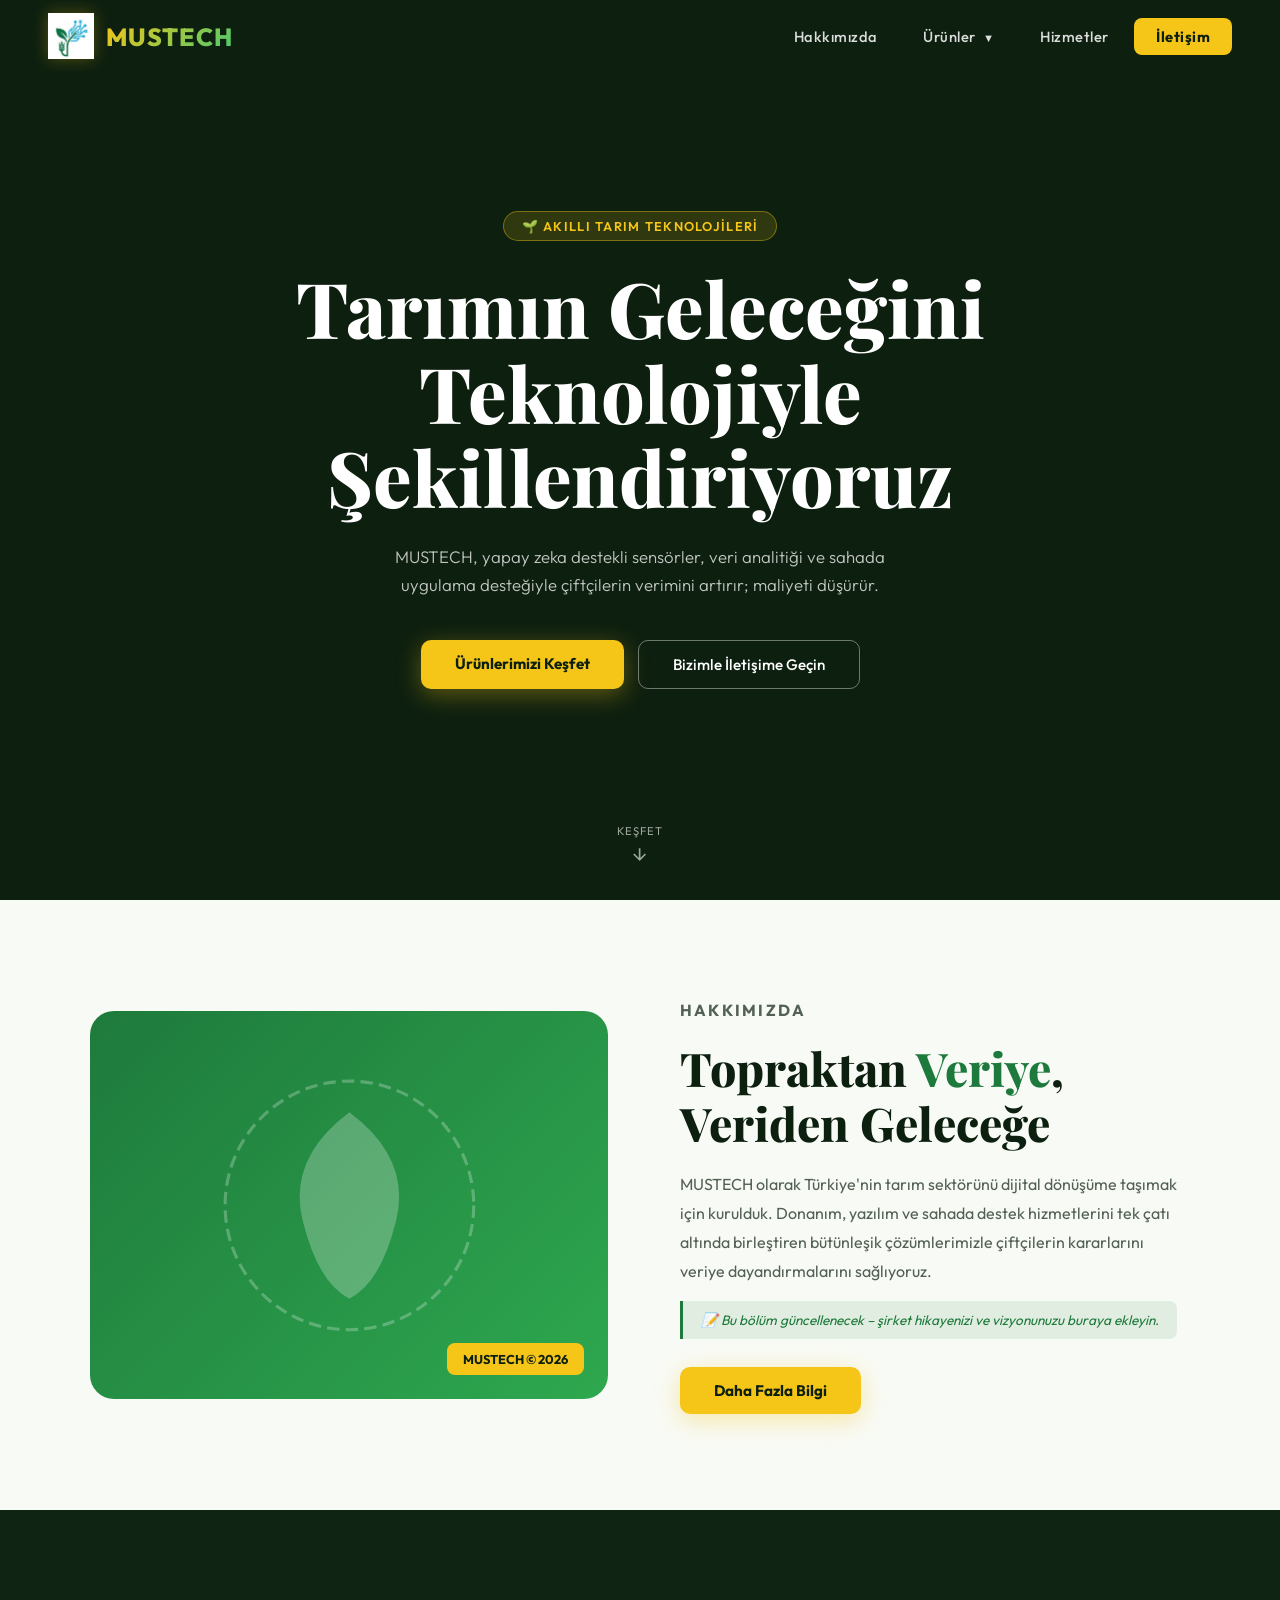
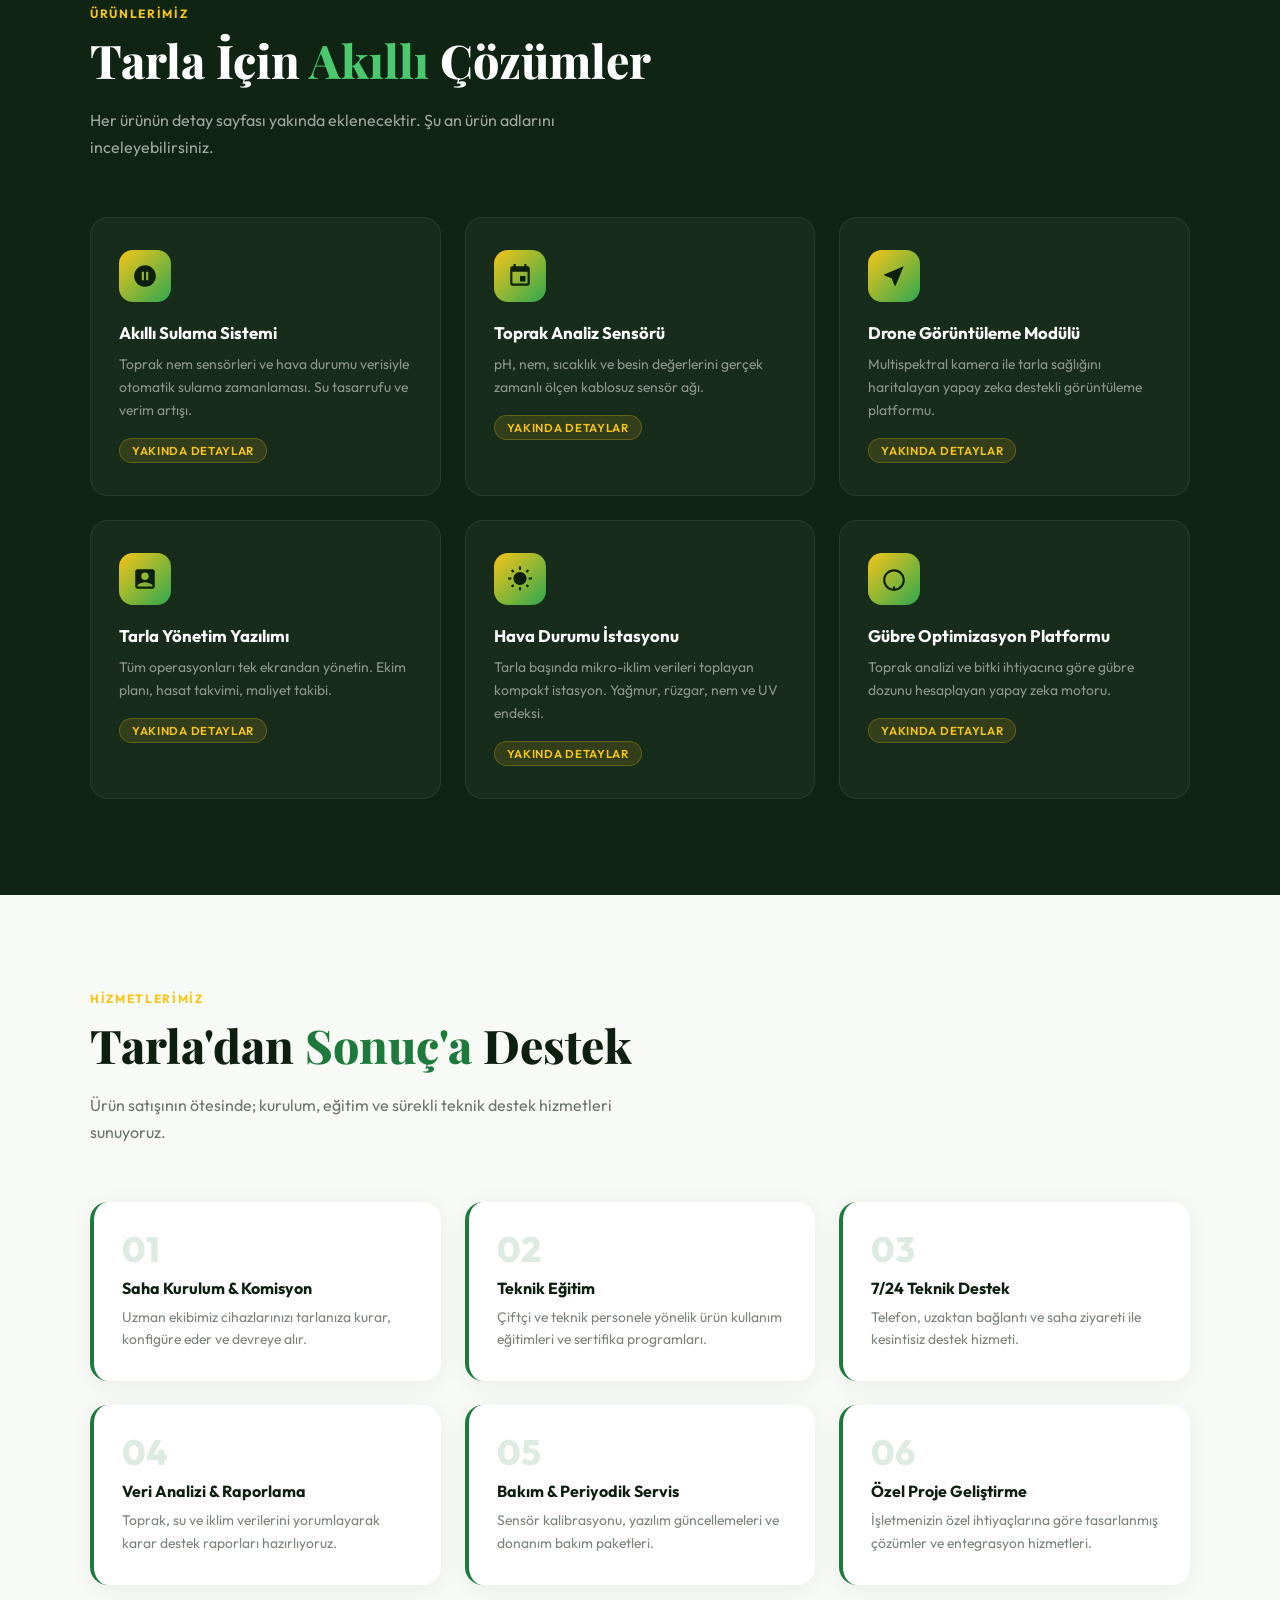
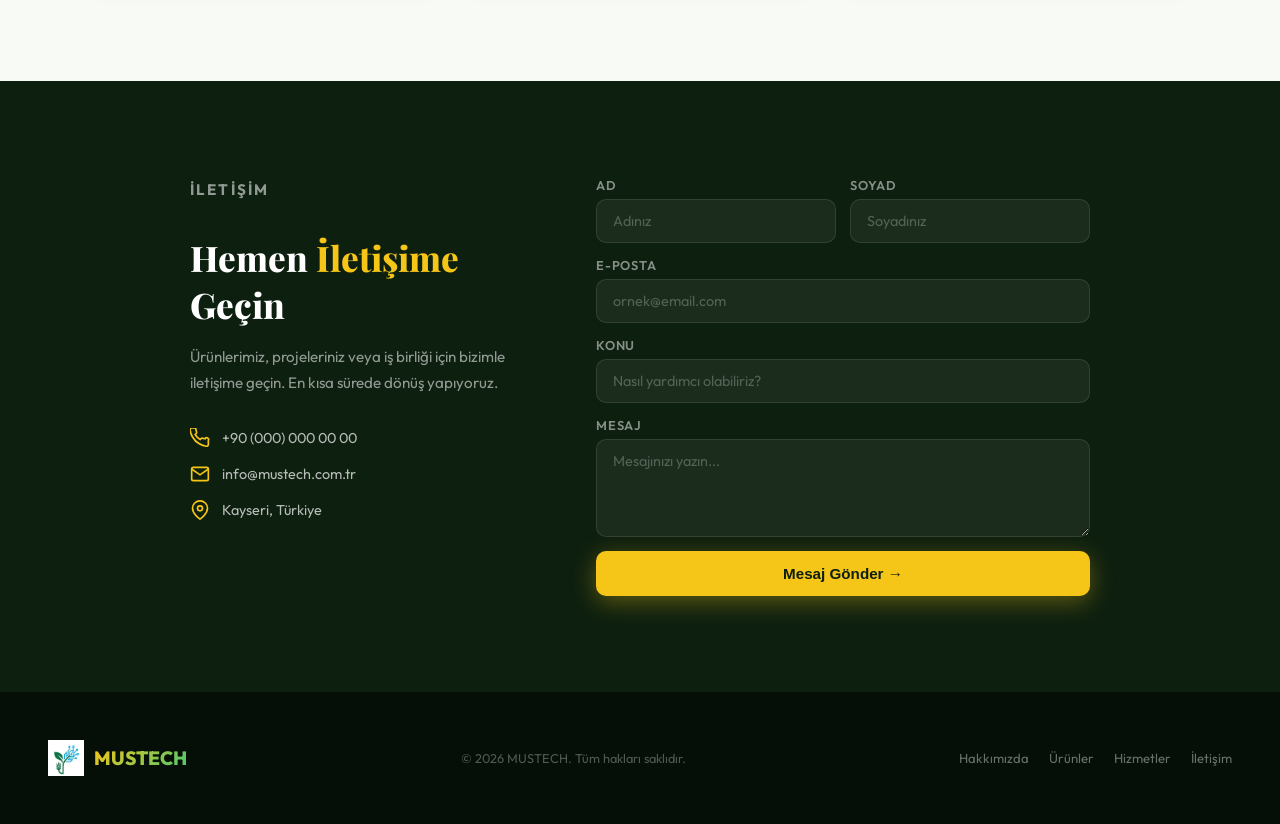
==== index.html @ 52d7e485 "Rename index (5).html to index.html" ====
<!DOCTYPE html>
<html lang="tr">
<head>
  <meta charset="UTF-8" />
  <meta name="viewport" content="width=device-width, initial-scale=1.0" />
  <title>MUSTECH – Akıllı Tarım Teknolojileri</title>
  <link href="https://fonts.googleapis.com/css2?family=Outfit:wght@300;400;500;600;700;800&family=Playfair+Display:wght@700;800&display=swap" rel="stylesheet" />
  <style>
    /* ===== CSS VARIABLES ===== */
    :root {
      --yellow:  #F5C518;
      --yellow-light: #FFE066;
      --green:   #1E7A3C;
      --green-mid: #2EA84F;
      --green-light: #4CC96E;
      --white:   #FFFFFF;
      --off-white: #F8FAF5;
      --dark:    #0D1F0F;
      --gray:    #6B7B6D;
      --nav-h:   72px;
    }

    /* ===== RESET ===== */
    *, *::before, *::after { box-sizing: border-box; margin: 0; padding: 0; }
    html { scroll-behavior: smooth; }
    body {
      font-family: 'Outfit', sans-serif;
      background: var(--dark);
      color: var(--white);
      overflow-x: hidden;
    }

    /* ===== NAVBAR ===== */
    #navbar {
      position: fixed;
      top: 0; left: 0; right: 0;
      height: var(--nav-h);
      z-index: 1000;
      display: flex;
      align-items: center;
      justify-content: space-between;
      padding: 0 48px;
      background: rgba(13, 31, 15, 0.0);
      backdrop-filter: blur(0px);
      transition: background 0.4s, backdrop-filter 0.4s, box-shadow 0.4s;
    }
    #navbar.scrolled {
      background: rgba(13, 31, 15, 0.92);
      backdrop-filter: blur(18px);
      box-shadow: 0 2px 32px rgba(0,0,0,0.3);
    }

    .brand {
      display: flex;
      align-items: center;
      gap: 12px;
      text-decoration: none;
    }
    .brand img {
      height: 46px;
      width: auto;
      filter: drop-shadow(0 0 8px rgba(245,197,24,0.3));
    }
    .brand-name {
      font-family: 'Outfit', sans-serif;
      font-weight: 800;
      font-size: 1.55rem;
      letter-spacing: 0.04em;
      background: linear-gradient(135deg, var(--yellow) 0%, var(--green-light) 100%);
      -webkit-background-clip: text;
      -webkit-text-fill-color: transparent;
      background-clip: text;
    }

    /* ===== NAV LINKS ===== */
    .nav-links {
      display: flex;
      align-items: center;
      gap: 6px;
      list-style: none;
      position: relative;
    }
    .nav-links li {
      position: relative;
    }
    .nav-links li a, .nav-links li button {
      display: block;
      padding: 8px 20px;
      font-family: 'Outfit', sans-serif;
      font-size: 0.92rem;
      font-weight: 500;
      letter-spacing: 0.03em;
      color: rgba(255,255,255,0.85);
      text-decoration: none;
      background: none;
      border: none;
      border-radius: 8px;
      transition: color 0.25s, background 0.25s;
      white-space: nowrap;
    }
    .nav-links li a:hover, .nav-links li button:hover,
    .nav-links li a.active, .nav-links li button.active {
      color: var(--dark);
      background: var(--white);
    }

    /* Ürünler dropdown */
    .dropdown { position: relative; }
    .dropdown-menu {
      position: absolute;
      top: calc(100% + 10px);
      left: 50%;
      transform: translateX(-50%) translateY(10px);
      min-width: 240px;
      background: rgba(13,31,15,0.97);
      border: 1px solid rgba(245,197,24,0.2);
      border-radius: 14px;
      padding: 10px 0;
      opacity: 0;
      pointer-events: none;
      transition: opacity 0.25s, transform 0.25s;
      backdrop-filter: blur(20px);
      box-shadow: 0 16px 48px rgba(0,0,0,0.5);
    }
    .dropdown:hover .dropdown-menu,
    .dropdown-menu:hover {
      opacity: 1;
      pointer-events: auto;
      transform: translateX(-50%) translateY(0);
    }
    .dropdown-menu a {
      display: block;
      padding: 11px 22px;
      font-size: 0.88rem;
      color: rgba(255,255,255,0.8) !important;
      border-radius: 0 !important;
      background: none !important;
      transition: color 0.2s, padding-left 0.2s !important;
      border-left: 2px solid transparent;
    }
    .dropdown-menu a:hover {
      color: var(--yellow) !important;
      padding-left: 28px !important;
      border-left-color: var(--yellow) !important;
      background: rgba(245,197,24,0.06) !important;
    }
    .dropdown-arrow {
      display: inline-block;
      margin-left: 4px;
      font-size: 0.7rem;
      transition: transform 0.25s;
    }
    .dropdown:hover .dropdown-arrow { transform: rotate(180deg); }

    .nav-cta {
      padding: 9px 22px !important;
      background: var(--yellow) !important;
      color: var(--dark) !important;
      font-weight: 700 !important;
      border-radius: 8px !important;
      transition: background 0.2s, transform 0.2s !important;
    }
    .nav-cta:hover {
      background: var(--yellow-light) !important;
      color: var(--dark) !important;
      transform: translateY(-1px);
    }

    /* ===== HERO ===== */
    #hero {
      position: relative;
      width: 100%;
      height: 100vh;
      min-height: 600px;
      overflow: hidden;
      display: flex;
      align-items: center;
      justify-content: center;
    }

    /* Video background */
    .hero-video-wrap {
      position: absolute;
      inset: 0;
      z-index: 0;
    }
    .hero-video-wrap video {
      width: 100%;
      height: 100%;
      object-fit: cover;
    }
    /* Fallback animated gradient when video isn't available */
    .hero-video-fallback {
      position: absolute;
      inset: 0;
      background: linear-gradient(135deg, #0D1F0F 0%, #1E4020 40%, #0A2810 100%);
      animation: bgPulse 8s ease-in-out infinite alternate;
    }
    @keyframes bgPulse {
      0%   { background: linear-gradient(135deg, #0D1F0F 0%, #1E4020 40%, #0A2810 100%); }
      50%  { background: linear-gradient(135deg, #0A2810 0%, #163318 40%, #1E4020 100%); }
      100% { background: linear-gradient(200deg, #122015 0%, #0D2E15 40%, #1A3E1E 100%); }
    }

    /* Animated particles / data-nodes */
    .hero-particles {
      position: absolute;
      inset: 0;
      z-index: 1;
      overflow: hidden;
    }
    .hero-particles span {
      position: absolute;
      border-radius: 50%;
      opacity: 0;
      animation: particleFly linear infinite;
    }
    @keyframes particleFly {
      0%   { opacity: 0; transform: translateY(0) scale(0.5); }
      10%  { opacity: 0.6; }
      90%  { opacity: 0.3; }
      100% { opacity: 0; transform: translateY(-100vh) scale(1); }
    }

    .hero-overlay {
      position: absolute;
      inset: 0;
      background: linear-gradient(to bottom,
        rgba(13,31,15,0.55) 0%,
        rgba(13,31,15,0.25) 40%,
        rgba(13,31,15,0.75) 100%);
      z-index: 2;
    }

    .hero-content {
      position: relative;
      z-index: 3;
      text-align: center;
      max-width: 820px;
      padding: 0 24px;
      animation: heroFadeIn 1.2s ease forwards;
    }
    @keyframes heroFadeIn {
      from { opacity: 0; transform: translateY(30px); }
      to   { opacity: 1; transform: translateY(0); }
    }

    .hero-badge {
      display: inline-block;
      padding: 6px 18px;
      background: rgba(245,197,24,0.15);
      border: 1px solid rgba(245,197,24,0.4);
      border-radius: 100px;
      font-size: 0.8rem;
      font-weight: 600;
      letter-spacing: 0.1em;
      color: var(--yellow);
      text-transform: uppercase;
      margin-bottom: 24px;
    }

    .hero-title {
      font-family: 'Playfair Display', serif;
      font-size: clamp(2.4rem, 6vw, 5rem);
      font-weight: 800;
      line-height: 1.1;
      margin-bottom: 24px;
      color: var(--white);
    }
    .hero-title em {
      font-style: normal;
      background: linear-gradient(90deg, var(--yellow), var(--green-light));
      -webkit-background-clip: text;
      -webkit-text-fill-color: transparent;
      background-clip: text;
    }

    .hero-sub {
      font-size: 1.05rem;
      font-weight: 300;
      color: rgba(255,255,255,0.75);
      max-width: 560px;
      margin: 0 auto 40px;
      line-height: 1.7;
    }

    .hero-btns {
      display: flex;
      gap: 14px;
      justify-content: center;
      flex-wrap: wrap;
    }
    .btn-primary {
      padding: 14px 34px;
      background: var(--yellow);
      color: var(--dark);
      font-weight: 700;
      font-size: 0.95rem;
      border-radius: 10px;
      border: none;
      text-decoration: none;
      transition: background 0.2s, transform 0.2s, box-shadow 0.2s;
      box-shadow: 0 6px 24px rgba(245,197,24,0.35);
    }
    .btn-primary:hover {
      background: var(--yellow-light);
      transform: translateY(-2px);
      box-shadow: 0 10px 32px rgba(245,197,24,0.5);
    }
    .btn-outline {
      padding: 14px 34px;
      background: transparent;
      color: var(--white);
      font-weight: 500;
      font-size: 0.95rem;
      border-radius: 10px;
      border: 1.5px solid rgba(255,255,255,0.4);
      text-decoration: none;
      transition: border-color 0.2s, background 0.2s, transform 0.2s;
    }
    .btn-outline:hover {
      border-color: var(--white);
      background: rgba(255,255,255,0.08);
      transform: translateY(-2px);
    }

    /* scroll indicator */
    .scroll-hint {
      position: absolute;
      bottom: 36px;
      left: 50%;
      transform: translateX(-50%);
      z-index: 3;
      display: flex;
      flex-direction: column;
      align-items: center;
      gap: 6px;
      opacity: 0.6;
      animation: bounce 2s infinite;
    }
    .scroll-hint span { font-size: 0.7rem; letter-spacing: 0.1em; text-transform: uppercase; }
    .scroll-hint svg { width: 20px; height: 20px; }
    @keyframes bounce {
      0%,100% { transform: translateX(-50%) translateY(0); }
      50%      { transform: translateX(-50%) translateY(8px); }
    }

    /* ===== STATS STRIP ===== */
    .stats-strip {
      background: var(--yellow);
      padding: 28px 48px;
      display: flex;
      justify-content: center;
      gap: clamp(32px, 6vw, 96px);
      flex-wrap: wrap;
    }
    .stat { text-align: center; }
    .stat-num {
      font-size: 2.1rem;
      font-weight: 800;
      color: var(--dark);
      display: block;
    }
    .stat-lbl {
      font-size: 0.8rem;
      font-weight: 600;
      color: rgba(13,31,15,0.65);
      letter-spacing: 0.05em;
      text-transform: uppercase;
    }

    /* ===== SECTION SHARED ===== */
    section { padding: 96px 48px; }
    .section-label {
      font-size: 0.75rem;
      font-weight: 700;
      letter-spacing: 0.14em;
      text-transform: uppercase;
      color: var(--yellow);
      margin-bottom: 12px;
    }
    .section-title {
      font-family: 'Playfair Display', serif;
      font-size: clamp(1.8rem, 4vw, 2.9rem);
      font-weight: 800;
      line-height: 1.2;
      margin-bottom: 18px;
    }
    .section-title em {
      font-style: normal;
      color: var(--green-light);
    }
    .section-sub {
      font-size: 1rem;
      color: rgba(255,255,255,0.6);
      max-width: 540px;
      line-height: 1.7;
    }

    /* ===== ABOUT SECTION ===== */
    #about {
      background: var(--off-white);
      color: var(--dark);
    }
    #about .section-title em { color: var(--green); }
    #about .section-sub { color: rgba(13,31,15,0.6); }
    .about-inner {
      max-width: 1100px;
      margin: 0 auto;
      display: grid;
      grid-template-columns: 1fr 1fr;
      gap: 64px;
      align-items: center;
    }
    .about-visual {
      background: linear-gradient(135deg, var(--green) 0%, var(--green-mid) 100%);
      border-radius: 24px;
      aspect-ratio: 4/3;
      display: flex;
      align-items: center;
      justify-content: center;
      overflow: hidden;
      position: relative;
    }
    .about-visual svg { width: 60%; opacity: 0.25; }
    .about-tag {
      position: absolute;
      bottom: 24px; right: 24px;
      background: var(--yellow);
      color: var(--dark);
      font-weight: 700;
      font-size: 0.8rem;
      padding: 8px 16px;
      border-radius: 8px;
    }
    .about-text { padding-left: 8px; }
    .about-text p {
      font-size: 1rem;
      line-height: 1.8;
      color: rgba(13,31,15,0.7);
      margin-bottom: 16px;
    }
    /* placeholder – kullanıcı kendi metnini ekleyecek */
    .placeholder-note {
      display: inline-block;
      padding: 10px 18px;
      background: rgba(30,122,60,0.1);
      border-left: 3px solid var(--green);
      border-radius: 0 8px 8px 0;
      font-size: 0.85rem;
      color: var(--green);
      font-style: italic;
    }

    /* ===== PRODUCTS SECTION ===== */
    #products {
      background: #0f2412;
    }
    .products-inner {
      max-width: 1100px;
      margin: 0 auto;
    }
    .products-header {
      margin-bottom: 56px;
    }
    .product-cards {
      display: grid;
      grid-template-columns: repeat(auto-fill, minmax(260px, 1fr));
      gap: 24px;
    }
    .product-card {
      background: rgba(255,255,255,0.04);
      border: 1px solid rgba(255,255,255,0.08);
      border-radius: 18px;
      padding: 32px 28px;
      transition: transform 0.3s, border-color 0.3s, box-shadow 0.3s;
      position: relative;
      overflow: hidden;
    }
    .product-card::before {
      content: '';
      position: absolute;
      inset: 0;
      background: linear-gradient(135deg, rgba(245,197,24,0.06) 0%, transparent 60%);
      opacity: 0;
      transition: opacity 0.3s;
    }
    .product-card:hover {
      transform: translateY(-6px);
      border-color: rgba(245,197,24,0.35);
      box-shadow: 0 20px 48px rgba(0,0,0,0.4);
    }
    .product-card:hover::before { opacity: 1; }
    .card-icon {
      width: 52px; height: 52px;
      background: linear-gradient(135deg, var(--yellow) 0%, var(--green-mid) 100%);
      border-radius: 14px;
      display: flex;
      align-items: center;
      justify-content: center;
      margin-bottom: 20px;
    }
    .card-icon svg { width: 26px; height: 26px; color: var(--dark); fill: currentColor; }
    .card-title {
      font-size: 1.05rem;
      font-weight: 700;
      margin-bottom: 10px;
      color: var(--white);
    }
    .card-desc {
      font-size: 0.87rem;
      color: rgba(255,255,255,0.5);
      line-height: 1.65;
    }
    .card-badge {
      display: inline-block;
      margin-top: 16px;
      padding: 4px 12px;
      background: rgba(245,197,24,0.12);
      border: 1px solid rgba(245,197,24,0.25);
      color: var(--yellow);
      font-size: 0.72rem;
      font-weight: 600;
      border-radius: 100px;
      letter-spacing: 0.06em;
    }

    /* ===== SERVICES SECTION ===== */
    #services {
      background: var(--off-white);
      color: var(--dark);
    }
    #services .section-title em { color: var(--green); }
    #services .section-sub { color: rgba(13,31,15,0.6); }
    .services-inner {
      max-width: 1100px;
      margin: 0 auto;
    }
    .services-header { margin-bottom: 56px; }
    .service-list {
      display: grid;
      grid-template-columns: repeat(auto-fill, minmax(300px, 1fr));
      gap: 24px;
    }
    .service-item {
      padding: 30px 28px;
      background: var(--white);
      border-radius: 18px;
      box-shadow: 0 4px 24px rgba(0,0,0,0.06);
      border-left: 4px solid var(--green);
      transition: transform 0.3s, box-shadow 0.3s, border-color 0.3s;
    }
    .service-item:hover {
      transform: translateY(-4px);
      box-shadow: 0 14px 40px rgba(0,0,0,0.12);
      border-color: var(--yellow);
    }
    .service-num {
      font-size: 2.2rem;
      font-weight: 800;
      color: rgba(30,122,60,0.15);
      line-height: 1;
      margin-bottom: 10px;
    }
    .service-title {
      font-size: 1rem;
      font-weight: 700;
      color: var(--dark);
      margin-bottom: 8px;
    }
    .service-desc {
      font-size: 0.87rem;
      color: rgba(13,31,15,0.55);
      line-height: 1.65;
    }

    /* ===== CONTACT SECTION ===== */
    #contact {
      background: var(--dark);
    }
    .contact-inner {
      max-width: 900px;
      margin: 0 auto;
      display: grid;
      grid-template-columns: 1fr 1fr;
      gap: 64px;
      align-items: start;
    }
    .contact-info h2 {
      font-family: 'Playfair Display', serif;
      font-size: 2.2rem;
      font-weight: 800;
      margin-bottom: 16px;
    }
    .contact-info p {
      font-size: 0.95rem;
      color: rgba(255,255,255,0.55);
      line-height: 1.7;
      margin-bottom: 32px;
    }
    .contact-detail {
      display: flex;
      align-items: center;
      gap: 12px;
      margin-bottom: 16px;
      font-size: 0.9rem;
      color: rgba(255,255,255,0.7);
    }
    .contact-detail svg { flex-shrink: 0; color: var(--yellow); }
    .contact-form { display: flex; flex-direction: column; gap: 14px; }
    .form-row { display: grid; grid-template-columns: 1fr 1fr; gap: 14px; }
    .form-group { display: flex; flex-direction: column; gap: 6px; }
    .form-group label { font-size: 0.8rem; font-weight: 600; color: rgba(255,255,255,0.5); letter-spacing: 0.06em; text-transform: uppercase; }
    .form-group input,
    .form-group textarea {
      padding: 12px 16px;
      background: rgba(255,255,255,0.06);
      border: 1px solid rgba(255,255,255,0.1);
      border-radius: 10px;
      color: var(--white);
      font-family: 'Outfit', sans-serif;
      font-size: 0.9rem;
      transition: border-color 0.2s, background 0.2s;
      resize: vertical;
    }
    .form-group input:focus,
    .form-group textarea:focus {
      outline: none;
      border-color: var(--yellow);
      background: rgba(245,197,24,0.05);
    }
    .form-group input::placeholder,
    .form-group textarea::placeholder { color: rgba(255,255,255,0.25); }

    /* ===== FOOTER ===== */
    footer {
      background: #060f07;
      padding: 48px;
      display: flex;
      align-items: center;
      justify-content: space-between;
      flex-wrap: wrap;
      gap: 24px;
    }
    .footer-brand { display: flex; align-items: center; gap: 10px; }
    .footer-brand img { height: 36px; }
    .footer-brand span {
      font-weight: 800;
      font-size: 1.2rem;
      background: linear-gradient(135deg, var(--yellow), var(--green-light));
      -webkit-background-clip: text;
      -webkit-text-fill-color: transparent;
      background-clip: text;
    }
    .footer-copy { font-size: 0.8rem; color: rgba(255,255,255,0.3); }
    .footer-links { display: flex; gap: 20px; }
    .footer-links a { font-size: 0.82rem; color: rgba(255,255,255,0.4); text-decoration: none; transition: color 0.2s; }
    .footer-links a:hover { color: var(--yellow); }

    /* ===== RESPONSIVE ===== */
    @media(max-width:900px) {
      #navbar { padding: 0 24px; }
      .about-inner, .contact-inner { grid-template-columns: 1fr; }
      .form-row { grid-template-columns: 1fr; }
      section { padding: 72px 24px; }
      .stats-strip { padding: 24px; }
    }
    @media(max-width:640px) {
      .nav-links { gap: 2px; }
      .nav-links li a, .nav-links li button { padding: 7px 10px; font-size: 0.82rem; }
      .brand-name { font-size: 1.2rem; }
    }
  </style>
</head>
<body>

<!-- ===== NAVBAR ===== -->
<nav id="navbar">
  <a href="#" class="brand">
    <!-- LOGO: base64 gömülü -->
    <img id="logo-img" alt="MusTech Logo" />
    <span class="brand-name">MUSTECH</span>
  </a>

  <ul class="nav-links">
    <li><a href="#about">Hakkımızda</a></li>
    <li class="dropdown">
      <button>Ürünler <span class="dropdown-arrow">▼</span></button>
      <div class="dropdown-menu">
        <!-- Ürün isimleri buraya eklendi – detaylar sonradan güncellenecek -->
        <a href="#products">Akıllı Sulama Sistemi</a>
        <a href="#products">Toprak Analiz Sensörü</a>
        <a href="#products">Drone Görüntüleme Modülü</a>
        <a href="#products">Tarla Yönetim Yazılımı</a>
        <a href="#products">Hava Durumu İstasyonu</a>
        <a href="#products">Gübre Optimizasyon Platformu</a>
      </div>
    </li>
    <li><a href="#services">Hizmetler</a></li>
    <li><a href="#contact" class="nav-cta">İletişim</a></li>
  </ul>
</nav>

<!-- ===== HERO ===== -->
<section id="hero">
  <div class="hero-video-wrap">
    <!-- Tarım video arka planı - Pexels'den ücretsiz video -->
    <video autoplay muted loop playsinline>
      <source src="https://videos.pexels.com/video-files/4894264/4894264-uhd_2560_1440_25fps.mp4" type="video/mp4" />
      <!-- Fallback gradient if video fails to load -->
      <div class="hero-video-fallback"></div>
    </video>
  </div>

  <!-- Animated particles -->
  <div class="hero-particles" id="particles"></div>

  <div class="hero-overlay"></div>

  <div class="hero-content">
    <span class="hero-badge">🌱 Akıllı Tarım Teknolojileri</span>
    <h1 class="hero-title">
      Tarımın Geleceğini<br>
      Teknolojiyle Şekillendiriyoruz
    </h1>
    <p class="hero-sub">
      MUSTECH, yapay zeka destekli sensörler, veri analitiği ve sahada uygulama desteğiyle
      çiftçilerin verimini artırır; maliyeti düşürür.
    </p>
    <div class="hero-btns">
      <a href="#products" class="btn-primary">Ürünlerimizi Keşfet</a>
      <a href="#contact" class="btn-outline">Bizimle İletişime Geçin</a>
    </div>
  </div>

  <div class="scroll-hint">
    <span>Keşfet</span>
    <svg viewBox="0 0 24 24" fill="none" stroke="currentColor" stroke-width="2">
      <path d="M12 5v14M5 12l7 7 7-7"/>
    </svg>
  </div>
</section>

<!-- ===== HAKKIMIZDA ===== -->
<section id="about">
  <div class="about-inner">
    <div class="about-visual">
      <!-- Dekoratif SVG -->
      <svg viewBox="0 0 200 200" fill="none" xmlns="http://www.w3.org/2000/svg">
        <circle cx="100" cy="100" r="80" stroke="white" stroke-width="2" stroke-dasharray="8 4"/>
        <path d="M100 40 Q140 70 130 110 Q120 150 100 160 Q80 150 70 110 Q60 70 100 40Z" fill="white"/>
      </svg>
      <span class="about-tag">MUSTECH © 2026</span>
    </div>
    <div class="about-text">
      <p class="section-label">Hakkımızda</p>
      <h2 class="section-title">Topraktan <em>Veriye</em>,<br>Veriden Geleceğe</h2>
      <!--
        ============================================================
        HAKKIMIZDA METNİ – SONRADAN GÜNCELLENECEKTİR
        Aşağıdaki placeholder metni kendi şirket tanıtımınızla değiştirin.
        ============================================================
      -->
      <p>
        MUSTECH olarak Türkiye'nin tarım sektörünü dijital dönüşüme taşımak için kurulduk.
        Donanım, yazılım ve sahada destek hizmetlerini tek çatı altında birleştiren bütünleşik
        çözümlerimizle çiftçilerin kararlarını veriye dayandırmalarını sağlıyoruz.
      </p>
      <span class="placeholder-note">
        📝 Bu bölüm güncellenecek – şirket hikayenizi ve vizyonunuzu buraya ekleyin.
      </span>
      <br><br>
      <a href="#contact" class="btn-primary" style="display:inline-block;margin-top:8px;">Daha Fazla Bilgi</a>
    </div>
  </div>
</section>

<!-- ===== ÜRÜNLER ===== -->
<section id="products">
  <div class="products-inner">
    <div class="products-header">
      <p class="section-label">Ürünlerimiz</p>
      <h2 class="section-title">Tarla İçin <em>Akıllı</em> Çözümler</h2>
      <p class="section-sub">Her ürünün detay sayfası yakında eklenecektir. Şu an ürün adlarını inceleyebilirsiniz.</p>
    </div>

    <div class="product-cards">
      <!-- ÜRÜN 1 -->
      <div class="product-card">
        <div class="card-icon">
          <svg viewBox="0 0 24 24"><path d="M12 2C6.48 2 2 6.48 2 12s4.48 10 10 10 10-4.48 10-10S17.52 2 12 2zm-1 14H9V8h2v8zm4 0h-2V8h2v8z"/></svg>
        </div>
        <p class="card-title">Akıllı Sulama Sistemi</p>
        <p class="card-desc">Toprak nem sensörleri ve hava durumu verisiyle otomatik sulama zamanlaması. Su tasarrufu ve verim artışı.</p>
        <span class="card-badge">YAKINDA DETAYLAR</span>
      </div>

      <!-- ÜRÜN 2 -->
      <div class="product-card">
        <div class="card-icon">
          <svg viewBox="0 0 24 24"><path d="M17 12h-5v5h5v-5zM16 1v2H8V1H6v2H5c-1.11 0-1.99.9-1.99 2L3 19c0 1.1.89 2 2 2h14c1.1 0 2-.9 2-2V5c0-1.1-.9-2-2-2h-1V1h-2zm3 18H5V8h14v11z"/></svg>
        </div>
        <p class="card-title">Toprak Analiz Sensörü</p>
        <p class="card-desc">pH, nem, sıcaklık ve besin değerlerini gerçek zamanlı ölçen kablosuz sensör ağı.</p>
        <span class="card-badge">YAKINDA DETAYLAR</span>
      </div>

      <!-- ÜRÜN 3 -->
      <div class="product-card">
        <div class="card-icon">
          <svg viewBox="0 0 24 24"><path d="M21 3L3 10.53v.98l6.84 2.65L12.48 21h.98L21 3z"/></svg>
        </div>
        <p class="card-title">Drone Görüntüleme Modülü</p>
        <p class="card-desc">Multispektral kamera ile tarla sağlığını haritalayan yapay zeka destekli görüntüleme platformu.</p>
        <span class="card-badge">YAKINDA DETAYLAR</span>
      </div>

      <!-- ÜRÜN 4 -->
      <div class="product-card">
        <div class="card-icon">
          <svg viewBox="0 0 24 24"><path d="M19 3H5c-1.1 0-2 .9-2 2v14c0 1.1.9 2 2 2h14c1.1 0 2-.9 2-2V5c0-1.1-.9-2-2-2zm-7 3c1.93 0 3.5 1.57 3.5 3.5S13.93 13 12 13s-3.5-1.57-3.5-3.5S10.07 6 12 6zm7 13H5v-.23c0-.62.28-1.2.76-1.58C7.47 15.82 9.64 15 12 15s4.53.82 6.24 2.19c.48.38.76.97.76 1.58V19z"/></svg>
        </div>
        <p class="card-title">Tarla Yönetim Yazılımı</p>
        <p class="card-desc">Tüm operasyonları tek ekrandan yönetin. Ekim planı, hasat takvimi, maliyet takibi.</p>
        <span class="card-badge">YAKINDA DETAYLAR</span>
      </div>

      <!-- ÜRÜN 5 -->
      <div class="product-card">
        <div class="card-icon">
          <svg viewBox="0 0 24 24"><path d="M6.76 4.84l-1.8-1.79-1.41 1.41 1.79 1.79 1.42-1.41zM4 10.5H1v2h3v-2zm9-9.95h-2V3.5h2V.55zm7.45 3.91l-1.41-1.41-1.79 1.79 1.41 1.41 1.79-1.79zm-3.21 13.7l1.79 1.8 1.41-1.41-1.8-1.79-1.4 1.4zM20 10.5v2h3v-2h-3zm-8-5c-3.31 0-6 2.69-6 6s2.69 6 6 6 6-2.69 6-6-2.69-6-6-6zm-1 16.95h2V19.5h-2v2.95zm-7.45-3.91l1.41 1.41 1.79-1.8-1.41-1.41-1.79 1.8z"/></svg>
        </div>
        <p class="card-title">Hava Durumu İstasyonu</p>
        <p class="card-desc">Tarla başında mikro-iklim verileri toplayan kompakt istasyon. Yağmur, rüzgar, nem ve UV endeksi.</p>
        <span class="card-badge">YAKINDA DETAYLAR</span>
      </div>

      <!-- ÜRÜN 6 -->
      <div class="product-card">
        <div class="card-icon">
          <svg viewBox="0 0 24 24"><path d="M12 3C6.48 3 2 7.48 2 13c0 5.52 4.48 10 10 10s10-4.48 10-10c0-5.52-4.48-10-10-10zm1 17.93V19h-2v1.93C7.06 20.48 4 17.17 4 13c0-4.41 3.59-8 8-8s8 3.59 8 8c0 4.17-3.06 7.48-7 7.93z"/></svg>
        </div>
        <p class="card-title">Gübre Optimizasyon Platformu</p>
        <p class="card-desc">Toprak analizi ve bitki ihtiyacına göre gübre dozunu hesaplayan yapay zeka motoru.</p>
        <span class="card-badge">YAKINDA DETAYLAR</span>
      </div>
    </div>
  </div>
</section>

<!-- ===== HİZMETLER ===== -->
<section id="services">
  <div class="services-inner">
    <div class="services-header">
      <p class="section-label">Hizmetlerimiz</p>
      <h2 class="section-title">Tarla'dan <em>Sonuç'a</em> Destek</h2>
      <p class="section-sub">Ürün satışının ötesinde; kurulum, eğitim ve sürekli teknik destek hizmetleri sunuyoruz.</p>
    </div>
    <div class="service-list">
      <div class="service-item">
        <div class="service-num">01</div>
        <p class="service-title">Saha Kurulum & Komisyon</p>
        <p class="service-desc">Uzman ekibimiz cihazlarınızı tarlanıza kurar, konfigüre eder ve devreye alır.</p>
      </div>
      <div class="service-item">
        <div class="service-num">02</div>
        <p class="service-title">Teknik Eğitim</p>
        <p class="service-desc">Çiftçi ve teknik personele yönelik ürün kullanım eğitimleri ve sertifika programları.</p>
      </div>
      <div class="service-item">
        <div class="service-num">03</div>
        <p class="service-title">7/24 Teknik Destek</p>
        <p class="service-desc">Telefon, uzaktan bağlantı ve saha ziyareti ile kesintisiz destek hizmeti.</p>
      </div>
      <div class="service-item">
        <div class="service-num">04</div>
        <p class="service-title">Veri Analizi & Raporlama</p>
        <p class="service-desc">Toprak, su ve iklim verilerini yorumlayarak karar destek raporları hazırlıyoruz.</p>
      </div>
      <div class="service-item">
        <div class="service-num">05</div>
        <p class="service-title">Bakım & Periyodik Servis</p>
        <p class="service-desc">Sensör kalibrasyonu, yazılım güncellemeleri ve donanım bakım paketleri.</p>
      </div>
      <div class="service-item">
        <div class="service-num">06</div>
        <p class="service-title">Özel Proje Geliştirme</p>
        <p class="service-desc">İşletmenizin özel ihtiyaçlarına göre tasarlanmış çözümler ve entegrasyon hizmetleri.</p>
      </div>
    </div>
  </div>
</section>

<!-- ===== İLETİŞİM ===== -->
<section id="contact">
  <div class="contact-inner">
    <div class="contact-info">
      <p class="section-label">İletişim</p>
      <h2>Hemen <span style="color:var(--yellow)">İletişime</span><br>Geçin</h2>
      <p>Ürünlerimiz, projeleriniz veya iş birliği için bizimle iletişime geçin. En kısa sürede dönüş yapıyoruz.</p>
      <div class="contact-detail">
        <svg width="20" height="20" viewBox="0 0 24 24" fill="none" stroke="currentColor" stroke-width="2"><path d="M22 16.92v3a2 2 0 01-2.18 2 19.79 19.79 0 01-8.63-3.07A19.5 19.5 0 013.07 10.8 19.79 19.79 0 01.1 2.18 2 2 0 012.1 0h3a2 2 0 012 1.72 12.84 12.84 0 00.7 2.81 2 2 0 01-.45 2.11L6.2 7.78a16 16 0 006.02 6.02l1.14-1.15a2 2 0 012.11-.45 12.84 12.84 0 002.81.7A2 2 0 0122 14.92z"/></svg>
        <!-- Telefon numaranızı güncelleyin -->
        <span>+90 (000) 000 00 00</span>
      </div>
      <div class="contact-detail">
        <svg width="20" height="20" viewBox="0 0 24 24" fill="none" stroke="currentColor" stroke-width="2"><path d="M4 4h16c1.1 0 2 .9 2 2v12c0 1.1-.9 2-2 2H4c-1.1 0-2-.9-2-2V6c0-1.1.9-2 2-2z"/><polyline points="22,6 12,13 2,6"/></svg>
        <!-- E-posta adresinizi güncelleyin -->
        <span>info@mustech.com.tr</span>
      </div>
      <div class="contact-detail">
        <svg width="20" height="20" viewBox="0 0 24 24" fill="none" stroke="currentColor" stroke-width="2"><path d="M21 10c0 7-9 13-9 13s-9-6-9-13a9 9 0 0118 0z"/><circle cx="12" cy="10" r="3"/></svg>
        <!-- Adresinizi güncelleyin -->
        <span>Kayseri, Türkiye</span>
      </div>
    </div>

    <form class="contact-form" onsubmit="handleSubmit(event)">
      <div class="form-row">
        <div class="form-group">
          <label>Ad</label>
          <input type="text" placeholder="Adınız" />
        </div>
        <div class="form-group">
          <label>Soyad</label>
          <input type="text" placeholder="Soyadınız" />
        </div>
      </div>
      <div class="form-group">
        <label>E-posta</label>
        <input type="email" placeholder="ornek@email.com" />
      </div>
      <div class="form-group">
        <label>Konu</label>
        <input type="text" placeholder="Nasıl yardımcı olabiliriz?" />
      </div>
      <div class="form-group">
        <label>Mesaj</label>
        <textarea rows="4" placeholder="Mesajınızı yazın..."></textarea>
      </div>
      <button type="submit" class="btn-primary" style="width:100%;padding:14px;font-size:0.95rem;">
        Mesaj Gönder →
      </button>
    </form>
  </div>
</section>

<!-- ===== FOOTER ===== -->
<footer>
  <div class="footer-brand">
    <img id="logo-footer" alt="MUSTECH" />
    <span>MUSTECH</span>
  </div>
  <span class="footer-copy">© 2026 MUSTECH. Tüm hakları saklıdır.</span>
  <div class="footer-links">
    <a href="#about">Hakkımızda</a>
    <a href="#products">Ürünler</a>
    <a href="#services">Hizmetler</a>
    <a href="#contact">İletişim</a>
  </div>
</footer>

<script>
/* ===== LOGO BASE64 ===== */
const LOGO_B64 = "/9j/4AAQSkZJRgABAQEAYABgAAD/2wBDAAMCAgMCAgMDAwMEAwMEBQgFBQQEBQoHBwYIDAoMDAsKCwsNDhIQDQ4RDgsLEBYQERMUFRUVDA8XGBYUGBIUFRT/2wBDAQMEBAUEBQkFBQkUDQsNFBQUFBQUFBQUFBQUFBQUFBQUFBQUFBQUFBQUFBQUFBQUFBQUFBQUFBQUFBQUFBQUFBT/wAARCAF3AXcDASIAAhEBAxEB/8QAHwAAAQUBAQEBAQEAAAAAAAAAAAECAwQFBgcICQoL/[base64]/8QAHwEAAwEBAQEBAQEBAQAAAAAAAAECAwQFBgcICQoL/[base64]/[base64]/jTS9T1QUZrjfB3xS8P+NlP9lajDcuBlo1cbgPcZyK69WDDOaipSnSfLNWZrh8TSxUOelK6HdTSEgGjuea8r+OnxYuPhXpFrd29ot280oQqxxVUaM8RUVOnuyMZi6eCouvVdkj1QEGlyB/FXyAP2y9VQkHQYsgkZ86g/tm6oRn+wYsD/AKbj/Gvd/wBX8f8AynyK4yytr4z6+/GnA1wPwi8fS/EXwfbaxNB9lklLAxA524JH413acjnivAq05UpuE90fZYevDE01Vp7MkopF6UtZI6QooopgFFFFABRRRQAUUUUAFFFFABRRRQAUUUUAFFFFABRRRQAUUUUAFFFFABRRRQAUUUUAFFFFABRRRQAUUUUAFFFFABSGlppoA+ef2r/iHeeGtCg0ywkaKe9baXU4IXvXxwxLsWJL85Jc5OfWvrX9sLwfc6lpFjq1vEZRaOfMAGcKe9fJCcAEZ29OK/ZuFY0Pqt4pOTP5j46qYr6+1JtR6Gv4W8UXvhDWINRsp3geFgzKrHDqMcY/pX6L+CddHiTwvYagP+XiFX59SK/NzTdMuNZ1K3sbWNprmdwihecAnk4r9Hvh/ojeH/CGl2D/AH4YVQ/XFeBxfGgpRcLc3U+r8PJ4mSmpt8p0uea+bf2zOPCum/8AXyK+j1OB7183ftnf8irpwyP+PgHk18jkztjqetj9E4pV8qqWVzyr4D/CDR/iempNqMkyGCTaBG+3rWF8cfhzpvw18TW+nadJI0M0Jc+YcnIPrWD4O+Jmu+AjcDR7tIBOdzZUHpVPxh431Xxvfx3er3Sz3CJsUgY/lX6zHD4xY2VaU/3R/PU8TgJ5eqEaf7659l/ss8/CzTzn+J//AEI17IfuCvGf2V/l+FWnjB5d+v8AvGvZwPlr8ezF3xlR+Z/SWRK2XUvQfRSA5oJNece+haKbuNLQMWiiigAooooAKKKKACiiigAooooAKKKKACiiigAooooAKKKKACiiigAooooAKKKKACiiigAooooAKKKKACiiigApp60ufakB60AZ+r6Tb6vZy211Ek0MilXRxwRXwN8ffCOn+CvH81jpVsILdk8wxg8An0FfoLITg4r4V/aoI/4Wk/r9nUfjmvs+Fqs44vlT6H5Xx5QpvBKpy+9c9S/ZJ8GaVceHn1p7SOS/EzIJX5IHtX0xGoRAB0FeB/sfH/i30yjtcv0r37GOvNeLnE5TxtRSfU+l4Wo06WV0nTW6EasHxZ4J0jxnbJBq1nHeRo25VkGQDXQjDUxgSpxXjxlKElKLsz6irShWg4VFdHw1+1D4Q0zwf4k0220u0itI5ISWVOM810v7LHw+0LxlpWqPqmnQ3jxShR5gzjIqn+2Vx4u0kHn9wf511v7FgJ0jWuf+Wy/yr9NrYir/AGFGfM7n4RhcHQfE0qXIuXsfRPhvwxp/[base64]/P74q+Pv+Fi+L7nV0t/JgJ8uJT1IHQ1rfGb4yXnxP1psO8GjQsVihU8Oexau5/Z5+AEvii8i1/XoCmmoQ0NtIDmU9ifav0rL8NSyOh9bxXxtaI/C83zDEcUYxYHB/wANPVnsP7J+i3mk/D1TdW7wGaZpFVxg4Ne3E/KOcDrzVe3todNtkiRVjjQYCgcAV4J+0F+0HH4Ptn0bQ5El1mVcFgeIhjrn1r4r2dXNcW3SWsmfqHt8Pw/l8Y15fCj6CFxEP4x+Boe4jwfnFfm7/wALa8bBv+Rr1Pk5yLgqM+gAp5+LnjXv4p1bP/X1X0K4TxN7c6Pjn4gYe11SZ6p+2Q4fxfpJByPIbJz05rr/ANizI0fWT/03X+VfMGueJtU8STpLquo3F/Oq7Ue4lDYFfUP7F3GjawD188cfhXvZng5YLJVSm72Pk8kx0cx4jeIirXPqADnHakPAPpQWqhquq2+j2UtxcyrFEgLMzHAAr8pinKXKlc/oKpUjSi5zdkj5M/bC8YXkmv2OgRytFZ+V58oU8NzjBr5xbDHI5HbPWvTP2gfiBp/xB8bNc6eC0FrGIRIRgPg8mvMty5OGBGcDJxX7zkFGOGwMVP3Wz+TOJsXLG5jOVNuSNvwbr9z4Z8S2GoWrtHIkyhipwCCelfpJoV4dR0i0nPBkiVz+Ir88/hX4Bv8Ax74rs7e0gLW0bhriUqSoAPqOlfojpFmthp9vAo+WNAn5DFfCcW1KFTEL2e5+reH9HE06E/a3t5l4DilpB0NKK+AP2FC0UUUxhRRRQAUUUUAFFFFABRRRQAUUUUAFJijPOKQ8UAIWwcUua8K/aI/al0r9n6+0m3v9LudSkv8AcVWB1BUDqefrXn2k/wDBRnwFdlReabq9ju5JMO8D8qV0eZVzHD0Z+znKzPrYDIoya+fdG/bi+FOqlQ2vNYs38N3A0ePzFehaD8d/AfidU/[base64]/Zw+GFl8QPEstxfH/AEWxw3kryHPvX3LYWFvpNpHDBEkMMa7VVBgACvlb9i3/AI/dc+iV6d+0Z8YJfhvokdtZxl9QvtyxH+FMDk10Z2q+OzJ4eL9Dj4YeFyvJ/rs1r3Mf9oT4/QeDbOTRtIYT61MhHynKxDvmvkbw5oWsfETxSLK0V7vUbuTdJM2WC5PJY9hT9I0jW/iR4oFrD5l7qd4+ZJPv4BPJOOg+tfcvwY+DGnfDLRECIs+oygGe5IGSfQH0FezOpQ4doezp61WfN0KOL4wxntamlGL+8x/Bv7MvhPR9EtYdR0yDUb0KPMmlz8zdTjnoK3z+z94FVf8AkBWnHqD/AI16RgIoI6DuTXjnx4+OFn8OdLNvbMs+rTKRFCDkL7mvi6WIx2NrcsJu77H6VisFlWVYVzq01ZHzv+0x4Y0Lwl4nsLXR7WG3BiLPFD/h3r079i3nStZOf+WoPXPavmeMa18Q/EzYSTUNVvX5fkjB/kBX218FPhvB8HfCkrXk4+0zjzbh2bCqcdBmvtM3l9Xy2GFnLmqM/NOHaaxObzx9KPLSR6jqOpQaZayT3EixRINxdjgCvin9oD48XHjS+m0bSLhodLiYq8iHBlYfTtVj4/ftAT+NLu50PQ5mh0uNis1yhwXx1Ark/gt8Fb34oaxHJKrW2iwMDLKQQXPoPWuXK8spZfS+vY3dbI9HPc6r5xiP7Ny7bZss/A34LXfxL1WO5uY3g0SJh5rsCDIR2FfV5/[base64]/4KP6j9p+K3h+zzgW9gXOP9p8f0r5MVeOmMcdK+pP+Ciluy/Gywcjaj6UgB9cSHP8xXy5j+91rlnoz8XzjmeMnfuIUGQcfjTiqh9yllc/xISD+YpKKybZ5CnKOzOr8M/Fnxh4NZZNH8RahZqhwIzMWT8ia9w8Cft+fEDw6yR6wltr9sOrHCPj618yDg8cUdepJ+pq1No9ChmOJoaxkfp18Lv26/AXjp4rPU7lvDepOQuy9IEZY8YDZwa+jrDUrfUrZJ7aaK4icZV4mBVge4INfhuy78Lt345wzcD8q9R+EX7R/jT4PXsX9manLc6WGAfT7lvMj255Cg8itI1L7n1uB4kbajXR+wScinfjXhnwD/al8MfGqxjtopV03XFXMmnznDHnqg6kV7gjAgZ5rdan3NHEU68Oem7okpvOaN1LTOkQnmmswXjOBSscHnpXmHxn+MGnfDPRXkdxLfyAiC2B5Y+p9q3o0J4ioqdNXbODGY2lgaLrVXZIh+NXxm0/4aaQ4Egn1OUEQ26nJJ9T7V8K+J/EN94s1ifU9Smee7kJ+dj90eg/OrGu63rPxD8StdXTSX+o3L4ihByEzwFAHYVt/Eb4c3Hw3tdDW8k/0y+ikllQDhSCuB+tfruUYDDZW4QqO9Vn84cRZrjM7cqlJNUYnuP7F2BFrYXoXXH5VW/bS4vPD/8AvP8Ayqx+xcNsetgHKiReaq/tqH/StBP+0/8AKvAStn79T6+Tf+quoz9i3m+1z6JUv7aoP2nw6PeT+QqL9iof6drmfRal/bXP+k+Hs/3pP5Cp/wCZ+r9zNO3CbbK/7GtrFNqWrzPGjyxqoRtvIFfXHHHOBjpXyd+xgM3mt/7qV7D8b/jDafDDRDg+bqdwCttbjqx9foK8jOqM8TmkqVPds+p4ZxFHAZJGtU0S1K3xw+Nlj8ONIaKJxNqcwKxRKQcH1NfEd5daz8QfFJYpJqeq3jYWMktgHufQAUmq6lq/xA8TGa4MuoapdvhIwCduTjgegr7F+AXwItvAOnpqWopHPrEygsxGRHnsK+iisPw7hrvWqz42U8XxhjeVK1FE/wADfgfa/DXSBqGoBJ9WlXMkrD/VjH3R3xXjH7RXx8uPFFzdeHtFke302JjHcTrwXx1Ar7I1NR/Z02OMIePwr8zvFA/4qrVwBwLuX8t2DXnZGlmOKnicVq46nscUJ5NgqeCwXuxlo+51/wAF/g5ffFDWE3I8OjwkGafaQXPoD3r7x8J+ErDwjpEFhYQLDDEuAFHJ+tY3wm0Oy0bwPpEdlCsMbW6PgKASSASTXZbwqZOBx3rws4zOrjqzhtFaJH1nDeSUMuw8azV5y1bJG4HrTdw/vAVUub+OKJiJBnH5V8XfEb48+NdG8baxZWerCG0hmIjUx7sDArlwGWVswnyU+h6ObZ/hspgpVNb9j7cMqgdefrQJVIGDk1+f/wDw0V4+PP8AbQUehhre+Hvx78a6t4z0e0utXE1tPOFdPLxkV7FbhrFUqcqja0PnqHG2Dr1I01Frm7n3MDTqgtnMkCMe4qYdK+Qd1oz9FjJSSkuotFFFMsKKKKACiiigAooooAKKKKACiiigApOtLSdKAPz1/wCClmhMnizwjqu3EbwS25fHcEECvjNSGUEZIPIJr9H/APgot4T/[base64]/4gkS28TWy4HIVblR/EuepxjI+tfmhWp4Y8TX/g3XbPWNLneG9tXEqlCfmweVNVCbTPey3MqmDqK793sft6jBkBFOBzXmHwA+LVr8X/h9p+sQHbdFAlzFnlJBwfzxXpqk7RXXc/XKNWNempx6mH4y1dtC8O6jexjc8EDyAe4Ga/OXxN4p1b4geIPt94z3N7cPsiiJ+VcnCgV+hfxPx/wg2tHv9kk/9BNfnb4LAPibRRjn7VD/AOhV+icMQhGnVr21itD8f44qVJ4qhhnL3Zbn1x+z58AIfCNrDrOsRJNq8oDBSMiD6e9efftpKI/EHhwKNo8mb+aV9eaaB9jhI7r/AEr5H/bV48R+Gv8ArlcfzSvPyvFVMXmsalV9Tvz/AC+jl+Q8lFdtTZ/Yu5h1z0Ei1S/bUb/S9B7fM3v2qD9kvxBbeH9D8Q3t3IIYImDMzHHavNPjf8V5Pih4kDQr5OmWhYQhhzIe5r3qOGqVc6lWStFPc+Yr46jT4bhhr3lLoeo/sW/LqGuEjHyoKX9tg7rjw9jruk/lWt+xz4V1LTbLUtTvLfyLS52+SSCC4H/6q4n9v7xnZaEugwpIkl8Wf92GG5QR1I7V4+IxVKjnLrt6I9mGFqf6sKjJWbNz9i+7ifVdcgVgZFRCwB6VU/bPJ/4STRMEg+RKOO/IrjP+Cc+oT6l4m8WTXDh2MMeOc967L9tBseJtCJIGIn5PbkUZfi44zOFX7mWKoSocM+z6ln9j7w3pt9LqupXNukl1FKEjkkXkDGeK+tkkRRgEcV+Z3hrx1rnhNJF0XVZbGOVsuIyK3/8AheHjdgSPEt23bnFetm2RYjG4iVZTTRwcP8VYbLMNHDyptS9D9DdRZW06cgjG0/yr8z/FXPirV8f8/kn/AKHX3P8ABfW7/wAQfCmwu9RuHurqSJt8r/ePLV8M+KVx4u1ZT1N5IMZ9Xrl4boulVr03rZHbxliViqWGrbJn6JfD51i8E6OzHAFpH/6CK8S/aK/aEbw8smg6BL/xMmGJrhDnyF/xrG+I3x7HhXwLpuhaM4l1V7NFklTkQjaM/jXz/wCEvB2t/EnxHHZ2aS3VxM+ZbiUkiMHqx9eKyy/KI+0ljMYrRTe5pmnEVSVCnl+A1k0r2BfiJ4ncj/iob9snPEzANn2rJlu5b+9D3Ejzzu6lmdiSee9fdngv4BeG/CfhyKzawhvLgLuknmQEs3c18jfEvwfqVn461eOz0i5+zCciMQwNtK4HTA9a+jy/NsFXqSpUoKPRM+PzbIcxwlKnXryc7vY+pIPAPhNvAaTHTbMzmzVi20Zzsr5Q+HKhfidpQGAoviABxgZqi2k+JhGIzbasUxgqPM49B0rd+GnhfWYPHmiSyaVexItyrMzwOAB65IFTToxwVCs511Lm8zWVWpj8Vh4wwzjy2vpY/Qq1GIUGeMVOKgtAVgQHrVivyCXxM/pCl/Dj6BRRRSNQooooAKKKKACiiigAooooAKKKKACkpaQmgDgfjZ4Qi8dfDfXtGkXebi2bAx3AyK/HDUbCXSr+5sp0Mc1vI0TIRjG0kV+5E0QlRlIyCMYr8uP22/hNN8OvilLqttFs0XWv3iFFJCScZGe2ev41jONz4fiTCOpT9rHofO3WihfYY5PHpRXK1Y/NNxVbZIjBijg5V1OGU19H/AX9qT+xYF8J/EOJde8NTnyklusO0AJ+ucc184djQehGSCRgg9CPSqTsdmFxM6FRPofbnxZ/Yl0fxlpA8TfC69jVJl87+zi26KYY6Iex9q+NfEfhzU/CWrTaZq9nLYXsJIaGZcH6g9xXtn7Mf7UOpfBrWItO1WWS/wDCl04Eiu+Xtm9UB7c+9fbnxS+DPgv9pfwRFfW7wG5lj8yz1W0Kl0YjgEg4PvW1lNH1TwdHNKXPQ0mflKf++QPxpD+YPNdv8W/hFr3wa8UPpOu2rKHP+j3gXMcy+2O9cRw2emAT04rnaaZ8jWpVKM+Wpo0fUX7BvxXfwl8Rn8NXk7mw1b/VqfurJX6XxOJEBHTpX4heFPEk3hXxNpWsQOVexuEnwOMgHmv2k8Ga5H4l8LaVqsJDR3ltHOCP9pQf612Qd1Y/R+HMV7Wj7JvYzvifx4G1n/r1k/lX52+Ch/xVWj/9fkX/AKFX6JfFA58Daz/16yf+g1+d3goY8VaP/wBfcX/oVfpHDS/2Wv6Hw3Gv/Ixw1u6P0y07/j0i/wB0fyr5G/bUO7xH4b/65XH/ALJX11p//HpD/uj+VfI37ax/4qPw3j/njcfzSvAyN2zGL8z6fixXyV28j57h1u+tNLn06Kd47Wdg7xJxuI9T6V6z8AfgZc/ELUYtU1KJoNDhbIjbIM7f4VS+BfwUufiRqi3V5CYdFgcMznIMvcAe1fUHxX+KHh39nrwE13cGOJo08u0tEwDI2OAAK+tz/PIUObD4bd7s/PeGeHpV4xxuObUI6pMz/jr8bdB/Z88Es4Ef28p5dnZoPvHtwOwr8sfHfjrWfiL4mvNd1q9kub2ckYLfLGpPCj6Cr3xP+KGt/Frxdda5rlwxeZv3UQfKwJ2AHbgVz2l6ZJqd4ltEB5xORuHb1r8oXPipqK1bPpc1zJV/cg7Qj0Psj/gmxhNf8Vkk7REi89M59a+0fGPwx8M+OZ4ptZ0+C+kjGFMhPAr86Phr4i1z4UabJb6BqzWDzndO8cMTFj9WGa7M/H34iNg/8JZcr7eRBz/5Dr7rDcNYuKUoTSZx4fi7A0MP9WrUnJI+xB+zr8PmHzeH7M/n/jSr+zx8Pl6eH7P/AMe/xr47/wCF9fEX/obLv/vxD/8AGqT/AIX38Qx/zNlz/wB+4P8A43Xf/YOZtfxvxF/rNkt/92/A+8rLQNM8K+HjYabFHa2kanZEh4Hc1+c/ivDeK9bI+99skwo+tdE3xz8fTfK/ie5kX+IGOPp+AFYPh7w/q3xA8RpZ2bNd6hdPmSQqBtyeWOOBXt5Pl0solUrYqasfN8Q5tDP1Sw2Dp2sO8JeE9U8d65FpenwtLcSELJKzZ8sdya+7/hD8JNP+GmhxwwoJbuQAzzkcuah+DnwesPhnoUccarJfyAGe5PLMeuM16WvTkYr4zO85njpeyo6QR+lcMcM08ugsRiNaj/AQAMPfpUTWMLHLRIWPUkVYyMdRR7nrXycXy7H6LKEZ/Erlb+zoO0SD8KRNNt0k3LDGD67RVwdOlLj61XtJdyFQpXvyjFBp69KWipOhaBRRRQAUUUUAFFFFABRRRQAUUUUAFFFFABRRRQA09eleS/tHfB2z+Mfw/[base64]/DV0+1S7ZNsegxk9M182fz9aRkL4ByQcgnPK45zVRk4s78Fi6mFqKcGfsJ8WPhV4e+PHglrK6SKRZ4xJa3kYBdDjIINflb8XPhTrPwd8X3WiavCdwO63uAvyyp2+lfWf7Dn7Sks1xF4D8RXLNJj/QLiU9v7uT3619C/tK/Aiw+NXguS3MaJq9svmWk5AzuAztJ7g+ldMo88bo+6xeGo5thvbwXvH5KEMwKnbyOoPOPQfnX6w/sZeJW8R/AHw28jmSS1ja1Zicn5HIAP4ba/K7xDoF54U1290rUrf7Le2spjlRl6HP+cV+hP/BOPVzefCzVrLzCfsuoEhT2DKP8KzheLseRw85UMW6UlqfSPxOGPBGsZ/59ZP8A0E1+d3g048UaN/19Rc/8Cr9EPidx4G1j1+yyf+gmvzv8H8eJNHJ/5+Yv/Qq/S+HH/stf0PE40X/ChhvVH6Zacc2cP+6P5V4d8b/g9efFLx94aRv3ek20czXDjqclcD8cGvcdM/48YSP7o/lXPfELx7pPw68N3ut6vcpBaW6FjuPLHHCj3r4eFeWHqucdz9QxOGo4nCRjX+FWOb8Y+LvDX7P/AMPnvLmSGytLSLbDFuVTIwHCj1Jr8tPjR8Ytc+NfjGXWtUmkW1jJWzswcLCvrjpmtb9oH4/a58dfE73dzK9voUDlbK0RiFx03MO5rzjRdCvPEmrWulaZatd6jdSCOKADGWP8RA7CvNrVJVZOUndnweYY328lhMKrQRc8H+E9U8d6/Z6No1mbm9unARRkgc8sa/Sf4MfsY+FfA/hSCPW7GPUtcmG65uHY8E9l9ABVr9mL9mjT/gl4eTVNUWK58SXCBprhgD5X+yuemBXOfHf9pq907VV0fwjcxq8LH7Rcldyj2B6V62W4HEYqoo0VqdLp4HJsN7fMHdvoerL+zN4AIy2iwZHfcf8AGj/hmfwB/wBAaL/vtv8AGvlYftJ/EAk/8TZD9If/AK1DftJeP8/8hhP+/Ir7X+xc1T/i/ieC+Isg2WH/AAPqj/hmX4fH/mCQH/gTf40o/Zl+H/8A0BYPzNfKw/aP+IB/5jEf/foUv/DR/j//AKDMf/foVX9jZt/z9/EX+sWQ/wDQP+B9U/8ADMvw+76Hbn8T/jXR+D/hR4a8CzySaRp8Vo8nDMvJxXxn/wANH/ED/oMx/wDfn/61H/DSHxB/6DCf9+f/AK1ZTyPNKi5Z1Lr1NqfFGR0pc0KFmvI+/i6xLksMeleH/F/9pXT/AADeHTbGIahqPOVVhtQ47mvm6T9o3x7KjLJrCFTx/qsH+VcDdahc61qU1ze3Pn3M7lnkc4FdGXcKy9rzYp6HHnPHqlR5MErPzPe9E/bJ1uO+H9q6TbtaE9YSd4Gf1r6c8AfEHTfiDo8V/p83mI33lP3lPoRX5usArbdwbHdTX0F+x3rdzD4x1HTRIzW0sAl2Z4Ug1057kGGw+GdegrWObhXivG4rGLDYl3ufZyHinUxOgp9flqP329wooopgFFFFABRRRQAUUUUAFFFFABRRRQAUUUUAFFFFABSGlpMUCsRvGsn3hkda8F/aA/ZL8NfGiBr1I10zXkB8u+hUAk46N6/WvfgMGkwCfek1c56+Hp4iPLUVz8c/it+z14z+D2oSJq+kzzWHOzULZWkiYe5Awv4mvNkYOAQRg/xA7h+lfuLq2i2OtWstre2sV1A4w8UyBlI+hr51+Kf7CngTx2ZbrTIpvDmotyJrE4Qn/aX0+lYyp9j4PHcOvWWHPzGxnnkfhSEdjX0J8TP2HviN4CaS4020i8V2K8+ZZEJIF9Sp614JqemXeiXT2uo201lcoeYbiPy2H14/lWEoyR8fiMDiMO/3kRNN1G60fULe+sZmguoZN8UkZwVcd/0r9Vf2VvjzbfGrwBAbiRY9bsVWG8hJ+YkdGA9xj86/KMq2SCM47nivUf2bvi5cfB/4l2epJK/9m3JW3vIVPG0nr9aqEmnY9XJsxlhayjP4WfVn7df7PA1nTm8daLbf6daLm+ihQs0kfduAeR6n0pn/AATSk3eGfF4wNv2uEjHptOK+vQLDxl4dUlY7rT7yAdcMrowryT9nX4HyfBTxF45toRu0fUb2O6sm/uqVO5fwJro5dbn3f1FRxscVT2Z6T8Tyf+EJ1gjn/RZP/QTXwT8IvCWoeL/GWmQ6fCZhBcJLK5ztRQe5r9BvGGiy+IfDmoadC4jlnhaNXPbIIri/hx8PNF+Cvg8mR44njj8y7u5CF6DJyT2r6bLs0+oYapCO8tDx85yR5jjadebtGGp1+veKdO8E+HJ9S1S5jtLO1jLSSSMFHA6ckc1+W/7TX7SGp/HTxNJDbSSW/hu1c/ZrZX2+djo5Geef0rd/aw/adufjD4gk0XR7mS38L2khVRGxH2sjHJ9s5r52ht5biRYIo2mmc4SJAcux4A9cV8rVnzvQ8/NszlVawlHYnsNNutW1CC1tIZLm8mcRxwqhJdjxkCv0n/ZM/ZWtPhPpKeI/ECR3HiW6Td865Fsp6KM98Y+lcz+xx+yaPB1lbeL/ABXbJ/akyiS3syMrAD3Oe/eu7/aO+O0fhy0l0DQZt+pSgpPLG3+oUj1/vc134DBVMVVVOC3FRpUcowrxuKWvRGV+0b+0Ctos3hrw7PuuSCtxPGchBjoD618+fDn4d6n8TPEKWFopMRcNc3bAkRjvkjua5iZpJ5HkcvIzksXPVj6muv8ACPxU8SeCrJrbRpo7ZT1Zocn69K/Z6OWSwGDdPCW531PyPFZ0s2x6qY2/s10PrDTv2UfA8dnCtxZPPOFw0rSkFj61b/4ZV8A/9A0/9/mr5mP7SHxDfn+14gP+vf8A+tR/w0j8QBnOsx5H/Tv/APWr5iWUZw3d1fxPuI57w9GKXsPwPpg/steARx/Zf/kU/wCNOH7LfgL/AKBf/kY/418yD9pXx8BzrMeO/wC4GaWP9o74iXEixRaqskshCoohX5m9BUyynN4R5nV0XmVTz7h+pNQjQ1fSx9ND9lbwAx40sn/toaX/AIZU8BZ/5BZ/7+GtD4IW/jO40gah4u1ATXE+DHbCML5a+/vXqiAYBbrXyNbG4ylNx9q3bzP0TDZRluKpKr7BK54xJ+yr4EX5l0shh0Pmt1r5f+L/AMHNT+H2v3Bt7KaTSHO+GWHc+wdeSOn4mv0H2kmq17pdtqEZjuIUlQ9VcZH5V24DPsXhKnPOXMvM8/NuEcDjqXLSgovyPzAtLWfVLoW9tBLdSnjbGuefwzX2J+y98ILjwZZzavqaFL+7GBGw+4te1WXgzRrGbzbfTraJ/wC8kSg/yrZjiCAbRgV2ZrxJVzGm6SjZM8zIeC6WU1lXnK7RInSnU1adXxx+nBRRRTGFFFFABRRRQAUUUUAFFFFABRRRQAUUUUAFFFFABRRRQAUmKWigBMc00049KpalqVtpVrNdXk8drbQrukmlYKijuSSRiglE7IrcHn8K8++I/wAC/CHxPspYNZ0S2uJHBUXCoFkQ465rutN1S01qyivLG4ju7WVd0c0DhkYeoI4NW8UGFSlTrK01c/L79oX9jHW/hTHPq+hNJrXh1SWePBM0I/LpXzYCRkHLHdjOSCp7D1r9yr6wgv7aWC4iWaKQEMjqCGB4wa/OD9tP9mNPhzqD+LvDtu39g3TYvLdBkW7n+IAdFrCUEtUfA5tkvsf39DZHtX7AfxqPirwrP4R1K4LahpeTDvPLxHp9cV9egDAwfyr8a/gX8R5/hZ8StE1yGYrZLMsdwMEbkP4dK/YbQ9Th1jSrS9t3DwXEayo2c5UjI/nWsHzI9/I8Z9YoKEt0W3ZUQsxwByea/P79uf8AaWl1O9l8CeHbto7WI/8AExuYH+90+QH8a+jP2tvjdH8HvhzdSQPnWL9TbWkYbkMRywHtX5T3d3c6hdTXN1I811M5lkkfklicnP0rObtocGfZk6UPYU3qyKNWJaIKH3EAIOS3oOOa+6v2Mf2SjAtv438YWv75vmsbCaPhF7Mw9a8x/Yw/Z1b4l+JY/FGtQ48P6a4MSOvFxL16Hgiv0YvvFOgeFY47W7v7Ow2rhYpJVjwPYHHFOjSc3ornn5PgacIrE4p29TYmtI57JrcAojLsOzjAx2ryC+/ZS8GajdSz3FvcTTSOXd3mJJJruk+LHhIf8zDpuPT7Wn+NL/wtjwkf+Zg03/wKT/GvVorF0Hekmj6TFTyzGLlryTXqeej9kPwIDn7DKf8AtsaU/sjeBTn/AEKX/v6a9A/4Wz4SH/Mw6d/4FJ/jS/8AC2PCf/Qf0/8A8CU/xrt+t5n0cvxPNWX5CukfvPPf+GR/AuP+PGTH/XY1y/j34F/DP4f6PNqN9bmNEB2qZiS57ADvXrOvfGfwtpel3F0NZs5xEpISKdWZvbANfEnxT+Kep/FDXnuZmkWyQkW1ojfKq+p9Sa9zKqWY42pepNqK3Pkc/qZNl9Fxw9NSnLaxymqT213qkr6daG3tmfbDBncw9K+nv2c/2fTbPD4j8RQq8zYa2tnGQnuQe9Z/7On7Pj3U8PiXxDCArgNbWrr0GeC1fWVtbpDEEQABeABXTnueuS+qYd6LdnPwpwt7/wBexUbdUh0cKxABVAH0qRVxSjGKOfWvz3Vu7P2mMVFWQY5oPTpSgUtBQ0daU0tFACAcUtFFABRRRQAUUUUAFFFFABRRRQAUUUUAFFFFABRRRQAUUUUAFIOppaKAGmgHjk0jttz6VyWjfEzw/r3jHVfDNpeiXV9MVXubcjGwMMjn8RQQ5KLszryeK8l/aeuEt/gd4wZm2/6DIAc4ySOK9XzhfbFfE/8AwUM+MT6PoFt4K0+YLc34ElyVPIjHak3Y4MdiI4ei5tnuP7I1x5/wD8I/OWItcEk55ya9oXkAjpXw9/wTy+Mi32n3ngW+k/0izHnWZfjdGT8wHvk19vofk4oTurhl+IjiKCmmP/AVyfxI8I2njjwlqWkXcSyx3ELKAwztOODTdd+JOg+HfFOleHdQv0g1bVCfskBHMmBzXUkb1IoOmoo1oSgz8QfGnhqbwd4s1bQ7hHa5tJ2iHHUE/KMfQiv1j/ZsstV8OfArw1Fr85N3HZh3Z+CqnJA/LFfMnxs+BTeI/wBsjQFjgX7BqKpeXAI+U+WRn+VfQ37VHxCX4U/BbUprMiO7li+x2qqehIxwPYVCVrs+SwOHeBlVq9EfA37W/wAXJPip8WL828xl0nTSbe2Qn5SQcEj3615t8O/A198RfGOmeHtPhZri7mVSQpOyPPLN7YrnJC8sjPJku53sT3JPNfdn/BO34TLDbah44vol3yn7NZll/h7kfjWCXPI+Yw1OWZ4+8tUfVPhzw5p3wb+GlvYWFsxhsLflYUJaRgOf1r4s+IA8V+P/ABTdate6RfEMxEEYhfCL27V+iZgVkKkbgeuah+wQdTEPyr6LLcwjl8udQuz6zN8ilmdONGFTlSPzP/4QvXyfl0e/x7QMP6Ug8Fa+G50a+/78NX6ZfYIiP9UPyo/s+D/nmPyr6X/Wqpv7JHyH+oK/5/M/ND/hDNf/AOgNf/8AgO9A8Fa9/wBAW9/8BjX6Y/YIP7gpDp8B/gX8qf8ArXP/AJ9IP9QV/wA/mfmefBmvdP7GvT6bYGJr3P8AZ/8A2eLjVr6HXvEVq0NrE2YbOVMFyO7DsK+vBp0P/PJTUyQqi4CAD0rjxfElfE0nRhFRTPQwHBGGwuIVetJzaI7W1jtoFSNAqgYAAwKnC4FABAp2OlfHNt6n6bGKguWOwg6UuKWikiwooopgFFFFABRRRQAUUUUAFFFFABRRRQAUUUUAFFFFABRRRQAUUUUAFFFFABSetLSdKAIpfutXyv8ACJh/w2B8UD0zBB/6ClfVUgyrCvzf+LXxi1j4C/tb+KNYtLb7XaXSRCaE/LuXavTNJniZjWjQcJy2ufo62QjGvyK/az1yfXvj34okuSSLeUW8WT91QK/QL4L/ALXHgb4wIlpBeppWsNkHT72RUkY/7BJ+b8K+J/24vh5c+EvjDdax5edO1lRLHKQdu8YBUHpnjOOvtWU9VoeNndVYnCKdF3OA/Zo1278O/HLwXPaymMy6hHbTAD70b4BFfsZGfkxjAFflH+xr8Mbnx38ZtL1BlZNP0WT7ZM3q6kFRmvuf4y/tdeBvg/G9tc3/APaWrAYGn2GJHU4yN+M7aqGkbk5JVjhcI51XZdDh/j9Ir/tUfCgZGVaQn2GK+rY/9WOxr82PAvxn1T9oP9qfwlqdzZixtrWR1ht9wZkXbznH5/jX6UDhRTi7nuZfXjiOepHa5iXXhOwuPEttr0kSnUIIWhjc84Dda+D/APgo74/luvE+h+GLebMMUX2mVFPcnAr9Brh/LjYntzmvx+/ag8YN42+O3iq7Lh4Le5+yQlem1OOPxzUTdkedxBXVDD8q6nnGl2M2raja2cCs1xdTLCijrliK/Zr4Q+Cbb4ffD3RNEt41jFtbIHAGMvjJP5mvzC/ZG8Gp43+OmgQSoWt7RjcvgdCoyK/W6EDygQO1Omla5w8N0EoOp3HgcUuPagGnVqfcjce1G2lxS0AN20badRQA3bRzTqKAEpaKKACiiigAooooAKKKKACiiigAooooAKKKKACiiigAooooAKKKKACiiigAooooAKKKKACkFLSGgBjHBOelfnV/wUT+G1xYeM7DxbDE32C5i+z3MgHCOOhJxgdupr9FJT8rcV8jeOfjj4a1H4s+LPhh8QmiXRptn2KeVMLGSinljwDknFTJXieFm0IVqPs5Ox+c8Mk1vNG8UjRXCEMGjYqwxzkMD+nSvs34Pa+n7WXws1D4f+J7nd4j06PzNPvn+/tHQ5/SvPfjL+xr4h8IF9a8JEeK/DcjGRDafNNEh56D7wz6VzX7JXiO68GftAaFFIHtjdObSeOUBXUehH41gtNz4TCQq4WsqVS7gz2n4m6sn7H/AMI7bwdodyk3jHWAWub5eNqdM5+mK+L7y5mvbuW4nmluLiZyZJpnLMx7kGvbf2wfENz4t+P+r20Svdm38u2ggTLE8DOAOT9MVsfCD9jHxR41MepeJwfC/hxSJJXuMxzSr1+62Nood5bBi41cTX9lR0gvuOs/4J7fDS51j4iXHi2aIrp+mxGKJmBAaRvQ9OK/SFckDvivkPw/8ZfCnhP4h+Efhb8PWhezFwPt13DgrwMkZ6MTX15CdyA4xmtYJRR9zlFKnRoeyg7mP4u1AaV4c1K7YgeTA8mfYDNfiXrV8dV17U70kk3N3NKc98yMf61+xnx71H+yfhH4qu848vT5v/Qa/GUHJBPUgN+J5NRVZ8zxPNuUIH2R/wAE4/DKXXjXXdZKHNrb+Wre7df0r9FFUKgA7cV8Vf8ABNywRfCviG7A+ZrlY8/hX2qpyBV0/hPpckpqGEiOXpS01adWh9AFFFFABRRRQAUUUUAFFFFABRRRQAUUUUAFFFFABRRRQAUUUUAFFFFABRRRQAUUUUAFFFFABRRRQAUUUUAFFFFABRRSNQA1huyK/Lf9vnwrJo3xxl1CSILBqUEciuCckrwenfiv1GZtozXzH+0T4A0L9pGy1vw/pk8UPi7w9INgdgpJKhhnuV5qJ6o8DN8P9YoOMXqfDHwn/aS8c/CW7U6fqsl/pq/e0y8dnjK99ufumvsfwx4d8FftSx6B458PwxaL4s0q7imuY42UOSv3lYDGQfU18BeLvBmseA9Zk03XrCXTruNiu2VCivjumcZBr2b9ir4kXHgX4yWOnvcFdP1b/R3j6Df2J7VjB20Z8Vl+KqU6yoYnY+p/GXgzwP8As7zeIviV4lhi1XXb64aS2WdQxDEcKo6e9fFPxb/aU8afF69d7rVJdL0k8Q2Fm2wbf9ojrmvQP27viRP4y+K7aHHIz2OjoFWFX+VpDySe2Rmvn/wr4V1fxxq6aVotlNqN7K4TZApdRzglsdKJPoiswxU51vq+GWh7T+w74fm1r49aXIsMhhskknd8EhSRjk1+rMQwg7cV8p/s6/DnRf2ZdJ02z1yWOTxb4imWJo0Id1X0AHOB3r6sQ7lz0xWkI23Ps8noPD0LSep5X+1IQnwG8Zk/9A2b/wBBNfjyhJKdvlFfsF+1V/yQPxn6/wBnyf8AoNfj9GMhf90VFVnyXE/8aJ+jH/BN5P8Ai2+tn/p//wDZa+xMGvj3/gm9x8Ndc/6//wD2UV9hHpWkX7qPtMpt9UgKBilpB0pa0PYCiiigAooooAKKKKACiiigAooooAKKKKACiiigAooooAKKKKACiiigAooooAKKKKACiiigAooooAKKKKACiiigApKWkzQBHKuQfpX5c/tPeLfEfwo/al8Qa5oWoy6bdTrC+5GykihVBDKeo4r9SCNxNfCn/BQ34N3l5JY+ONLtzKLdPIu1jQsxTPU47VMtj57OadR4fnovVHN6F+1X4H+NNhF4e+LHhy2SaRQo1S3XABPQ5zkfyry34y/CnTfgR458Oa74cvzqPhu4mju7WYSA7SjZK7q8GBWX5FwN3G0/xD8P61oT63qFzpcGnzX801hbsxhhkJYIT6A9BmuVyvufnksf7WNqkfe7n0V8Mfgev7Rni7xJ488T3zaV4R+0vNJIG2F/bce2K7TX/wBqDwB8DrWXQPhb4bhuLqNSv9pygMGPrnvXz9qnxr1P/hUeleAtJaWxsld5L54WAabJ6Z9K8wG1Y92VHPO05B9sVXNZaGzxsKMFGjG8nuz6Q+AXjfxJ8X/2mPDmqeIdRmvZ1kaURDhIwAOAOwr9So+EA618E/8ABPj4KXSX9x481OBo0CmCxWRCMg9WA/PmvvaM/IBjGO1bQvbU+8yWFVYbnq7s8o/apH/FhPGZ/wCofL/6DX4/J0X/AHRX7A/tU/8AJA/Gf/YPl/8AQa/H5O3+6P5VlVPmeJl+9j6H6Nf8E4P+SZ63/wBhD/2SvsHtXx9/wTg/5JtrX/YQ/wDZRX2D/DWlP4T67Kf90gKKWkXpS1qe0FFFFABRRRQAUUUUAFFFFABRRRQAUUUUAFFFFABRRRQAUUUUAFFFFABRRRQAUUUUAFFFFABRRRQAUUUUAFFFFABRRRQA09az9X0e01yxns72BLi2mUrJFIoKsD2Oa0qbjk0ESjGStJHwd8dP+Cf7y3F1q/w9uFjZ2MjaTct8nvsbt34NfF3inwtq3gnXJtH1qzfT9Rg4kgk5xnoR6iv3AdA2c81+Y/8AwUC8PNpXxngvtu2K+s1AbHGQT/hXPONldHwGeZVSpU/b0tD5s0TQrvxFrFnpGnR+fqF7KsMEDcZc9Oa+4Pgl/wAE+Usbm11jx3fC5lXEn9nW/KKf9o96+N/hhrUeg/ETwzqZbatrfxSknoMEc/rX7T6XdxX1jBcQkNHKgdGB4IIyDSppSRlkGEo4hOc90Q6HolnoOm29lY26W1tAuxIYwAAPatJckdMUo5FLjmuhH6HGKirJHk37VP8AyQTxn/2D5f8A0Gvx9Qfd+g/lX7BftU/8kE8Z/wDYPl/9Br8fF6L9B/KuaqfnfE38aPofo1/wTf8A+Sa61/2EP/ZRX2EPu18ef8E3v+SZ61/1/wD/ALIK+w/4a1p/CfX5T/ukBV6UtIvSlrU9kKKKKACiiigAooooAKKKKACiiigAooooAKKKKACiiigAooooAKKKKACiiigAooooAKKKKACiiigAooooAKKKKACiiigApMUtFADSK+NP+Cinw+l1jwdp/iW1iLy6bKVk2jPyHvX2W1c14+8IWnjrwtqei3qBoLuFomH1HBqZK6PPx+H+s4eVM/EgMwG9SA44BP5j8K/U/wDYw+NFv8TfhnZWU85OsaUi21xGxG5sDhgO4xivzf8Ail8N7/4VeOtR8P30LI8LsYHI/wBbF1B9OhqX4TfFbWfg94vtde0aR8xkedbH/Vyxnrn3rli+V2PzLAYmWWYrlnsftOOn/wBelB4ryL4JftFeF/jHo0M+nXkUWobR51lK4EiHvgHqK9ZSQMoIOa67n6nRr068eaD0PKP2qTn4C+M/fT5P5V+P+DhR/siv2A/aoIPwF8ZYIB/s+T+VfkCDkIR0wPyxWFVHwPEv8WJ+i3/BN4Y+Gutf9hD/ANlFfYf8NfH3/BN7/kmetf8AYQ/9lFfYP8NaU/hR9hlP+6xFXpS0i9KWtD2AooooAKKKKACiiigAooooAKKKKACiiigAooooAKKKKACiiigAooooAKKKKACiiigAooooAKKKKACiiigAooooAKKKKACiiigBpHNIy54p9NPWgTPAf2pf2Z9P+Ofhd3t1W18Q2YMlpdLwWI/gY9wa/LnxZ4T1bwRr02j61ZtYajE5UxupG4j+JfUH2zX7hOufavKvjN+zv4T+NWlvBrFkovAD5V7ENsiHHr3rGUEz5XNcnjivfpaM/IjSNa1DQb4Xek313p94nzCa0lKMp9+ea+gfAn7eHxL8HW0VtezWfiWCMYUX0flykf7TjJJrS+Jn7A3jnwpNLL4eMXiOwX7q7tswX6ckn8K+evEHgPxH4TuZINb0PULCVTgie2cH65IwaytJHxXLmGAdo3Po/wCIv7e2r/ETwTqvh668JWtmNQgaFp4r1mC59BivlZRtVFBJwoGSc07ypSeIn9gRSFHAA8p/++aUry0ZxYmrisXNOomz9GP+Cb//ACTPW/X7f/7KK+wB0/CvkD/gnDG6/DLWdylCb/IB6kba+vwa6I6JI/Vsqi44SKY5elLSClrQ9cKKKKACiiigAooooAKKKKACiiigAooooAKKKKACiiigAooooAKKKKACiiigAooooAKKKKACiiigAooooAKKKKACiiigAooooAKKKKAEIpMcZpcc0tAERXdwVBH0qvPptvcjEkEcg/2lBq5zSY96DOUIy3RgS+BPD87l5NE053PVmtUJP6Uz/hXvhwnnQtNP/bpH/hXR4FGAKVjP6vS/lM7S9DsdEiaKws4LOMnJSCMICfoKvDJ7U/[base64]//Z";
document.getElementById('logo-img').src = 'data:image/jpeg;base64,' + LOGO_B64;
document.getElementById('logo-footer').src = 'data:image/jpeg;base64,' + LOGO_B64;

/* ===== NAVBAR SCROLL ===== */
const navbar = document.getElementById('navbar');
window.addEventListener('scroll', () => {
  navbar.classList.toggle('scrolled', window.scrollY > 60);
});

/* ===== ACTIVE NAV LINK ===== */
const sections = document.querySelectorAll('section[id], div[id]');
const navLinks = document.querySelectorAll('.nav-links a');
const observer = new IntersectionObserver(entries => {
  entries.forEach(entry => {
    if (entry.isIntersecting) {
      navLinks.forEach(a => a.classList.remove('active'));
      const active = document.querySelector(`.nav-links a[href="#${entry.target.id}"]`);
      if (active) active.classList.add('active');
    }
  });
}, { threshold: 0.4 });
sections.forEach(s => observer.observe(s));

/* ===== PARTICLES ===== */
(function createParticles() {
  const container = document.getElementById('particles');
  const colors = ['#F5C518','#2EA84F','#4CC96E','#FFE066','#ffffff'];
  for (let i = 0; i < 40; i++) {
    const s = document.createElement('span');
    const size = Math.random() * 5 + 2;
    s.style.cssText = `
      width:${size}px; height:${size}px;
      left:${Math.random()*100}%;
      top:${Math.random()*100}%;
      background:${colors[Math.floor(Math.random()*colors.length)]};
      animation-duration:${6 + Math.random()*10}s;
      animation-delay:${Math.random()*8}s;
    `;
    container.appendChild(s);
  }
})();

/* ===== SCROLL REVEAL ===== */
const revealEls = document.querySelectorAll('.product-card, .service-item, .stat');
const revObs = new IntersectionObserver(entries => {
  entries.forEach((entry, i) => {
    if (entry.isIntersecting) {
      setTimeout(() => {
        entry.target.style.opacity = '1';
        entry.target.style.transform = 'translateY(0)';
      }, i * 80);
      revObs.unobserve(entry.target);
    }
  });
}, { threshold: 0.1 });
revealEls.forEach(el => {
  el.style.opacity = '0';
  el.style.transform = 'translateY(28px)';
  el.style.transition = 'opacity 0.6s ease, transform 0.6s ease';
  revObs.observe(el);
});

/* ===== CONTACT FORM ===== */
function handleSubmit(e) {
  e.preventDefault();
  alert('Mesajınız alındı! En kısa sürede size dönüş yapacağız.');
  e.target.reset();
}
</script>
</body>
</html>
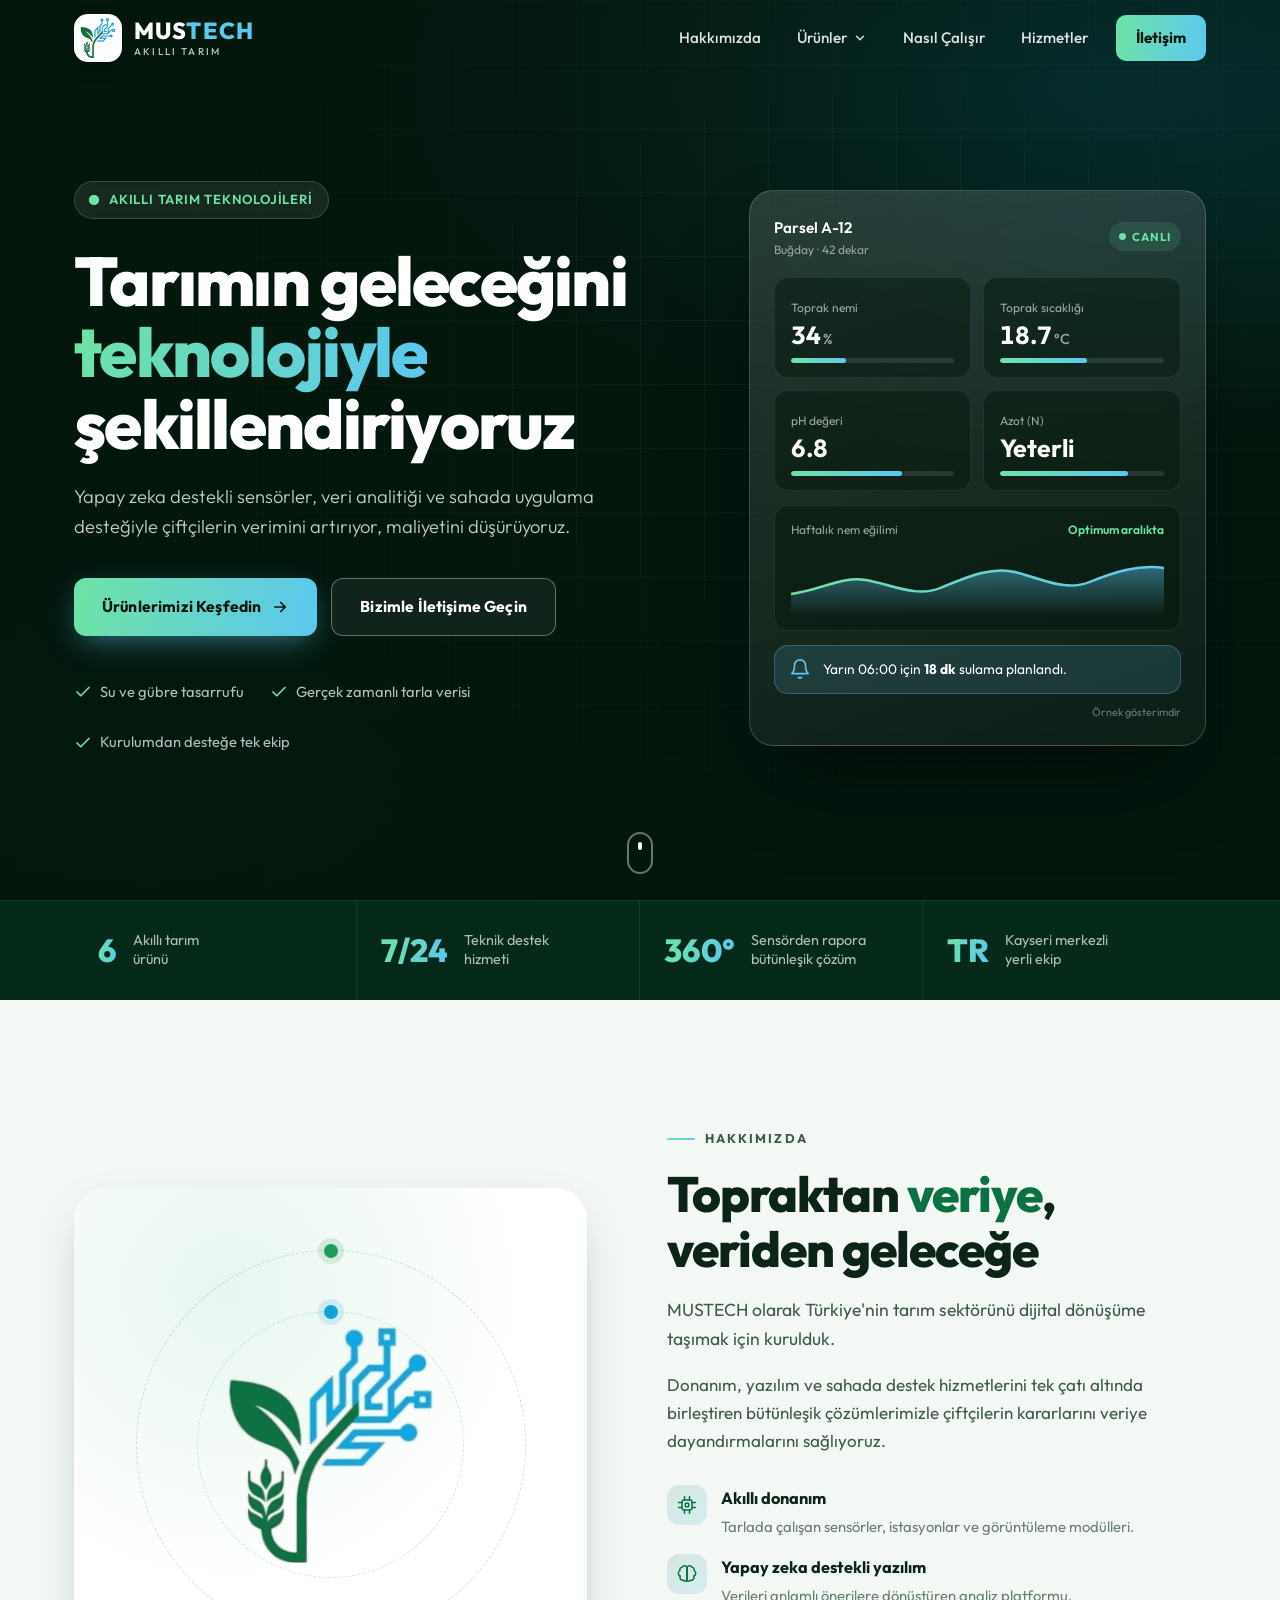
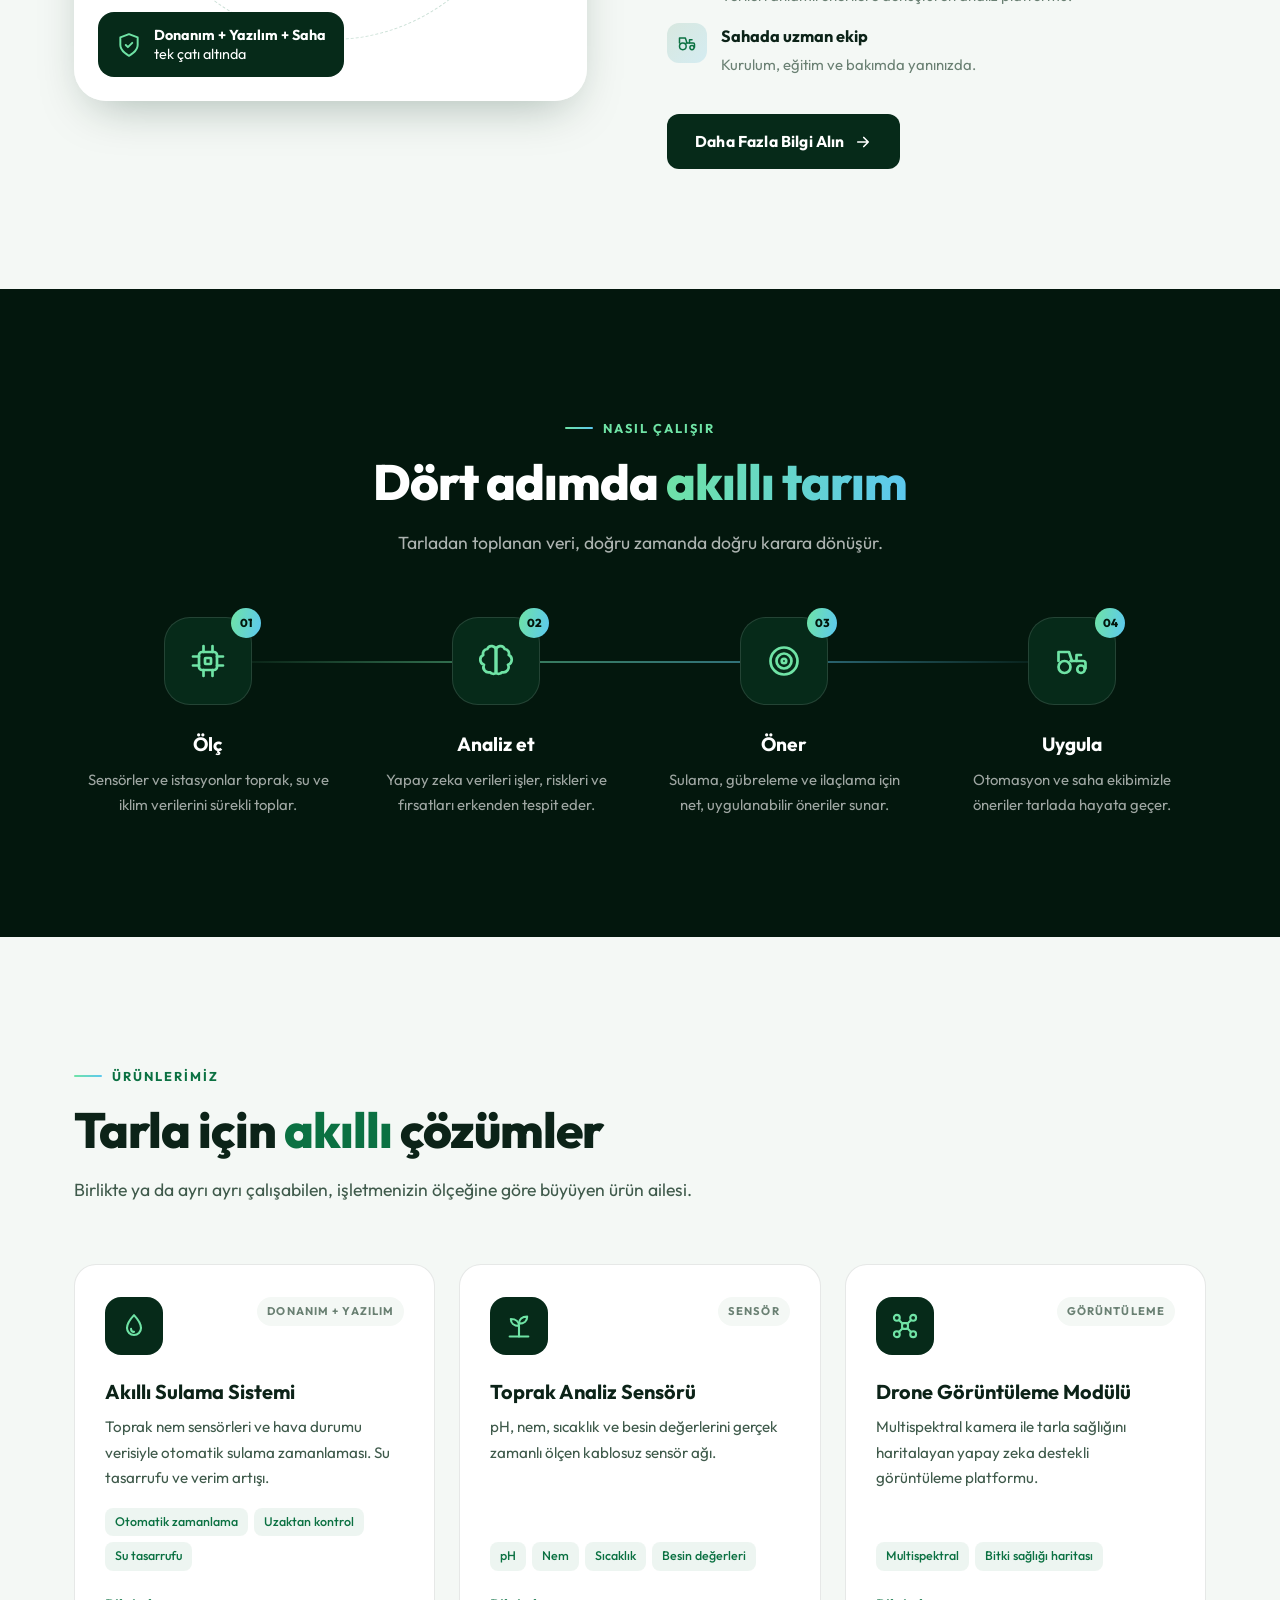
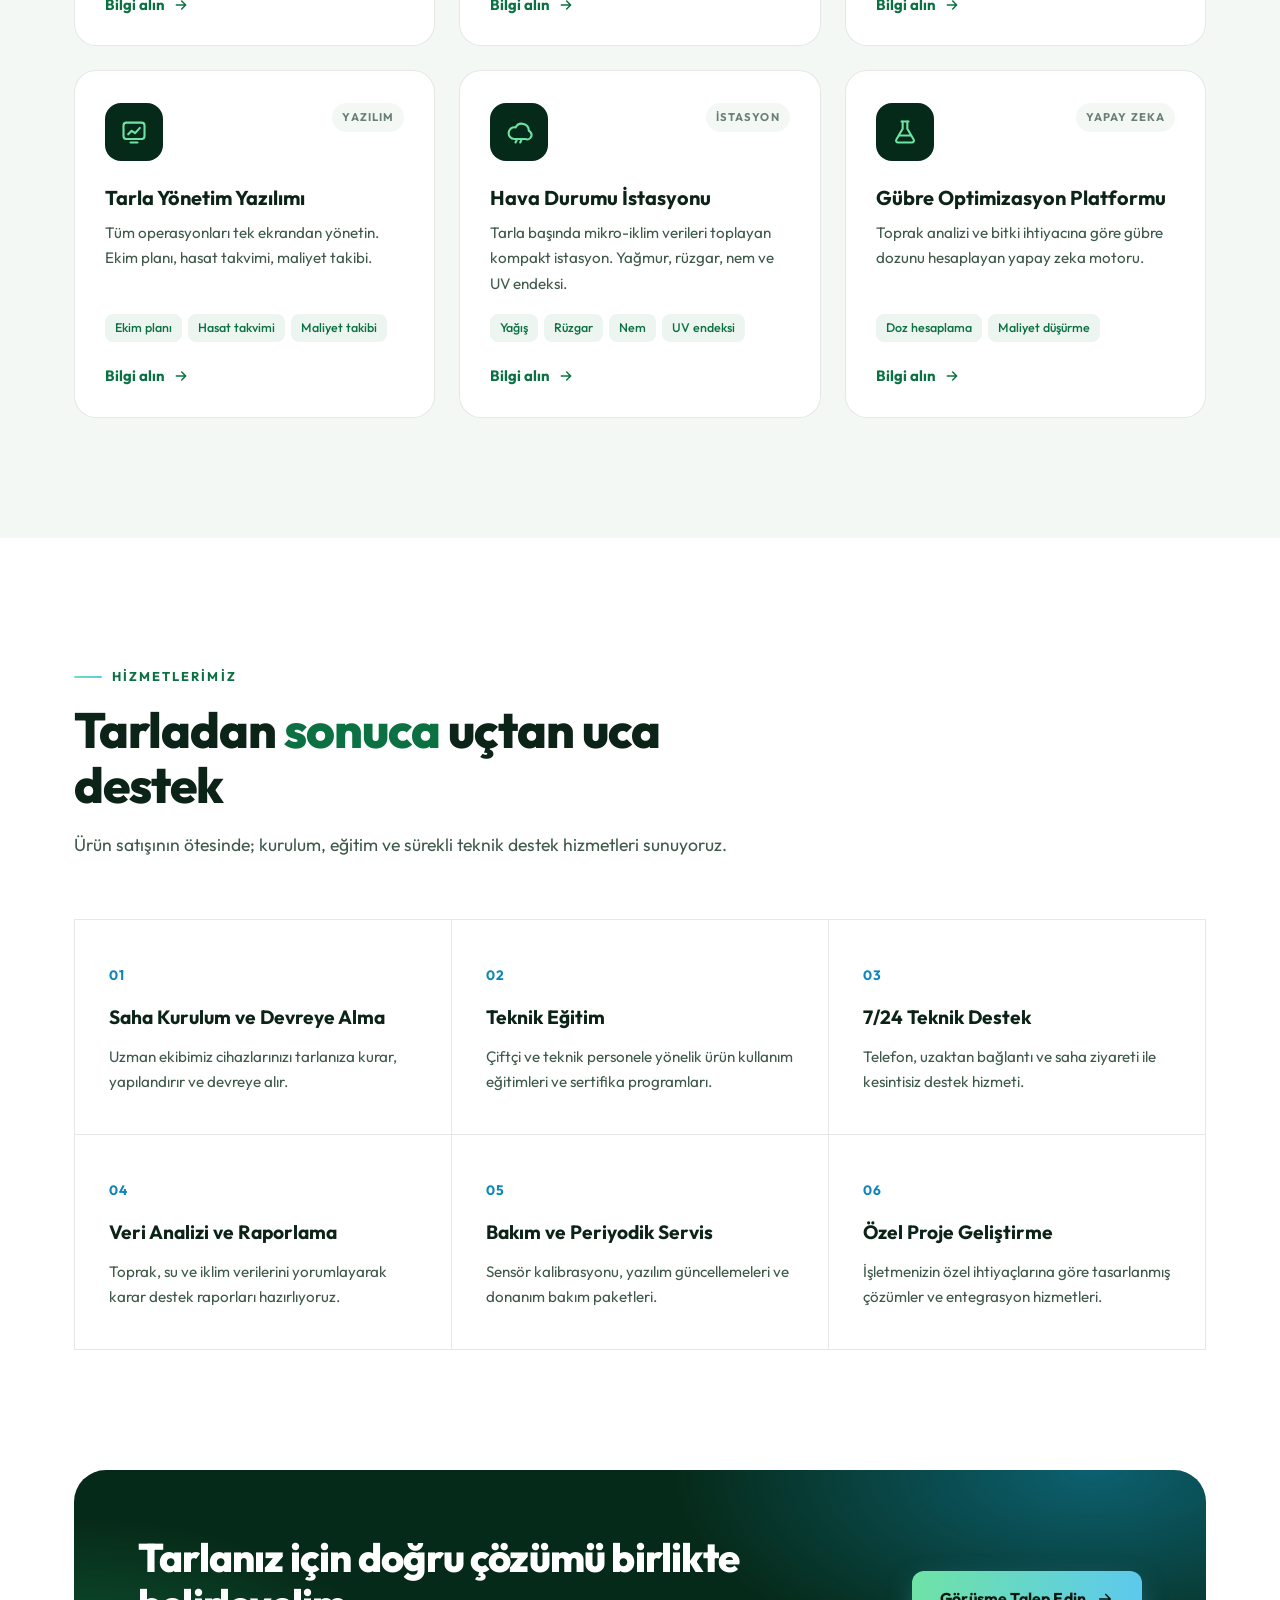
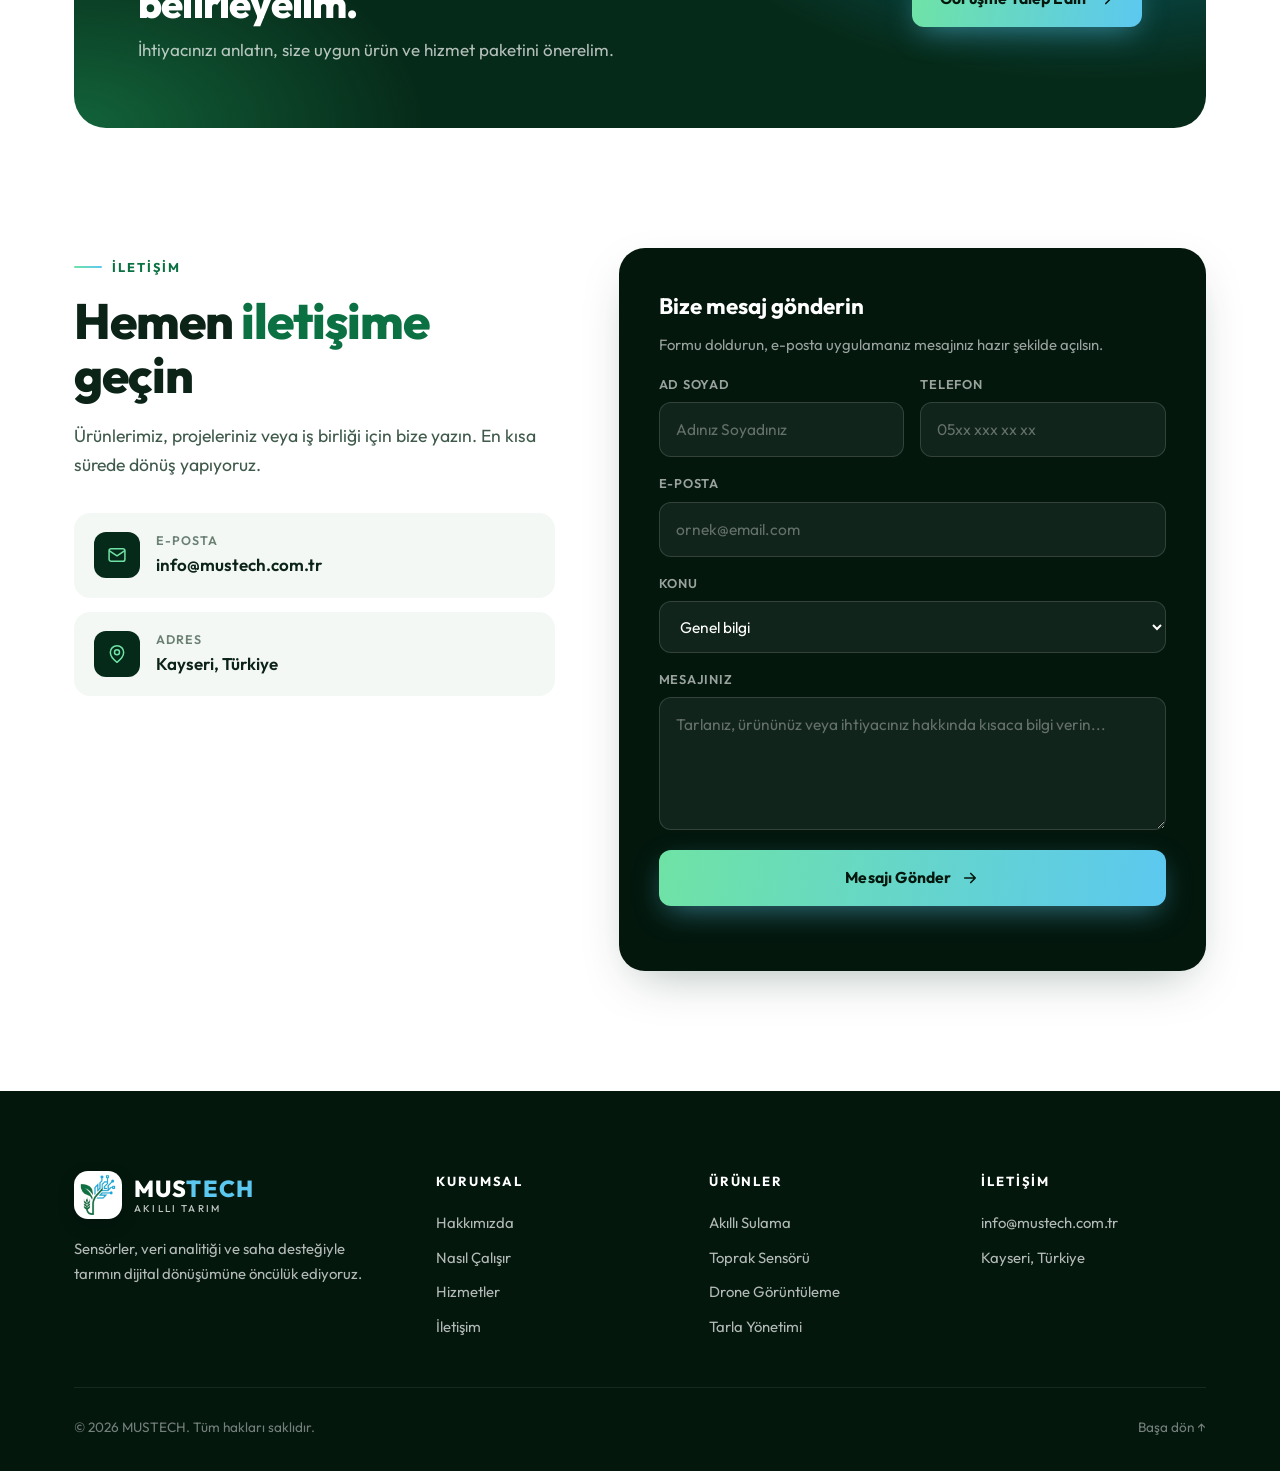
==== commit 332c90fa: "changes" ====
--- a/index.html
+++ b/index.html
@@ -1,1036 +1,379 @@
 <!DOCTYPE html>
 <html lang="tr">
 <head>
-  <meta charset="UTF-8" />
-  <meta name="viewport" content="width=device-width, initial-scale=1.0" />
-  <title>MUSTECH – Akıllı Tarım Teknolojileri</title>
-  <link href="https://fonts.googleapis.com/css2?family=Outfit:wght@300;400;500;600;700;800&family=Playfair+Display:wght@700;800&display=swap" rel="stylesheet" />
-  <style>
-    /* ===== CSS VARIABLES ===== */
-    :root {
-      --yellow:  #F5C518;
-      --yellow-light: #FFE066;
-      --green:   #1E7A3C;
-      --green-mid: #2EA84F;
-      --green-light: #4CC96E;
-      --white:   #FFFFFF;
-      --off-white: #F8FAF5;
-      --dark:    #0D1F0F;
-      --gray:    #6B7B6D;
-      --nav-h:   72px;
-    }
-
-    /* ===== RESET ===== */
-    *, *::before, *::after { box-sizing: border-box; margin: 0; padding: 0; }
-    html { scroll-behavior: smooth; }
-    body {
-      font-family: 'Outfit', sans-serif;
-      background: var(--dark);
-      color: var(--white);
-      overflow-x: hidden;
-    }
-
-    /* ===== NAVBAR ===== */
-    #navbar {
-      position: fixed;
-      top: 0; left: 0; right: 0;
-      height: var(--nav-h);
-      z-index: 1000;
-      display: flex;
-      align-items: center;
-      justify-content: space-between;
-      padding: 0 48px;
-      background: rgba(13, 31, 15, 0.0);
-      backdrop-filter: blur(0px);
-      transition: background 0.4s, backdrop-filter 0.4s, box-shadow 0.4s;
-    }
-    #navbar.scrolled {
-      background: rgba(13, 31, 15, 0.92);
-      backdrop-filter: blur(18px);
-      box-shadow: 0 2px 32px rgba(0,0,0,0.3);
-    }
-
-    .brand {
-      display: flex;
-      align-items: center;
-      gap: 12px;
-      text-decoration: none;
-    }
-    .brand img {
-      height: 46px;
-      width: auto;
-      filter: drop-shadow(0 0 8px rgba(245,197,24,0.3));
-    }
-    .brand-name {
-      font-family: 'Outfit', sans-serif;
-      font-weight: 800;
-      font-size: 1.55rem;
-      letter-spacing: 0.04em;
-      background: linear-gradient(135deg, var(--yellow) 0%, var(--green-light) 100%);
-      -webkit-background-clip: text;
-      -webkit-text-fill-color: transparent;
-      background-clip: text;
-    }
-
-    /* ===== NAV LINKS ===== */
-    .nav-links {
-      display: flex;
-      align-items: center;
-      gap: 6px;
-      list-style: none;
-      position: relative;
-    }
-    .nav-links li {
-      position: relative;
-    }
-    .nav-links li a, .nav-links li button {
-      display: block;
-      padding: 8px 20px;
-      font-family: 'Outfit', sans-serif;
-      font-size: 0.92rem;
-      font-weight: 500;
-      letter-spacing: 0.03em;
-      color: rgba(255,255,255,0.85);
-      text-decoration: none;
-      background: none;
-      border: none;
-      border-radius: 8px;
-      transition: color 0.25s, background 0.25s;
-      white-space: nowrap;
-    }
-    .nav-links li a:hover, .nav-links li button:hover,
-    .nav-links li a.active, .nav-links li button.active {
-      color: var(--dark);
-      background: var(--white);
-    }
-
-    /* Ürünler dropdown */
-    .dropdown { position: relative; }
-    .dropdown-menu {
-      position: absolute;
-      top: calc(100% + 10px);
-      left: 50%;
-      transform: translateX(-50%) translateY(10px);
-      min-width: 240px;
-      background: rgba(13,31,15,0.97);
-      border: 1px solid rgba(245,197,24,0.2);
-      border-radius: 14px;
-      padding: 10px 0;
-      opacity: 0;
-      pointer-events: none;
-      transition: opacity 0.25s, transform 0.25s;
-      backdrop-filter: blur(20px);
-      box-shadow: 0 16px 48px rgba(0,0,0,0.5);
-    }
-    .dropdown:hover .dropdown-menu,
-    .dropdown-menu:hover {
-      opacity: 1;
-      pointer-events: auto;
-      transform: translateX(-50%) translateY(0);
-    }
-    .dropdown-menu a {
-      display: block;
-      padding: 11px 22px;
-      font-size: 0.88rem;
-      color: rgba(255,255,255,0.8) !important;
-      border-radius: 0 !important;
-      background: none !important;
-      transition: color 0.2s, padding-left 0.2s !important;
-      border-left: 2px solid transparent;
-    }
-    .dropdown-menu a:hover {
-      color: var(--yellow) !important;
-      padding-left: 28px !important;
-      border-left-color: var(--yellow) !important;
-      background: rgba(245,197,24,0.06) !important;
-    }
-    .dropdown-arrow {
-      display: inline-block;
-      margin-left: 4px;
-      font-size: 0.7rem;
-      transition: transform 0.25s;
-    }
-    .dropdown:hover .dropdown-arrow { transform: rotate(180deg); }
-
-    .nav-cta {
-      padding: 9px 22px !important;
-      background: var(--yellow) !important;
-      color: var(--dark) !important;
-      font-weight: 700 !important;
-      border-radius: 8px !important;
-      transition: background 0.2s, transform 0.2s !important;
-    }
-    .nav-cta:hover {
-      background: var(--yellow-light) !important;
-      color: var(--dark) !important;
-      transform: translateY(-1px);
-    }
-
-    /* ===== HERO ===== */
-    #hero {
-      position: relative;
-      width: 100%;
-      height: 100vh;
-      min-height: 600px;
-      overflow: hidden;
-      display: flex;
-      align-items: center;
-      justify-content: center;
-    }
-
-    /* Video background */
-    .hero-video-wrap {
-      position: absolute;
-      inset: 0;
-      z-index: 0;
-    }
-    .hero-video-wrap video {
-      width: 100%;
-      height: 100%;
-      object-fit: cover;
-    }
-    /* Fallback animated gradient when video isn't available */
-    .hero-video-fallback {
-      position: absolute;
-      inset: 0;
-      background: linear-gradient(135deg, #0D1F0F 0%, #1E4020 40%, #0A2810 100%);
-      animation: bgPulse 8s ease-in-out infinite alternate;
-    }
-    @keyframes bgPulse {
-      0%   { background: linear-gradient(135deg, #0D1F0F 0%, #1E4020 40%, #0A2810 100%); }
-      50%  { background: linear-gradient(135deg, #0A2810 0%, #163318 40%, #1E4020 100%); }
-      100% { background: linear-gradient(200deg, #122015 0%, #0D2E15 40%, #1A3E1E 100%); }
-    }
-
-    /* Animated particles / data-nodes */
-    .hero-particles {
-      position: absolute;
-      inset: 0;
-      z-index: 1;
-      overflow: hidden;
-    }
-    .hero-particles span {
-      position: absolute;
-      border-radius: 50%;
-      opacity: 0;
-      animation: particleFly linear infinite;
-    }
-    @keyframes particleFly {
-      0%   { opacity: 0; transform: translateY(0) scale(0.5); }
-      10%  { opacity: 0.6; }
-      90%  { opacity: 0.3; }
-      100% { opacity: 0; transform: translateY(-100vh) scale(1); }
-    }
-
-    .hero-overlay {
-      position: absolute;
-      inset: 0;
-      background: linear-gradient(to bottom,
-        rgba(13,31,15,0.55) 0%,
-        rgba(13,31,15,0.25) 40%,
-        rgba(13,31,15,0.75) 100%);
-      z-index: 2;
-    }
-
-    .hero-content {
-      position: relative;
-      z-index: 3;
-      text-align: center;
-      max-width: 820px;
-      padding: 0 24px;
-      animation: heroFadeIn 1.2s ease forwards;
-    }
-    @keyframes heroFadeIn {
-      from { opacity: 0; transform: translateY(30px); }
-      to   { opacity: 1; transform: translateY(0); }
-    }
-
-    .hero-badge {
-      display: inline-block;
-      padding: 6px 18px;
-      background: rgba(245,197,24,0.15);
-      border: 1px solid rgba(245,197,24,0.4);
-      border-radius: 100px;
-      font-size: 0.8rem;
-      font-weight: 600;
-      letter-spacing: 0.1em;
-      color: var(--yellow);
-      text-transform: uppercase;
-      margin-bottom: 24px;
-    }
-
-    .hero-title {
-      font-family: 'Playfair Display', serif;
-      font-size: clamp(2.4rem, 6vw, 5rem);
-      font-weight: 800;
-      line-height: 1.1;
-      margin-bottom: 24px;
-      color: var(--white);
-    }
-    .hero-title em {
-      font-style: normal;
-      background: linear-gradient(90deg, var(--yellow), var(--green-light));
-      -webkit-background-clip: text;
-      -webkit-text-fill-color: transparent;
-      background-clip: text;
-    }
-
-    .hero-sub {
-      font-size: 1.05rem;
-      font-weight: 300;
-      color: rgba(255,255,255,0.75);
-      max-width: 560px;
-      margin: 0 auto 40px;
-      line-height: 1.7;
-    }
-
-    .hero-btns {
-      display: flex;
-      gap: 14px;
-      justify-content: center;
-      flex-wrap: wrap;
-    }
-    .btn-primary {
-      padding: 14px 34px;
-      background: var(--yellow);
-      color: var(--dark);
-      font-weight: 700;
-      font-size: 0.95rem;
-      border-radius: 10px;
-      border: none;
-      text-decoration: none;
-      transition: background 0.2s, transform 0.2s, box-shadow 0.2s;
-      box-shadow: 0 6px 24px rgba(245,197,24,0.35);
-    }
-    .btn-primary:hover {
-      background: var(--yellow-light);
-      transform: translateY(-2px);
-      box-shadow: 0 10px 32px rgba(245,197,24,0.5);
-    }
-    .btn-outline {
-      padding: 14px 34px;
-      background: transparent;
-      color: var(--white);
-      font-weight: 500;
-      font-size: 0.95rem;
-      border-radius: 10px;
-      border: 1.5px solid rgba(255,255,255,0.4);
-      text-decoration: none;
-      transition: border-color 0.2s, background 0.2s, transform 0.2s;
-    }
-    .btn-outline:hover {
-      border-color: var(--white);
-      background: rgba(255,255,255,0.08);
-      transform: translateY(-2px);
-    }
-
-    /* scroll indicator */
-    .scroll-hint {
-      position: absolute;
-      bottom: 36px;
-      left: 50%;
-      transform: translateX(-50%);
-      z-index: 3;
-      display: flex;
-      flex-direction: column;
-      align-items: center;
-      gap: 6px;
-      opacity: 0.6;
-      animation: bounce 2s infinite;
-    }
-    .scroll-hint span { font-size: 0.7rem; letter-spacing: 0.1em; text-transform: uppercase; }
-    .scroll-hint svg { width: 20px; height: 20px; }
-    @keyframes bounce {
-      0%,100% { transform: translateX(-50%) translateY(0); }
-      50%      { transform: translateX(-50%) translateY(8px); }
-    }
-
-    /* ===== STATS STRIP ===== */
-    .stats-strip {
-      background: var(--yellow);
-      padding: 28px 48px;
-      display: flex;
-      justify-content: center;
-      gap: clamp(32px, 6vw, 96px);
-      flex-wrap: wrap;
-    }
-    .stat { text-align: center; }
-    .stat-num {
-      font-size: 2.1rem;
-      font-weight: 800;
-      color: var(--dark);
-      display: block;
-    }
-    .stat-lbl {
-      font-size: 0.8rem;
-      font-weight: 600;
-      color: rgba(13,31,15,0.65);
-      letter-spacing: 0.05em;
-      text-transform: uppercase;
-    }
-
-    /* ===== SECTION SHARED ===== */
-    section { padding: 96px 48px; }
-    .section-label {
-      font-size: 0.75rem;
-      font-weight: 700;
-      letter-spacing: 0.14em;
-      text-transform: uppercase;
-      color: var(--yellow);
-      margin-bottom: 12px;
-    }
-    .section-title {
-      font-family: 'Playfair Display', serif;
-      font-size: clamp(1.8rem, 4vw, 2.9rem);
-      font-weight: 800;
-      line-height: 1.2;
-      margin-bottom: 18px;
-    }
-    .section-title em {
-      font-style: normal;
-      color: var(--green-light);
-    }
-    .section-sub {
-      font-size: 1rem;
-      color: rgba(255,255,255,0.6);
-      max-width: 540px;
-      line-height: 1.7;
-    }
-
-    /* ===== ABOUT SECTION ===== */
-    #about {
-      background: var(--off-white);
-      color: var(--dark);
-    }
-    #about .section-title em { color: var(--green); }
-    #about .section-sub { color: rgba(13,31,15,0.6); }
-    .about-inner {
-      max-width: 1100px;
-      margin: 0 auto;
-      display: grid;
-      grid-template-columns: 1fr 1fr;
-      gap: 64px;
-      align-items: center;
-    }
-    .about-visual {
-      background: linear-gradient(135deg, var(--green) 0%, var(--green-mid) 100%);
-      border-radius: 24px;
-      aspect-ratio: 4/3;
-      display: flex;
-      align-items: center;
-      justify-content: center;
-      overflow: hidden;
-      position: relative;
-    }
-    .about-visual svg { width: 60%; opacity: 0.25; }
-    .about-tag {
-      position: absolute;
-      bottom: 24px; right: 24px;
-      background: var(--yellow);
-      color: var(--dark);
-      font-weight: 700;
-      font-size: 0.8rem;
-      padding: 8px 16px;
-      border-radius: 8px;
-    }
-    .about-text { padding-left: 8px; }
-    .about-text p {
-      font-size: 1rem;
-      line-height: 1.8;
-      color: rgba(13,31,15,0.7);
-      margin-bottom: 16px;
-    }
-    /* placeholder – kullanıcı kendi metnini ekleyecek */
-    .placeholder-note {
-      display: inline-block;
-      padding: 10px 18px;
-      background: rgba(30,122,60,0.1);
-      border-left: 3px solid var(--green);
-      border-radius: 0 8px 8px 0;
-      font-size: 0.85rem;
-      color: var(--green);
-      font-style: italic;
-    }
-
-    /* ===== PRODUCTS SECTION ===== */
-    #products {
-      background: #0f2412;
-    }
-    .products-inner {
-      max-width: 1100px;
-      margin: 0 auto;
-    }
-    .products-header {
-      margin-bottom: 56px;
-    }
-    .product-cards {
-      display: grid;
-      grid-template-columns: repeat(auto-fill, minmax(260px, 1fr));
-      gap: 24px;
-    }
-    .product-card {
-      background: rgba(255,255,255,0.04);
-      border: 1px solid rgba(255,255,255,0.08);
-      border-radius: 18px;
-      padding: 32px 28px;
-      transition: transform 0.3s, border-color 0.3s, box-shadow 0.3s;
-      position: relative;
-      overflow: hidden;
-    }
-    .product-card::before {
-      content: '';
-      position: absolute;
-      inset: 0;
-      background: linear-gradient(135deg, rgba(245,197,24,0.06) 0%, transparent 60%);
-      opacity: 0;
-      transition: opacity 0.3s;
-    }
-    .product-card:hover {
-      transform: translateY(-6px);
-      border-color: rgba(245,197,24,0.35);
-      box-shadow: 0 20px 48px rgba(0,0,0,0.4);
-    }
-    .product-card:hover::before { opacity: 1; }
-    .card-icon {
-      width: 52px; height: 52px;
-      background: linear-gradient(135deg, var(--yellow) 0%, var(--green-mid) 100%);
-      border-radius: 14px;
-      display: flex;
-      align-items: center;
-      justify-content: center;
-      margin-bottom: 20px;
-    }
-    .card-icon svg { width: 26px; height: 26px; color: var(--dark); fill: currentColor; }
-    .card-title {
-      font-size: 1.05rem;
-      font-weight: 700;
-      margin-bottom: 10px;
-      color: var(--white);
-    }
-    .card-desc {
-      font-size: 0.87rem;
-      color: rgba(255,255,255,0.5);
-      line-height: 1.65;
-    }
-    .card-badge {
-      display: inline-block;
-      margin-top: 16px;
-      padding: 4px 12px;
-      background: rgba(245,197,24,0.12);
-      border: 1px solid rgba(245,197,24,0.25);
-      color: var(--yellow);
-      font-size: 0.72rem;
-      font-weight: 600;
-      border-radius: 100px;
-      letter-spacing: 0.06em;
-    }
-
-    /* ===== SERVICES SECTION ===== */
-    #services {
-      background: var(--off-white);
-      color: var(--dark);
-    }
-    #services .section-title em { color: var(--green); }
-    #services .section-sub { color: rgba(13,31,15,0.6); }
-    .services-inner {
-      max-width: 1100px;
-      margin: 0 auto;
-    }
-    .services-header { margin-bottom: 56px; }
-    .service-list {
-      display: grid;
-      grid-template-columns: repeat(auto-fill, minmax(300px, 1fr));
-      gap: 24px;
-    }
-    .service-item {
-      padding: 30px 28px;
-      background: var(--white);
-      border-radius: 18px;
-      box-shadow: 0 4px 24px rgba(0,0,0,0.06);
-      border-left: 4px solid var(--green);
-      transition: transform 0.3s, box-shadow 0.3s, border-color 0.3s;
-    }
-    .service-item:hover {
-      transform: translateY(-4px);
-      box-shadow: 0 14px 40px rgba(0,0,0,0.12);
-      border-color: var(--yellow);
-    }
-    .service-num {
-      font-size: 2.2rem;
-      font-weight: 800;
-      color: rgba(30,122,60,0.15);
-      line-height: 1;
-      margin-bottom: 10px;
-    }
-    .service-title {
-      font-size: 1rem;
-      font-weight: 700;
-      color: var(--dark);
-      margin-bottom: 8px;
-    }
-    .service-desc {
-      font-size: 0.87rem;
-      color: rgba(13,31,15,0.55);
-      line-height: 1.65;
-    }
-
-    /* ===== CONTACT SECTION ===== */
-    #contact {
-      background: var(--dark);
-    }
-    .contact-inner {
-      max-width: 900px;
-      margin: 0 auto;
-      display: grid;
-      grid-template-columns: 1fr 1fr;
-      gap: 64px;
-      align-items: start;
-    }
-    .contact-info h2 {
-      font-family: 'Playfair Display', serif;
-      font-size: 2.2rem;
-      font-weight: 800;
-      margin-bottom: 16px;
-    }
-    .contact-info p {
-      font-size: 0.95rem;
-      color: rgba(255,255,255,0.55);
-      line-height: 1.7;
-      margin-bottom: 32px;
-    }
-    .contact-detail {
-      display: flex;
-      align-items: center;
-      gap: 12px;
-      margin-bottom: 16px;
-      font-size: 0.9rem;
-      color: rgba(255,255,255,0.7);
-    }
-    .contact-detail svg { flex-shrink: 0; color: var(--yellow); }
-    .contact-form { display: flex; flex-direction: column; gap: 14px; }
-    .form-row { display: grid; grid-template-columns: 1fr 1fr; gap: 14px; }
-    .form-group { display: flex; flex-direction: column; gap: 6px; }
-    .form-group label { font-size: 0.8rem; font-weight: 600; color: rgba(255,255,255,0.5); letter-spacing: 0.06em; text-transform: uppercase; }
-    .form-group input,
-    .form-group textarea {
-      padding: 12px 16px;
-      background: rgba(255,255,255,0.06);
-      border: 1px solid rgba(255,255,255,0.1);
-      border-radius: 10px;
-      color: var(--white);
-      font-family: 'Outfit', sans-serif;
-      font-size: 0.9rem;
-      transition: border-color 0.2s, background 0.2s;
-      resize: vertical;
-    }
-    .form-group input:focus,
-    .form-group textarea:focus {
-      outline: none;
-      border-color: var(--yellow);
-      background: rgba(245,197,24,0.05);
-    }
-    .form-group input::placeholder,
-    .form-group textarea::placeholder { color: rgba(255,255,255,0.25); }
-
-    /* ===== FOOTER ===== */
-    footer {
-      background: #060f07;
-      padding: 48px;
-      display: flex;
-      align-items: center;
-      justify-content: space-between;
-      flex-wrap: wrap;
-      gap: 24px;
-    }
-    .footer-brand { display: flex; align-items: center; gap: 10px; }
-    .footer-brand img { height: 36px; }
-    .footer-brand span {
-      font-weight: 800;
-      font-size: 1.2rem;
-      background: linear-gradient(135deg, var(--yellow), var(--green-light));
-      -webkit-background-clip: text;
-      -webkit-text-fill-color: transparent;
-      background-clip: text;
-    }
-    .footer-copy { font-size: 0.8rem; color: rgba(255,255,255,0.3); }
-    .footer-links { display: flex; gap: 20px; }
-    .footer-links a { font-size: 0.82rem; color: rgba(255,255,255,0.4); text-decoration: none; transition: color 0.2s; }
-    .footer-links a:hover { color: var(--yellow); }
-
-    /* ===== RESPONSIVE ===== */
-    @media(max-width:900px) {
-      #navbar { padding: 0 24px; }
-      .about-inner, .contact-inner { grid-template-columns: 1fr; }
-      .form-row { grid-template-columns: 1fr; }
-      section { padding: 72px 24px; }
-      .stats-strip { padding: 24px; }
-    }
-    @media(max-width:640px) {
-      .nav-links { gap: 2px; }
-      .nav-links li a, .nav-links li button { padding: 7px 10px; font-size: 0.82rem; }
-      .brand-name { font-size: 1.2rem; }
-    }
-  </style>
+  <meta charset="UTF-8">
+  <meta name="viewport" content="width=device-width, initial-scale=1">
+  <title>MUSTECH | Akıllı Tarım Teknolojileri – Sensör, Sulama ve Tarla Yönetimi</title>
+  <meta name="description" content="MUSTECH; akıllı sulama, toprak analiz sensörleri, drone görüntüleme, hava durumu istasyonu ve tarla yönetim yazılımıyla çiftçilerin verimini artırır, maliyetini düşürür. Kurulum, eğitim ve teknik destek.">
+  <meta name="keywords" content="akıllı tarım, hassas tarım, akıllı sulama, toprak sensörü, tarım drone, tarla yönetim yazılımı, gübre optimizasyonu, Kayseri">
+  <link rel="canonical" href="https://mustechagro.com.tr/">
+  <meta name="theme-color" content="#062a19">
+  <meta name="robots" content="index, follow">
+
+  <!-- Sosyal medya paylaşım kartı -->
+  <meta property="og:type" content="website">
+  <meta property="og:locale" content="tr_TR">
+  <meta property="og:site_name" content="MUSTECH">
+  <meta property="og:title" content="MUSTECH | Akıllı Tarım Teknolojileri">
+  <meta property="og:description" content="Sensörler, veri analitiği ve saha desteğiyle tarımda verimi artıran bütünleşik çözümler.">
+  <meta property="og:url" content="https://mustechagro.com.tr/">
+  <meta property="og:image" content="https://mustechagro.com.tr/assets/img/og-image.jpg">
+  <meta property="og:image:width" content="1200">
+  <meta property="og:image:height" content="630">
+  <meta name="twitter:card" content="summary_large_image">
+
+  <link rel="icon" type="image/png" sizes="32x32" href="assets/img/favicon-32.png">
+  <link rel="apple-touch-icon" href="assets/img/apple-touch-icon.png">
+  <link rel="manifest" href="site.webmanifest">
+
+  <link rel="preconnect" href="https://fonts.googleapis.com">
+  <link rel="preconnect" href="https://fonts.gstatic.com" crossorigin>
+  <link rel="stylesheet" href="https://fonts.googleapis.com/css2?family=Outfit:wght@300;400;500;600;700;800&display=swap">
+  <link rel="stylesheet" href="assets/css/style.css?v=2">
+  <link rel="preload" as="image" href="assets/img/logo.png">
+  <script>document.documentElement.classList.add('js');</script>
+  <script src="assets/js/main.js?v=2" defer></script>
+
+  <script type="application/ld+json">
+  {
+    "@context": "https://schema.org",
+    "@type": "Organization",
+    "name": "MUSTECH",
+    "alternateName": "MusTech Agro",
+    "url": "https://mustechagro.com.tr/",
+    "logo": "https://mustechagro.com.tr/assets/img/logo-512.png",
+    "description": "Akıllı tarım teknolojileri: sensörler, akıllı sulama, drone görüntüleme ve tarla yönetim yazılımı.",
+    "address": { "@type": "PostalAddress", "addressLocality": "Kayseri", "addressCountry": "TR" },
+    "email": "info@mustech.com.tr"
+  }
+  </script>
 </head>
 <body>
+<a class="skip-link" href="#main">İçeriğe geç</a>
+
+<!-- İkon seti (tek yerde tanımlı, her yerde <use> ile kullanılır) -->
+<svg width="0" height="0" style="position:absolute" aria-hidden="true">
+  <defs>
+    <symbol id="i-drop" viewBox="0 0 24 24" fill="none" stroke="currentColor" stroke-width="1.8" stroke-linecap="round" stroke-linejoin="round"><path d="M12 2.7S6 9.1 6 13.7a6 6 0 0 0 12 0C18 9.1 12 2.7 12 2.7z"/><path d="M9.5 14.5a2.5 2.5 0 0 0 2.5 2.5"/></symbol>
+    <symbol id="i-sprout" viewBox="0 0 24 24" fill="none" stroke="currentColor" stroke-width="1.8" stroke-linecap="round" stroke-linejoin="round"><path d="M4 21h16"/><path d="M12 21v-9"/><path d="M12 12C12 8.5 9.5 6 5 6c0 3.5 2.5 6 7 6z"/><path d="M12 10c0-3.5 2.5-6 7-6 0 3.5-2.5 6-7 6z"/></symbol>
+    <symbol id="i-drone" viewBox="0 0 24 24" fill="none" stroke="currentColor" stroke-width="1.8" stroke-linecap="round" stroke-linejoin="round"><circle cx="5" cy="5" r="2.5"/><circle cx="19" cy="5" r="2.5"/><circle cx="5" cy="19" r="2.5"/><circle cx="19" cy="19" r="2.5"/><path d="M7 7l3 3M17 7l-3 3M7 17l3-3M17 17l-3-3"/><rect x="9.5" y="9.5" width="5" height="5" rx="1.2"/></symbol>
+    <symbol id="i-dash" viewBox="0 0 24 24" fill="none" stroke="currentColor" stroke-width="1.8" stroke-linecap="round" stroke-linejoin="round"><rect x="3" y="4" width="18" height="14" rx="2.5"/><path d="M7 14l3-3 3 2 4-4.5"/><path d="M9 21h6"/></symbol>
+    <symbol id="i-cloud" viewBox="0 0 24 24" fill="none" stroke="currentColor" stroke-width="1.8" stroke-linecap="round" stroke-linejoin="round"><path d="M17.5 18H8a5 5 0 1 1 1.1-9.9A6 6 0 0 1 20.4 11 3.5 3.5 0 0 1 17.5 18z"/><path d="M9 21l1-2M13 21l1-2"/></symbol>
+    <symbol id="i-flask" viewBox="0 0 24 24" fill="none" stroke="currentColor" stroke-width="1.8" stroke-linecap="round" stroke-linejoin="round"><path d="M9 3h6"/><path d="M10 3v6.2L4.6 18.4A1.7 1.7 0 0 0 6 21h12a1.7 1.7 0 0 0 1.4-2.6L14 9.2V3"/><path d="M7.2 15h9.6"/></symbol>
+    <symbol id="i-chip" viewBox="0 0 24 24" fill="none" stroke="currentColor" stroke-width="1.8" stroke-linecap="round" stroke-linejoin="round"><rect x="6" y="6" width="12" height="12" rx="2"/><path d="M9 2v4M15 2v4M9 18v4M15 18v4M2 9h4M2 15h4M18 9h4M18 15h4"/><rect x="10" y="10" width="4" height="4" rx=".5"/></symbol>
+    <symbol id="i-brain" viewBox="0 0 24 24" fill="none" stroke="currentColor" stroke-width="1.8" stroke-linecap="round" stroke-linejoin="round"><path d="M12 5a3 3 0 0 0-5.8-1A3 3 0 0 0 3.5 8 3.5 3.5 0 0 0 4 14.5 3.5 3.5 0 0 0 8 19.5a3 3 0 0 0 4 .5z"/><path d="M12 5a3 3 0 0 1 5.8-1A3 3 0 0 1 20.5 8a3.5 3.5 0 0 1-.5 6.5 3.5 3.5 0 0 1-4 5 3 3 0 0 1-4 .5z"/><path d="M12 5v15"/></symbol>
+    <symbol id="i-target" viewBox="0 0 24 24" fill="none" stroke="currentColor" stroke-width="1.8" stroke-linecap="round" stroke-linejoin="round"><circle cx="12" cy="12" r="9"/><circle cx="12" cy="12" r="5"/><circle cx="12" cy="12" r="1.5"/></symbol>
+    <symbol id="i-tractor" viewBox="0 0 24 24" fill="none" stroke="currentColor" stroke-width="1.8" stroke-linecap="round" stroke-linejoin="round"><circle cx="7" cy="16" r="4"/><circle cx="18" cy="17.5" r="2.5"/><path d="M3 12V6h7l2 6"/><path d="M11 12h8.5a1.5 1.5 0 0 1 1.5 1.5V17"/><path d="M15 12V8h3"/></symbol>
+    <symbol id="i-check" viewBox="0 0 24 24" fill="none" stroke="currentColor" stroke-width="2.2" stroke-linecap="round" stroke-linejoin="round"><path d="M20 6L9 17l-5-5"/></symbol>
+    <symbol id="i-arrow" viewBox="0 0 24 24" fill="none" stroke="currentColor" stroke-width="2.2" stroke-linecap="round" stroke-linejoin="round"><path d="M5 12h14M13 6l6 6-6 6"/></symbol>
+    <symbol id="i-chev" viewBox="0 0 24 24" fill="none" stroke="currentColor" stroke-width="2.4" stroke-linecap="round" stroke-linejoin="round"><path d="M6 9l6 6 6-6"/></symbol>
+    <symbol id="i-mail" viewBox="0 0 24 24" fill="none" stroke="currentColor" stroke-width="1.8" stroke-linecap="round" stroke-linejoin="round"><rect x="2.5" y="4.5" width="19" height="15" rx="2.5"/><path d="M3 7l9 6 9-6"/></symbol>
+    <symbol id="i-pin" viewBox="0 0 24 24" fill="none" stroke="currentColor" stroke-width="1.8" stroke-linecap="round" stroke-linejoin="round"><path d="M20 10c0 6-8 12-8 12S4 16 4 10a8 8 0 0 1 16 0z"/><circle cx="12" cy="10" r="3"/></symbol>
+    <symbol id="i-phone" viewBox="0 0 24 24" fill="none" stroke="currentColor" stroke-width="1.8" stroke-linecap="round" stroke-linejoin="round"><path d="M22 16.9v3a2 2 0 0 1-2.2 2 19.8 19.8 0 0 1-8.6-3.1 19.5 19.5 0 0 1-6-6A19.8 19.8 0 0 1 2.1 4.2 2 2 0 0 1 4.1 2h3a2 2 0 0 1 2 1.7c.1.9.4 1.9.7 2.8a2 2 0 0 1-.5 2.1L8 9.9a16 16 0 0 0 6 6l1.3-1.3a2 2 0 0 1 2.1-.4c.9.3 1.9.6 2.8.7a2 2 0 0 1 1.7 2z"/></symbol>
+    <symbol id="i-bell" viewBox="0 0 24 24" fill="none" stroke="currentColor" stroke-width="1.8" stroke-linecap="round" stroke-linejoin="round"><path d="M18 8A6 6 0 0 0 6 8c0 7-3 9-3 9h18s-3-2-3-9"/><path d="M13.7 21a2 2 0 0 1-3.4 0"/></symbol>
+    <symbol id="i-shield" viewBox="0 0 24 24" fill="none" stroke="currentColor" stroke-width="1.8" stroke-linecap="round" stroke-linejoin="round"><path d="M12 22s8-4 8-10V5l-8-3-8 3v7c0 6 8 10 8 10z"/><path d="M9 12l2 2 4-4"/></symbol>
+  </defs>
+</svg>
 
 <!-- ===== NAVBAR ===== -->
-<nav id="navbar">
-  <a href="#" class="brand">
-    <!-- LOGO: base64 gömülü -->
-    <img id="logo-img" alt="MusTech Logo" />
-    <span class="brand-name">MUSTECH</span>
-  </a>
-
-  <ul class="nav-links">
-    <li><a href="#about">Hakkımızda</a></li>
-    <li class="dropdown">
-      <button>Ürünler <span class="dropdown-arrow">▼</span></button>
-      <div class="dropdown-menu">
-        <!-- Ürün isimleri buraya eklendi – detaylar sonradan güncellenecek -->
-        <a href="#products">Akıllı Sulama Sistemi</a>
-        <a href="#products">Toprak Analiz Sensörü</a>
-        <a href="#products">Drone Görüntüleme Modülü</a>
-        <a href="#products">Tarla Yönetim Yazılımı</a>
-        <a href="#products">Hava Durumu İstasyonu</a>
-        <a href="#products">Gübre Optimizasyon Platformu</a>
-      </div>
-    </li>
-    <li><a href="#services">Hizmetler</a></li>
-    <li><a href="#contact" class="nav-cta">İletişim</a></li>
-  </ul>
-</nav>
+<header id="navbar">
+  <div class="wrap">
+    <a href="#hero" class="brand" aria-label="MUSTECH ana sayfa">
+      <span class="brand-mark"><img src="assets/img/logo.png" width="40" height="40" alt=""></span>
+      <span class="brand-name">MUS<span>TECH</span><small>AKILLI TARIM</small></span>
+    </a>
+
+    <button class="menu-btn" id="menuBtn" aria-label="Menüyü aç" aria-expanded="false" aria-controls="navLinks"><span></span></button>
+
+    <nav aria-label="Ana menü">
+      <ul class="nav-links" id="navLinks">
+        <li><a href="#about">Hakkımızda</a></li>
+        <li class="dropdown">
+          <button class="dd-toggle" aria-expanded="false" aria-haspopup="true">Ürünler <svg><use href="#i-chev"/></svg></button>
+          <div class="dropdown-menu">
+            <a href="#urun-sulama"><span class="dd-ico"><svg><use href="#i-drop"/></svg></span>Akıllı Sulama Sistemi</a>
+            <a href="#urun-toprak"><span class="dd-ico"><svg><use href="#i-sprout"/></svg></span>Toprak Analiz Sensörü</a>
+            <a href="#urun-drone"><span class="dd-ico"><svg><use href="#i-drone"/></svg></span>Drone Görüntüleme Modülü</a>
+            <a href="#urun-yazilim"><span class="dd-ico"><svg><use href="#i-dash"/></svg></span>Tarla Yönetim Yazılımı</a>
+            <a href="#urun-hava"><span class="dd-ico"><svg><use href="#i-cloud"/></svg></span>Hava Durumu İstasyonu</a>
+            <a href="#urun-gubre"><span class="dd-ico"><svg><use href="#i-flask"/></svg></span>Gübre Optimizasyon Platformu</a>
+          </div>
+        </li>
+        <li><a href="#process">Nasıl Çalışır</a></li>
+        <li><a href="#services">Hizmetler</a></li>
+        <li><a href="#contact" class="nav-cta">İletişim</a></li>
+      </ul>
+    </nav>
+  </div>
+</header>
+
+<main id="main">
 
 <!-- ===== HERO ===== -->
 <section id="hero">
-  <div class="hero-video-wrap">
-    <!-- Tarım video arka planı - Pexels'den ücretsiz video -->
-    <video autoplay muted loop playsinline>
-      <source src="https://videos.pexels.com/video-files/4894264/4894264-uhd_2560_1440_25fps.mp4" type="video/mp4" />
-      <!-- Fallback gradient if video fails to load -->
-      <div class="hero-video-fallback"></div>
-    </video>
-  </div>
-
-  <!-- Animated particles -->
-  <div class="hero-particles" id="particles"></div>
-
-  <div class="hero-overlay"></div>
-
-  <div class="hero-content">
-    <span class="hero-badge">🌱 Akıllı Tarım Teknolojileri</span>
-    <h1 class="hero-title">
-      Tarımın Geleceğini<br>
-      Teknolojiyle Şekillendiriyoruz
-    </h1>
-    <p class="hero-sub">
-      MUSTECH, yapay zeka destekli sensörler, veri analitiği ve sahada uygulama desteğiyle
-      çiftçilerin verimini artırır; maliyeti düşürür.
-    </p>
-    <div class="hero-btns">
-      <a href="#products" class="btn-primary">Ürünlerimizi Keşfet</a>
-      <a href="#contact" class="btn-outline">Bizimle İletişime Geçin</a>
-    </div>
-  </div>
-
-  <div class="scroll-hint">
-    <span>Keşfet</span>
-    <svg viewBox="0 0 24 24" fill="none" stroke="currentColor" stroke-width="2">
-      <path d="M12 5v14M5 12l7 7 7-7"/>
-    </svg>
-  </div>
-</section>
+  <!-- Video yalnızca masaüstünde ve hızlı bağlantıda yüklenir (main.js). Kendi videonuzu assets/video/ klasörüne koyup ilk sıraya ekleyebilirsiniz. -->
+  <video class="hero-video" id="heroVideo" muted loop playsinline preload="none" aria-hidden="true"
+         data-src="https://videos.pexels.com/video-files/4894264/4894264-hd_1920_1080_25fps.mp4|https://videos.pexels.com/video-files/4894264/4894264-uhd_2560_1440_25fps.mp4"></video>
+  <div class="hero-shade"></div>
+  <div class="hero-grid"></div>
+
+  <div class="wrap hero-inner">
+    <div>
+      <span class="eyebrow"><i></i>Akıllı Tarım Teknolojileri</span>
+      <h1 class="hero-title">Tarımın geleceğini <span class="grad-text">teknolojiyle</span> şekillendiriyoruz</h1>
+      <p class="hero-sub">Yapay zeka destekli sensörler, veri analitiği ve sahada uygulama desteğiyle çiftçilerin verimini artırıyor, maliyetini düşürüyoruz.</p>
+      <div class="hero-btns">
+        <a href="#products" class="btn btn-primary">Ürünlerimizi Keşfedin <svg><use href="#i-arrow"/></svg></a>
+        <a href="#contact" class="btn btn-ghost">Bizimle İletişime Geçin</a>
+      </div>
+      <ul class="hero-points">
+        <li><svg><use href="#i-check"/></svg>Su ve gübre tasarrufu</li>
+        <li><svg><use href="#i-check"/></svg>Gerçek zamanlı tarla verisi</li>
+        <li><svg><use href="#i-check"/></svg>Kurulumdan desteğe tek ekip</li>
+      </ul>
+    </div>
+
+    <!-- Örnek kontrol paneli (görsel amaçlı) -->
+    <div class="dash" aria-label="Örnek tarla kontrol paneli">
+      <div class="dash-head">
+        <b>Parsel A-12 <small>Buğday · 42 dekar</small></b>
+        <span class="live">CANLI</span>
+      </div>
+      <div class="metrics">
+        <div class="metric"><span>Toprak nemi</span><strong><b data-live="moist">34</b><em>%</em></strong><div class="bar"><i data-bar="moist" style="width:34%"></i></div></div>
+        <div class="metric"><span>Toprak sıcaklığı</span><strong><b data-live="temp">18.6</b><em>°C</em></strong><div class="bar"><i data-bar="temp" style="width:52%"></i></div></div>
+        <div class="metric"><span>pH değeri</span><strong><b data-live="ph">6.8</b></strong><div class="bar"><i style="width:68%"></i></div></div>
+        <div class="metric"><span>Azot (N)</span><strong>Yeterli</strong><div class="bar"><i style="width:78%"></i></div></div>
+      </div>
+      <div class="spark">
+        <div class="spark-top"><span>Haftalık nem eğilimi</span><b>Optimum aralıkta</b></div>
+        <svg viewBox="0 0 300 70" preserveAspectRatio="none" aria-hidden="true">
+          <defs><linearGradient id="sg" x1="0" x2="0" y1="0" y2="1"><stop offset="0" stop-color="#5cc8f0" stop-opacity=".45"/><stop offset="1" stop-color="#5cc8f0" stop-opacity="0"/></linearGradient>
+          <linearGradient id="sl" x1="0" x2="1"><stop offset="0" stop-color="#6fe3a5"/><stop offset="1" stop-color="#5cc8f0"/></linearGradient></defs>
+          <path d="M0 48 C25 44 40 30 60 34 S100 52 120 42 S160 20 180 26 S220 46 240 36 S280 18 300 22 V70 H0Z" fill="url(#sg)"/>
+          <path d="M0 48 C25 44 40 30 60 34 S100 52 120 42 S160 20 180 26 S220 46 240 36 S280 18 300 22" fill="none" stroke="url(#sl)" stroke-width="2.5"/>
+        </svg>
+      </div>
+      <div class="dash-alert"><svg><use href="#i-bell"/></svg><span>Yarın 06:00 için <b>18 dk</b> sulama planlandı.</span></div>
+      <p class="dash-note">Örnek gösterimdir</p>
+    </div>
+  </div>
+  <a href="#highlights" class="scroll-cue" aria-label="Aşağı kaydır"></a>
+</section>
+
+<!-- ===== ÖNE ÇIKANLAR ===== -->
+<div class="strip" id="highlights">
+  <div class="wrap">
+    <div class="strip-item"><b>6</b><span>Akıllı tarım<br>ürünü</span></div>
+    <div class="strip-item"><b>7/24</b><span>Teknik destek<br>hizmeti</span></div>
+    <div class="strip-item"><b>360°</b><span>Sensörden rapora<br>bütünleşik çözüm</span></div>
+    <div class="strip-item"><b>TR</b><span>Kayseri merkezli<br>yerli ekip</span></div>
+  </div>
+</div>
 
 <!-- ===== HAKKIMIZDA ===== -->
 <section id="about">
-  <div class="about-inner">
-    <div class="about-visual">
-      <!-- Dekoratif SVG -->
-      <svg viewBox="0 0 200 200" fill="none" xmlns="http://www.w3.org/2000/svg">
-        <circle cx="100" cy="100" r="80" stroke="white" stroke-width="2" stroke-dasharray="8 4"/>
-        <path d="M100 40 Q140 70 130 110 Q120 150 100 160 Q80 150 70 110 Q60 70 100 40Z" fill="white"/>
-      </svg>
-      <span class="about-tag">MUSTECH © 2026</span>
-    </div>
-    <div class="about-text">
-      <p class="section-label">Hakkımızda</p>
-      <h2 class="section-title">Topraktan <em>Veriye</em>,<br>Veriden Geleceğe</h2>
-      <!--
-        ============================================================
-        HAKKIMIZDA METNİ – SONRADAN GÜNCELLENECEKTİR
-        Aşağıdaki placeholder metni kendi şirket tanıtımınızla değiştirin.
-        ============================================================
-      -->
-      <p>
-        MUSTECH olarak Türkiye'nin tarım sektörünü dijital dönüşüme taşımak için kurulduk.
-        Donanım, yazılım ve sahada destek hizmetlerini tek çatı altında birleştiren bütünleşik
-        çözümlerimizle çiftçilerin kararlarını veriye dayandırmalarını sağlıyoruz.
-      </p>
-      <span class="placeholder-note">
-        📝 Bu bölüm güncellenecek – şirket hikayenizi ve vizyonunuzu buraya ekleyin.
-      </span>
-      <br><br>
-      <a href="#contact" class="btn-primary" style="display:inline-block;margin-top:8px;">Daha Fazla Bilgi</a>
+  <div class="wrap about-grid">
+    <div class="about-visual reveal">
+      <span class="orbit o1"></span><span class="orbit o2"></span>
+      <img src="assets/img/logo-512.png" width="512" height="512" alt="MUSTECH logosu" loading="lazy">
+      <div class="about-badge"><svg><use href="#i-shield"/></svg><span><b>Donanım + Yazılım + Saha</b><br>tek çatı altında</span></div>
+    </div>
+    <div class="about-text reveal" style="--d:.1s">
+      <p class="label">Hakkımızda</p>
+      <h2 class="h2">Topraktan <em>veriye</em>, veriden geleceğe</h2>
+      <p class="lead">MUSTECH olarak Türkiye'nin tarım sektörünü dijital dönüşüme taşımak için kurulduk.</p>
+      <p>Donanım, yazılım ve sahada destek hizmetlerini tek çatı altında birleştiren bütünleşik çözümlerimizle çiftçilerin kararlarını veriye dayandırmalarını sağlıyoruz.</p>
+      <ul class="checks">
+        <li><span class="ci"><svg><use href="#i-chip"/></svg></span><div><b>Akıllı donanım</b><span>Tarlada çalışan sensörler, istasyonlar ve görüntüleme modülleri.</span></div></li>
+        <li><span class="ci"><svg><use href="#i-brain"/></svg></span><div><b>Yapay zeka destekli yazılım</b><span>Verileri anlamlı önerilere dönüştüren analiz platformu.</span></div></li>
+        <li><span class="ci"><svg><use href="#i-tractor"/></svg></span><div><b>Sahada uzman ekip</b><span>Kurulum, eğitim ve bakımda yanınızda.</span></div></li>
+      </ul>
+      <a href="#contact" class="btn btn-dark">Daha Fazla Bilgi Alın <svg><use href="#i-arrow"/></svg></a>
+    </div>
+  </div>
+</section>
+
+<!-- ===== NASIL ÇALIŞIR ===== -->
+<section id="process" class="dark">
+  <div class="wrap">
+    <div class="section-head center reveal">
+      <p class="label">Nasıl Çalışır</p>
+      <h2 class="h2">Dört adımda <em>akıllı tarım</em></h2>
+      <p class="lead">Tarladan toplanan veri, doğru zamanda doğru karara dönüşür.</p>
+    </div>
+    <div class="steps">
+      <div class="step reveal"><div class="step-ico"><svg><use href="#i-chip"/></svg></div><h3>Ölç</h3><p>Sensörler ve istasyonlar toprak, su ve iklim verilerini sürekli toplar.</p></div>
+      <div class="step reveal" style="--d:.1s"><div class="step-ico"><svg><use href="#i-brain"/></svg></div><h3>Analiz et</h3><p>Yapay zeka verileri işler, riskleri ve fırsatları erkenden tespit eder.</p></div>
+      <div class="step reveal" style="--d:.2s"><div class="step-ico"><svg><use href="#i-target"/></svg></div><h3>Öner</h3><p>Sulama, gübreleme ve ilaçlama için net, uygulanabilir öneriler sunar.</p></div>
+      <div class="step reveal" style="--d:.3s"><div class="step-ico"><svg><use href="#i-tractor"/></svg></div><h3>Uygula</h3><p>Otomasyon ve saha ekibimizle öneriler tarlada hayata geçer.</p></div>
     </div>
   </div>
 </section>
 
 <!-- ===== ÜRÜNLER ===== -->
 <section id="products">
-  <div class="products-inner">
-    <div class="products-header">
-      <p class="section-label">Ürünlerimiz</p>
-      <h2 class="section-title">Tarla İçin <em>Akıllı</em> Çözümler</h2>
-      <p class="section-sub">Her ürünün detay sayfası yakında eklenecektir. Şu an ürün adlarını inceleyebilirsiniz.</p>
-    </div>
-
-    <div class="product-cards">
-      <!-- ÜRÜN 1 -->
-      <div class="product-card">
-        <div class="card-icon">
-          <svg viewBox="0 0 24 24"><path d="M12 2C6.48 2 2 6.48 2 12s4.48 10 10 10 10-4.48 10-10S17.52 2 12 2zm-1 14H9V8h2v8zm4 0h-2V8h2v8z"/></svg>
-        </div>
-        <p class="card-title">Akıllı Sulama Sistemi</p>
-        <p class="card-desc">Toprak nem sensörleri ve hava durumu verisiyle otomatik sulama zamanlaması. Su tasarrufu ve verim artışı.</p>
-        <span class="card-badge">YAKINDA DETAYLAR</span>
-      </div>
-
-      <!-- ÜRÜN 2 -->
-      <div class="product-card">
-        <div class="card-icon">
-          <svg viewBox="0 0 24 24"><path d="M17 12h-5v5h5v-5zM16 1v2H8V1H6v2H5c-1.11 0-1.99.9-1.99 2L3 19c0 1.1.89 2 2 2h14c1.1 0 2-.9 2-2V5c0-1.1-.9-2-2-2h-1V1h-2zm3 18H5V8h14v11z"/></svg>
-        </div>
-        <p class="card-title">Toprak Analiz Sensörü</p>
-        <p class="card-desc">pH, nem, sıcaklık ve besin değerlerini gerçek zamanlı ölçen kablosuz sensör ağı.</p>
-        <span class="card-badge">YAKINDA DETAYLAR</span>
-      </div>
-
-      <!-- ÜRÜN 3 -->
-      <div class="product-card">
-        <div class="card-icon">
-          <svg viewBox="0 0 24 24"><path d="M21 3L3 10.53v.98l6.84 2.65L12.48 21h.98L21 3z"/></svg>
-        </div>
-        <p class="card-title">Drone Görüntüleme Modülü</p>
-        <p class="card-desc">Multispektral kamera ile tarla sağlığını haritalayan yapay zeka destekli görüntüleme platformu.</p>
-        <span class="card-badge">YAKINDA DETAYLAR</span>
-      </div>
-
-      <!-- ÜRÜN 4 -->
-      <div class="product-card">
-        <div class="card-icon">
-          <svg viewBox="0 0 24 24"><path d="M19 3H5c-1.1 0-2 .9-2 2v14c0 1.1.9 2 2 2h14c1.1 0 2-.9 2-2V5c0-1.1-.9-2-2-2zm-7 3c1.93 0 3.5 1.57 3.5 3.5S13.93 13 12 13s-3.5-1.57-3.5-3.5S10.07 6 12 6zm7 13H5v-.23c0-.62.28-1.2.76-1.58C7.47 15.82 9.64 15 12 15s4.53.82 6.24 2.19c.48.38.76.97.76 1.58V19z"/></svg>
-        </div>
-        <p class="card-title">Tarla Yönetim Yazılımı</p>
-        <p class="card-desc">Tüm operasyonları tek ekrandan yönetin. Ekim planı, hasat takvimi, maliyet takibi.</p>
-        <span class="card-badge">YAKINDA DETAYLAR</span>
-      </div>
-
-      <!-- ÜRÜN 5 -->
-      <div class="product-card">
-        <div class="card-icon">
-          <svg viewBox="0 0 24 24"><path d="M6.76 4.84l-1.8-1.79-1.41 1.41 1.79 1.79 1.42-1.41zM4 10.5H1v2h3v-2zm9-9.95h-2V3.5h2V.55zm7.45 3.91l-1.41-1.41-1.79 1.79 1.41 1.41 1.79-1.79zm-3.21 13.7l1.79 1.8 1.41-1.41-1.8-1.79-1.4 1.4zM20 10.5v2h3v-2h-3zm-8-5c-3.31 0-6 2.69-6 6s2.69 6 6 6 6-2.69 6-6-2.69-6-6-6zm-1 16.95h2V19.5h-2v2.95zm-7.45-3.91l1.41 1.41 1.79-1.8-1.41-1.41-1.79 1.8z"/></svg>
-        </div>
-        <p class="card-title">Hava Durumu İstasyonu</p>
-        <p class="card-desc">Tarla başında mikro-iklim verileri toplayan kompakt istasyon. Yağmur, rüzgar, nem ve UV endeksi.</p>
-        <span class="card-badge">YAKINDA DETAYLAR</span>
-      </div>
-
-      <!-- ÜRÜN 6 -->
-      <div class="product-card">
-        <div class="card-icon">
-          <svg viewBox="0 0 24 24"><path d="M12 3C6.48 3 2 7.48 2 13c0 5.52 4.48 10 10 10s10-4.48 10-10c0-5.52-4.48-10-10-10zm1 17.93V19h-2v1.93C7.06 20.48 4 17.17 4 13c0-4.41 3.59-8 8-8s8 3.59 8 8c0 4.17-3.06 7.48-7 7.93z"/></svg>
-        </div>
-        <p class="card-title">Gübre Optimizasyon Platformu</p>
-        <p class="card-desc">Toprak analizi ve bitki ihtiyacına göre gübre dozunu hesaplayan yapay zeka motoru.</p>
-        <span class="card-badge">YAKINDA DETAYLAR</span>
-      </div>
+  <div class="wrap">
+    <div class="section-head reveal">
+      <p class="label">Ürünlerimiz</p>
+      <h2 class="h2">Tarla için <em>akıllı</em> çözümler</h2>
+      <p class="lead">Birlikte ya da ayrı ayrı çalışabilen, işletmenizin ölçeğine göre büyüyen ürün ailesi.</p>
+    </div>
+    <div class="products-grid">
+      <article class="product reveal" id="urun-sulama">
+        <div class="p-top"><span class="p-ico"><svg><use href="#i-drop"/></svg></span><span class="tag">Donanım + Yazılım</span></div>
+        <h3>Akıllı Sulama Sistemi</h3>
+        <p>Toprak nem sensörleri ve hava durumu verisiyle otomatik sulama zamanlaması. Su tasarrufu ve verim artışı.</p>
+        <ul class="p-feats"><li>Otomatik zamanlama</li><li>Uzaktan kontrol</li><li>Su tasarrufu</li></ul>
+        <a href="#contact" class="p-link" data-product="Akıllı Sulama Sistemi">Bilgi alın <svg><use href="#i-arrow"/></svg></a>
+      </article>
+      <article class="product reveal" id="urun-toprak" style="--d:.08s">
+        <div class="p-top"><span class="p-ico"><svg><use href="#i-sprout"/></svg></span><span class="tag">Sensör</span></div>
+        <h3>Toprak Analiz Sensörü</h3>
+        <p>pH, nem, sıcaklık ve besin değerlerini gerçek zamanlı ölçen kablosuz sensör ağı.</p>
+        <ul class="p-feats"><li>pH</li><li>Nem</li><li>Sıcaklık</li><li>Besin değerleri</li></ul>
+        <a href="#contact" class="p-link" data-product="Toprak Analiz Sensörü">Bilgi alın <svg><use href="#i-arrow"/></svg></a>
+      </article>
+      <article class="product reveal" id="urun-drone" style="--d:.16s">
+        <div class="p-top"><span class="p-ico"><svg><use href="#i-drone"/></svg></span><span class="tag">Görüntüleme</span></div>
+        <h3>Drone Görüntüleme Modülü</h3>
+        <p>Multispektral kamera ile tarla sağlığını haritalayan yapay zeka destekli görüntüleme platformu.</p>
+        <ul class="p-feats"><li>Multispektral</li><li>Bitki sağlığı haritası</li></ul>
+        <a href="#contact" class="p-link" data-product="Drone Görüntüleme Modülü">Bilgi alın <svg><use href="#i-arrow"/></svg></a>
+      </article>
+      <article class="product reveal" id="urun-yazilim">
+        <div class="p-top"><span class="p-ico"><svg><use href="#i-dash"/></svg></span><span class="tag">Yazılım</span></div>
+        <h3>Tarla Yönetim Yazılımı</h3>
+        <p>Tüm operasyonları tek ekrandan yönetin. Ekim planı, hasat takvimi, maliyet takibi.</p>
+        <ul class="p-feats"><li>Ekim planı</li><li>Hasat takvimi</li><li>Maliyet takibi</li></ul>
+        <a href="#contact" class="p-link" data-product="Tarla Yönetim Yazılımı">Bilgi alın <svg><use href="#i-arrow"/></svg></a>
+      </article>
+      <article class="product reveal" id="urun-hava" style="--d:.08s">
+        <div class="p-top"><span class="p-ico"><svg><use href="#i-cloud"/></svg></span><span class="tag">İstasyon</span></div>
+        <h3>Hava Durumu İstasyonu</h3>
+        <p>Tarla başında mikro-iklim verileri toplayan kompakt istasyon. Yağmur, rüzgar, nem ve UV endeksi.</p>
+        <ul class="p-feats"><li>Yağış</li><li>Rüzgar</li><li>Nem</li><li>UV endeksi</li></ul>
+        <a href="#contact" class="p-link" data-product="Hava Durumu İstasyonu">Bilgi alın <svg><use href="#i-arrow"/></svg></a>
+      </article>
+      <article class="product reveal" id="urun-gubre" style="--d:.16s">
+        <div class="p-top"><span class="p-ico"><svg><use href="#i-flask"/></svg></span><span class="tag">Yapay Zeka</span></div>
+        <h3>Gübre Optimizasyon Platformu</h3>
+        <p>Toprak analizi ve bitki ihtiyacına göre gübre dozunu hesaplayan yapay zeka motoru.</p>
+        <ul class="p-feats"><li>Doz hesaplama</li><li>Maliyet düşürme</li></ul>
+        <a href="#contact" class="p-link" data-product="Gübre Optimizasyon Platformu">Bilgi alın <svg><use href="#i-arrow"/></svg></a>
+      </article>
     </div>
   </div>
 </section>
 
 <!-- ===== HİZMETLER ===== -->
 <section id="services">
-  <div class="services-inner">
-    <div class="services-header">
-      <p class="section-label">Hizmetlerimiz</p>
-      <h2 class="section-title">Tarla'dan <em>Sonuç'a</em> Destek</h2>
-      <p class="section-sub">Ürün satışının ötesinde; kurulum, eğitim ve sürekli teknik destek hizmetleri sunuyoruz.</p>
-    </div>
-    <div class="service-list">
-      <div class="service-item">
-        <div class="service-num">01</div>
-        <p class="service-title">Saha Kurulum & Komisyon</p>
-        <p class="service-desc">Uzman ekibimiz cihazlarınızı tarlanıza kurar, konfigüre eder ve devreye alır.</p>
-      </div>
-      <div class="service-item">
-        <div class="service-num">02</div>
-        <p class="service-title">Teknik Eğitim</p>
-        <p class="service-desc">Çiftçi ve teknik personele yönelik ürün kullanım eğitimleri ve sertifika programları.</p>
-      </div>
-      <div class="service-item">
-        <div class="service-num">03</div>
-        <p class="service-title">7/24 Teknik Destek</p>
-        <p class="service-desc">Telefon, uzaktan bağlantı ve saha ziyareti ile kesintisiz destek hizmeti.</p>
-      </div>
-      <div class="service-item">
-        <div class="service-num">04</div>
-        <p class="service-title">Veri Analizi & Raporlama</p>
-        <p class="service-desc">Toprak, su ve iklim verilerini yorumlayarak karar destek raporları hazırlıyoruz.</p>
-      </div>
-      <div class="service-item">
-        <div class="service-num">05</div>
-        <p class="service-title">Bakım & Periyodik Servis</p>
-        <p class="service-desc">Sensör kalibrasyonu, yazılım güncellemeleri ve donanım bakım paketleri.</p>
-      </div>
-      <div class="service-item">
-        <div class="service-num">06</div>
-        <p class="service-title">Özel Proje Geliştirme</p>
-        <p class="service-desc">İşletmenizin özel ihtiyaçlarına göre tasarlanmış çözümler ve entegrasyon hizmetleri.</p>
-      </div>
+  <div class="wrap">
+    <div class="section-head reveal">
+      <p class="label">Hizmetlerimiz</p>
+      <h2 class="h2">Tarladan <em>sonuca</em> uçtan uca destek</h2>
+      <p class="lead">Ürün satışının ötesinde; kurulum, eğitim ve sürekli teknik destek hizmetleri sunuyoruz.</p>
+    </div>
+    <div class="services-grid reveal">
+      <div class="service"><span class="num">01</span><h3>Saha Kurulum ve Devreye Alma</h3><p>Uzman ekibimiz cihazlarınızı tarlanıza kurar, yapılandırır ve devreye alır.</p></div>
+      <div class="service"><span class="num">02</span><h3>Teknik Eğitim</h3><p>Çiftçi ve teknik personele yönelik ürün kullanım eğitimleri ve sertifika programları.</p></div>
+      <div class="service"><span class="num">03</span><h3>7/24 Teknik Destek</h3><p>Telefon, uzaktan bağlantı ve saha ziyareti ile kesintisiz destek hizmeti.</p></div>
+      <div class="service"><span class="num">04</span><h3>Veri Analizi ve Raporlama</h3><p>Toprak, su ve iklim verilerini yorumlayarak karar destek raporları hazırlıyoruz.</p></div>
+      <div class="service"><span class="num">05</span><h3>Bakım ve Periyodik Servis</h3><p>Sensör kalibrasyonu, yazılım güncellemeleri ve donanım bakım paketleri.</p></div>
+      <div class="service"><span class="num">06</span><h3>Özel Proje Geliştirme</h3><p>İşletmenizin özel ihtiyaçlarına göre tasarlanmış çözümler ve entegrasyon hizmetleri.</p></div>
+    </div>
+  </div>
+</section>
+
+<!-- ===== CTA ===== -->
+<section class="cta-band">
+  <div class="wrap">
+    <div class="cta-box reveal">
+      <div>
+        <h2>Tarlanız için doğru çözümü birlikte belirleyelim.</h2>
+        <p>İhtiyacınızı anlatın, size uygun ürün ve hizmet paketini önerelim.</p>
+      </div>
+      <a href="#contact" class="btn btn-primary">Görüşme Talep Edin <svg><use href="#i-arrow"/></svg></a>
     </div>
   </div>
 </section>
 
 <!-- ===== İLETİŞİM ===== -->
 <section id="contact">
-  <div class="contact-inner">
-    <div class="contact-info">
-      <p class="section-label">İletişim</p>
-      <h2>Hemen <span style="color:var(--yellow)">İletişime</span><br>Geçin</h2>
-      <p>Ürünlerimiz, projeleriniz veya iş birliği için bizimle iletişime geçin. En kısa sürede dönüş yapıyoruz.</p>
-      <div class="contact-detail">
-        <svg width="20" height="20" viewBox="0 0 24 24" fill="none" stroke="currentColor" stroke-width="2"><path d="M22 16.92v3a2 2 0 01-2.18 2 19.79 19.79 0 01-8.63-3.07A19.5 19.5 0 013.07 10.8 19.79 19.79 0 01.1 2.18 2 2 0 012.1 0h3a2 2 0 012 1.72 12.84 12.84 0 00.7 2.81 2 2 0 01-.45 2.11L6.2 7.78a16 16 0 006.02 6.02l1.14-1.15a2 2 0 012.11-.45 12.84 12.84 0 002.81.7A2 2 0 0122 14.92z"/></svg>
-        <!-- Telefon numaranızı güncelleyin -->
-        <span>+90 (000) 000 00 00</span>
-      </div>
-      <div class="contact-detail">
-        <svg width="20" height="20" viewBox="0 0 24 24" fill="none" stroke="currentColor" stroke-width="2"><path d="M4 4h16c1.1 0 2 .9 2 2v12c0 1.1-.9 2-2 2H4c-1.1 0-2-.9-2-2V6c0-1.1.9-2 2-2z"/><polyline points="22,6 12,13 2,6"/></svg>
-        <!-- E-posta adresinizi güncelleyin -->
-        <span>info@mustech.com.tr</span>
-      </div>
-      <div class="contact-detail">
-        <svg width="20" height="20" viewBox="0 0 24 24" fill="none" stroke="currentColor" stroke-width="2"><path d="M21 10c0 7-9 13-9 13s-9-6-9-13a9 9 0 0118 0z"/><circle cx="12" cy="10" r="3"/></svg>
-        <!-- Adresinizi güncelleyin -->
-        <span>Kayseri, Türkiye</span>
-      </div>
-    </div>
-
-    <form class="contact-form" onsubmit="handleSubmit(event)">
-      <div class="form-row">
-        <div class="form-group">
-          <label>Ad</label>
-          <input type="text" placeholder="Adınız" />
-        </div>
-        <div class="form-group">
-          <label>Soyad</label>
-          <input type="text" placeholder="Soyadınız" />
-        </div>
-      </div>
-      <div class="form-group">
-        <label>E-posta</label>
-        <input type="email" placeholder="ornek@email.com" />
-      </div>
-      <div class="form-group">
-        <label>Konu</label>
-        <input type="text" placeholder="Nasıl yardımcı olabiliriz?" />
-      </div>
-      <div class="form-group">
-        <label>Mesaj</label>
-        <textarea rows="4" placeholder="Mesajınızı yazın..."></textarea>
-      </div>
-      <button type="submit" class="btn-primary" style="width:100%;padding:14px;font-size:0.95rem;">
-        Mesaj Gönder →
-      </button>
+  <div class="wrap contact-grid">
+    <div class="reveal">
+      <p class="label">İletişim</p>
+      <h2 class="h2">Hemen <em>iletişime</em> geçin</h2>
+      <p class="lead">Ürünlerimiz, projeleriniz veya iş birliği için bize yazın. En kısa sürede dönüş yapıyoruz.</p>
+      <ul class="c-list">
+        <li><a href="mailto:info@mustech.com.tr"><span class="ci"><svg><use href="#i-mail"/></svg></span><span><small>E-posta</small><b>info@mustech.com.tr</b></span></a></li>
+        <!-- TELEFON: numara belli olunca aşağıdaki satırın yorumunu kaldırın
+        <li><a href="tel:+900000000000"><span class="ci"><svg><use href="#i-phone"/></svg></span><span><small>Telefon</small><b>+90 (000) 000 00 00</b></span></a></li>
+        -->
+        <li><div><span class="ci"><svg><use href="#i-pin"/></svg></span><span><small>Adres</small><b>Kayseri, Türkiye</b></span></div></li>
+      </ul>
+    </div>
+
+    <form class="form reveal" id="contactForm" style="--d:.1s" novalidate>
+      <h3>Bize mesaj gönderin</h3>
+      <p>Formu doldurun, e-posta uygulamanız mesajınız hazır şekilde açılsın.</p>
+      <div class="f-row">
+        <div class="field"><label for="f-name">Ad Soyad</label><input id="f-name" name="name" type="text" autocomplete="name" placeholder="Adınız Soyadınız" required></div>
+        <div class="field"><label for="f-phone">Telefon</label><input id="f-phone" name="phone" type="tel" autocomplete="tel" placeholder="05xx xxx xx xx"></div>
+      </div>
+      <div class="field"><label for="f-email">E-posta</label><input id="f-email" name="email" type="email" autocomplete="email" placeholder="ornek@email.com" required></div>
+      <div class="field">
+        <label for="f-topic">Konu</label>
+        <select id="f-topic" name="topic">
+          <option>Genel bilgi</option>
+          <option>Akıllı Sulama Sistemi</option>
+          <option>Toprak Analiz Sensörü</option>
+          <option>Drone Görüntüleme Modülü</option>
+          <option>Tarla Yönetim Yazılımı</option>
+          <option>Hava Durumu İstasyonu</option>
+          <option>Gübre Optimizasyon Platformu</option>
+          <option>Teknik destek</option>
+          <option>İş birliği</option>
+        </select>
+      </div>
+      <div class="field"><label for="f-msg">Mesajınız</label><textarea id="f-msg" name="message" rows="4" placeholder="Tarlanız, ürününüz veya ihtiyacınız hakkında kısaca bilgi verin..." required></textarea></div>
+      <button type="submit" class="btn btn-primary">Mesajı Gönder <svg><use href="#i-arrow"/></svg></button>
+      <p class="form-status" id="formStatus" role="status" aria-live="polite"></p>
     </form>
   </div>
 </section>
+
+</main>
 
 <!-- ===== FOOTER ===== -->
 <footer>
-  <div class="footer-brand">
-    <img id="logo-footer" alt="MUSTECH" />
-    <span>MUSTECH</span>
-  </div>
-  <span class="footer-copy">© 2026 MUSTECH. Tüm hakları saklıdır.</span>
-  <div class="footer-links">
-    <a href="#about">Hakkımızda</a>
-    <a href="#products">Ürünler</a>
-    <a href="#services">Hizmetler</a>
-    <a href="#contact">İletişim</a>
+  <div class="wrap">
+    <div class="f-grid">
+      <div>
+        <a href="#hero" class="brand" aria-label="MUSTECH">
+          <span class="brand-mark"><img src="assets/img/logo.png" width="40" height="40" alt="" loading="lazy"></span>
+          <span class="brand-name">MUS<span>TECH</span><small>AKILLI TARIM</small></span>
+        </a>
+        <p class="f-about">Sensörler, veri analitiği ve saha desteğiyle tarımın dijital dönüşümüne öncülük ediyoruz.</p>
+      </div>
+      <div>
+        <h4>Kurumsal</h4>
+        <ul><li><a href="#about">Hakkımızda</a></li><li><a href="#process">Nasıl Çalışır</a></li><li><a href="#services">Hizmetler</a></li><li><a href="#contact">İletişim</a></li></ul>
+      </div>
+      <div>
+        <h4>Ürünler</h4>
+        <ul><li><a href="#urun-sulama">Akıllı Sulama</a></li><li><a href="#urun-toprak">Toprak Sensörü</a></li><li><a href="#urun-drone">Drone Görüntüleme</a></li><li><a href="#urun-yazilim">Tarla Yönetimi</a></li></ul>
+      </div>
+      <div>
+        <h4>İletişim</h4>
+        <ul><li><a href="mailto:info@mustech.com.tr">info@mustech.com.tr</a></li><li>Kayseri, Türkiye</li></ul>
+      </div>
+    </div>
+    <div class="f-bottom">
+      <span>© <span id="year">2026</span> MUSTECH. Tüm hakları saklıdır.</span>
+      <a href="#hero" class="to-top">Başa dön ↑</a>
+    </div>
   </div>
 </footer>
-
-<script>
-/* ===== LOGO BASE64 ===== */
-const LOGO_B64 = "/9j/4AAQSkZJRgABAQEAYABgAAD/2wBDAAMCAgMCAgMDAwMEAwMEBQgFBQQEBQoHBwYIDAoMDAsKCwsNDhIQDQ4RDgsLEBYQERMUFRUVDA8XGBYUGBIUFRT/2wBDAQMEBAUEBQkFBQkUDQsNFBQUFBQUFBQUFBQUFBQUFBQUFBQUFBQUFBQUFBQUFBQUFBQUFBQUFBQUFBQUFBQUFBT/wAARCAF3AXcDASIAAhEBAxEB/8QAHwAAAQUBAQEBAQEAAAAAAAAAAAECAwQFBgcICQoL/[base64]/8QAHwEAAwEBAQEBAQEBAQAAAAAAAAECAwQFBgcICQoL/[base64]/[base64]/jTS9T1QUZrjfB3xS8P+NlP9lajDcuBlo1cbgPcZyK69WDDOaipSnSfLNWZrh8TSxUOelK6HdTSEgGjuea8r+OnxYuPhXpFrd29ot280oQqxxVUaM8RUVOnuyMZi6eCouvVdkj1QEGlyB/FXyAP2y9VQkHQYsgkZ86g/tm6oRn+wYsD/AKbj/Gvd/wBX8f8AynyK4yytr4z6+/GnA1wPwi8fS/EXwfbaxNB9lklLAxA524JH413acjnivAq05UpuE90fZYevDE01Vp7MkopF6UtZI6QooopgFFFFABRRRQAUUUUAFFFFABRRRQAUUUUAFFFFABRRRQAUUUUAFFFFABRRRQAUUUUAFFFFABRRRQAUUUUAFFFFABSGlppoA+ef2r/iHeeGtCg0ywkaKe9baXU4IXvXxwxLsWJL85Jc5OfWvrX9sLwfc6lpFjq1vEZRaOfMAGcKe9fJCcAEZ29OK/ZuFY0Pqt4pOTP5j46qYr6+1JtR6Gv4W8UXvhDWINRsp3geFgzKrHDqMcY/pX6L+CddHiTwvYagP+XiFX59SK/NzTdMuNZ1K3sbWNprmdwihecAnk4r9Hvh/ojeH/CGl2D/AH4YVQ/XFeBxfGgpRcLc3U+r8PJ4mSmpt8p0uea+bf2zOPCum/8AXyK+j1OB7183ftnf8irpwyP+PgHk18jkztjqetj9E4pV8qqWVzyr4D/CDR/iempNqMkyGCTaBG+3rWF8cfhzpvw18TW+nadJI0M0Jc+YcnIPrWD4O+Jmu+AjcDR7tIBOdzZUHpVPxh431Xxvfx3er3Sz3CJsUgY/lX6zHD4xY2VaU/3R/PU8TgJ5eqEaf7659l/ss8/CzTzn+J//AEI17IfuCvGf2V/l+FWnjB5d+v8AvGvZwPlr8ezF3xlR+Z/SWRK2XUvQfRSA5oJNece+haKbuNLQMWiiigAooooAKKKKACiiigAooooAKKKKACiiigAooooAKKKKACiiigAooooAKKKKACiiigAooooAKKKKACiiigApp60ufakB60AZ+r6Tb6vZy211Ek0MilXRxwRXwN8ffCOn+CvH81jpVsILdk8wxg8An0FfoLITg4r4V/aoI/4Wk/r9nUfjmvs+Fqs44vlT6H5Xx5QpvBKpy+9c9S/ZJ8GaVceHn1p7SOS/EzIJX5IHtX0xGoRAB0FeB/sfH/i30yjtcv0r37GOvNeLnE5TxtRSfU+l4Wo06WV0nTW6EasHxZ4J0jxnbJBq1nHeRo25VkGQDXQjDUxgSpxXjxlKElKLsz6irShWg4VFdHw1+1D4Q0zwf4k0220u0itI5ISWVOM810v7LHw+0LxlpWqPqmnQ3jxShR5gzjIqn+2Vx4u0kHn9wf511v7FgJ0jWuf+Wy/yr9NrYir/AGFGfM7n4RhcHQfE0qXIuXsfRPhvwxp/[base64]/P74q+Pv+Fi+L7nV0t/JgJ8uJT1IHQ1rfGb4yXnxP1psO8GjQsVihU8Oexau5/Z5+AEvii8i1/XoCmmoQ0NtIDmU9ifav0rL8NSyOh9bxXxtaI/C83zDEcUYxYHB/wANPVnsP7J+i3mk/D1TdW7wGaZpFVxg4Ne3E/KOcDrzVe3todNtkiRVjjQYCgcAV4J+0F+0HH4Ptn0bQ5El1mVcFgeIhjrn1r4r2dXNcW3SWsmfqHt8Pw/l8Y15fCj6CFxEP4x+Boe4jwfnFfm7/wALa8bBv+Rr1Pk5yLgqM+gAp5+LnjXv4p1bP/X1X0K4TxN7c6Pjn4gYe11SZ6p+2Q4fxfpJByPIbJz05rr/ANizI0fWT/03X+VfMGueJtU8STpLquo3F/Oq7Ue4lDYFfUP7F3GjawD188cfhXvZng5YLJVSm72Pk8kx0cx4jeIirXPqADnHakPAPpQWqhquq2+j2UtxcyrFEgLMzHAAr8pinKXKlc/oKpUjSi5zdkj5M/bC8YXkmv2OgRytFZ+V58oU8NzjBr5xbDHI5HbPWvTP2gfiBp/xB8bNc6eC0FrGIRIRgPg8mvMty5OGBGcDJxX7zkFGOGwMVP3Wz+TOJsXLG5jOVNuSNvwbr9z4Z8S2GoWrtHIkyhipwCCelfpJoV4dR0i0nPBkiVz+Ir88/hX4Bv8Ax74rs7e0gLW0bhriUqSoAPqOlfojpFmthp9vAo+WNAn5DFfCcW1KFTEL2e5+reH9HE06E/a3t5l4DilpB0NKK+AP2FC0UUUxhRRRQAUUUUAFFFFABRRRQAUUUUAFJijPOKQ8UAIWwcUua8K/aI/al0r9n6+0m3v9LudSkv8AcVWB1BUDqefrXn2k/wDBRnwFdlReabq9ju5JMO8D8qV0eZVzHD0Z+znKzPrYDIoya+fdG/bi+FOqlQ2vNYs38N3A0ePzFehaD8d/AfidU/[base64]/Zw+GFl8QPEstxfH/AEWxw3kryHPvX3LYWFvpNpHDBEkMMa7VVBgACvlb9i3/AI/dc+iV6d+0Z8YJfhvokdtZxl9QvtyxH+FMDk10Z2q+OzJ4eL9Dj4YeFyvJ/rs1r3Mf9oT4/QeDbOTRtIYT61MhHynKxDvmvkbw5oWsfETxSLK0V7vUbuTdJM2WC5PJY9hT9I0jW/iR4oFrD5l7qd4+ZJPv4BPJOOg+tfcvwY+DGnfDLRECIs+oygGe5IGSfQH0FezOpQ4doezp61WfN0KOL4wxntamlGL+8x/Bv7MvhPR9EtYdR0yDUb0KPMmlz8zdTjnoK3z+z94FVf8AkBWnHqD/AI16RgIoI6DuTXjnx4+OFn8OdLNvbMs+rTKRFCDkL7mvi6WIx2NrcsJu77H6VisFlWVYVzq01ZHzv+0x4Y0Lwl4nsLXR7WG3BiLPFD/h3r079i3nStZOf+WoPXPavmeMa18Q/EzYSTUNVvX5fkjB/kBX218FPhvB8HfCkrXk4+0zjzbh2bCqcdBmvtM3l9Xy2GFnLmqM/NOHaaxObzx9KPLSR6jqOpQaZayT3EixRINxdjgCvin9oD48XHjS+m0bSLhodLiYq8iHBlYfTtVj4/ftAT+NLu50PQ5mh0uNis1yhwXx1Ark/gt8Fb34oaxHJKrW2iwMDLKQQXPoPWuXK8spZfS+vY3dbI9HPc6r5xiP7Ny7bZss/A34LXfxL1WO5uY3g0SJh5rsCDIR2FfV5/[base64]/4KP6j9p+K3h+zzgW9gXOP9p8f0r5MVeOmMcdK+pP+Ciluy/Gywcjaj6UgB9cSHP8xXy5j+91rlnoz8XzjmeMnfuIUGQcfjTiqh9yllc/xISD+YpKKybZ5CnKOzOr8M/Fnxh4NZZNH8RahZqhwIzMWT8ia9w8Cft+fEDw6yR6wltr9sOrHCPj618yDg8cUdepJ+pq1No9ChmOJoaxkfp18Lv26/AXjp4rPU7lvDepOQuy9IEZY8YDZwa+jrDUrfUrZJ7aaK4icZV4mBVge4INfhuy78Lt345wzcD8q9R+EX7R/jT4PXsX9manLc6WGAfT7lvMj255Cg8itI1L7n1uB4kbajXR+wScinfjXhnwD/al8MfGqxjtopV03XFXMmnznDHnqg6kV7gjAgZ5rdan3NHEU68Oem7okpvOaN1LTOkQnmmswXjOBSscHnpXmHxn+MGnfDPRXkdxLfyAiC2B5Y+p9q3o0J4ioqdNXbODGY2lgaLrVXZIh+NXxm0/4aaQ4Egn1OUEQ26nJJ9T7V8K+J/EN94s1ifU9Smee7kJ+dj90eg/OrGu63rPxD8StdXTSX+o3L4ihByEzwFAHYVt/Eb4c3Hw3tdDW8k/0y+ikllQDhSCuB+tfruUYDDZW4QqO9Vn84cRZrjM7cqlJNUYnuP7F2BFrYXoXXH5VW/bS4vPD/8AvP8Ayqx+xcNsetgHKiReaq/tqH/StBP+0/8AKvAStn79T6+Tf+quoz9i3m+1z6JUv7aoP2nw6PeT+QqL9iof6drmfRal/bXP+k+Hs/3pP5Cp/wCZ+r9zNO3CbbK/7GtrFNqWrzPGjyxqoRtvIFfXHHHOBjpXyd+xgM3mt/7qV7D8b/jDafDDRDg+bqdwCttbjqx9foK8jOqM8TmkqVPds+p4ZxFHAZJGtU0S1K3xw+Nlj8ONIaKJxNqcwKxRKQcH1NfEd5daz8QfFJYpJqeq3jYWMktgHufQAUmq6lq/xA8TGa4MuoapdvhIwCduTjgegr7F+AXwItvAOnpqWopHPrEygsxGRHnsK+iisPw7hrvWqz42U8XxhjeVK1FE/wADfgfa/DXSBqGoBJ9WlXMkrD/VjH3R3xXjH7RXx8uPFFzdeHtFke302JjHcTrwXx1Ar7I1NR/Z02OMIePwr8zvFA/4qrVwBwLuX8t2DXnZGlmOKnicVq46nscUJ5NgqeCwXuxlo+51/wAF/g5ffFDWE3I8OjwkGafaQXPoD3r7x8J+ErDwjpEFhYQLDDEuAFHJ+tY3wm0Oy0bwPpEdlCsMbW6PgKASSASTXZbwqZOBx3rws4zOrjqzhtFaJH1nDeSUMuw8azV5y1bJG4HrTdw/vAVUub+OKJiJBnH5V8XfEb48+NdG8baxZWerCG0hmIjUx7sDArlwGWVswnyU+h6ObZ/hspgpVNb9j7cMqgdefrQJVIGDk1+f/wDw0V4+PP8AbQUehhre+Hvx78a6t4z0e0utXE1tPOFdPLxkV7FbhrFUqcqja0PnqHG2Dr1I01Frm7n3MDTqgtnMkCMe4qYdK+Qd1oz9FjJSSkuotFFFMsKKKKACiiigAooooAKKKKACiiigApOtLSdKAPz1/wCClmhMnizwjqu3EbwS25fHcEECvjNSGUEZIPIJr9H/APgot4T/[base64]/4gkS28TWy4HIVblR/EuepxjI+tfmhWp4Y8TX/g3XbPWNLneG9tXEqlCfmweVNVCbTPey3MqmDqK793sft6jBkBFOBzXmHwA+LVr8X/h9p+sQHbdFAlzFnlJBwfzxXpqk7RXXc/XKNWNempx6mH4y1dtC8O6jexjc8EDyAe4Ga/OXxN4p1b4geIPt94z3N7cPsiiJ+VcnCgV+hfxPx/wg2tHv9kk/9BNfnb4LAPibRRjn7VD/AOhV+icMQhGnVr21itD8f44qVJ4qhhnL3Zbn1x+z58AIfCNrDrOsRJNq8oDBSMiD6e9efftpKI/EHhwKNo8mb+aV9eaaB9jhI7r/AEr5H/bV48R+Gv8ArlcfzSvPyvFVMXmsalV9Tvz/AC+jl+Q8lFdtTZ/Yu5h1z0Ei1S/bUb/S9B7fM3v2qD9kvxBbeH9D8Q3t3IIYImDMzHHavNPjf8V5Pih4kDQr5OmWhYQhhzIe5r3qOGqVc6lWStFPc+Yr46jT4bhhr3lLoeo/sW/LqGuEjHyoKX9tg7rjw9jruk/lWt+xz4V1LTbLUtTvLfyLS52+SSCC4H/6q4n9v7xnZaEugwpIkl8Wf92GG5QR1I7V4+IxVKjnLrt6I9mGFqf6sKjJWbNz9i+7ifVdcgVgZFRCwB6VU/bPJ/4STRMEg+RKOO/IrjP+Cc+oT6l4m8WTXDh2MMeOc967L9tBseJtCJIGIn5PbkUZfi44zOFX7mWKoSocM+z6ln9j7w3pt9LqupXNukl1FKEjkkXkDGeK+tkkRRgEcV+Z3hrx1rnhNJF0XVZbGOVsuIyK3/8AheHjdgSPEt23bnFetm2RYjG4iVZTTRwcP8VYbLMNHDyptS9D9DdRZW06cgjG0/yr8z/FXPirV8f8/kn/AKHX3P8ABfW7/wAQfCmwu9RuHurqSJt8r/ePLV8M+KVx4u1ZT1N5IMZ9Xrl4boulVr03rZHbxliViqWGrbJn6JfD51i8E6OzHAFpH/6CK8S/aK/aEbw8smg6BL/xMmGJrhDnyF/xrG+I3x7HhXwLpuhaM4l1V7NFklTkQjaM/jXz/wCEvB2t/EnxHHZ2aS3VxM+ZbiUkiMHqx9eKyy/KI+0ljMYrRTe5pmnEVSVCnl+A1k0r2BfiJ4ncj/iob9snPEzANn2rJlu5b+9D3Ejzzu6lmdiSee9fdngv4BeG/CfhyKzawhvLgLuknmQEs3c18jfEvwfqVn461eOz0i5+zCciMQwNtK4HTA9a+jy/NsFXqSpUoKPRM+PzbIcxwlKnXryc7vY+pIPAPhNvAaTHTbMzmzVi20Zzsr5Q+HKhfidpQGAoviABxgZqi2k+JhGIzbasUxgqPM49B0rd+GnhfWYPHmiSyaVexItyrMzwOAB65IFTToxwVCs511Lm8zWVWpj8Vh4wwzjy2vpY/Qq1GIUGeMVOKgtAVgQHrVivyCXxM/pCl/Dj6BRRRSNQooooAKKKKACiiigAooooAKKKKACkpaQmgDgfjZ4Qi8dfDfXtGkXebi2bAx3AyK/HDUbCXSr+5sp0Mc1vI0TIRjG0kV+5E0QlRlIyCMYr8uP22/hNN8OvilLqttFs0XWv3iFFJCScZGe2ev41jONz4fiTCOpT9rHofO3WihfYY5PHpRXK1Y/NNxVbZIjBijg5V1OGU19H/AX9qT+xYF8J/EOJde8NTnyklusO0AJ+ucc184djQehGSCRgg9CPSqTsdmFxM6FRPofbnxZ/Yl0fxlpA8TfC69jVJl87+zi26KYY6Iex9q+NfEfhzU/CWrTaZq9nLYXsJIaGZcH6g9xXtn7Mf7UOpfBrWItO1WWS/wDCl04Eiu+Xtm9UB7c+9fbnxS+DPgv9pfwRFfW7wG5lj8yz1W0Kl0YjgEg4PvW1lNH1TwdHNKXPQ0mflKf++QPxpD+YPNdv8W/hFr3wa8UPpOu2rKHP+j3gXMcy+2O9cRw2emAT04rnaaZ8jWpVKM+Wpo0fUX7BvxXfwl8Rn8NXk7mw1b/VqfurJX6XxOJEBHTpX4heFPEk3hXxNpWsQOVexuEnwOMgHmv2k8Ga5H4l8LaVqsJDR3ltHOCP9pQf612Qd1Y/R+HMV7Wj7JvYzvifx4G1n/r1k/lX52+Ch/xVWj/9fkX/AKFX6JfFA58Daz/16yf+g1+d3goY8VaP/wBfcX/oVfpHDS/2Wv6Hw3Gv/Ixw1u6P0y07/j0i/wB0fyr5G/bUO7xH4b/65XH/ALJX11p//HpD/uj+VfI37ax/4qPw3j/njcfzSvAyN2zGL8z6fixXyV28j57h1u+tNLn06Kd47Wdg7xJxuI9T6V6z8AfgZc/ELUYtU1KJoNDhbIjbIM7f4VS+BfwUufiRqi3V5CYdFgcMznIMvcAe1fUHxX+KHh39nrwE13cGOJo08u0tEwDI2OAAK+tz/PIUObD4bd7s/PeGeHpV4xxuObUI6pMz/jr8bdB/Z88Es4Ef28p5dnZoPvHtwOwr8sfHfjrWfiL4mvNd1q9kub2ckYLfLGpPCj6Cr3xP+KGt/Frxdda5rlwxeZv3UQfKwJ2AHbgVz2l6ZJqd4ltEB5xORuHb1r8oXPipqK1bPpc1zJV/cg7Qj0Psj/gmxhNf8Vkk7REi89M59a+0fGPwx8M+OZ4ptZ0+C+kjGFMhPAr86Phr4i1z4UabJb6BqzWDzndO8cMTFj9WGa7M/H34iNg/8JZcr7eRBz/5Dr7rDcNYuKUoTSZx4fi7A0MP9WrUnJI+xB+zr8PmHzeH7M/n/jSr+zx8Pl6eH7P/AMe/xr47/wCF9fEX/obLv/vxD/8AGqT/AIX38Qx/zNlz/wB+4P8A43Xf/YOZtfxvxF/rNkt/92/A+8rLQNM8K+HjYabFHa2kanZEh4Hc1+c/ivDeK9bI+99skwo+tdE3xz8fTfK/ie5kX+IGOPp+AFYPh7w/q3xA8RpZ2bNd6hdPmSQqBtyeWOOBXt5Pl0solUrYqasfN8Q5tDP1Sw2Dp2sO8JeE9U8d65FpenwtLcSELJKzZ8sdya+7/hD8JNP+GmhxwwoJbuQAzzkcuah+DnwesPhnoUccarJfyAGe5PLMeuM16WvTkYr4zO85njpeyo6QR+lcMcM08ugsRiNaj/AQAMPfpUTWMLHLRIWPUkVYyMdRR7nrXycXy7H6LKEZ/Erlb+zoO0SD8KRNNt0k3LDGD67RVwdOlLj61XtJdyFQpXvyjFBp69KWipOhaBRRRQAUUUUAFFFFABRRRQAUUUUAFFFFABRRRQA09eleS/tHfB2z+Mfw/[base64]/DV0+1S7ZNsegxk9M182fz9aRkL4ByQcgnPK45zVRk4s78Fi6mFqKcGfsJ8WPhV4e+PHglrK6SKRZ4xJa3kYBdDjIINflb8XPhTrPwd8X3WiavCdwO63uAvyyp2+lfWf7Dn7Sks1xF4D8RXLNJj/QLiU9v7uT3619C/tK/Aiw+NXguS3MaJq9svmWk5AzuAztJ7g+ldMo88bo+6xeGo5thvbwXvH5KEMwKnbyOoPOPQfnX6w/sZeJW8R/AHw28jmSS1ja1Zicn5HIAP4ba/K7xDoF54U1290rUrf7Le2spjlRl6HP+cV+hP/BOPVzefCzVrLzCfsuoEhT2DKP8KzheLseRw85UMW6UlqfSPxOGPBGsZ/59ZP8A0E1+d3g048UaN/19Rc/8Cr9EPidx4G1j1+yyf+gmvzv8H8eJNHJ/5+Yv/Qq/S+HH/stf0PE40X/ChhvVH6Zacc2cP+6P5V4d8b/g9efFLx94aRv3ek20czXDjqclcD8cGvcdM/48YSP7o/lXPfELx7pPw68N3ut6vcpBaW6FjuPLHHCj3r4eFeWHqucdz9QxOGo4nCRjX+FWOb8Y+LvDX7P/AMPnvLmSGytLSLbDFuVTIwHCj1Jr8tPjR8Ytc+NfjGXWtUmkW1jJWzswcLCvrjpmtb9oH4/a58dfE73dzK9voUDlbK0RiFx03MO5rzjRdCvPEmrWulaZatd6jdSCOKADGWP8RA7CvNrVJVZOUndnweYY328lhMKrQRc8H+E9U8d6/Z6No1mbm9unARRkgc8sa/Sf4MfsY+FfA/hSCPW7GPUtcmG65uHY8E9l9ABVr9mL9mjT/gl4eTVNUWK58SXCBprhgD5X+yuemBXOfHf9pq907VV0fwjcxq8LH7Rcldyj2B6V62W4HEYqoo0VqdLp4HJsN7fMHdvoerL+zN4AIy2iwZHfcf8AGj/hmfwB/wBAaL/vtv8AGvlYftJ/EAk/8TZD9If/AK1DftJeP8/8hhP+/Ir7X+xc1T/i/ieC+Isg2WH/AAPqj/hmX4fH/mCQH/gTf40o/Zl+H/8A0BYPzNfKw/aP+IB/5jEf/foUv/DR/j//AKDMf/foVX9jZt/z9/EX+sWQ/wDQP+B9U/8ADMvw+76Hbn8T/jXR+D/hR4a8CzySaRp8Vo8nDMvJxXxn/wANH/ED/oMx/wDfn/61H/DSHxB/6DCf9+f/AK1ZTyPNKi5Z1Lr1NqfFGR0pc0KFmvI+/i6xLksMeleH/F/9pXT/AADeHTbGIahqPOVVhtQ47mvm6T9o3x7KjLJrCFTx/qsH+VcDdahc61qU1ze3Pn3M7lnkc4FdGXcKy9rzYp6HHnPHqlR5MErPzPe9E/bJ1uO+H9q6TbtaE9YSd4Gf1r6c8AfEHTfiDo8V/p83mI33lP3lPoRX5usArbdwbHdTX0F+x3rdzD4x1HTRIzW0sAl2Z4Ug1057kGGw+GdegrWObhXivG4rGLDYl3ufZyHinUxOgp9flqP329wooopgFFFFABRRRQAUUUUAFFFFABRRRQAUUUUAFFFFABSGlpMUCsRvGsn3hkda8F/aA/ZL8NfGiBr1I10zXkB8u+hUAk46N6/WvfgMGkwCfek1c56+Hp4iPLUVz8c/it+z14z+D2oSJq+kzzWHOzULZWkiYe5Awv4mvNkYOAQRg/xA7h+lfuLq2i2OtWstre2sV1A4w8UyBlI+hr51+Kf7CngTx2ZbrTIpvDmotyJrE4Qn/aX0+lYyp9j4PHcOvWWHPzGxnnkfhSEdjX0J8TP2HviN4CaS4020i8V2K8+ZZEJIF9Sp614JqemXeiXT2uo201lcoeYbiPy2H14/lWEoyR8fiMDiMO/3kRNN1G60fULe+sZmguoZN8UkZwVcd/0r9Vf2VvjzbfGrwBAbiRY9bsVWG8hJ+YkdGA9xj86/KMq2SCM47nivUf2bvi5cfB/4l2epJK/9m3JW3vIVPG0nr9aqEmnY9XJsxlhayjP4WfVn7df7PA1nTm8daLbf6daLm+ihQs0kfduAeR6n0pn/AATSk3eGfF4wNv2uEjHptOK+vQLDxl4dUlY7rT7yAdcMrowryT9nX4HyfBTxF45toRu0fUb2O6sm/uqVO5fwJro5dbn3f1FRxscVT2Z6T8Tyf+EJ1gjn/RZP/QTXwT8IvCWoeL/GWmQ6fCZhBcJLK5ztRQe5r9BvGGiy+IfDmoadC4jlnhaNXPbIIri/hx8PNF+Cvg8mR44njj8y7u5CF6DJyT2r6bLs0+oYapCO8tDx85yR5jjadebtGGp1+veKdO8E+HJ9S1S5jtLO1jLSSSMFHA6ckc1+W/7TX7SGp/HTxNJDbSSW/hu1c/ZrZX2+djo5Geef0rd/aw/adufjD4gk0XR7mS38L2khVRGxH2sjHJ9s5r52ht5biRYIo2mmc4SJAcux4A9cV8rVnzvQ8/NszlVawlHYnsNNutW1CC1tIZLm8mcRxwqhJdjxkCv0n/ZM/ZWtPhPpKeI/ECR3HiW6Td865Fsp6KM98Y+lcz+xx+yaPB1lbeL/ABXbJ/akyiS3syMrAD3Oe/eu7/aO+O0fhy0l0DQZt+pSgpPLG3+oUj1/vc134DBVMVVVOC3FRpUcowrxuKWvRGV+0b+0Ctos3hrw7PuuSCtxPGchBjoD618+fDn4d6n8TPEKWFopMRcNc3bAkRjvkjua5iZpJ5HkcvIzksXPVj6muv8ACPxU8SeCrJrbRpo7ZT1Zocn69K/Z6OWSwGDdPCW531PyPFZ0s2x6qY2/s10PrDTv2UfA8dnCtxZPPOFw0rSkFj61b/4ZV8A/9A0/9/mr5mP7SHxDfn+14gP+vf8A+tR/w0j8QBnOsx5H/Tv/APWr5iWUZw3d1fxPuI57w9GKXsPwPpg/steARx/Zf/kU/wCNOH7LfgL/AKBf/kY/418yD9pXx8BzrMeO/wC4GaWP9o74iXEixRaqskshCoohX5m9BUyynN4R5nV0XmVTz7h+pNQjQ1fSx9ND9lbwAx40sn/toaX/AIZU8BZ/5BZ/7+GtD4IW/jO40gah4u1ATXE+DHbCML5a+/vXqiAYBbrXyNbG4ylNx9q3bzP0TDZRluKpKr7BK54xJ+yr4EX5l0shh0Pmt1r5f+L/AMHNT+H2v3Bt7KaTSHO+GWHc+wdeSOn4mv0H2kmq17pdtqEZjuIUlQ9VcZH5V24DPsXhKnPOXMvM8/NuEcDjqXLSgovyPzAtLWfVLoW9tBLdSnjbGuefwzX2J+y98ILjwZZzavqaFL+7GBGw+4te1WXgzRrGbzbfTraJ/wC8kSg/yrZjiCAbRgV2ZrxJVzGm6SjZM8zIeC6WU1lXnK7RInSnU1adXxx+nBRRRTGFFFFABRRRQAUUUUAFFFFABRRRQAUUUUAFFFFABRRRQAUmKWigBMc00049KpalqVtpVrNdXk8drbQrukmlYKijuSSRiglE7IrcHn8K8++I/wAC/CHxPspYNZ0S2uJHBUXCoFkQ465rutN1S01qyivLG4ju7WVd0c0DhkYeoI4NW8UGFSlTrK01c/L79oX9jHW/hTHPq+hNJrXh1SWePBM0I/LpXzYCRkHLHdjOSCp7D1r9yr6wgv7aWC4iWaKQEMjqCGB4wa/OD9tP9mNPhzqD+LvDtu39g3TYvLdBkW7n+IAdFrCUEtUfA5tkvsf39DZHtX7AfxqPirwrP4R1K4LahpeTDvPLxHp9cV9egDAwfyr8a/gX8R5/hZ8StE1yGYrZLMsdwMEbkP4dK/YbQ9Th1jSrS9t3DwXEayo2c5UjI/nWsHzI9/I8Z9YoKEt0W3ZUQsxwByea/P79uf8AaWl1O9l8CeHbto7WI/8AExuYH+90+QH8a+jP2tvjdH8HvhzdSQPnWL9TbWkYbkMRywHtX5T3d3c6hdTXN1I811M5lkkfklicnP0rObtocGfZk6UPYU3qyKNWJaIKH3EAIOS3oOOa+6v2Mf2SjAtv438YWv75vmsbCaPhF7Mw9a8x/Yw/Z1b4l+JY/FGtQ48P6a4MSOvFxL16Hgiv0YvvFOgeFY47W7v7Ow2rhYpJVjwPYHHFOjSc3ornn5PgacIrE4p29TYmtI57JrcAojLsOzjAx2ryC+/ZS8GajdSz3FvcTTSOXd3mJJJruk+LHhIf8zDpuPT7Wn+NL/wtjwkf+Zg03/wKT/GvVorF0Hekmj6TFTyzGLlryTXqeej9kPwIDn7DKf8AtsaU/sjeBTn/AEKX/v6a9A/4Wz4SH/Mw6d/4FJ/jS/8AC2PCf/Qf0/8A8CU/xrt+t5n0cvxPNWX5CukfvPPf+GR/AuP+PGTH/XY1y/j34F/DP4f6PNqN9bmNEB2qZiS57ADvXrOvfGfwtpel3F0NZs5xEpISKdWZvbANfEnxT+Kep/FDXnuZmkWyQkW1ojfKq+p9Sa9zKqWY42pepNqK3Pkc/qZNl9Fxw9NSnLaxymqT213qkr6daG3tmfbDBncw9K+nv2c/2fTbPD4j8RQq8zYa2tnGQnuQe9Z/7On7Pj3U8PiXxDCArgNbWrr0GeC1fWVtbpDEEQABeABXTnueuS+qYd6LdnPwpwt7/wBexUbdUh0cKxABVAH0qRVxSjGKOfWvz3Vu7P2mMVFWQY5oPTpSgUtBQ0daU0tFACAcUtFFABRRRQAUUUUAFFFFABRRRQAUUUUAFFFFABRRRQAUUUUAFIOppaKAGmgHjk0jttz6VyWjfEzw/r3jHVfDNpeiXV9MVXubcjGwMMjn8RQQ5KLszryeK8l/aeuEt/gd4wZm2/6DIAc4ySOK9XzhfbFfE/8AwUM+MT6PoFt4K0+YLc34ElyVPIjHak3Y4MdiI4ei5tnuP7I1x5/wD8I/OWItcEk55ya9oXkAjpXw9/wTy+Mi32n3ngW+k/0izHnWZfjdGT8wHvk19vofk4oTurhl+IjiKCmmP/AVyfxI8I2njjwlqWkXcSyx3ELKAwztOODTdd+JOg+HfFOleHdQv0g1bVCfskBHMmBzXUkb1IoOmoo1oSgz8QfGnhqbwd4s1bQ7hHa5tJ2iHHUE/KMfQiv1j/ZsstV8OfArw1Fr85N3HZh3Z+CqnJA/LFfMnxs+BTeI/wBsjQFjgX7BqKpeXAI+U+WRn+VfQ37VHxCX4U/BbUprMiO7li+x2qqehIxwPYVCVrs+SwOHeBlVq9EfA37W/wAXJPip8WL828xl0nTSbe2Qn5SQcEj3615t8O/A198RfGOmeHtPhZri7mVSQpOyPPLN7YrnJC8sjPJku53sT3JPNfdn/BO34TLDbah44vol3yn7NZll/h7kfjWCXPI+Yw1OWZ4+8tUfVPhzw5p3wb+GlvYWFsxhsLflYUJaRgOf1r4s+IA8V+P/ABTdate6RfEMxEEYhfCL27V+iZgVkKkbgeuah+wQdTEPyr6LLcwjl8udQuz6zN8ilmdONGFTlSPzP/4QvXyfl0e/x7QMP6Ug8Fa+G50a+/78NX6ZfYIiP9UPyo/s+D/nmPyr6X/Wqpv7JHyH+oK/5/M/ND/hDNf/AOgNf/8AgO9A8Fa9/wBAW9/8BjX6Y/YIP7gpDp8B/gX8qf8ArXP/AJ9IP9QV/wA/mfmefBmvdP7GvT6bYGJr3P8AZ/8A2eLjVr6HXvEVq0NrE2YbOVMFyO7DsK+vBp0P/PJTUyQqi4CAD0rjxfElfE0nRhFRTPQwHBGGwuIVetJzaI7W1jtoFSNAqgYAAwKnC4FABAp2OlfHNt6n6bGKguWOwg6UuKWikiwooopgFFFFABRRRQAUUUUAFFFFABRRRQAUUUUAFFFFABRRRQAUUUUAFFFFABSetLSdKAIpfutXyv8ACJh/w2B8UD0zBB/6ClfVUgyrCvzf+LXxi1j4C/tb+KNYtLb7XaXSRCaE/LuXavTNJniZjWjQcJy2ufo62QjGvyK/az1yfXvj34okuSSLeUW8WT91QK/QL4L/ALXHgb4wIlpBeppWsNkHT72RUkY/7BJ+b8K+J/24vh5c+EvjDdax5edO1lRLHKQdu8YBUHpnjOOvtWU9VoeNndVYnCKdF3OA/Zo1278O/HLwXPaymMy6hHbTAD70b4BFfsZGfkxjAFflH+xr8Mbnx38ZtL1BlZNP0WT7ZM3q6kFRmvuf4y/tdeBvg/G9tc3/APaWrAYGn2GJHU4yN+M7aqGkbk5JVjhcI51XZdDh/j9Ir/tUfCgZGVaQn2GK+rY/9WOxr82PAvxn1T9oP9qfwlqdzZixtrWR1ht9wZkXbznH5/jX6UDhRTi7nuZfXjiOepHa5iXXhOwuPEttr0kSnUIIWhjc84Dda+D/APgo74/luvE+h+GLebMMUX2mVFPcnAr9Brh/LjYntzmvx+/ag8YN42+O3iq7Lh4Le5+yQlem1OOPxzUTdkedxBXVDD8q6nnGl2M2raja2cCs1xdTLCijrliK/Zr4Q+Cbb4ffD3RNEt41jFtbIHAGMvjJP5mvzC/ZG8Gp43+OmgQSoWt7RjcvgdCoyK/W6EDygQO1Omla5w8N0EoOp3HgcUuPagGnVqfcjce1G2lxS0AN20badRQA3bRzTqKAEpaKKACiiigAooooAKKKKACiiigAooooAKKKKACiiigAooooAKKKKACiiigAooooAKKKKACkFLSGgBjHBOelfnV/wUT+G1xYeM7DxbDE32C5i+z3MgHCOOhJxgdupr9FJT8rcV8jeOfjj4a1H4s+LPhh8QmiXRptn2KeVMLGSinljwDknFTJXieFm0IVqPs5Ox+c8Mk1vNG8UjRXCEMGjYqwxzkMD+nSvs34Pa+n7WXws1D4f+J7nd4j06PzNPvn+/tHQ5/SvPfjL+xr4h8IF9a8JEeK/DcjGRDafNNEh56D7wz6VzX7JXiO68GftAaFFIHtjdObSeOUBXUehH41gtNz4TCQq4WsqVS7gz2n4m6sn7H/AMI7bwdodyk3jHWAWub5eNqdM5+mK+L7y5mvbuW4nmluLiZyZJpnLMx7kGvbf2wfENz4t+P+r20Svdm38u2ggTLE8DOAOT9MVsfCD9jHxR41MepeJwfC/hxSJJXuMxzSr1+62Nood5bBi41cTX9lR0gvuOs/4J7fDS51j4iXHi2aIrp+mxGKJmBAaRvQ9OK/SFckDvivkPw/8ZfCnhP4h+Efhb8PWhezFwPt13DgrwMkZ6MTX15CdyA4xmtYJRR9zlFKnRoeyg7mP4u1AaV4c1K7YgeTA8mfYDNfiXrV8dV17U70kk3N3NKc98yMf61+xnx71H+yfhH4qu848vT5v/Qa/GUHJBPUgN+J5NRVZ8zxPNuUIH2R/wAE4/DKXXjXXdZKHNrb+Wre7df0r9FFUKgA7cV8Vf8ABNywRfCviG7A+ZrlY8/hX2qpyBV0/hPpckpqGEiOXpS01adWh9AFFFFABRRRQAUUUUAFFFFABRRRQAUUUUAFFFFABRRRQAUUUUAFFFFABRRRQAUUUUAFFFFABRRRQAUUUUAFFFFABRRSNQA1huyK/Lf9vnwrJo3xxl1CSILBqUEciuCckrwenfiv1GZtozXzH+0T4A0L9pGy1vw/pk8UPi7w9INgdgpJKhhnuV5qJ6o8DN8P9YoOMXqfDHwn/aS8c/CW7U6fqsl/pq/e0y8dnjK99ufumvsfwx4d8FftSx6B458PwxaL4s0q7imuY42UOSv3lYDGQfU18BeLvBmseA9Zk03XrCXTruNiu2VCivjumcZBr2b9ir4kXHgX4yWOnvcFdP1b/R3j6Df2J7VjB20Z8Vl+KqU6yoYnY+p/GXgzwP8As7zeIviV4lhi1XXb64aS2WdQxDEcKo6e9fFPxb/aU8afF69d7rVJdL0k8Q2Fm2wbf9ojrmvQP27viRP4y+K7aHHIz2OjoFWFX+VpDySe2Rmvn/wr4V1fxxq6aVotlNqN7K4TZApdRzglsdKJPoiswxU51vq+GWh7T+w74fm1r49aXIsMhhskknd8EhSRjk1+rMQwg7cV8p/s6/DnRf2ZdJ02z1yWOTxb4imWJo0Id1X0AHOB3r6sQ7lz0xWkI23Ps8noPD0LSep5X+1IQnwG8Zk/9A2b/wBBNfjyhJKdvlFfsF+1V/yQPxn6/wBnyf8AoNfj9GMhf90VFVnyXE/8aJ+jH/BN5P8Ai2+tn/p//wDZa+xMGvj3/gm9x8Ndc/6//wD2UV9hHpWkX7qPtMpt9UgKBilpB0pa0PYCiiigAooooAKKKKACiiigAooooAKKKKACiiigAooooAKKKKACiiigAooooAKKKKACiiigAooooAKKKKACiiigApKWkzQBHKuQfpX5c/tPeLfEfwo/al8Qa5oWoy6bdTrC+5GykihVBDKeo4r9SCNxNfCn/BQ34N3l5JY+ONLtzKLdPIu1jQsxTPU47VMtj57OadR4fnovVHN6F+1X4H+NNhF4e+LHhy2SaRQo1S3XABPQ5zkfyry34y/CnTfgR458Oa74cvzqPhu4mju7WYSA7SjZK7q8GBWX5FwN3G0/xD8P61oT63qFzpcGnzX801hbsxhhkJYIT6A9BmuVyvufnksf7WNqkfe7n0V8Mfgev7Rni7xJ488T3zaV4R+0vNJIG2F/bce2K7TX/wBqDwB8DrWXQPhb4bhuLqNSv9pygMGPrnvXz9qnxr1P/hUeleAtJaWxsld5L54WAabJ6Z9K8wG1Y92VHPO05B9sVXNZaGzxsKMFGjG8nuz6Q+AXjfxJ8X/2mPDmqeIdRmvZ1kaURDhIwAOAOwr9So+EA618E/8ABPj4KXSX9x481OBo0CmCxWRCMg9WA/PmvvaM/IBjGO1bQvbU+8yWFVYbnq7s8o/apH/FhPGZ/wCofL/6DX4/J0X/AHRX7A/tU/8AJA/Gf/YPl/8AQa/H5O3+6P5VlVPmeJl+9j6H6Nf8E4P+SZ63/wBhD/2SvsHtXx9/wTg/5JtrX/YQ/wDZRX2D/DWlP4T67Kf90gKKWkXpS1qe0FFFFABRRRQAUUUUAFFFFABRRRQAUUUUAFFFFABRRRQAUUUUAFFFFABRRRQAUUUUAFFFFABRRRQAUUUUAFFFFABRRRQA09az9X0e01yxns72BLi2mUrJFIoKsD2Oa0qbjk0ESjGStJHwd8dP+Cf7y3F1q/w9uFjZ2MjaTct8nvsbt34NfF3inwtq3gnXJtH1qzfT9Rg4kgk5xnoR6iv3AdA2c81+Y/8AwUC8PNpXxngvtu2K+s1AbHGQT/hXPONldHwGeZVSpU/b0tD5s0TQrvxFrFnpGnR+fqF7KsMEDcZc9Oa+4Pgl/wAE+Usbm11jx3fC5lXEn9nW/KKf9o96+N/hhrUeg/ETwzqZbatrfxSknoMEc/rX7T6XdxX1jBcQkNHKgdGB4IIyDSppSRlkGEo4hOc90Q6HolnoOm29lY26W1tAuxIYwAAPatJckdMUo5FLjmuhH6HGKirJHk37VP8AyQTxn/2D5f8A0Gvx9Qfd+g/lX7BftU/8kE8Z/wDYPl/9Br8fF6L9B/KuaqfnfE38aPofo1/wTf8A+Sa61/2EP/ZRX2EPu18ef8E3v+SZ61/1/wD/ALIK+w/4a1p/CfX5T/ukBV6UtIvSlrU9kKKKKACiiigAooooAKKKKACiiigAooooAKKKKACiiigAooooAKKKKACiiigAooooAKKKKACiiigAooooAKKKKACiiigApMUtFADSK+NP+Cinw+l1jwdp/iW1iLy6bKVk2jPyHvX2W1c14+8IWnjrwtqei3qBoLuFomH1HBqZK6PPx+H+s4eVM/EgMwG9SA44BP5j8K/U/wDYw+NFv8TfhnZWU85OsaUi21xGxG5sDhgO4xivzf8Ail8N7/4VeOtR8P30LI8LsYHI/wBbF1B9OhqX4TfFbWfg94vtde0aR8xkedbH/Vyxnrn3rli+V2PzLAYmWWYrlnsftOOn/wBelB4ryL4JftFeF/jHo0M+nXkUWobR51lK4EiHvgHqK9ZSQMoIOa67n6nRr068eaD0PKP2qTn4C+M/fT5P5V+P+DhR/siv2A/aoIPwF8ZYIB/s+T+VfkCDkIR0wPyxWFVHwPEv8WJ+i3/BN4Y+Gutf9hD/ANlFfYf8NfH3/BN7/kmetf8AYQ/9lFfYP8NaU/hR9hlP+6xFXpS0i9KWtD2AooooAKKKKACiiigAooooAKKKKACiiigAooooAKKKKACiiigAooooAKKKKACiiigAooooAKKKKACiiigAooooAKKKKACiiigBpHNIy54p9NPWgTPAf2pf2Z9P+Ofhd3t1W18Q2YMlpdLwWI/gY9wa/LnxZ4T1bwRr02j61ZtYajE5UxupG4j+JfUH2zX7hOufavKvjN+zv4T+NWlvBrFkovAD5V7ENsiHHr3rGUEz5XNcnjivfpaM/IjSNa1DQb4Xek313p94nzCa0lKMp9+ea+gfAn7eHxL8HW0VtezWfiWCMYUX0flykf7TjJJrS+Jn7A3jnwpNLL4eMXiOwX7q7tswX6ckn8K+evEHgPxH4TuZINb0PULCVTgie2cH65IwaytJHxXLmGAdo3Po/wCIv7e2r/ETwTqvh668JWtmNQgaFp4r1mC59BivlZRtVFBJwoGSc07ypSeIn9gRSFHAA8p/++aUry0ZxYmrisXNOomz9GP+Cb//ACTPW/X7f/7KK+wB0/CvkD/gnDG6/DLWdylCb/IB6kba+vwa6I6JI/Vsqi44SKY5elLSClrQ9cKKKKACiiigAooooAKKKKACiiigAooooAKKKKACiiigAooooAKKKKACiiigAooooAKKKKACiiigAooooAKKKKACiiigAooooAKKKKAEIpMcZpcc0tAERXdwVBH0qvPptvcjEkEcg/2lBq5zSY96DOUIy3RgS+BPD87l5NE053PVmtUJP6Uz/hXvhwnnQtNP/bpH/hXR4FGAKVjP6vS/lM7S9DsdEiaKws4LOMnJSCMICfoKvDJ7U/[base64]//Z";
-document.getElementById('logo-img').src = 'data:image/jpeg;base64,' + LOGO_B64;
-document.getElementById('logo-footer').src = 'data:image/jpeg;base64,' + LOGO_B64;
-
-/* ===== NAVBAR SCROLL ===== */
-const navbar = document.getElementById('navbar');
-window.addEventListener('scroll', () => {
-  navbar.classList.toggle('scrolled', window.scrollY > 60);
-});
-
-/* ===== ACTIVE NAV LINK ===== */
-const sections = document.querySelectorAll('section[id], div[id]');
-const navLinks = document.querySelectorAll('.nav-links a');
-const observer = new IntersectionObserver(entries => {
-  entries.forEach(entry => {
-    if (entry.isIntersecting) {
-      navLinks.forEach(a => a.classList.remove('active'));
-      const active = document.querySelector(`.nav-links a[href="#${entry.target.id}"]`);
-      if (active) active.classList.add('active');
-    }
-  });
-}, { threshold: 0.4 });
-sections.forEach(s => observer.observe(s));
-
-/* ===== PARTICLES ===== */
-(function createParticles() {
-  const container = document.getElementById('particles');
-  const colors = ['#F5C518','#2EA84F','#4CC96E','#FFE066','#ffffff'];
-  for (let i = 0; i < 40; i++) {
-    const s = document.createElement('span');
-    const size = Math.random() * 5 + 2;
-    s.style.cssText = `
-      width:${size}px; height:${size}px;
-      left:${Math.random()*100}%;
-      top:${Math.random()*100}%;
-      background:${colors[Math.floor(Math.random()*colors.length)]};
-      animation-duration:${6 + Math.random()*10}s;
-      animation-delay:${Math.random()*8}s;
-    `;
-    container.appendChild(s);
-  }
-})();
-
-/* ===== SCROLL REVEAL ===== */
-const revealEls = document.querySelectorAll('.product-card, .service-item, .stat');
-const revObs = new IntersectionObserver(entries => {
-  entries.forEach((entry, i) => {
-    if (entry.isIntersecting) {
-      setTimeout(() => {
-        entry.target.style.opacity = '1';
-        entry.target.style.transform = 'translateY(0)';
-      }, i * 80);
-      revObs.unobserve(entry.target);
-    }
-  });
-}, { threshold: 0.1 });
-revealEls.forEach(el => {
-  el.style.opacity = '0';
-  el.style.transform = 'translateY(28px)';
-  el.style.transition = 'opacity 0.6s ease, transform 0.6s ease';
-  revObs.observe(el);
-});
-
-/* ===== CONTACT FORM ===== */
-function handleSubmit(e) {
-  e.preventDefault();
-  alert('Mesajınız alındı! En kısa sürede size dönüş yapacağız.');
-  e.target.reset();
-}
-</script>
 </body>
 </html>
--- a/assets/css/style.css
+++ b/assets/css/style.css
@@ -0,0 +1,482 @@
+/* ==========================================================
+   MUSTECH – Akıllı Tarım Teknolojileri
+   Renkler logodan alınmıştır: yeşil #0B7142, mavi #14A2DA
+   ========================================================== */
+:root {
+  --g-950: #03170d;
+  --g-900: #062a19;
+  --g-800: #0a3d24;
+  --g-700: #0b7142;   /* logo yeşili */
+  --g-500: #1f9d5c;
+  --g-300: #6fe3a5;
+  --b-600: #0e86b8;
+  --b-500: #14a2da;   /* logo mavisi */
+  --b-300: #5cc8f0;
+  --ink: #0c2318;
+  --ink-2: #3f5a4b;
+  --ink-3: #6a8073;
+  --paper: #f4f8f5;
+  --white: #ffffff;
+  --line: rgba(12, 35, 24, .1);
+  --grad: linear-gradient(100deg, var(--g-300) 0%, var(--b-300) 100%);
+  --radius: 18px;
+  --nav-h: 76px;
+  --wrap: 1180px;
+  --shadow: 0 18px 50px -18px rgba(6, 42, 25, .35);
+}
+
+*, *::before, *::after { box-sizing: border-box; margin: 0; padding: 0; }
+html { scroll-behavior: smooth; scroll-padding-top: var(--nav-h); -webkit-text-size-adjust: 100%; }
+body {
+  font-family: 'Outfit', system-ui, -apple-system, 'Segoe UI', Roboto, sans-serif;
+  font-size: 17px;
+  line-height: 1.65;
+  color: var(--ink);
+  background: var(--paper);
+  overflow-x: hidden;
+  -webkit-font-smoothing: antialiased;
+}
+img, svg, video { display: block; max-width: 100%; }
+a { color: inherit; }
+button { font: inherit; cursor: pointer; }
+:focus-visible { outline: 3px solid var(--b-300); outline-offset: 3px; border-radius: 6px; }
+
+.wrap { width: 100%; max-width: var(--wrap); margin: 0 auto; padding: 0 24px; }
+.skip-link {
+  position: absolute; left: 16px; top: -60px; z-index: 2000;
+  background: var(--white); color: var(--ink); padding: 10px 16px; border-radius: 8px;
+  font-weight: 600; text-decoration: none; transition: top .2s;
+}
+.skip-link:focus { top: 12px; }
+.sr-only { position: absolute; width: 1px; height: 1px; overflow: hidden; clip: rect(0 0 0 0); white-space: nowrap; }
+
+/* ---------- Buttons ---------- */
+.btn {
+  display: inline-flex; align-items: center; justify-content: center; gap: 10px;
+  padding: 15px 28px; border-radius: 12px; border: 0;
+  font-weight: 700; font-size: .98rem; letter-spacing: .01em; text-decoration: none;
+  transition: transform .2s, box-shadow .2s, background .2s, color .2s, border-color .2s;
+  white-space: nowrap;
+}
+.btn svg { width: 18px; height: 18px; transition: transform .2s; }
+.btn:hover svg { transform: translateX(3px); }
+.btn-primary {
+  background: var(--grad); color: var(--g-950);
+  box-shadow: 0 10px 30px -8px rgba(92, 200, 240, .55);
+}
+.btn-primary:hover { transform: translateY(-2px); box-shadow: 0 16px 40px -10px rgba(92, 200, 240, .75); }
+.btn-ghost {
+  background: rgba(255,255,255,.06); color: var(--white);
+  border: 1.5px solid rgba(255,255,255,.35); backdrop-filter: blur(6px);
+}
+.btn-ghost:hover { border-color: var(--white); background: rgba(255,255,255,.12); transform: translateY(-2px); }
+.btn-dark { background: var(--g-900); color: var(--white); }
+.btn-dark:hover { background: var(--g-700); transform: translateY(-2px); }
+
+/* ---------- Navbar ---------- */
+#navbar {
+  position: fixed; inset: 0 0 auto 0; height: var(--nav-h); z-index: 1000;
+  transition: background .35s, box-shadow .35s, height .35s;
+}
+#navbar .wrap { height: 100%; display: flex; align-items: center; justify-content: space-between; gap: 24px; }
+#navbar.scrolled {
+  background: rgba(255,255,255,.92);
+  backdrop-filter: saturate(160%) blur(16px);
+  -webkit-backdrop-filter: saturate(160%) blur(16px);
+  box-shadow: 0 1px 0 var(--line), 0 10px 30px -20px rgba(6,42,25,.4);
+}
+.brand { display: flex; align-items: center; gap: 12px; text-decoration: none; flex-shrink: 0; }
+.brand-mark {
+  width: 48px; height: 48px; border-radius: 14px; background: var(--white);
+  display: grid; place-items: center; box-shadow: 0 6px 20px -6px rgba(0,0,0,.35);
+}
+.brand-mark img { width: 40px; height: 40px; }
+.brand-name { font-weight: 800; font-size: 1.45rem; letter-spacing: .05em; line-height: 1; color: var(--white); transition: color .35s; }
+.brand-name span { color: var(--b-300); transition: color .35s; }
+.brand-name small { display: block; font-size: .62rem; font-weight: 500; letter-spacing: .22em; opacity: .75; margin-top: 4px; }
+#navbar.scrolled .brand-name { color: var(--g-700); }
+#navbar.scrolled .brand-name span { color: var(--b-500); }
+#navbar.scrolled .brand-mark { box-shadow: none; }
+
+.nav-links { display: flex; align-items: center; gap: 4px; list-style: none; }
+.nav-links > li { position: relative; }
+.nav-links a, .nav-links .dd-toggle {
+  display: flex; align-items: center; gap: 6px;
+  padding: 10px 16px; border-radius: 10px; border: 0; background: none;
+  color: rgba(255,255,255,.88); font-size: .95rem; font-weight: 500; text-decoration: none;
+  transition: color .2s, background .2s;
+}
+.nav-links a:hover, .nav-links .dd-toggle:hover, .nav-links a.active { color: var(--white); background: rgba(255,255,255,.12); }
+#navbar.scrolled .nav-links a, #navbar.scrolled .nav-links .dd-toggle { color: var(--ink-2); }
+#navbar.scrolled .nav-links a:hover, #navbar.scrolled .nav-links .dd-toggle:hover,
+#navbar.scrolled .nav-links a.active { color: var(--g-700); background: rgba(11,113,66,.08); }
+.nav-links .nav-cta, #navbar.scrolled .nav-links .nav-cta {
+  margin-left: 8px; background: var(--grad); color: var(--g-950); font-weight: 700; padding: 10px 20px;
+}
+.nav-links .nav-cta:hover, #navbar.scrolled .nav-links .nav-cta:hover { color: var(--g-950); background: var(--grad); filter: brightness(1.06); }
+.dd-toggle svg { width: 14px; height: 14px; transition: transform .25s; }
+
+.dropdown-menu {
+  position: absolute; top: calc(100% + 12px); left: 50%; width: 320px;
+  transform: translate(-50%, 8px);
+  background: var(--white); border-radius: 16px; padding: 10px;
+  box-shadow: 0 24px 60px -16px rgba(6,42,25,.45), 0 0 0 1px var(--line);
+  opacity: 0; visibility: hidden; transition: opacity .2s, transform .2s, visibility .2s;
+}
+.dropdown-menu::before { content: ''; position: absolute; inset: -14px 0 auto 0; height: 14px; }
+.dropdown:hover .dropdown-menu, .dropdown:focus-within .dropdown-menu, .dropdown.open .dropdown-menu {
+  opacity: 1; visibility: visible; transform: translate(-50%, 0);
+}
+.dropdown:hover .dd-toggle svg, .dropdown.open .dd-toggle svg { transform: rotate(180deg); }
+.dropdown-menu a, #navbar.scrolled .dropdown-menu a {
+  display: flex; gap: 12px; align-items: center; padding: 10px 12px; color: var(--ink); font-size: .93rem;
+}
+.dropdown-menu a:hover, #navbar.scrolled .dropdown-menu a:hover { background: var(--paper); color: var(--g-700); }
+.dd-ico {
+  width: 34px; height: 34px; border-radius: 10px; flex-shrink: 0; display: grid; place-items: center;
+  background: linear-gradient(135deg, rgba(11,113,66,.12), rgba(20,162,218,.14)); color: var(--g-700);
+}
+.dd-ico svg { width: 18px; height: 18px; }
+
+#navbar nav { order: 1; }
+.menu-btn {
+  order: 2;
+  display: none; width: 46px; height: 46px; border-radius: 12px; border: 0;
+  background: rgba(255,255,255,.12); color: var(--white); place-items: center;
+}
+#navbar.scrolled .menu-btn { background: rgba(11,113,66,.08); color: var(--g-700); }
+.menu-btn span, .menu-btn span::before, .menu-btn span::after {
+  display: block; width: 20px; height: 2px; background: currentColor; border-radius: 2px; position: relative; transition: transform .25s, background .25s;
+}
+.menu-btn span::before, .menu-btn span::after { content: ''; position: absolute; left: 0; }
+.menu-btn span::before { top: -6px; } .menu-btn span::after { top: 6px; }
+.nav-open .menu-btn span { background: transparent; }
+.nav-open .menu-btn span::before { transform: translateY(6px) rotate(45deg); }
+.nav-open .menu-btn span::after { transform: translateY(-6px) rotate(-45deg); }
+
+/* ---------- Hero ---------- */
+#hero {
+  position: relative; min-height: 100vh; min-height: 100svh;
+  display: flex; align-items: center; overflow: hidden;
+  background: radial-gradient(1200px 600px at 85% 10%, rgba(20,162,218,.28), transparent 60%),
+              radial-gradient(900px 600px at 0% 100%, rgba(31,157,92,.35), transparent 60%),
+              var(--g-950);
+  color: var(--white);
+  padding: calc(var(--nav-h) + 40px) 0 80px;
+}
+.hero-video { position: absolute; inset: 0; width: 100%; height: 100%; object-fit: cover; opacity: 0; transition: opacity 1.2s; }
+.hero-video.ready { opacity: 1; }
+.hero-shade {
+  position: absolute; inset: 0;
+  background: linear-gradient(90deg, rgba(3,23,13,.92) 0%, rgba(3,23,13,.72) 45%, rgba(3,23,13,.35) 100%),
+              linear-gradient(0deg, rgba(3,23,13,.85) 0%, transparent 35%);
+}
+.hero-grid {
+  position: absolute; inset: 0; pointer-events: none;
+  background-image: linear-gradient(rgba(255,255,255,.05) 1px, transparent 1px),
+                    linear-gradient(90deg, rgba(255,255,255,.05) 1px, transparent 1px);
+  background-size: 64px 64px;
+  -webkit-mask-image: radial-gradient(ellipse at 70% 40%, #000 0%, transparent 70%);
+          mask-image: radial-gradient(ellipse at 70% 40%, #000 0%, transparent 70%);
+}
+.hero-inner { position: relative; z-index: 2; display: grid; grid-template-columns: 1.15fr .85fr; gap: 56px; align-items: center; }
+.eyebrow {
+  display: inline-flex; align-items: center; gap: 10px;
+  padding: 7px 16px 7px 8px; border-radius: 100px;
+  background: rgba(255,255,255,.08); border: 1px solid rgba(255,255,255,.16);
+  font-size: .82rem; font-weight: 600; letter-spacing: .06em; text-transform: uppercase; color: var(--g-300);
+  backdrop-filter: blur(8px);
+}
+.eyebrow i { width: 10px; height: 10px; margin-left: 6px; border-radius: 50%; background: var(--g-300); position: relative; flex-shrink: 0; }
+.eyebrow i::after { content: ''; position: absolute; inset: 0; border-radius: 50%; background: var(--g-300); animation: ping 2s infinite; }
+@keyframes ping { 0% { transform: scale(1); opacity: .7; } 100% { transform: scale(2.2); opacity: 0; } }
+.hero-title {
+  font-size: clamp(2.4rem, 5.4vw, 4.3rem); font-weight: 800; line-height: 1.04; letter-spacing: -.025em;
+  margin: 26px 0 22px;
+}
+.grad-text { background: var(--grad); -webkit-background-clip: text; background-clip: text; color: transparent; }
+.hero-sub { font-size: 1.15rem; font-weight: 300; color: rgba(255,255,255,.78); max-width: 560px; margin-bottom: 36px; }
+.hero-btns { display: flex; gap: 14px; flex-wrap: wrap; }
+.hero-points { display: flex; gap: 26px; flex-wrap: wrap; margin-top: 44px; list-style: none; color: rgba(255,255,255,.72); font-size: .92rem; }
+.hero-points li { display: flex; align-items: center; gap: 8px; }
+.hero-points svg { width: 18px; height: 18px; color: var(--g-300); }
+
+/* hero dashboard card */
+.dash {
+  position: relative; border-radius: 24px; padding: 24px;
+  background: linear-gradient(160deg, rgba(255,255,255,.14), rgba(255,255,255,.04));
+  border: 1px solid rgba(255,255,255,.18);
+  backdrop-filter: blur(18px); -webkit-backdrop-filter: blur(18px);
+  box-shadow: 0 40px 80px -30px rgba(0,0,0,.6);
+  animation: float 7s ease-in-out infinite;
+}
+@keyframes float { 0%,100% { transform: translateY(0); } 50% { transform: translateY(-10px); } }
+.dash-head { display: flex; justify-content: space-between; align-items: center; margin-bottom: 18px; }
+.dash-head b { font-size: .95rem; font-weight: 600; }
+.dash-head small { display: block; font-size: .75rem; color: rgba(255,255,255,.55); font-weight: 400; }
+.live { display: inline-flex; align-items: center; gap: 6px; font-size: .72rem; font-weight: 700; letter-spacing: .08em; color: var(--g-300); padding: 5px 10px; border-radius: 100px; background: rgba(111,227,165,.12); }
+.live::before { content: ''; width: 7px; height: 7px; border-radius: 50%; background: var(--g-300); animation: blink 1.4s infinite; }
+@keyframes blink { 50% { opacity: .25; } }
+.metrics { display: grid; grid-template-columns: 1fr 1fr; gap: 12px; }
+.metric { padding: 14px 16px; border-radius: 14px; background: rgba(3,23,13,.45); border: 1px solid rgba(255,255,255,.08); }
+.metric span { font-size: .75rem; color: rgba(255,255,255,.6); }
+.metric strong { display: block; font-size: 1.55rem; font-weight: 700; line-height: 1.2; font-variant-numeric: tabular-nums; }
+.metric strong em { font-style: normal; font-size: .9rem; font-weight: 500; color: rgba(255,255,255,.6); margin-left: 2px; }
+.bar { height: 5px; border-radius: 5px; background: rgba(255,255,255,.1); margin-top: 8px; overflow: hidden; }
+.bar i { display: block; height: 100%; border-radius: 5px; background: var(--grad); transition: width 1.2s ease; }
+.spark { margin-top: 14px; padding: 14px 16px; border-radius: 14px; background: rgba(3,23,13,.45); border: 1px solid rgba(255,255,255,.08); }
+.spark-top { display: flex; justify-content: space-between; font-size: .75rem; color: rgba(255,255,255,.6); margin-bottom: 6px; }
+.spark-top b { color: var(--g-300); font-weight: 600; }
+.spark svg { width: 100%; height: 70px; }
+.dash-alert {
+  margin-top: 14px; display: flex; gap: 12px; align-items: center; padding: 12px 14px; border-radius: 14px;
+  background: rgba(92,200,240,.14); border: 1px solid rgba(92,200,240,.3); font-size: .86rem;
+}
+.dash-alert svg { width: 22px; height: 22px; color: var(--b-300); flex-shrink: 0; }
+.dash-note { margin-top: 10px; text-align: right; font-size: .68rem; color: rgba(255,255,255,.4); }
+
+.scroll-cue { position: absolute; left: 50%; bottom: 26px; transform: translateX(-50%); z-index: 2; width: 26px; height: 42px; border: 2px solid rgba(255,255,255,.4); border-radius: 20px; }
+.scroll-cue::after { content: ''; position: absolute; left: 50%; top: 8px; width: 4px; height: 8px; margin-left: -2px; border-radius: 4px; background: var(--white); animation: cue 1.8s infinite; }
+@keyframes cue { 0% { opacity: 1; transform: translateY(0); } 100% { opacity: 0; transform: translateY(14px); } }
+
+/* ---------- Highlights strip ---------- */
+.strip { background: var(--g-900); color: var(--white); border-top: 1px solid rgba(255,255,255,.06); }
+.strip .wrap { display: grid; grid-template-columns: repeat(4, 1fr); }
+.strip-item { padding: 30px 24px; display: flex; gap: 16px; align-items: center; border-right: 1px solid rgba(255,255,255,.08); }
+.strip-item:last-child { border-right: 0; }
+.strip-item b { font-size: 2rem; font-weight: 800; line-height: 1; background: var(--grad); -webkit-background-clip: text; background-clip: text; color: transparent; }
+.strip-item span { font-size: .9rem; color: rgba(255,255,255,.7); line-height: 1.35; }
+
+/* ---------- Sections ---------- */
+section { padding: 120px 0; }
+.section-head { max-width: 680px; margin-bottom: 60px; }
+.section-head.center { margin-left: auto; margin-right: auto; text-align: center; }
+.label {
+  display: inline-flex; align-items: center; gap: 10px;
+  font-size: .8rem; font-weight: 700; letter-spacing: .16em; text-transform: uppercase; color: var(--g-700); margin-bottom: 16px;
+}
+.label::before { content: ''; width: 28px; height: 2px; background: var(--grad); border-radius: 2px; }
+.h2 { font-size: clamp(2rem, 4.2vw, 3.1rem); font-weight: 800; line-height: 1.1; letter-spacing: -.02em; margin-bottom: 18px; }
+.h2 em { font-style: normal; color: var(--g-700); }
+.lead { font-size: 1.1rem; color: var(--ink-2); }
+.dark { background: var(--g-950); color: var(--white); }
+.dark .label { color: var(--g-300); }
+.dark .h2 em { color: transparent; background: var(--grad); -webkit-background-clip: text; background-clip: text; }
+.dark .lead { color: rgba(255,255,255,.68); }
+
+/* About */
+.about-grid { display: grid; grid-template-columns: 1fr 1.05fr; gap: 80px; align-items: center; }
+.about-visual {
+  position: relative; aspect-ratio: 1 / 1; border-radius: 32px; overflow: hidden;
+  background: radial-gradient(circle at 30% 20%, #e7f6ee 0%, #ffffff 55%);
+  box-shadow: var(--shadow); display: grid; place-items: center;
+}
+.about-visual .orbit { position: absolute; border: 1.5px dashed rgba(11,113,66,.2); border-radius: 50%; }
+.about-visual .o1 { inset: 12%; animation: spin 50s linear infinite; }
+.about-visual .o2 { inset: 24%; border-color: rgba(20,162,218,.25); animation: spin 35s linear infinite reverse; }
+.about-visual .orbit::after { content: ''; position: absolute; top: -7px; left: 50%; width: 14px; height: 14px; margin-left: -7px; border-radius: 50%; background: var(--b-500); box-shadow: 0 0 0 6px rgba(20,162,218,.15); }
+.about-visual .o1::after { background: var(--g-500); box-shadow: 0 0 0 6px rgba(31,157,92,.15); }
+@keyframes spin { to { transform: rotate(360deg); } }
+.about-visual img { width: 46%; height: auto; position: relative; }
+.about-badge {
+  position: absolute; left: 24px; bottom: 24px; display: flex; gap: 12px; align-items: center;
+  background: var(--g-900); color: var(--white); padding: 14px 18px; border-radius: 16px; font-size: .9rem; line-height: 1.3;
+}
+.about-badge svg { width: 26px; height: 26px; color: var(--g-300); }
+.about-text p { color: var(--ink-2); margin-bottom: 18px; }
+.checks { list-style: none; display: grid; gap: 14px; margin: 30px 0 36px; }
+.checks li { display: flex; gap: 14px; align-items: flex-start; }
+.checks .ci { width: 40px; height: 40px; border-radius: 12px; flex-shrink: 0; display: grid; place-items: center; background: linear-gradient(135deg, rgba(11,113,66,.12), rgba(20,162,218,.14)); color: var(--g-700); }
+.checks .ci svg { width: 20px; height: 20px; }
+.checks b { display: block; font-size: 1.02rem; }
+.checks span { font-size: .93rem; color: var(--ink-3); }
+
+/* Process */
+.steps { display: grid; grid-template-columns: repeat(4, 1fr); gap: 20px; counter-reset: s; position: relative; }
+.steps::before {
+  content: ''; position: absolute; top: 44px; left: 12%; right: 12%; height: 2px;
+  background: linear-gradient(90deg, rgba(111,227,165,.0), rgba(111,227,165,.5), rgba(92,200,240,.5), rgba(92,200,240,0));
+}
+.step { position: relative; text-align: center; padding: 0 10px; }
+.step-ico {
+  width: 88px; height: 88px; margin: 0 auto 24px; border-radius: 26px; display: grid; place-items: center;
+  background: var(--g-900); border: 1px solid rgba(255,255,255,.12); color: var(--g-300); position: relative;
+  transition: transform .3s, border-color .3s;
+}
+.step:hover .step-ico { transform: translateY(-6px); border-color: var(--b-300); }
+.step-ico svg { width: 36px; height: 36px; }
+.step-ico::after {
+  counter-increment: s; content: '0' counter(s); position: absolute; top: -10px; right: -10px;
+  width: 30px; height: 30px; border-radius: 50%; display: grid; place-items: center;
+  background: var(--grad); color: var(--g-950); font-size: .72rem; font-weight: 800;
+}
+.step h3 { font-size: 1.2rem; margin-bottom: 8px; }
+.step p { font-size: .93rem; color: rgba(255,255,255,.62); }
+
+/* Products */
+.products-grid { display: grid; grid-template-columns: repeat(3, 1fr); gap: 24px; }
+.product {
+  position: relative; display: flex; flex-direction: column; padding: 32px 30px 28px; border-radius: 22px;
+  background: var(--white); border: 1px solid var(--line); overflow: hidden;
+  transition: transform .3s, box-shadow .3s, border-color .3s;
+}
+.product::before { content: ''; position: absolute; inset: 0 0 auto 0; height: 4px; background: var(--grad); transform: scaleX(0); transform-origin: left; transition: transform .4s; }
+.product:hover { transform: translateY(-8px); box-shadow: var(--shadow); border-color: transparent; }
+.product:hover::before, .product:target::before { transform: scaleX(1); }
+.product:target { box-shadow: 0 0 0 3px var(--b-300), var(--shadow); }
+.p-top { display: flex; justify-content: space-between; align-items: flex-start; margin-bottom: 24px; }
+.p-ico { width: 58px; height: 58px; border-radius: 16px; display: grid; place-items: center; background: var(--g-900); color: var(--g-300); transition: background .3s, color .3s; }
+.p-ico svg { width: 28px; height: 28px; }
+.product:hover .p-ico { background: var(--grad); color: var(--g-950); }
+.tag { font-size: .7rem; font-weight: 700; letter-spacing: .1em; text-transform: uppercase; padding: 5px 10px; border-radius: 100px; background: var(--paper); color: var(--ink-3); }
+.product h3 { font-size: 1.25rem; margin-bottom: 10px; line-height: 1.25; }
+.product p { font-size: .95rem; color: var(--ink-2); flex: 1; }
+.p-feats { list-style: none; display: flex; flex-wrap: wrap; gap: 6px; margin: 18px 0 22px; }
+.p-feats li { font-size: .78rem; padding: 4px 10px; border-radius: 8px; background: rgba(11,113,66,.07); color: var(--g-700); font-weight: 500; }
+.p-link { display: inline-flex; align-items: center; gap: 8px; font-weight: 700; font-size: .93rem; color: var(--g-700); text-decoration: none; }
+.p-link svg { width: 16px; height: 16px; transition: transform .2s; }
+.p-link:hover svg { transform: translateX(4px); }
+
+/* Services */
+#services { background: var(--white); }
+.services-grid { display: grid; grid-template-columns: repeat(3, 1fr); gap: 0; border-top: 1px solid var(--line); border-left: 1px solid var(--line); }
+.service { padding: 40px 34px; border-right: 1px solid var(--line); border-bottom: 1px solid var(--line); position: relative; transition: background .3s; }
+.service:hover { background: var(--paper); }
+.service .num { font-size: .85rem; font-weight: 700; color: var(--b-600); letter-spacing: .1em; }
+.service h3 { font-size: 1.2rem; margin: 14px 0 10px; }
+.service p { font-size: .95rem; color: var(--ink-2); }
+.service::after { content: ''; position: absolute; left: 0; bottom: -1px; width: 0; height: 3px; background: var(--grad); transition: width .4s; }
+.service:hover::after { width: 100%; }
+
+/* CTA band */
+.cta-band { padding: 0; background: var(--white); }
+.cta-box {
+  position: relative; overflow: hidden; border-radius: 32px; padding: 64px;
+  background: radial-gradient(600px 300px at 90% 0%, rgba(20,162,218,.45), transparent 70%),
+              radial-gradient(500px 300px at 0% 100%, rgba(31,157,92,.5), transparent 70%), var(--g-900);
+  color: var(--white); display: flex; align-items: center; justify-content: space-between; gap: 40px; flex-wrap: wrap;
+}
+.cta-box h2 { font-size: clamp(1.7rem, 3.2vw, 2.5rem); line-height: 1.15; font-weight: 800; letter-spacing: -.02em; max-width: 620px; }
+.cta-box p { color: rgba(255,255,255,.7); margin-top: 10px; }
+
+/* Contact */
+#contact { background: var(--white); }
+.contact-grid { display: grid; grid-template-columns: .9fr 1.1fr; gap: 64px; align-items: start; }
+.c-list { list-style: none; display: grid; gap: 14px; margin-top: 34px; }
+.c-list a, .c-list div {
+  display: flex; gap: 16px; align-items: center; padding: 18px 20px; border-radius: 16px;
+  background: var(--paper); text-decoration: none; transition: background .2s, transform .2s;
+}
+.c-list a:hover { background: #e8f2ec; transform: translateX(4px); }
+.c-list .ci { width: 46px; height: 46px; border-radius: 12px; flex-shrink: 0; display: grid; place-items: center; background: var(--g-900); color: var(--g-300); }
+.c-list .ci svg { width: 20px; height: 20px; }
+.c-list small { display: block; font-size: .78rem; color: var(--ink-3); text-transform: uppercase; letter-spacing: .08em; font-weight: 600; }
+.c-list b { font-weight: 600; }
+.form {
+  padding: 40px; border-radius: 26px; background: var(--g-950); color: var(--white);
+  box-shadow: var(--shadow); display: grid; gap: 16px;
+}
+.form h3 { font-size: 1.4rem; }
+.form > p { color: rgba(255,255,255,.6); font-size: .93rem; margin-top: -8px; }
+.f-row { display: grid; grid-template-columns: 1fr 1fr; gap: 16px; }
+.field { display: grid; gap: 7px; }
+.field label { font-size: .8rem; font-weight: 600; letter-spacing: .06em; text-transform: uppercase; color: rgba(255,255,255,.6); }
+.field input, .field textarea, .field select {
+  width: 100%; padding: 14px 16px; border-radius: 12px; font: inherit; font-size: .97rem;
+  background: rgba(255,255,255,.06); border: 1px solid rgba(255,255,255,.14); color: var(--white);
+  transition: border-color .2s, background .2s;
+}
+.field select option { color: var(--ink); }
+.field textarea { resize: vertical; min-height: 120px; }
+.field input::placeholder, .field textarea::placeholder { color: rgba(255,255,255,.35); }
+.field input:focus, .field textarea:focus, .field select:focus { outline: none; border-color: var(--b-300); background: rgba(92,200,240,.07); }
+.form .btn { width: 100%; margin-top: 4px; }
+.form-note { font-size: .8rem; color: rgba(255,255,255,.45); text-align: center; }
+.form-status { font-size: .9rem; color: var(--g-300); text-align: center; min-height: 1.2em; }
+
+/* Footer */
+footer { background: var(--g-950); color: rgba(255,255,255,.7); padding: 80px 0 32px; }
+.f-grid { display: grid; grid-template-columns: 1.4fr 1fr 1fr 1fr; gap: 48px; padding-bottom: 48px; border-bottom: 1px solid rgba(255,255,255,.08); }
+footer .brand-name { color: var(--white); }
+.f-about { margin-top: 18px; font-size: .93rem; max-width: 320px; }
+footer h4 { color: var(--white); font-size: .82rem; letter-spacing: .14em; text-transform: uppercase; margin-bottom: 18px; }
+footer ul { list-style: none; display: grid; gap: 10px; font-size: .93rem; }
+footer ul a { text-decoration: none; transition: color .2s; }
+footer ul a:hover { color: var(--g-300); }
+.f-bottom { display: flex; justify-content: space-between; gap: 16px; flex-wrap: wrap; padding-top: 28px; font-size: .85rem; color: rgba(255,255,255,.45); }
+.to-top { display: inline-flex; align-items: center; gap: 6px; text-decoration: none; }
+.to-top:hover { color: var(--g-300); }
+
+/* Reveal on scroll */
+.js .reveal { opacity: 0; transform: translateY(30px); transition: opacity .7s ease, transform .7s ease; transition-delay: var(--d, 0s); }
+.js .reveal.in { opacity: 1; transform: none; }
+
+/* ---------- Responsive ---------- */
+@media (max-width: 1060px) {
+  .hero-inner { grid-template-columns: 1fr; }
+  .dash { max-width: 460px; }
+  .products-grid { grid-template-columns: repeat(2, 1fr); }
+  .services-grid { grid-template-columns: repeat(2, 1fr); }
+  .about-grid, .contact-grid { grid-template-columns: 1fr; gap: 56px; }
+  .about-visual { max-width: 480px; }
+  .f-grid { grid-template-columns: 1fr 1fr; }
+}
+@media (max-width: 920px) {
+  .menu-btn { display: grid; }
+  .nav-links {
+    position: fixed; inset: var(--nav-h) 0 0 0; flex-direction: column; align-items: stretch; gap: 4px;
+    padding: 20px 24px 40px; background: var(--g-950); overflow-y: auto;
+    transform: translateX(100%); transition: transform .35s ease; visibility: hidden;
+  }
+  .nav-open .nav-links { transform: none; visibility: visible; }
+  .nav-open #navbar { background: var(--g-950); box-shadow: none; backdrop-filter: none; -webkit-backdrop-filter: none; }
+  .nav-open { overflow: hidden; }
+  .nav-open #navbar .brand-name { color: var(--white); }
+  .nav-open #navbar .brand-name span { color: var(--b-300); }
+  .nav-open #navbar .menu-btn { background: rgba(255,255,255,.12); color: var(--white); }
+  .nav-links a, .nav-links .dd-toggle,
+  #navbar.scrolled .nav-links a, #navbar.scrolled .nav-links .dd-toggle { color: var(--white); font-size: 1.15rem; padding: 14px 12px; width: 100%; }
+  .nav-links .dd-toggle { justify-content: space-between; }
+  .dropdown-menu, .dropdown:hover .dropdown-menu, .dropdown:focus-within .dropdown-menu {
+    position: static; width: auto; transform: none; opacity: 1; visibility: visible; display: none;
+    background: rgba(255,255,255,.05); box-shadow: none; margin: 4px 0 8px;
+  }
+  .dropdown.open .dropdown-menu { display: block; transform: none; }
+  .dropdown-menu a, #navbar.scrolled .dropdown-menu a { color: rgba(255,255,255,.85); font-size: 1rem; }
+  .dropdown-menu a:hover, #navbar.scrolled .dropdown-menu a:hover { background: rgba(255,255,255,.06); color: var(--white); }
+  .dd-ico { background: rgba(255,255,255,.08); color: var(--g-300); }
+  .nav-links .nav-cta { margin: 16px 0 0; justify-content: center; }
+  .strip .wrap { grid-template-columns: repeat(2, 1fr); }
+  .strip-item:nth-child(2) { border-right: 0; }
+  .strip-item:nth-child(-n+2) { border-bottom: 1px solid rgba(255,255,255,.08); }
+  .steps { grid-template-columns: repeat(2, 1fr); row-gap: 48px; }
+  .steps::before { display: none; }
+}
+@media (max-width: 640px) {
+  body { font-size: 16px; }
+  section { padding: 84px 0; }
+  .wrap { padding: 0 18px; }
+  .brand-name { font-size: 1.25rem; }
+  .brand-name small { display: none; }
+  .brand-mark { width: 42px; height: 42px; border-radius: 12px; }
+  .brand-mark img { width: 34px; height: 34px; }
+  #hero { padding-bottom: 90px; }
+  .hero-btns .btn { flex: 1 1 100%; }
+  .hero-points { gap: 14px 22px; }
+  .strip-item { padding: 22px 14px; flex-direction: column; align-items: flex-start; gap: 8px; }
+  .strip-item b { font-size: 1.6rem; }
+  .products-grid, .services-grid { grid-template-columns: 1fr; }
+  .service { padding: 28px 22px; }
+  .product { padding: 26px 22px 24px; }
+  .steps { grid-template-columns: 1fr; }
+  .cta-box { padding: 40px 26px; border-radius: 24px; }
+  .cta-box .btn { width: 100%; }
+  .form { padding: 28px 20px; }
+  .f-row { grid-template-columns: 1fr; }
+  .f-grid { grid-template-columns: 1fr; gap: 36px; }
+  .scroll-cue { display: none; }
+}
+@media (prefers-reduced-motion: reduce) {
+  *, *::before, *::after { animation: none !important; transition: none !important; scroll-behavior: auto !important; }
+  .js .reveal { opacity: 1; transform: none; }
+}
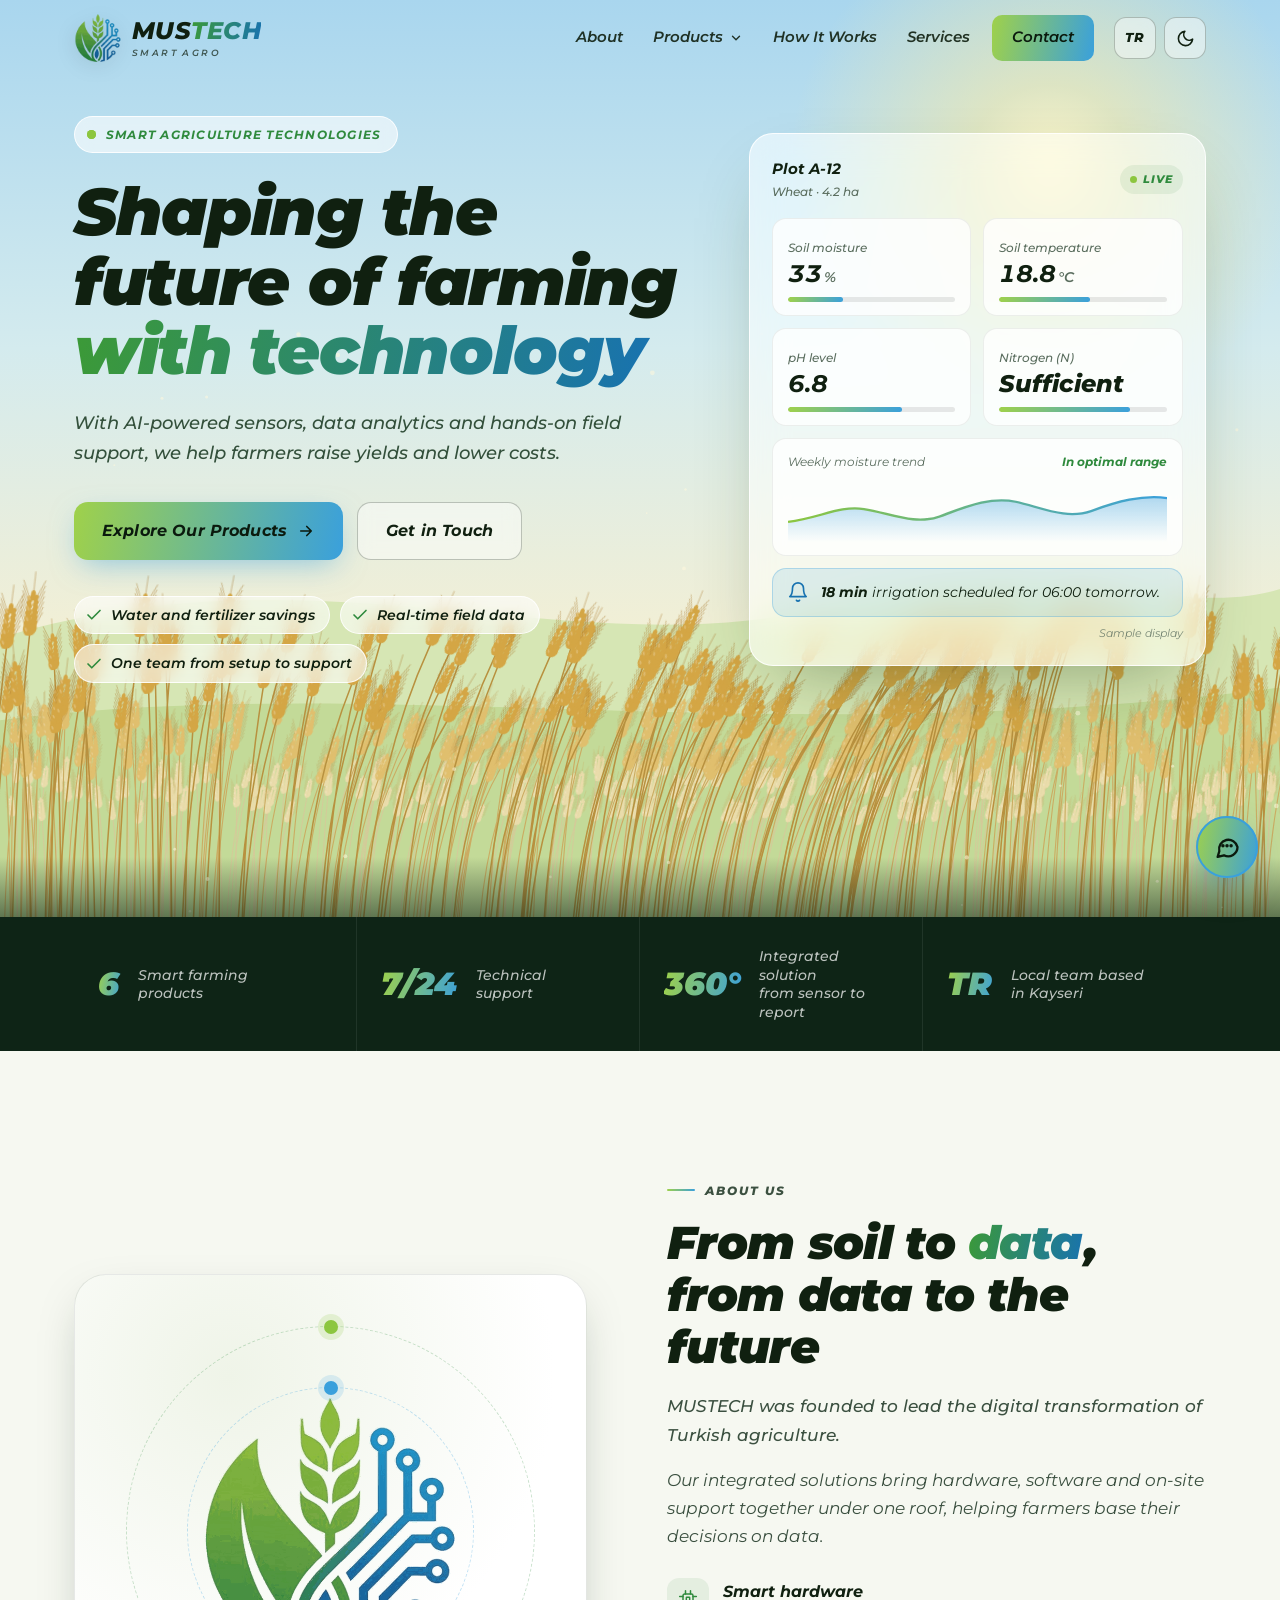
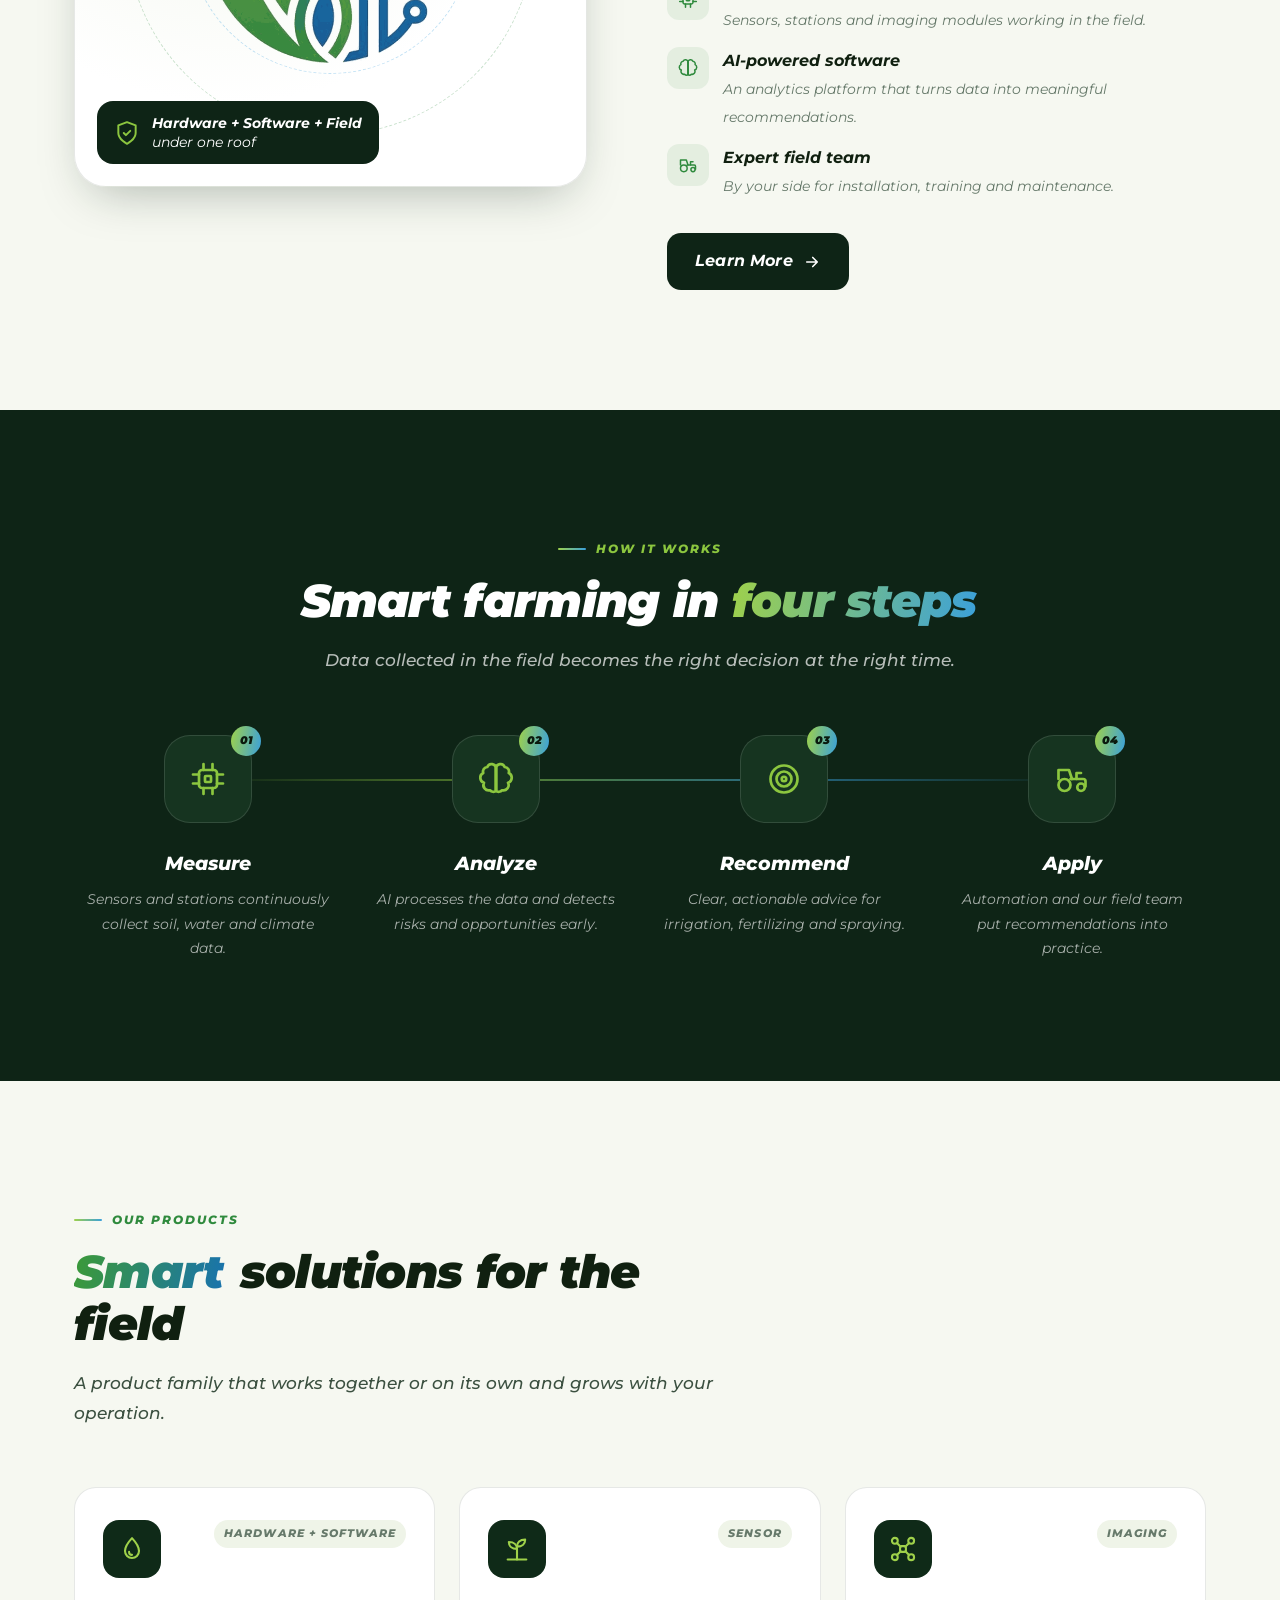
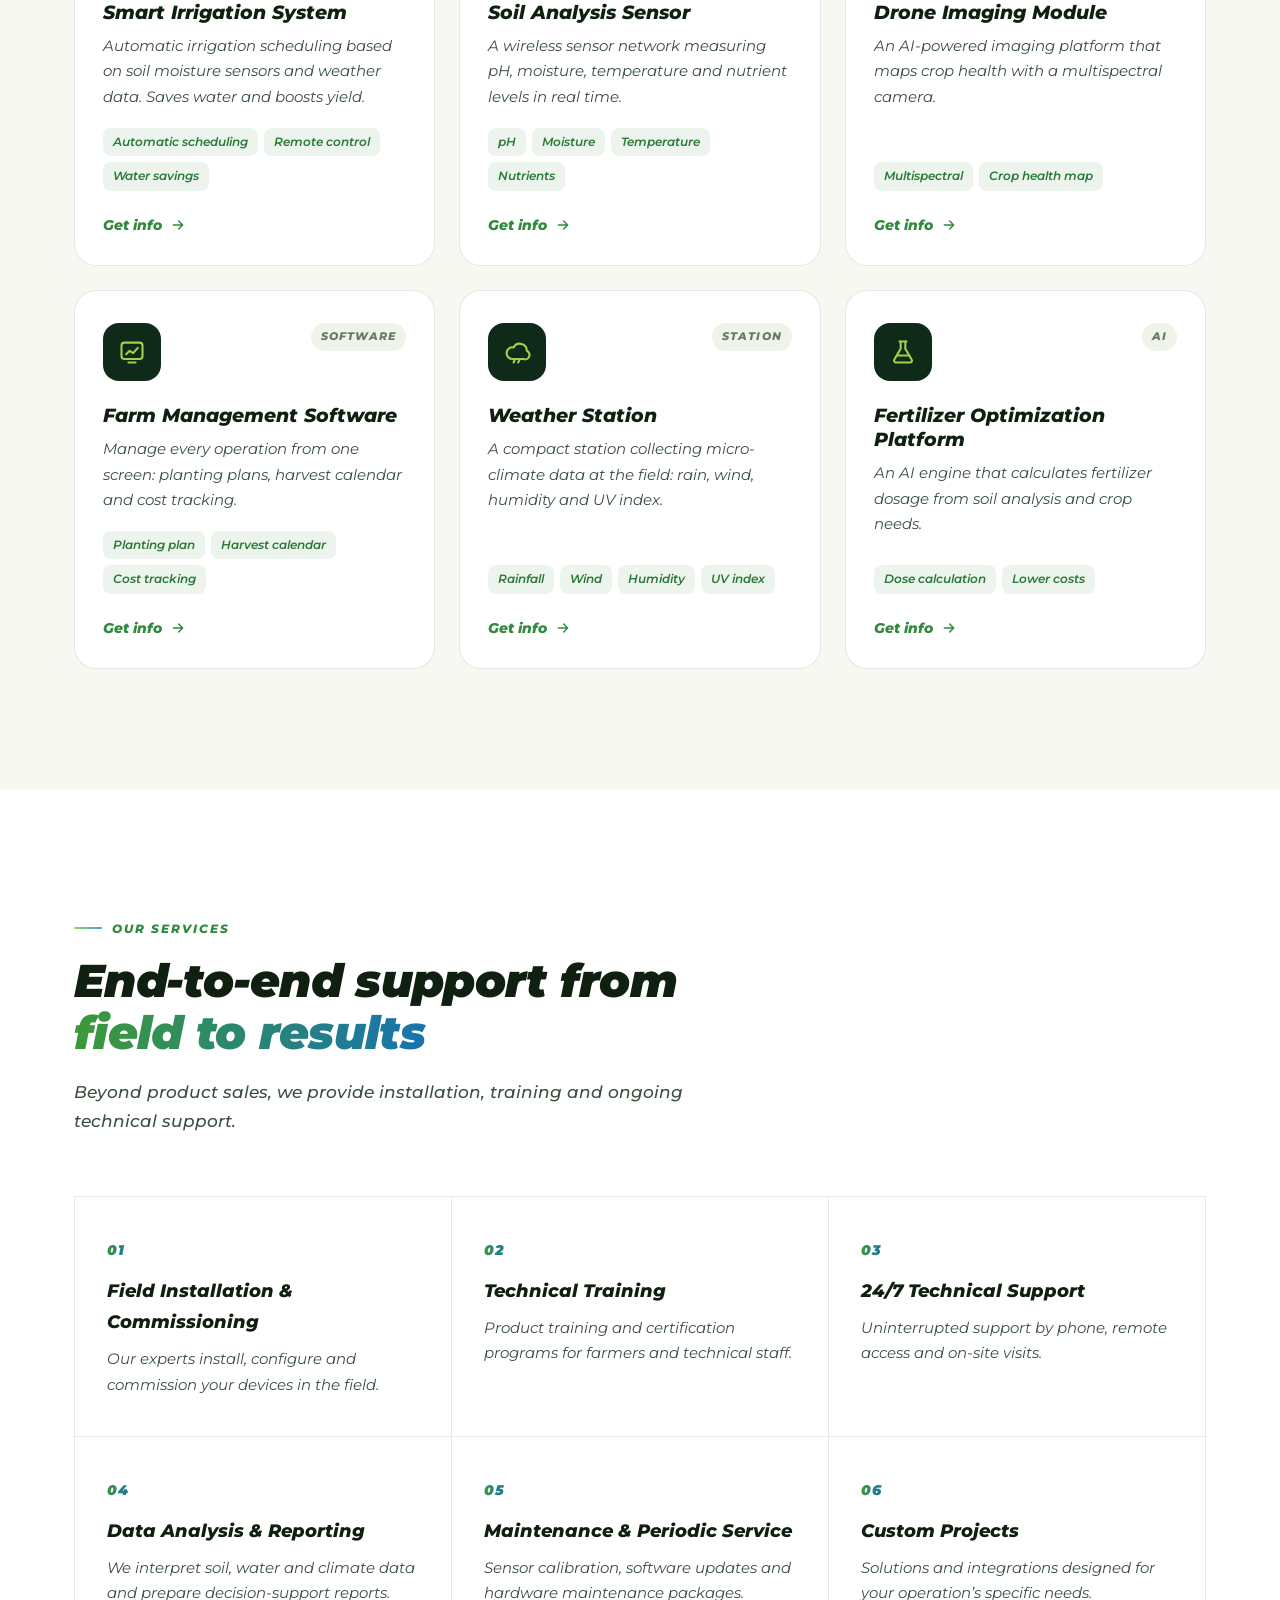
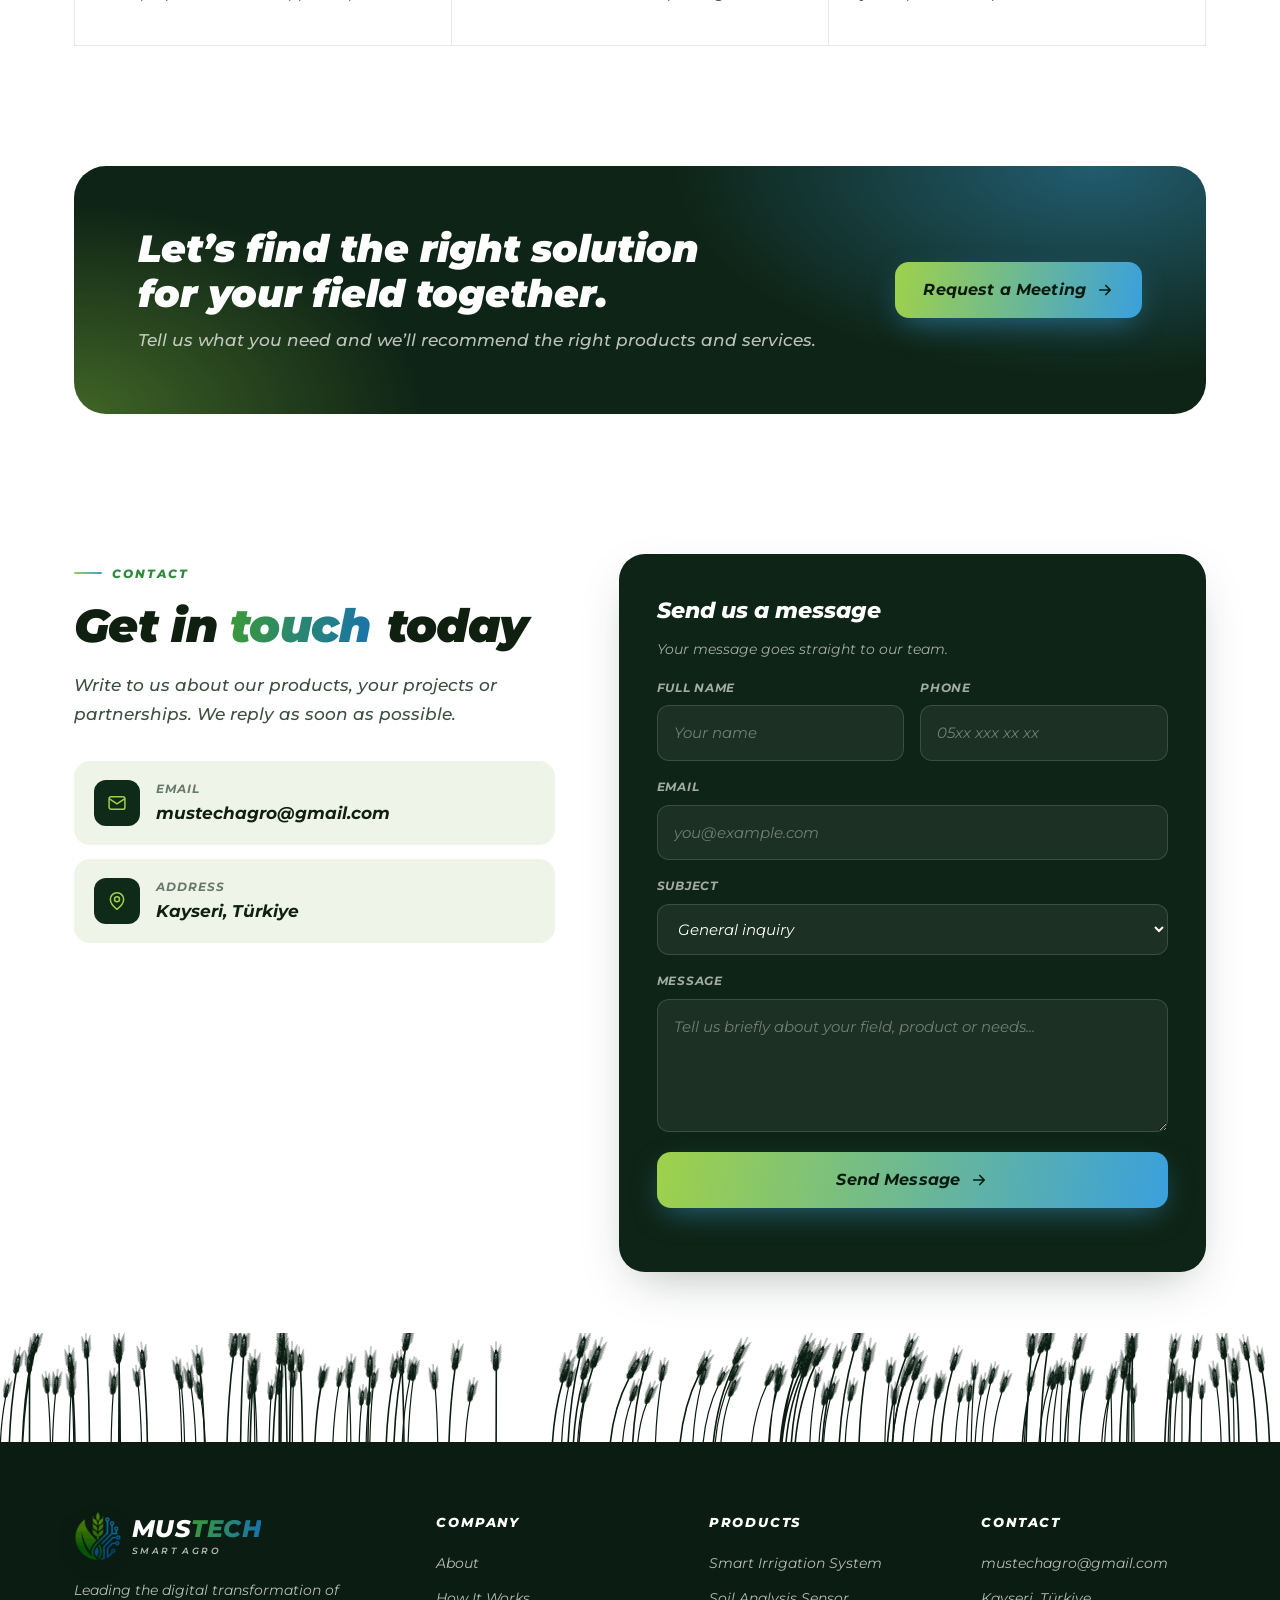
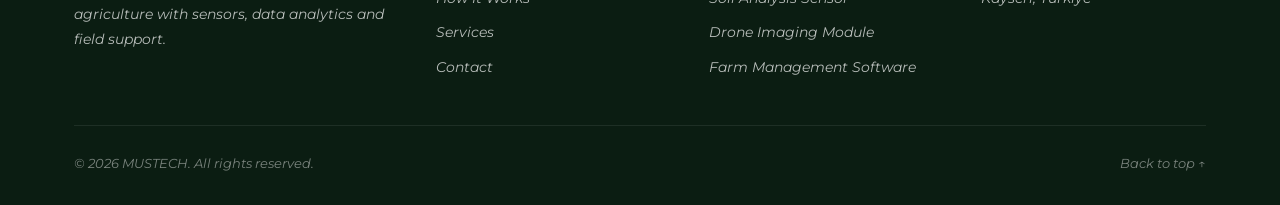
==== commit ece1d274: "newicon" ====
--- a/index.html
+++ b/index.html
@@ -1,18 +1,17 @@
 <!DOCTYPE html>
-<html lang="tr">
+<html lang="tr" data-theme="light">
 <head>
   <meta charset="UTF-8">
   <meta name="viewport" content="width=device-width, initial-scale=1">
   <title>MUSTECH | Akıllı Tarım Teknolojileri – Sensör, Sulama ve Tarla Yönetimi</title>
   <meta name="description" content="MUSTECH; akıllı sulama, toprak analiz sensörleri, drone görüntüleme, hava durumu istasyonu ve tarla yönetim yazılımıyla çiftçilerin verimini artırır, maliyetini düşürür. Kurulum, eğitim ve teknik destek.">
-  <meta name="keywords" content="akıllı tarım, hassas tarım, akıllı sulama, toprak sensörü, tarım drone, tarla yönetim yazılımı, gübre optimizasyonu, Kayseri">
   <link rel="canonical" href="https://mustechagro.com.tr/">
-  <meta name="theme-color" content="#062a19">
-  <meta name="robots" content="index, follow">
-
-  <!-- Sosyal medya paylaşım kartı -->
+  <meta name="theme-color" content="#0e2416">
+  <meta name="color-scheme" content="light dark">
+
   <meta property="og:type" content="website">
   <meta property="og:locale" content="tr_TR">
+  <meta property="og:locale:alternate" content="en_US">
   <meta property="og:site_name" content="MUSTECH">
   <meta property="og:title" content="MUSTECH | Akıllı Tarım Teknolojileri">
   <meta property="og:description" content="Sensörler, veri analitiği ve saha desteğiyle tarımda verimi artıran bütünleşik çözümler.">
@@ -26,13 +25,24 @@
   <link rel="apple-touch-icon" href="assets/img/apple-touch-icon.png">
   <link rel="manifest" href="site.webmanifest">
 
-  <link rel="preconnect" href="https://fonts.googleapis.com">
-  <link rel="preconnect" href="https://fonts.gstatic.com" crossorigin>
-  <link rel="stylesheet" href="https://fonts.googleapis.com/css2?family=Outfit:wght@300;400;500;600;700;800&display=swap">
-  <link rel="stylesheet" href="assets/css/style.css?v=2">
-  <link rel="preload" as="image" href="assets/img/logo.png">
-  <script>document.documentElement.classList.add('js');</script>
-  <script src="assets/js/main.js?v=2" defer></script>
+  <!-- Tema ve dil, sayfa çizilmeden önce seçilir (yanıp sönmeyi önler) -->
+  <script>
+    (function () {
+      var d = document.documentElement, t, l;
+      try { t = localStorage.getItem('mt-theme'); l = localStorage.getItem('mt-lang'); } catch (e) {}
+      if (!t) t = window.matchMedia && matchMedia('(prefers-color-scheme: dark)').matches ? 'dark' : 'light';
+      if (!l) l = (navigator.language || 'tr').toLowerCase().indexOf('tr') === 0 ? 'tr' : 'en';
+      d.setAttribute('data-theme', t); d.setAttribute('lang', l); d.classList.add('js');
+    })();
+  </script>
+
+  <link rel="preload" href="assets/fonts/montserrat-latin-wght-italic.woff2" as="font" type="font/woff2" crossorigin>
+  <link rel="preload" href="assets/fonts/montserrat-latin-ext-wght-italic.woff2" as="font" type="font/woff2" crossorigin>
+  <link rel="stylesheet" href="assets/css/style.css?v=3">
+  <script src="assets/js/i18n.js?v=3" defer></script>
+  <script src="assets/js/main.js?v=3" defer></script>
+  <script src="assets/js/wheat.js?v=3" defer></script>
+  <script src="assets/js/bot.js?v=3" defer></script>
 
   <script type="application/ld+json">
   {
@@ -44,14 +54,13 @@
     "logo": "https://mustechagro.com.tr/assets/img/logo-512.png",
     "description": "Akıllı tarım teknolojileri: sensörler, akıllı sulama, drone görüntüleme ve tarla yönetim yazılımı.",
     "address": { "@type": "PostalAddress", "addressLocality": "Kayseri", "addressCountry": "TR" },
-    "email": "info@mustech.com.tr"
+    "email": "mustechagro@gmail.com"
   }
   </script>
 </head>
 <body>
-<a class="skip-link" href="#main">İçeriğe geç</a>
-
-<!-- İkon seti (tek yerde tanımlı, her yerde <use> ile kullanılır) -->
+<a class="skip-link" href="#main" data-i18n="skip">İçeriğe geç</a>
+
 <svg width="0" height="0" style="position:absolute" aria-hidden="true">
   <defs>
     <symbol id="i-drop" viewBox="0 0 24 24" fill="none" stroke="currentColor" stroke-width="1.8" stroke-linecap="round" stroke-linejoin="round"><path d="M12 2.7S6 9.1 6 13.7a6 6 0 0 0 12 0C18 9.1 12 2.7 12 2.7z"/><path d="M9.5 14.5a2.5 2.5 0 0 0 2.5 2.5"/></symbol>
@@ -72,38 +81,49 @@
     <symbol id="i-phone" viewBox="0 0 24 24" fill="none" stroke="currentColor" stroke-width="1.8" stroke-linecap="round" stroke-linejoin="round"><path d="M22 16.9v3a2 2 0 0 1-2.2 2 19.8 19.8 0 0 1-8.6-3.1 19.5 19.5 0 0 1-6-6A19.8 19.8 0 0 1 2.1 4.2 2 2 0 0 1 4.1 2h3a2 2 0 0 1 2 1.7c.1.9.4 1.9.7 2.8a2 2 0 0 1-.5 2.1L8 9.9a16 16 0 0 0 6 6l1.3-1.3a2 2 0 0 1 2.1-.4c.9.3 1.9.6 2.8.7a2 2 0 0 1 1.7 2z"/></symbol>
     <symbol id="i-bell" viewBox="0 0 24 24" fill="none" stroke="currentColor" stroke-width="1.8" stroke-linecap="round" stroke-linejoin="round"><path d="M18 8A6 6 0 0 0 6 8c0 7-3 9-3 9h18s-3-2-3-9"/><path d="M13.7 21a2 2 0 0 1-3.4 0"/></symbol>
     <symbol id="i-shield" viewBox="0 0 24 24" fill="none" stroke="currentColor" stroke-width="1.8" stroke-linecap="round" stroke-linejoin="round"><path d="M12 22s8-4 8-10V5l-8-3-8 3v7c0 6 8 10 8 10z"/><path d="M9 12l2 2 4-4"/></symbol>
+    <symbol id="i-sun" viewBox="0 0 24 24" fill="none" stroke="currentColor" stroke-width="2" stroke-linecap="round" stroke-linejoin="round"><circle cx="12" cy="12" r="4.5"/><path d="M12 2v2M12 20v2M4.9 4.9l1.4 1.4M17.7 17.7l1.4 1.4M2 12h2M20 12h2M4.9 19.1l1.4-1.4M17.7 6.3l1.4-1.4"/></symbol>
+    <symbol id="i-moon" viewBox="0 0 24 24" fill="none" stroke="currentColor" stroke-width="2" stroke-linecap="round" stroke-linejoin="round"><path d="M21 12.8A9 9 0 1 1 11.2 3a7 7 0 0 0 9.8 9.8z"/></symbol>
+    <symbol id="i-chat" viewBox="0 0 24 24" fill="none" stroke="currentColor" stroke-width="2" stroke-linecap="round" stroke-linejoin="round"><path d="M21 12a8 8 0 0 1-11.6 7.1L4 20.5l1.4-4.9A8 8 0 1 1 21 12z"/><path d="M8.5 11h.01M12 11h.01M15.5 11h.01" stroke-width="3"/></symbol>
+    <symbol id="i-x" viewBox="0 0 24 24" fill="none" stroke="currentColor" stroke-width="2.2" stroke-linecap="round"><path d="M6 6l12 12M18 6L6 18"/></symbol>
+    <symbol id="i-send" viewBox="0 0 24 24" fill="none" stroke="currentColor" stroke-width="2" stroke-linecap="round" stroke-linejoin="round"><path d="M22 2L11 13"/><path d="M22 2l-7 20-4-9-9-4 20-7z"/></symbol>
   </defs>
 </svg>
 
 <!-- ===== NAVBAR ===== -->
 <header id="navbar">
   <div class="wrap">
-    <a href="#hero" class="brand" aria-label="MUSTECH ana sayfa">
-      <span class="brand-mark"><img src="assets/img/logo.png" width="40" height="40" alt=""></span>
-      <span class="brand-name">MUS<span>TECH</span><small>AKILLI TARIM</small></span>
+    <a href="#hero" class="brand" aria-label="MUSTECH">
+      <img src="assets/img/logo.png" width="48" height="48" alt="">
+      <span class="brand-name">MUS<span>TECH</span><small data-i18n="brand.tag">AKILLI TARIM</small></span>
     </a>
 
-    <button class="menu-btn" id="menuBtn" aria-label="Menüyü aç" aria-expanded="false" aria-controls="navLinks"><span></span></button>
-
-    <nav aria-label="Ana menü">
+    <nav aria-label="Menu">
       <ul class="nav-links" id="navLinks">
-        <li><a href="#about">Hakkımızda</a></li>
+        <li><a href="#about" data-i18n="nav.about">Hakkımızda</a></li>
         <li class="dropdown">
-          <button class="dd-toggle" aria-expanded="false" aria-haspopup="true">Ürünler <svg><use href="#i-chev"/></svg></button>
+          <button class="dd-toggle" aria-expanded="false" aria-haspopup="true"><span data-i18n="nav.products">Ürünler</span> <svg><use href="#i-chev"/></svg></button>
           <div class="dropdown-menu">
-            <a href="#urun-sulama"><span class="dd-ico"><svg><use href="#i-drop"/></svg></span>Akıllı Sulama Sistemi</a>
-            <a href="#urun-toprak"><span class="dd-ico"><svg><use href="#i-sprout"/></svg></span>Toprak Analiz Sensörü</a>
-            <a href="#urun-drone"><span class="dd-ico"><svg><use href="#i-drone"/></svg></span>Drone Görüntüleme Modülü</a>
-            <a href="#urun-yazilim"><span class="dd-ico"><svg><use href="#i-dash"/></svg></span>Tarla Yönetim Yazılımı</a>
-            <a href="#urun-hava"><span class="dd-ico"><svg><use href="#i-cloud"/></svg></span>Hava Durumu İstasyonu</a>
-            <a href="#urun-gubre"><span class="dd-ico"><svg><use href="#i-flask"/></svg></span>Gübre Optimizasyon Platformu</a>
+            <a href="#urun-sulama"><span class="dd-ico"><svg><use href="#i-drop"/></svg></span><span data-i18n="p1.name">Akıllı Sulama Sistemi</span></a>
+            <a href="#urun-toprak"><span class="dd-ico"><svg><use href="#i-sprout"/></svg></span><span data-i18n="p2.name">Toprak Analiz Sensörü</span></a>
+            <a href="#urun-drone"><span class="dd-ico"><svg><use href="#i-drone"/></svg></span><span data-i18n="p3.name">Drone Görüntüleme Modülü</span></a>
+            <a href="#urun-yazilim"><span class="dd-ico"><svg><use href="#i-dash"/></svg></span><span data-i18n="p4.name">Tarla Yönetim Yazılımı</span></a>
+            <a href="#urun-hava"><span class="dd-ico"><svg><use href="#i-cloud"/></svg></span><span data-i18n="p5.name">Hava Durumu İstasyonu</span></a>
+            <a href="#urun-gubre"><span class="dd-ico"><svg><use href="#i-flask"/></svg></span><span data-i18n="p6.name">Gübre Optimizasyon Platformu</span></a>
           </div>
         </li>
-        <li><a href="#process">Nasıl Çalışır</a></li>
-        <li><a href="#services">Hizmetler</a></li>
-        <li><a href="#contact" class="nav-cta">İletişim</a></li>
+        <li><a href="#process" data-i18n="nav.process">Nasıl Çalışır</a></li>
+        <li><a href="#services" data-i18n="nav.services">Hizmetler</a></li>
+        <li><a href="#contact" class="nav-cta" data-i18n="nav.contact">İletişim</a></li>
       </ul>
     </nav>
+
+    <div class="tools">
+      <button class="tool-btn lang-btn" id="langBtn" type="button" aria-label="Switch to English"><span id="langLabel">EN</span></button>
+      <button class="tool-btn" id="themeBtn" type="button" aria-label="Koyu temaya geç">
+        <svg class="ico-moon"><use href="#i-moon"/></svg><svg class="ico-sun"><use href="#i-sun"/></svg>
+      </button>
+      <button class="tool-btn menu-btn" id="menuBtn" type="button" aria-label="Menü" aria-expanded="false" aria-controls="navLinks"><span></span></button>
+    </div>
   </div>
 </header>
 
@@ -111,63 +131,59 @@
 
 <!-- ===== HERO ===== -->
 <section id="hero">
-  <!-- Video yalnızca masaüstünde ve hızlı bağlantıda yüklenir (main.js). Kendi videonuzu assets/video/ klasörüne koyup ilk sıraya ekleyebilirsiniz. -->
-  <video class="hero-video" id="heroVideo" muted loop playsinline preload="none" aria-hidden="true"
-         data-src="https://videos.pexels.com/video-files/4894264/4894264-hd_1920_1080_25fps.mp4|https://videos.pexels.com/video-files/4894264/4894264-uhd_2560_1440_25fps.mp4"></video>
-  <div class="hero-shade"></div>
-  <div class="hero-grid"></div>
+  <div class="sky" aria-hidden="true"></div>
+  <canvas id="wheatCanvas" class="wheat-canvas" aria-hidden="true"></canvas>
+  <div class="hero-fade" aria-hidden="true"></div>
 
   <div class="wrap hero-inner">
-    <div>
-      <span class="eyebrow"><i></i>Akıllı Tarım Teknolojileri</span>
-      <h1 class="hero-title">Tarımın geleceğini <span class="grad-text">teknolojiyle</span> şekillendiriyoruz</h1>
-      <p class="hero-sub">Yapay zeka destekli sensörler, veri analitiği ve sahada uygulama desteğiyle çiftçilerin verimini artırıyor, maliyetini düşürüyoruz.</p>
+    <div class="hero-copy">
+      <span class="eyebrow"><i></i><span data-i18n="hero.eyebrow">Akıllı Tarım Teknolojileri</span></span>
+      <h1 class="hero-title" data-i18n-html="hero.title">Tarımın geleceğini <span class="grad-text">teknolojiyle</span> şekillendiriyoruz</h1>
+      <p class="hero-sub" data-i18n="hero.sub">Yapay zeka destekli sensörler, veri analitiği ve sahada uygulama desteğiyle çiftçilerin verimini artırıyor, maliyetini düşürüyoruz.</p>
       <div class="hero-btns">
-        <a href="#products" class="btn btn-primary">Ürünlerimizi Keşfedin <svg><use href="#i-arrow"/></svg></a>
-        <a href="#contact" class="btn btn-ghost">Bizimle İletişime Geçin</a>
+        <a href="#products" class="btn btn-primary"><span data-i18n="hero.cta1">Ürünlerimizi Keşfedin</span> <svg><use href="#i-arrow"/></svg></a>
+        <a href="#contact" class="btn btn-ghost" data-i18n="hero.cta2">Bizimle İletişime Geçin</a>
       </div>
       <ul class="hero-points">
-        <li><svg><use href="#i-check"/></svg>Su ve gübre tasarrufu</li>
-        <li><svg><use href="#i-check"/></svg>Gerçek zamanlı tarla verisi</li>
-        <li><svg><use href="#i-check"/></svg>Kurulumdan desteğe tek ekip</li>
+        <li><svg><use href="#i-check"/></svg><span data-i18n="hero.pt1">Su ve gübre tasarrufu</span></li>
+        <li><svg><use href="#i-check"/></svg><span data-i18n="hero.pt2">Gerçek zamanlı tarla verisi</span></li>
+        <li><svg><use href="#i-check"/></svg><span data-i18n="hero.pt3">Kurulumdan desteğe tek ekip</span></li>
       </ul>
     </div>
 
-    <!-- Örnek kontrol paneli (görsel amaçlı) -->
     <div class="dash" aria-label="Örnek tarla kontrol paneli">
       <div class="dash-head">
-        <b>Parsel A-12 <small>Buğday · 42 dekar</small></b>
-        <span class="live">CANLI</span>
+        <b><span data-i18n="dash.plot">Parsel A-12</span> <small data-i18n="dash.crop">Buğday · 42 dekar</small></b>
+        <span class="live" data-i18n="dash.live">CANLI</span>
       </div>
       <div class="metrics">
-        <div class="metric"><span>Toprak nemi</span><strong><b data-live="moist">34</b><em>%</em></strong><div class="bar"><i data-bar="moist" style="width:34%"></i></div></div>
-        <div class="metric"><span>Toprak sıcaklığı</span><strong><b data-live="temp">18.6</b><em>°C</em></strong><div class="bar"><i data-bar="temp" style="width:52%"></i></div></div>
-        <div class="metric"><span>pH değeri</span><strong><b data-live="ph">6.8</b></strong><div class="bar"><i style="width:68%"></i></div></div>
-        <div class="metric"><span>Azot (N)</span><strong>Yeterli</strong><div class="bar"><i style="width:78%"></i></div></div>
+        <div class="metric"><span data-i18n="dash.moist">Toprak nemi</span><strong><b data-live="moist">34</b><em>%</em></strong><div class="bar"><i data-bar="moist" style="width:34%"></i></div></div>
+        <div class="metric"><span data-i18n="dash.temp">Toprak sıcaklığı</span><strong><b data-live="temp">18.6</b><em>°C</em></strong><div class="bar"><i data-bar="temp" style="width:52%"></i></div></div>
+        <div class="metric"><span data-i18n="dash.ph">pH değeri</span><strong><b data-live="ph">6.8</b></strong><div class="bar"><i style="width:68%"></i></div></div>
+        <div class="metric"><span data-i18n="dash.n">Azot (N)</span><strong data-i18n="dash.nval">Yeterli</strong><div class="bar"><i style="width:78%"></i></div></div>
       </div>
       <div class="spark">
-        <div class="spark-top"><span>Haftalık nem eğilimi</span><b>Optimum aralıkta</b></div>
+        <div class="spark-top"><span data-i18n="dash.trend">Haftalık nem eğilimi</span><b data-i18n="dash.opt">Optimum aralıkta</b></div>
         <svg viewBox="0 0 300 70" preserveAspectRatio="none" aria-hidden="true">
-          <defs><linearGradient id="sg" x1="0" x2="0" y1="0" y2="1"><stop offset="0" stop-color="#5cc8f0" stop-opacity=".45"/><stop offset="1" stop-color="#5cc8f0" stop-opacity="0"/></linearGradient>
-          <linearGradient id="sl" x1="0" x2="1"><stop offset="0" stop-color="#6fe3a5"/><stop offset="1" stop-color="#5cc8f0"/></linearGradient></defs>
+          <defs><linearGradient id="sg" x1="0" x2="0" y1="0" y2="1"><stop offset="0" stop-color="#3aa0dc" stop-opacity=".4"/><stop offset="1" stop-color="#3aa0dc" stop-opacity="0"/></linearGradient>
+          <linearGradient id="sl" x1="0" x2="1"><stop offset="0" stop-color="#8cc63f"/><stop offset="1" stop-color="#3aa0dc"/></linearGradient></defs>
           <path d="M0 48 C25 44 40 30 60 34 S100 52 120 42 S160 20 180 26 S220 46 240 36 S280 18 300 22 V70 H0Z" fill="url(#sg)"/>
           <path d="M0 48 C25 44 40 30 60 34 S100 52 120 42 S160 20 180 26 S220 46 240 36 S280 18 300 22" fill="none" stroke="url(#sl)" stroke-width="2.5"/>
         </svg>
       </div>
-      <div class="dash-alert"><svg><use href="#i-bell"/></svg><span>Yarın 06:00 için <b>18 dk</b> sulama planlandı.</span></div>
-      <p class="dash-note">Örnek gösterimdir</p>
-    </div>
-  </div>
-  <a href="#highlights" class="scroll-cue" aria-label="Aşağı kaydır"></a>
+      <div class="dash-alert"><svg><use href="#i-bell"/></svg><span data-i18n-html="dash.alert">Yarın 06:00 için <b>18 dk</b> sulama planlandı.</span></div>
+      <p class="dash-note" data-i18n="dash.note">Örnek gösterimdir</p>
+    </div>
+  </div>
 </section>
 
 <!-- ===== ÖNE ÇIKANLAR ===== -->
 <div class="strip" id="highlights">
   <div class="wrap">
-    <div class="strip-item"><b>6</b><span>Akıllı tarım<br>ürünü</span></div>
-    <div class="strip-item"><b>7/24</b><span>Teknik destek<br>hizmeti</span></div>
-    <div class="strip-item"><b>360°</b><span>Sensörden rapora<br>bütünleşik çözüm</span></div>
-    <div class="strip-item"><b>TR</b><span>Kayseri merkezli<br>yerli ekip</span></div>
+    <div class="strip-item"><b>6</b><span data-i18n-html="strip.1">Akıllı tarım<br>ürünü</span></div>
+    <div class="strip-item"><b>7/24</b><span data-i18n-html="strip.2">Teknik destek<br>hizmeti</span></div>
+    <div class="strip-item"><b>360°</b><span data-i18n-html="strip.3">Sensörden rapora<br>bütünleşik çözüm</span></div>
+    <div class="strip-item"><b>TR</b><span data-i18n-html="strip.4">Kayseri merkezli<br>yerli ekip</span></div>
   </div>
 </div>
 
@@ -176,37 +192,37 @@
   <div class="wrap about-grid">
     <div class="about-visual reveal">
       <span class="orbit o1"></span><span class="orbit o2"></span>
-      <img src="assets/img/logo-512.png" width="512" height="512" alt="MUSTECH logosu" loading="lazy">
-      <div class="about-badge"><svg><use href="#i-shield"/></svg><span><b>Donanım + Yazılım + Saha</b><br>tek çatı altında</span></div>
+      <img src="assets/img/logo-512.png" width="512" height="512" alt="MUSTECH" loading="lazy">
+      <div class="about-badge"><svg><use href="#i-shield"/></svg><span data-i18n-html="about.badge"><b>Donanım + Yazılım + Saha</b><br>tek çatı altında</span></div>
     </div>
     <div class="about-text reveal" style="--d:.1s">
-      <p class="label">Hakkımızda</p>
-      <h2 class="h2">Topraktan <em>veriye</em>, veriden geleceğe</h2>
-      <p class="lead">MUSTECH olarak Türkiye'nin tarım sektörünü dijital dönüşüme taşımak için kurulduk.</p>
-      <p>Donanım, yazılım ve sahada destek hizmetlerini tek çatı altında birleştiren bütünleşik çözümlerimizle çiftçilerin kararlarını veriye dayandırmalarını sağlıyoruz.</p>
+      <p class="label" data-i18n="about.label">Hakkımızda</p>
+      <h2 class="h2" data-i18n-html="about.title">Topraktan <em>veriye</em>, veriden geleceğe</h2>
+      <p class="lead" data-i18n="about.lead">MUSTECH olarak Türkiye'nin tarım sektörünü dijital dönüşüme taşımak için kurulduk.</p>
+      <p data-i18n="about.p">Donanım, yazılım ve sahada destek hizmetlerini tek çatı altında birleştiren bütünleşik çözümlerimizle çiftçilerin kararlarını veriye dayandırmalarını sağlıyoruz.</p>
       <ul class="checks">
-        <li><span class="ci"><svg><use href="#i-chip"/></svg></span><div><b>Akıllı donanım</b><span>Tarlada çalışan sensörler, istasyonlar ve görüntüleme modülleri.</span></div></li>
-        <li><span class="ci"><svg><use href="#i-brain"/></svg></span><div><b>Yapay zeka destekli yazılım</b><span>Verileri anlamlı önerilere dönüştüren analiz platformu.</span></div></li>
-        <li><span class="ci"><svg><use href="#i-tractor"/></svg></span><div><b>Sahada uzman ekip</b><span>Kurulum, eğitim ve bakımda yanınızda.</span></div></li>
+        <li><span class="ci"><svg><use href="#i-chip"/></svg></span><div><b data-i18n="about.c1t">Akıllı donanım</b><span data-i18n="about.c1d">Tarlada çalışan sensörler, istasyonlar ve görüntüleme modülleri.</span></div></li>
+        <li><span class="ci"><svg><use href="#i-brain"/></svg></span><div><b data-i18n="about.c2t">Yapay zeka destekli yazılım</b><span data-i18n="about.c2d">Verileri anlamlı önerilere dönüştüren analiz platformu.</span></div></li>
+        <li><span class="ci"><svg><use href="#i-tractor"/></svg></span><div><b data-i18n="about.c3t">Sahada uzman ekip</b><span data-i18n="about.c3d">Kurulum, eğitim ve bakımda yanınızda.</span></div></li>
       </ul>
-      <a href="#contact" class="btn btn-dark">Daha Fazla Bilgi Alın <svg><use href="#i-arrow"/></svg></a>
+      <a href="#contact" class="btn btn-dark"><span data-i18n="about.cta">Daha Fazla Bilgi Alın</span> <svg><use href="#i-arrow"/></svg></a>
     </div>
   </div>
 </section>
 
 <!-- ===== NASIL ÇALIŞIR ===== -->
-<section id="process" class="dark">
+<section id="process" class="deep">
   <div class="wrap">
     <div class="section-head center reveal">
-      <p class="label">Nasıl Çalışır</p>
-      <h2 class="h2">Dört adımda <em>akıllı tarım</em></h2>
-      <p class="lead">Tarladan toplanan veri, doğru zamanda doğru karara dönüşür.</p>
+      <p class="label" data-i18n="proc.label">Nasıl Çalışır</p>
+      <h2 class="h2" data-i18n-html="proc.title">Dört adımda <em>akıllı tarım</em></h2>
+      <p class="lead" data-i18n="proc.lead">Tarladan toplanan veri, doğru zamanda doğru karara dönüşür.</p>
     </div>
     <div class="steps">
-      <div class="step reveal"><div class="step-ico"><svg><use href="#i-chip"/></svg></div><h3>Ölç</h3><p>Sensörler ve istasyonlar toprak, su ve iklim verilerini sürekli toplar.</p></div>
-      <div class="step reveal" style="--d:.1s"><div class="step-ico"><svg><use href="#i-brain"/></svg></div><h3>Analiz et</h3><p>Yapay zeka verileri işler, riskleri ve fırsatları erkenden tespit eder.</p></div>
-      <div class="step reveal" style="--d:.2s"><div class="step-ico"><svg><use href="#i-target"/></svg></div><h3>Öner</h3><p>Sulama, gübreleme ve ilaçlama için net, uygulanabilir öneriler sunar.</p></div>
-      <div class="step reveal" style="--d:.3s"><div class="step-ico"><svg><use href="#i-tractor"/></svg></div><h3>Uygula</h3><p>Otomasyon ve saha ekibimizle öneriler tarlada hayata geçer.</p></div>
+      <div class="step reveal"><div class="step-ico"><svg><use href="#i-chip"/></svg></div><h3 data-i18n="proc.s1t">Ölç</h3><p data-i18n="proc.s1d">Sensörler ve istasyonlar toprak, su ve iklim verilerini sürekli toplar.</p></div>
+      <div class="step reveal" style="--d:.1s"><div class="step-ico"><svg><use href="#i-brain"/></svg></div><h3 data-i18n="proc.s2t">Analiz et</h3><p data-i18n="proc.s2d">Yapay zeka verileri işler, riskleri ve fırsatları erkenden tespit eder.</p></div>
+      <div class="step reveal" style="--d:.2s"><div class="step-ico"><svg><use href="#i-target"/></svg></div><h3 data-i18n="proc.s3t">Öner</h3><p data-i18n="proc.s3d">Sulama, gübreleme ve ilaçlama için net, uygulanabilir öneriler sunar.</p></div>
+      <div class="step reveal" style="--d:.3s"><div class="step-ico"><svg><use href="#i-tractor"/></svg></div><h3 data-i18n="proc.s4t">Uygula</h3><p data-i18n="proc.s4d">Otomasyon ve saha ekibimizle öneriler tarlada hayata geçer.</p></div>
     </div>
   </div>
 </section>
@@ -215,52 +231,52 @@
 <section id="products">
   <div class="wrap">
     <div class="section-head reveal">
-      <p class="label">Ürünlerimiz</p>
-      <h2 class="h2">Tarla için <em>akıllı</em> çözümler</h2>
-      <p class="lead">Birlikte ya da ayrı ayrı çalışabilen, işletmenizin ölçeğine göre büyüyen ürün ailesi.</p>
+      <p class="label" data-i18n="prod.label">Ürünlerimiz</p>
+      <h2 class="h2" data-i18n-html="prod.title">Tarla için <em>akıllı</em> çözümler</h2>
+      <p class="lead" data-i18n="prod.lead">Birlikte ya da ayrı ayrı çalışabilen, işletmenizin ölçeğine göre büyüyen ürün ailesi.</p>
     </div>
     <div class="products-grid">
       <article class="product reveal" id="urun-sulama">
-        <div class="p-top"><span class="p-ico"><svg><use href="#i-drop"/></svg></span><span class="tag">Donanım + Yazılım</span></div>
-        <h3>Akıllı Sulama Sistemi</h3>
-        <p>Toprak nem sensörleri ve hava durumu verisiyle otomatik sulama zamanlaması. Su tasarrufu ve verim artışı.</p>
-        <ul class="p-feats"><li>Otomatik zamanlama</li><li>Uzaktan kontrol</li><li>Su tasarrufu</li></ul>
-        <a href="#contact" class="p-link" data-product="Akıllı Sulama Sistemi">Bilgi alın <svg><use href="#i-arrow"/></svg></a>
+        <div class="p-top"><span class="p-ico"><svg><use href="#i-drop"/></svg></span><span class="tag" data-i18n="p1.tag">Donanım + Yazılım</span></div>
+        <h3 data-i18n="p1.name">Akıllı Sulama Sistemi</h3>
+        <p data-i18n="p1.desc">Toprak nem sensörleri ve hava durumu verisiyle otomatik sulama zamanlaması. Su tasarrufu ve verim artışı.</p>
+        <ul class="p-feats" data-i18n-html="p1.feats"><li>Otomatik zamanlama</li><li>Uzaktan kontrol</li><li>Su tasarrufu</li></ul>
+        <a href="#contact" class="p-link" data-product="Akıllı Sulama Sistemi"><span data-i18n="prod.more">Bilgi alın</span> <svg><use href="#i-arrow"/></svg></a>
       </article>
       <article class="product reveal" id="urun-toprak" style="--d:.08s">
-        <div class="p-top"><span class="p-ico"><svg><use href="#i-sprout"/></svg></span><span class="tag">Sensör</span></div>
-        <h3>Toprak Analiz Sensörü</h3>
-        <p>pH, nem, sıcaklık ve besin değerlerini gerçek zamanlı ölçen kablosuz sensör ağı.</p>
-        <ul class="p-feats"><li>pH</li><li>Nem</li><li>Sıcaklık</li><li>Besin değerleri</li></ul>
-        <a href="#contact" class="p-link" data-product="Toprak Analiz Sensörü">Bilgi alın <svg><use href="#i-arrow"/></svg></a>
+        <div class="p-top"><span class="p-ico"><svg><use href="#i-sprout"/></svg></span><span class="tag" data-i18n="p2.tag">Sensör</span></div>
+        <h3 data-i18n="p2.name">Toprak Analiz Sensörü</h3>
+        <p data-i18n="p2.desc">pH, nem, sıcaklık ve besin değerlerini gerçek zamanlı ölçen kablosuz sensör ağı.</p>
+        <ul class="p-feats" data-i18n-html="p2.feats"><li>pH</li><li>Nem</li><li>Sıcaklık</li><li>Besin değerleri</li></ul>
+        <a href="#contact" class="p-link" data-product="Toprak Analiz Sensörü"><span data-i18n="prod.more">Bilgi alın</span> <svg><use href="#i-arrow"/></svg></a>
       </article>
       <article class="product reveal" id="urun-drone" style="--d:.16s">
-        <div class="p-top"><span class="p-ico"><svg><use href="#i-drone"/></svg></span><span class="tag">Görüntüleme</span></div>
-        <h3>Drone Görüntüleme Modülü</h3>
-        <p>Multispektral kamera ile tarla sağlığını haritalayan yapay zeka destekli görüntüleme platformu.</p>
-        <ul class="p-feats"><li>Multispektral</li><li>Bitki sağlığı haritası</li></ul>
-        <a href="#contact" class="p-link" data-product="Drone Görüntüleme Modülü">Bilgi alın <svg><use href="#i-arrow"/></svg></a>
+        <div class="p-top"><span class="p-ico"><svg><use href="#i-drone"/></svg></span><span class="tag" data-i18n="p3.tag">Görüntüleme</span></div>
+        <h3 data-i18n="p3.name">Drone Görüntüleme Modülü</h3>
+        <p data-i18n="p3.desc">Multispektral kamera ile tarla sağlığını haritalayan yapay zeka destekli görüntüleme platformu.</p>
+        <ul class="p-feats" data-i18n-html="p3.feats"><li>Multispektral</li><li>Bitki sağlığı haritası</li></ul>
+        <a href="#contact" class="p-link" data-product="Drone Görüntüleme Modülü"><span data-i18n="prod.more">Bilgi alın</span> <svg><use href="#i-arrow"/></svg></a>
       </article>
       <article class="product reveal" id="urun-yazilim">
-        <div class="p-top"><span class="p-ico"><svg><use href="#i-dash"/></svg></span><span class="tag">Yazılım</span></div>
-        <h3>Tarla Yönetim Yazılımı</h3>
-        <p>Tüm operasyonları tek ekrandan yönetin. Ekim planı, hasat takvimi, maliyet takibi.</p>
-        <ul class="p-feats"><li>Ekim planı</li><li>Hasat takvimi</li><li>Maliyet takibi</li></ul>
-        <a href="#contact" class="p-link" data-product="Tarla Yönetim Yazılımı">Bilgi alın <svg><use href="#i-arrow"/></svg></a>
+        <div class="p-top"><span class="p-ico"><svg><use href="#i-dash"/></svg></span><span class="tag" data-i18n="p4.tag">Yazılım</span></div>
+        <h3 data-i18n="p4.name">Tarla Yönetim Yazılımı</h3>
+        <p data-i18n="p4.desc">Tüm operasyonları tek ekrandan yönetin. Ekim planı, hasat takvimi, maliyet takibi.</p>
+        <ul class="p-feats" data-i18n-html="p4.feats"><li>Ekim planı</li><li>Hasat takvimi</li><li>Maliyet takibi</li></ul>
+        <a href="#contact" class="p-link" data-product="Tarla Yönetim Yazılımı"><span data-i18n="prod.more">Bilgi alın</span> <svg><use href="#i-arrow"/></svg></a>
       </article>
       <article class="product reveal" id="urun-hava" style="--d:.08s">
-        <div class="p-top"><span class="p-ico"><svg><use href="#i-cloud"/></svg></span><span class="tag">İstasyon</span></div>
-        <h3>Hava Durumu İstasyonu</h3>
-        <p>Tarla başında mikro-iklim verileri toplayan kompakt istasyon. Yağmur, rüzgar, nem ve UV endeksi.</p>
-        <ul class="p-feats"><li>Yağış</li><li>Rüzgar</li><li>Nem</li><li>UV endeksi</li></ul>
-        <a href="#contact" class="p-link" data-product="Hava Durumu İstasyonu">Bilgi alın <svg><use href="#i-arrow"/></svg></a>
+        <div class="p-top"><span class="p-ico"><svg><use href="#i-cloud"/></svg></span><span class="tag" data-i18n="p5.tag">İstasyon</span></div>
+        <h3 data-i18n="p5.name">Hava Durumu İstasyonu</h3>
+        <p data-i18n="p5.desc">Tarla başında mikro-iklim verileri toplayan kompakt istasyon. Yağmur, rüzgar, nem ve UV endeksi.</p>
+        <ul class="p-feats" data-i18n-html="p5.feats"><li>Yağış</li><li>Rüzgar</li><li>Nem</li><li>UV endeksi</li></ul>
+        <a href="#contact" class="p-link" data-product="Hava Durumu İstasyonu"><span data-i18n="prod.more">Bilgi alın</span> <svg><use href="#i-arrow"/></svg></a>
       </article>
       <article class="product reveal" id="urun-gubre" style="--d:.16s">
-        <div class="p-top"><span class="p-ico"><svg><use href="#i-flask"/></svg></span><span class="tag">Yapay Zeka</span></div>
-        <h3>Gübre Optimizasyon Platformu</h3>
-        <p>Toprak analizi ve bitki ihtiyacına göre gübre dozunu hesaplayan yapay zeka motoru.</p>
-        <ul class="p-feats"><li>Doz hesaplama</li><li>Maliyet düşürme</li></ul>
-        <a href="#contact" class="p-link" data-product="Gübre Optimizasyon Platformu">Bilgi alın <svg><use href="#i-arrow"/></svg></a>
+        <div class="p-top"><span class="p-ico"><svg><use href="#i-flask"/></svg></span><span class="tag" data-i18n="p6.tag">Yapay Zeka</span></div>
+        <h3 data-i18n="p6.name">Gübre Optimizasyon Platformu</h3>
+        <p data-i18n="p6.desc">Toprak analizi ve bitki ihtiyacına göre gübre dozunu hesaplayan yapay zeka motoru.</p>
+        <ul class="p-feats" data-i18n-html="p6.feats"><li>Doz hesaplama</li><li>Maliyet düşürme</li></ul>
+        <a href="#contact" class="p-link" data-product="Gübre Optimizasyon Platformu"><span data-i18n="prod.more">Bilgi alın</span> <svg><use href="#i-arrow"/></svg></a>
       </article>
     </div>
   </div>
@@ -270,17 +286,17 @@
 <section id="services">
   <div class="wrap">
     <div class="section-head reveal">
-      <p class="label">Hizmetlerimiz</p>
-      <h2 class="h2">Tarladan <em>sonuca</em> uçtan uca destek</h2>
-      <p class="lead">Ürün satışının ötesinde; kurulum, eğitim ve sürekli teknik destek hizmetleri sunuyoruz.</p>
+      <p class="label" data-i18n="serv.label">Hizmetlerimiz</p>
+      <h2 class="h2" data-i18n-html="serv.title">Tarladan <em>sonuca</em> uçtan uca destek</h2>
+      <p class="lead" data-i18n="serv.lead">Ürün satışının ötesinde; kurulum, eğitim ve sürekli teknik destek hizmetleri sunuyoruz.</p>
     </div>
     <div class="services-grid reveal">
-      <div class="service"><span class="num">01</span><h3>Saha Kurulum ve Devreye Alma</h3><p>Uzman ekibimiz cihazlarınızı tarlanıza kurar, yapılandırır ve devreye alır.</p></div>
-      <div class="service"><span class="num">02</span><h3>Teknik Eğitim</h3><p>Çiftçi ve teknik personele yönelik ürün kullanım eğitimleri ve sertifika programları.</p></div>
-      <div class="service"><span class="num">03</span><h3>7/24 Teknik Destek</h3><p>Telefon, uzaktan bağlantı ve saha ziyareti ile kesintisiz destek hizmeti.</p></div>
-      <div class="service"><span class="num">04</span><h3>Veri Analizi ve Raporlama</h3><p>Toprak, su ve iklim verilerini yorumlayarak karar destek raporları hazırlıyoruz.</p></div>
-      <div class="service"><span class="num">05</span><h3>Bakım ve Periyodik Servis</h3><p>Sensör kalibrasyonu, yazılım güncellemeleri ve donanım bakım paketleri.</p></div>
-      <div class="service"><span class="num">06</span><h3>Özel Proje Geliştirme</h3><p>İşletmenizin özel ihtiyaçlarına göre tasarlanmış çözümler ve entegrasyon hizmetleri.</p></div>
+      <div class="service"><span class="num">01</span><h3 data-i18n="serv.s1t">Saha Kurulum ve Devreye Alma</h3><p data-i18n="serv.s1d">Uzman ekibimiz cihazlarınızı tarlanıza kurar, yapılandırır ve devreye alır.</p></div>
+      <div class="service"><span class="num">02</span><h3 data-i18n="serv.s2t">Teknik Eğitim</h3><p data-i18n="serv.s2d">Çiftçi ve teknik personele yönelik ürün kullanım eğitimleri ve sertifika programları.</p></div>
+      <div class="service"><span class="num">03</span><h3 data-i18n="serv.s3t">7/24 Teknik Destek</h3><p data-i18n="serv.s3d">Telefon, uzaktan bağlantı ve saha ziyareti ile kesintisiz destek hizmeti.</p></div>
+      <div class="service"><span class="num">04</span><h3 data-i18n="serv.s4t">Veri Analizi ve Raporlama</h3><p data-i18n="serv.s4d">Toprak, su ve iklim verilerini yorumlayarak karar destek raporları hazırlıyoruz.</p></div>
+      <div class="service"><span class="num">05</span><h3 data-i18n="serv.s5t">Bakım ve Periyodik Servis</h3><p data-i18n="serv.s5d">Sensör kalibrasyonu, yazılım güncellemeleri ve donanım bakım paketleri.</p></div>
+      <div class="service"><span class="num">06</span><h3 data-i18n="serv.s6t">Özel Proje Geliştirme</h3><p data-i18n="serv.s6d">İşletmenizin özel ihtiyaçlarına göre tasarlanmış çözümler ve entegrasyon hizmetleri.</p></div>
     </div>
   </div>
 </section>
@@ -290,10 +306,10 @@
   <div class="wrap">
     <div class="cta-box reveal">
       <div>
-        <h2>Tarlanız için doğru çözümü birlikte belirleyelim.</h2>
-        <p>İhtiyacınızı anlatın, size uygun ürün ve hizmet paketini önerelim.</p>
-      </div>
-      <a href="#contact" class="btn btn-primary">Görüşme Talep Edin <svg><use href="#i-arrow"/></svg></a>
+        <h2 data-i18n="cta.title">Tarlanız için doğru çözümü birlikte belirleyelim.</h2>
+        <p data-i18n="cta.sub">İhtiyacınızı anlatın, size uygun ürün ve hizmet paketini önerelim.</p>
+      </div>
+      <a href="#contact" class="btn btn-primary"><span data-i18n="cta.btn">Görüşme Talep Edin</span> <svg><use href="#i-arrow"/></svg></a>
     </div>
   </div>
 </section>
@@ -302,42 +318,43 @@
 <section id="contact">
   <div class="wrap contact-grid">
     <div class="reveal">
-      <p class="label">İletişim</p>
-      <h2 class="h2">Hemen <em>iletişime</em> geçin</h2>
-      <p class="lead">Ürünlerimiz, projeleriniz veya iş birliği için bize yazın. En kısa sürede dönüş yapıyoruz.</p>
+      <p class="label" data-i18n="contact.label">İletişim</p>
+      <h2 class="h2" data-i18n-html="contact.title">Hemen <em>iletişime</em> geçin</h2>
+      <p class="lead" data-i18n="contact.lead">Ürünlerimiz, projeleriniz veya iş birliği için bize yazın. En kısa sürede dönüş yapıyoruz.</p>
       <ul class="c-list">
-        <li><a href="mailto:info@mustech.com.tr"><span class="ci"><svg><use href="#i-mail"/></svg></span><span><small>E-posta</small><b>info@mustech.com.tr</b></span></a></li>
+        <li><a href="mailto:mustechagro@gmail.com"><span class="ci"><svg><use href="#i-mail"/></svg></span><span><small data-i18n="contact.email">E-posta</small><b>mustechagro@gmail.com</b></span></a></li>
         <!-- TELEFON: numara belli olunca aşağıdaki satırın yorumunu kaldırın
-        <li><a href="tel:+900000000000"><span class="ci"><svg><use href="#i-phone"/></svg></span><span><small>Telefon</small><b>+90 (000) 000 00 00</b></span></a></li>
+        <li><a href="tel:+900000000000"><span class="ci"><svg><use href="#i-phone"/></svg></span><span><small data-i18n="contact.phone">Telefon</small><b>+90 (000) 000 00 00</b></span></a></li>
         -->
-        <li><div><span class="ci"><svg><use href="#i-pin"/></svg></span><span><small>Adres</small><b>Kayseri, Türkiye</b></span></div></li>
+        <li><div><span class="ci"><svg><use href="#i-pin"/></svg></span><span><small data-i18n="contact.address">Adres</small><b>Kayseri, Türkiye</b></span></div></li>
       </ul>
     </div>
 
     <form class="form reveal" id="contactForm" style="--d:.1s" novalidate>
-      <h3>Bize mesaj gönderin</h3>
-      <p>Formu doldurun, e-posta uygulamanız mesajınız hazır şekilde açılsın.</p>
+      <h3 data-i18n="form.title">Bize mesaj gönderin</h3>
+      <p data-i18n="form.sub">Mesajınız doğrudan ekibimize iletilir.</p>
+      <input type="text" name="_honey" tabindex="-1" autocomplete="off" class="hp" aria-hidden="true">
       <div class="f-row">
-        <div class="field"><label for="f-name">Ad Soyad</label><input id="f-name" name="name" type="text" autocomplete="name" placeholder="Adınız Soyadınız" required></div>
-        <div class="field"><label for="f-phone">Telefon</label><input id="f-phone" name="phone" type="tel" autocomplete="tel" placeholder="05xx xxx xx xx"></div>
-      </div>
-      <div class="field"><label for="f-email">E-posta</label><input id="f-email" name="email" type="email" autocomplete="email" placeholder="ornek@email.com" required></div>
+        <div class="field"><label for="f-name" data-i18n="form.name">Ad Soyad</label><input id="f-name" name="name" type="text" autocomplete="name" data-i18n-ph="form.namePh" placeholder="Adınız Soyadınız" required></div>
+        <div class="field"><label for="f-phone" data-i18n="form.phone">Telefon</label><input id="f-phone" name="phone" type="tel" autocomplete="tel" placeholder="05xx xxx xx xx"></div>
+      </div>
+      <div class="field"><label for="f-email" data-i18n="form.email">E-posta</label><input id="f-email" name="email" type="email" autocomplete="email" data-i18n-ph="form.emailPh" placeholder="ornek@email.com" required></div>
       <div class="field">
-        <label for="f-topic">Konu</label>
+        <label for="f-topic" data-i18n="form.topic">Konu</label>
         <select id="f-topic" name="topic">
-          <option>Genel bilgi</option>
-          <option>Akıllı Sulama Sistemi</option>
-          <option>Toprak Analiz Sensörü</option>
-          <option>Drone Görüntüleme Modülü</option>
-          <option>Tarla Yönetim Yazılımı</option>
-          <option>Hava Durumu İstasyonu</option>
-          <option>Gübre Optimizasyon Platformu</option>
-          <option>Teknik destek</option>
-          <option>İş birliği</option>
+          <option value="Genel bilgi" data-i18n="t.general">Genel bilgi</option>
+          <option value="Akıllı Sulama Sistemi" data-i18n="p1.name">Akıllı Sulama Sistemi</option>
+          <option value="Toprak Analiz Sensörü" data-i18n="p2.name">Toprak Analiz Sensörü</option>
+          <option value="Drone Görüntüleme Modülü" data-i18n="p3.name">Drone Görüntüleme Modülü</option>
+          <option value="Tarla Yönetim Yazılımı" data-i18n="p4.name">Tarla Yönetim Yazılımı</option>
+          <option value="Hava Durumu İstasyonu" data-i18n="p5.name">Hava Durumu İstasyonu</option>
+          <option value="Gübre Optimizasyon Platformu" data-i18n="p6.name">Gübre Optimizasyon Platformu</option>
+          <option value="Teknik destek" data-i18n="t.support">Teknik destek</option>
+          <option value="İş birliği" data-i18n="t.partner">İş birliği</option>
         </select>
       </div>
-      <div class="field"><label for="f-msg">Mesajınız</label><textarea id="f-msg" name="message" rows="4" placeholder="Tarlanız, ürününüz veya ihtiyacınız hakkında kısaca bilgi verin..." required></textarea></div>
-      <button type="submit" class="btn btn-primary">Mesajı Gönder <svg><use href="#i-arrow"/></svg></button>
+      <div class="field"><label for="f-msg" data-i18n="form.msg">Mesajınız</label><textarea id="f-msg" name="message" rows="4" data-i18n-ph="form.msgPh" placeholder="Tarlanız, ürününüz veya ihtiyacınız hakkında kısaca bilgi verin..." required></textarea></div>
+      <button type="submit" class="btn btn-primary" id="formBtn"><span data-i18n="form.send">Mesajı Gönder</span> <svg><use href="#i-arrow"/></svg></button>
       <p class="form-status" id="formStatus" role="status" aria-live="polite"></p>
     </form>
   </div>
@@ -347,33 +364,56 @@
 
 <!-- ===== FOOTER ===== -->
 <footer>
+  <canvas id="footerWheat" class="footer-wheat" aria-hidden="true"></canvas>
   <div class="wrap">
     <div class="f-grid">
       <div>
         <a href="#hero" class="brand" aria-label="MUSTECH">
-          <span class="brand-mark"><img src="assets/img/logo.png" width="40" height="40" alt="" loading="lazy"></span>
-          <span class="brand-name">MUS<span>TECH</span><small>AKILLI TARIM</small></span>
+          <img src="assets/img/logo.png" width="48" height="48" alt="" loading="lazy">
+          <span class="brand-name">MUS<span>TECH</span><small data-i18n="brand.tag">AKILLI TARIM</small></span>
         </a>
-        <p class="f-about">Sensörler, veri analitiği ve saha desteğiyle tarımın dijital dönüşümüne öncülük ediyoruz.</p>
+        <p class="f-about" data-i18n="footer.about">Sensörler, veri analitiği ve saha desteğiyle tarımın dijital dönüşümüne öncülük ediyoruz.</p>
       </div>
       <div>
-        <h4>Kurumsal</h4>
-        <ul><li><a href="#about">Hakkımızda</a></li><li><a href="#process">Nasıl Çalışır</a></li><li><a href="#services">Hizmetler</a></li><li><a href="#contact">İletişim</a></li></ul>
+        <h4 data-i18n="footer.corp">Kurumsal</h4>
+        <ul><li><a href="#about" data-i18n="nav.about">Hakkımızda</a></li><li><a href="#process" data-i18n="nav.process">Nasıl Çalışır</a></li><li><a href="#services" data-i18n="nav.services">Hizmetler</a></li><li><a href="#contact" data-i18n="nav.contact">İletişim</a></li></ul>
       </div>
       <div>
-        <h4>Ürünler</h4>
-        <ul><li><a href="#urun-sulama">Akıllı Sulama</a></li><li><a href="#urun-toprak">Toprak Sensörü</a></li><li><a href="#urun-drone">Drone Görüntüleme</a></li><li><a href="#urun-yazilim">Tarla Yönetimi</a></li></ul>
+        <h4 data-i18n="nav.products">Ürünler</h4>
+        <ul><li><a href="#urun-sulama" data-i18n="p1.name">Akıllı Sulama Sistemi</a></li><li><a href="#urun-toprak" data-i18n="p2.name">Toprak Analiz Sensörü</a></li><li><a href="#urun-drone" data-i18n="p3.name">Drone Görüntüleme Modülü</a></li><li><a href="#urun-yazilim" data-i18n="p4.name">Tarla Yönetim Yazılımı</a></li></ul>
       </div>
       <div>
-        <h4>İletişim</h4>
-        <ul><li><a href="mailto:info@mustech.com.tr">info@mustech.com.tr</a></li><li>Kayseri, Türkiye</li></ul>
+        <h4 data-i18n="nav.contact">İletişim</h4>
+        <ul><li><a href="mailto:mustechagro@gmail.com">mustechagro@gmail.com</a></li><li>Kayseri, Türkiye</li></ul>
       </div>
     </div>
     <div class="f-bottom">
-      <span>© <span id="year">2026</span> MUSTECH. Tüm hakları saklıdır.</span>
-      <a href="#hero" class="to-top">Başa dön ↑</a>
+      <span>© <span id="year">2026</span> MUSTECH. <span data-i18n="footer.rights">Tüm hakları saklıdır.</span></span>
+      <a href="#hero" class="to-top"><span data-i18n="footer.top">Başa dön</span> ↑</a>
     </div>
   </div>
 </footer>
+
+<!-- ===== ASİSTAN (BOT) ===== -->
+<div class="bot" id="bot">
+  <button class="bot-fab" id="botFab" type="button" aria-expanded="false" aria-controls="botPanel" data-i18n-aria="bot.open" aria-label="Asistana soru sor">
+    <svg class="ico-chat"><use href="#i-chat"/></svg><svg class="ico-x"><use href="#i-x"/></svg>
+    <span class="bot-ping" aria-hidden="true"></span>
+  </button>
+  <div class="bot-panel" id="botPanel" role="dialog" aria-labelledby="botTitle" hidden>
+    <div class="bot-head">
+      <img src="assets/img/logo.png" width="36" height="36" alt="">
+      <div><b id="botTitle" data-i18n="bot.title">MUSTECH Asistan</b><small><i></i><span data-i18n="bot.status">Çevrimiçi · genellikle anında yanıtlar</span></small></div>
+      <button class="bot-close" id="botClose" type="button" data-i18n-aria="bot.close" aria-label="Kapat"><svg><use href="#i-x"/></svg></button>
+    </div>
+    <div class="bot-msgs" id="botMsgs" aria-live="polite"></div>
+    <div class="bot-chips" id="botChips"></div>
+    <form class="bot-input" id="botForm" autocomplete="off">
+      <input id="botText" type="text" maxlength="300" data-i18n-ph="bot.ph" placeholder="Sorunuzu yazın..." aria-label="Mesaj">
+      <button type="submit" data-i18n-aria="bot.send" aria-label="Gönder"><svg><use href="#i-send"/></svg></button>
+    </form>
+  </div>
+</div>
+
 </body>
 </html>
--- a/assets/css/style.css
+++ b/assets/css/style.css
@@ -1,153 +1,213 @@
 /* ==========================================================
    MUSTECH – Akıllı Tarım Teknolojileri
-   Renkler logodan alınmıştır: yeşil #0B7142, mavi #14A2DA
+   Renkler logodan: yaprak yeşili #8CC63F → #2F8A3D, devre mavisi #3AA0DC → #1872B0
+   Açık / koyu tema: html[data-theme]
    ========================================================== */
+
+@font-face {
+  font-family: 'Montserrat'; font-style: italic; font-weight: 100 900; font-display: swap;
+  src: url(../fonts/montserrat-latin-ext-wght-italic.woff2) format('woff2');
+  unicode-range: U+0100-02BA,U+02BD-02C5,U+02C7-02CC,U+02CE-02D7,U+02DD-02FF,U+0304,U+0308,U+0329,U+1D00-1DBF,U+1E00-1E9F,U+1EF2-1EFF,U+2020,U+20A0-20AB,U+20AD-20C0,U+2113,U+2C60-2C7F,U+A720-A7FF;
+}
+@font-face {
+  font-family: 'Montserrat'; font-style: italic; font-weight: 100 900; font-display: swap;
+  src: url(../fonts/montserrat-latin-wght-italic.woff2) format('woff2');
+  unicode-range: U+0000-00FF,U+0131,U+0152-0153,U+02BB-02BC,U+02C6,U+02DA,U+02DC,U+0304,U+0308,U+0329,U+2000-206F,U+20AC,U+2122,U+2191,U+2193,U+2212,U+2215,U+FEFF,U+FFFD;
+}
+
+/* ---------- Tema değişkenleri ---------- */
 :root {
-  --g-950: #03170d;
-  --g-900: #062a19;
-  --g-800: #0a3d24;
-  --g-700: #0b7142;   /* logo yeşili */
-  --g-500: #1f9d5c;
-  --g-300: #6fe3a5;
-  --b-600: #0e86b8;
-  --b-500: #14a2da;   /* logo mavisi */
-  --b-300: #5cc8f0;
-  --ink: #0c2318;
-  --ink-2: #3f5a4b;
-  --ink-3: #6a8073;
-  --paper: #f4f8f5;
-  --white: #ffffff;
-  --line: rgba(12, 35, 24, .1);
-  --grad: linear-gradient(100deg, var(--g-300) 0%, var(--b-300) 100%);
+  --lime: #8cc63f;
+  --green: #2f8a3d;
+  --blue: #3aa0dc;
+  --navy: #1872b0;
+  --grad: linear-gradient(100deg, #9fd14a 0%, #3aa0dc 100%);
+  --on-grad: #0b1a0e;
+
+  --bg: #f6f8f1;
+  --bg-alt: #ffffff;
+  --card: #ffffff;
+  --card-2: #eff4e8;
+  --text: #102010;
+  --text-2: #3b5040;
+  --text-3: #66796a;
+  --line: rgba(16, 32, 16, .1);
+  --accent: #2f8a3d;
+  --accent-2: #1872b0;
+  --grad-text: linear-gradient(100deg, #3c9a36 0%, #1872b0 100%);
+  --chip: rgba(47, 138, 61, .09);
+  --chip-text: #2a7a36;
+  --icon-bg: #0f2a18;
+  --icon-fg: #9fd14a;
+
+  --deep: #0e2416;
+  --deep-2: #163420;
+  --footer-bg: #0b1d12;
+
+  --sky: linear-gradient(180deg, #a9d6ee 0%, #d4ebee 38%, #f1efd6 68%, #f5e2ab 100%);
+  --sun: radial-gradient(circle at 82% 18%, rgba(255, 246, 200, .95) 0, rgba(255, 236, 160, .55) 80px, rgba(255, 226, 140, 0) 260px);
+  --hero-text: #102010;
+  --hero-sub: #33503b;
+  --hero-fade: #0e2416;
+  --glass: rgba(255, 255, 255, .58);
+  --glass-line: rgba(255, 255, 255, .85);
+  --glass-shadow: 0 30px 70px -30px rgba(40, 70, 30, .45);
+  --metric: rgba(255, 255, 255, .78);
+  --metric-line: rgba(16, 32, 16, .07);
+  --glass-text-2: #5b6e5f;
+  --nav-scrolled: rgba(255, 255, 255, .9);
+  --ghost-line: rgba(16, 32, 16, .25);
+  --ghost-bg: rgba(255, 255, 255, .45);
+
   --radius: 18px;
   --nav-h: 76px;
   --wrap: 1180px;
-  --shadow: 0 18px 50px -18px rgba(6, 42, 25, .35);
-}
-
+  --shadow: 0 18px 50px -18px rgba(14, 36, 22, .35);
+  color-scheme: light;
+}
+
+[data-theme="dark"] {
+  --bg: #08120c;
+  --bg-alt: #0b1710;
+  --card: #0f1d14;
+  --card-2: #14271a;
+  --text: #edf5ee;
+  --text-2: #b4c7b8;
+  --text-3: #87a08c;
+  --line: rgba(255, 255, 255, .09);
+  --accent: #9fd14a;
+  --accent-2: #5bb6ea;
+  --grad-text: linear-gradient(100deg, #a6d84e 0%, #4fb3ea 100%);
+  --chip: rgba(159, 209, 74, .1);
+  --chip-text: #b5dd73;
+  --icon-bg: #18301f;
+  --icon-fg: #a6d84e;
+
+  --deep: #0c1a11;
+  --deep-2: #12261a;
+  --footer-bg: #050b07;
+
+  --sky: linear-gradient(180deg, #040910 0%, #08141c 40%, #0d1d18 72%, #14241a 100%);
+  --sun: radial-gradient(circle at 82% 18%, rgba(235, 245, 255, .95) 0, rgba(210, 230, 255, .35) 34px, rgba(150, 190, 255, 0) 200px);
+  --hero-text: #ffffff;
+  --hero-sub: rgba(255, 255, 255, .76);
+  --hero-fade: #0c1a11;
+  --glass: rgba(255, 255, 255, .07);
+  --glass-line: rgba(255, 255, 255, .15);
+  --glass-shadow: 0 40px 80px -30px rgba(0, 0, 0, .7);
+  --metric: rgba(0, 0, 0, .3);
+  --metric-line: rgba(255, 255, 255, .08);
+  --glass-text-2: rgba(255, 255, 255, .6);
+  --nav-scrolled: rgba(8, 18, 12, .86);
+  --ghost-line: rgba(255, 255, 255, .35);
+  --ghost-bg: rgba(255, 255, 255, .06);
+  --shadow: 0 18px 50px -18px rgba(0, 0, 0, .7);
+  color-scheme: dark;
+}
+
+/* ---------- Temel ---------- */
 *, *::before, *::after { box-sizing: border-box; margin: 0; padding: 0; }
 html { scroll-behavior: smooth; scroll-padding-top: var(--nav-h); -webkit-text-size-adjust: 100%; }
 body {
-  font-family: 'Outfit', system-ui, -apple-system, 'Segoe UI', Roboto, sans-serif;
-  font-size: 17px;
-  line-height: 1.65;
-  color: var(--ink);
-  background: var(--paper);
+  font-family: 'Montserrat', system-ui, -apple-system, 'Segoe UI', Roboto, sans-serif;
+  font-style: italic;
+  font-size: 16.5px;
+  line-height: 1.7;
+  color: var(--text);
+  background: var(--bg);
   overflow-x: hidden;
   -webkit-font-smoothing: antialiased;
-}
-img, svg, video { display: block; max-width: 100%; }
+  transition: background-color .4s, color .4s;
+}
+input, textarea, select, button { font: inherit; font-style: italic; }
+img, svg, canvas { display: block; max-width: 100%; }
 a { color: inherit; }
-button { font: inherit; cursor: pointer; }
-:focus-visible { outline: 3px solid var(--b-300); outline-offset: 3px; border-radius: 6px; }
+button { cursor: pointer; }
+:focus-visible { outline: 3px solid var(--blue); outline-offset: 3px; border-radius: 6px; }
 
 .wrap { width: 100%; max-width: var(--wrap); margin: 0 auto; padding: 0 24px; }
-.skip-link {
-  position: absolute; left: 16px; top: -60px; z-index: 2000;
-  background: var(--white); color: var(--ink); padding: 10px 16px; border-radius: 8px;
-  font-weight: 600; text-decoration: none; transition: top .2s;
-}
+.skip-link { position: absolute; left: 16px; top: -60px; z-index: 3000; background: var(--card); color: var(--text); padding: 10px 16px; border-radius: 8px; font-weight: 600; text-decoration: none; }
 .skip-link:focus { top: 12px; }
-.sr-only { position: absolute; width: 1px; height: 1px; overflow: hidden; clip: rect(0 0 0 0); white-space: nowrap; }
-
-/* ---------- Buttons ---------- */
+.hp { position: absolute !important; left: -9999px; width: 1px; height: 1px; opacity: 0; }
+
+/* ---------- Düğmeler ---------- */
 .btn {
   display: inline-flex; align-items: center; justify-content: center; gap: 10px;
-  padding: 15px 28px; border-radius: 12px; border: 0;
-  font-weight: 700; font-size: .98rem; letter-spacing: .01em; text-decoration: none;
-  transition: transform .2s, box-shadow .2s, background .2s, color .2s, border-color .2s;
+  padding: 15px 28px; border-radius: 14px; border: 0;
+  font-weight: 700; font-size: .97rem; letter-spacing: .01em; text-decoration: none;
+  transition: transform .2s, box-shadow .2s, background .2s, color .2s, border-color .2s, filter .2s;
   white-space: nowrap;
 }
 .btn svg { width: 18px; height: 18px; transition: transform .2s; }
 .btn:hover svg { transform: translateX(3px); }
-.btn-primary {
-  background: var(--grad); color: var(--g-950);
-  box-shadow: 0 10px 30px -8px rgba(92, 200, 240, .55);
-}
-.btn-primary:hover { transform: translateY(-2px); box-shadow: 0 16px 40px -10px rgba(92, 200, 240, .75); }
-.btn-ghost {
-  background: rgba(255,255,255,.06); color: var(--white);
-  border: 1.5px solid rgba(255,255,255,.35); backdrop-filter: blur(6px);
-}
-.btn-ghost:hover { border-color: var(--white); background: rgba(255,255,255,.12); transform: translateY(-2px); }
-.btn-dark { background: var(--g-900); color: var(--white); }
-.btn-dark:hover { background: var(--g-700); transform: translateY(-2px); }
-
-/* ---------- Navbar ---------- */
-#navbar {
-  position: fixed; inset: 0 0 auto 0; height: var(--nav-h); z-index: 1000;
-  transition: background .35s, box-shadow .35s, height .35s;
-}
-#navbar .wrap { height: 100%; display: flex; align-items: center; justify-content: space-between; gap: 24px; }
+.btn-primary { background: var(--grad); color: var(--on-grad); box-shadow: 0 10px 30px -8px rgba(58, 160, 220, .55); }
+.btn-primary:hover { transform: translateY(-2px); box-shadow: 0 16px 40px -10px rgba(58, 160, 220, .7); filter: brightness(1.04); }
+.btn-primary:disabled { opacity: .6; cursor: wait; transform: none; }
+.btn-ghost { background: var(--ghost-bg); color: var(--hero-text); border: 1.5px solid var(--ghost-line); backdrop-filter: blur(8px); -webkit-backdrop-filter: blur(8px); }
+.btn-ghost:hover { border-color: var(--hero-text); transform: translateY(-2px); }
+.btn-dark { background: var(--deep); color: #fff; }
+[data-theme="dark"] .btn-dark { background: var(--card-2); border: 1px solid var(--line); }
+.btn-dark:hover { transform: translateY(-2px); filter: brightness(1.2); }
+
+/* ---------- Üst menü ---------- */
+#navbar { position: fixed; inset: 0 0 auto 0; height: var(--nav-h); z-index: 1000; transition: background .35s, box-shadow .35s; }
+#navbar > .wrap { height: 100%; display: flex; align-items: center; gap: 20px; }
 #navbar.scrolled {
-  background: rgba(255,255,255,.92);
-  backdrop-filter: saturate(160%) blur(16px);
-  -webkit-backdrop-filter: saturate(160%) blur(16px);
-  box-shadow: 0 1px 0 var(--line), 0 10px 30px -20px rgba(6,42,25,.4);
-}
-.brand { display: flex; align-items: center; gap: 12px; text-decoration: none; flex-shrink: 0; }
-.brand-mark {
-  width: 48px; height: 48px; border-radius: 14px; background: var(--white);
-  display: grid; place-items: center; box-shadow: 0 6px 20px -6px rgba(0,0,0,.35);
-}
-.brand-mark img { width: 40px; height: 40px; }
-.brand-name { font-weight: 800; font-size: 1.45rem; letter-spacing: .05em; line-height: 1; color: var(--white); transition: color .35s; }
-.brand-name span { color: var(--b-300); transition: color .35s; }
-.brand-name small { display: block; font-size: .62rem; font-weight: 500; letter-spacing: .22em; opacity: .75; margin-top: 4px; }
-#navbar.scrolled .brand-name { color: var(--g-700); }
-#navbar.scrolled .brand-name span { color: var(--b-500); }
-#navbar.scrolled .brand-mark { box-shadow: none; }
-
-.nav-links { display: flex; align-items: center; gap: 4px; list-style: none; }
+  background: var(--nav-scrolled);
+  backdrop-filter: saturate(160%) blur(16px); -webkit-backdrop-filter: saturate(160%) blur(16px);
+  box-shadow: 0 1px 0 var(--line), 0 10px 30px -22px rgba(0, 0, 0, .5);
+}
+.brand { display: flex; align-items: center; gap: 10px; text-decoration: none; flex-shrink: 0; }
+.brand img { width: 48px; height: 48px; filter: drop-shadow(0 4px 10px rgba(0, 0, 0, .15)); }
+.brand-name { font-weight: 800; font-size: 1.5rem; letter-spacing: .02em; line-height: 1; color: var(--hero-text); transition: color .35s; }
+.brand-name > span { background: var(--grad-text); -webkit-background-clip: text; background-clip: text; color: transparent; }
+.brand-name small { display: block; font-size: .58rem; font-weight: 600; letter-spacing: .26em; opacity: .7; margin-top: 5px; }
+#navbar.scrolled .brand-name { color: var(--text); }
+
+#navbar nav { margin-left: auto; }
+.nav-links { display: flex; align-items: center; gap: 2px; list-style: none; }
 .nav-links > li { position: relative; }
 .nav-links a, .nav-links .dd-toggle {
-  display: flex; align-items: center; gap: 6px;
-  padding: 10px 16px; border-radius: 10px; border: 0; background: none;
-  color: rgba(255,255,255,.88); font-size: .95rem; font-weight: 500; text-decoration: none;
-  transition: color .2s, background .2s;
-}
-.nav-links a:hover, .nav-links .dd-toggle:hover, .nav-links a.active { color: var(--white); background: rgba(255,255,255,.12); }
-#navbar.scrolled .nav-links a, #navbar.scrolled .nav-links .dd-toggle { color: var(--ink-2); }
-#navbar.scrolled .nav-links a:hover, #navbar.scrolled .nav-links .dd-toggle:hover,
-#navbar.scrolled .nav-links a.active { color: var(--g-700); background: rgba(11,113,66,.08); }
-.nav-links .nav-cta, #navbar.scrolled .nav-links .nav-cta {
-  margin-left: 8px; background: var(--grad); color: var(--g-950); font-weight: 700; padding: 10px 20px;
-}
-.nav-links .nav-cta:hover, #navbar.scrolled .nav-links .nav-cta:hover { color: var(--g-950); background: var(--grad); filter: brightness(1.06); }
+  display: flex; align-items: center; gap: 6px; padding: 10px 14px; border-radius: 10px; border: 0; background: none;
+  color: var(--hero-text); opacity: .9; font-size: .93rem; font-weight: 600; text-decoration: none; transition: color .2s, background .2s, opacity .2s;
+}
+.nav-links a:hover, .nav-links .dd-toggle:hover, .nav-links a.active { opacity: 1; background: rgba(127, 127, 127, .13); }
+#navbar.scrolled .nav-links a, #navbar.scrolled .nav-links .dd-toggle { color: var(--text-2); }
+#navbar.scrolled .nav-links a:hover, #navbar.scrolled .nav-links .dd-toggle:hover, #navbar.scrolled .nav-links a.active { color: var(--accent); background: var(--chip); }
+.nav-links .nav-cta, #navbar.scrolled .nav-links .nav-cta { margin-left: 6px; background: var(--grad); color: var(--on-grad); opacity: 1; padding: 10px 20px; }
+.nav-links .nav-cta:hover, #navbar.scrolled .nav-links .nav-cta:hover { background: var(--grad); color: var(--on-grad); filter: brightness(1.06); }
 .dd-toggle svg { width: 14px; height: 14px; transition: transform .25s; }
 
 .dropdown-menu {
-  position: absolute; top: calc(100% + 12px); left: 50%; width: 320px;
-  transform: translate(-50%, 8px);
-  background: var(--white); border-radius: 16px; padding: 10px;
-  box-shadow: 0 24px 60px -16px rgba(6,42,25,.45), 0 0 0 1px var(--line);
+  position: absolute; top: calc(100% + 12px); left: 50%; width: 330px; transform: translate(-50%, 8px);
+  background: var(--card); border-radius: 16px; padding: 10px;
+  box-shadow: 0 24px 60px -16px rgba(0, 0, 0, .4), 0 0 0 1px var(--line);
   opacity: 0; visibility: hidden; transition: opacity .2s, transform .2s, visibility .2s;
 }
 .dropdown-menu::before { content: ''; position: absolute; inset: -14px 0 auto 0; height: 14px; }
-.dropdown:hover .dropdown-menu, .dropdown:focus-within .dropdown-menu, .dropdown.open .dropdown-menu {
-  opacity: 1; visibility: visible; transform: translate(-50%, 0);
-}
+.dropdown:hover .dropdown-menu, .dropdown:focus-within .dropdown-menu, .dropdown.open .dropdown-menu { opacity: 1; visibility: visible; transform: translate(-50%, 0); }
 .dropdown:hover .dd-toggle svg, .dropdown.open .dd-toggle svg { transform: rotate(180deg); }
-.dropdown-menu a, #navbar.scrolled .dropdown-menu a {
-  display: flex; gap: 12px; align-items: center; padding: 10px 12px; color: var(--ink); font-size: .93rem;
-}
-.dropdown-menu a:hover, #navbar.scrolled .dropdown-menu a:hover { background: var(--paper); color: var(--g-700); }
-.dd-ico {
-  width: 34px; height: 34px; border-radius: 10px; flex-shrink: 0; display: grid; place-items: center;
-  background: linear-gradient(135deg, rgba(11,113,66,.12), rgba(20,162,218,.14)); color: var(--g-700);
-}
+.dropdown-menu a, #navbar.scrolled .dropdown-menu a { display: flex; gap: 12px; align-items: center; padding: 10px 12px; color: var(--text); font-size: .9rem; opacity: 1; }
+.dropdown-menu a:hover, #navbar.scrolled .dropdown-menu a:hover { background: var(--card-2); color: var(--accent); }
+.dd-ico { width: 34px; height: 34px; border-radius: 10px; flex-shrink: 0; display: grid; place-items: center; background: var(--chip); color: var(--accent); }
 .dd-ico svg { width: 18px; height: 18px; }
 
-#navbar nav { order: 1; }
-.menu-btn {
-  order: 2;
-  display: none; width: 46px; height: 46px; border-radius: 12px; border: 0;
-  background: rgba(255,255,255,.12); color: var(--white); place-items: center;
-}
-#navbar.scrolled .menu-btn { background: rgba(11,113,66,.08); color: var(--g-700); }
-.menu-btn span, .menu-btn span::before, .menu-btn span::after {
-  display: block; width: 20px; height: 2px; background: currentColor; border-radius: 2px; position: relative; transition: transform .25s, background .25s;
-}
+.tools { display: flex; align-items: center; gap: 8px; }
+.tool-btn {
+  width: 42px; height: 42px; border-radius: 12px; border: 1px solid var(--ghost-line); background: var(--ghost-bg);
+  color: var(--hero-text); display: grid; place-items: center; transition: background .2s, color .2s, border-color .2s, transform .2s;
+  backdrop-filter: blur(6px); -webkit-backdrop-filter: blur(6px);
+}
+.tool-btn:hover { transform: translateY(-1px); border-color: var(--hero-text); }
+.tool-btn svg { width: 19px; height: 19px; }
+#navbar.scrolled .tool-btn { color: var(--text); border-color: var(--line); background: var(--card-2); }
+.lang-btn { font-weight: 800; font-size: .8rem; letter-spacing: .04em; }
+.ico-sun { display: none; }
+[data-theme="dark"] .ico-sun { display: block; }
+[data-theme="dark"] .ico-moon { display: none; }
+
+.menu-btn { display: none; }
+.menu-btn span, .menu-btn span::before, .menu-btn span::after { display: block; width: 18px; height: 2px; background: currentColor; border-radius: 2px; position: relative; transition: transform .25s, background .25s; }
 .menu-btn span::before, .menu-btn span::after { content: ''; position: absolute; left: 0; }
 .menu-btn span::before { top: -6px; } .menu-btn span::after { top: 6px; }
 .nav-open .menu-btn span { background: transparent; }
@@ -155,326 +215,310 @@
 .nav-open .menu-btn span::after { transform: translateY(-6px) rotate(-45deg); }
 
 /* ---------- Hero ---------- */
-#hero {
-  position: relative; min-height: 100vh; min-height: 100svh;
-  display: flex; align-items: center; overflow: hidden;
-  background: radial-gradient(1200px 600px at 85% 10%, rgba(20,162,218,.28), transparent 60%),
-              radial-gradient(900px 600px at 0% 100%, rgba(31,157,92,.35), transparent 60%),
-              var(--g-950);
-  color: var(--white);
-  padding: calc(var(--nav-h) + 40px) 0 80px;
-}
-.hero-video { position: absolute; inset: 0; width: 100%; height: 100%; object-fit: cover; opacity: 0; transition: opacity 1.2s; }
-.hero-video.ready { opacity: 1; }
-.hero-shade {
-  position: absolute; inset: 0;
-  background: linear-gradient(90deg, rgba(3,23,13,.92) 0%, rgba(3,23,13,.72) 45%, rgba(3,23,13,.35) 100%),
-              linear-gradient(0deg, rgba(3,23,13,.85) 0%, transparent 35%);
-}
-.hero-grid {
-  position: absolute; inset: 0; pointer-events: none;
-  background-image: linear-gradient(rgba(255,255,255,.05) 1px, transparent 1px),
-                    linear-gradient(90deg, rgba(255,255,255,.05) 1px, transparent 1px);
-  background-size: 64px 64px;
-  -webkit-mask-image: radial-gradient(ellipse at 70% 40%, #000 0%, transparent 70%);
-          mask-image: radial-gradient(ellipse at 70% 40%, #000 0%, transparent 70%);
-}
+#hero { position: relative; min-height: 100vh; min-height: 100svh; display: flex; align-items: center; overflow: hidden; color: var(--hero-text); padding: calc(var(--nav-h) + 40px) 0 clamp(170px, 26vh, 260px); }
+.sky { position: absolute; inset: 0; background: var(--sun), var(--sky); transition: opacity .4s; }
+[data-theme="dark"] .sky::after { /* ay */
+  content: ''; position: absolute; top: calc(18% - 26px); left: calc(82% - 26px); width: 52px; height: 52px; border-radius: 50%;
+  background: radial-gradient(circle at 35% 35%, #ffffff, #dfe9f5 60%, #c6d4e6);
+  box-shadow: 0 0 40px 8px rgba(200, 220, 255, .25);
+}
+.wheat-canvas { position: absolute; inset: 0; width: 100%; height: 100%; }
+.hero-fade { position: absolute; inset: auto 0 0 0; height: 60px; background: linear-gradient(to bottom, transparent, var(--hero-fade)); opacity: .55; }
 .hero-inner { position: relative; z-index: 2; display: grid; grid-template-columns: 1.15fr .85fr; gap: 56px; align-items: center; }
 .eyebrow {
-  display: inline-flex; align-items: center; gap: 10px;
-  padding: 7px 16px 7px 8px; border-radius: 100px;
-  background: rgba(255,255,255,.08); border: 1px solid rgba(255,255,255,.16);
-  font-size: .82rem; font-weight: 600; letter-spacing: .06em; text-transform: uppercase; color: var(--g-300);
-  backdrop-filter: blur(8px);
-}
-.eyebrow i { width: 10px; height: 10px; margin-left: 6px; border-radius: 50%; background: var(--g-300); position: relative; flex-shrink: 0; }
-.eyebrow i::after { content: ''; position: absolute; inset: 0; border-radius: 50%; background: var(--g-300); animation: ping 2s infinite; }
-@keyframes ping { 0% { transform: scale(1); opacity: .7; } 100% { transform: scale(2.2); opacity: 0; } }
-.hero-title {
-  font-size: clamp(2.4rem, 5.4vw, 4.3rem); font-weight: 800; line-height: 1.04; letter-spacing: -.025em;
-  margin: 26px 0 22px;
-}
-.grad-text { background: var(--grad); -webkit-background-clip: text; background-clip: text; color: transparent; }
-.hero-sub { font-size: 1.15rem; font-weight: 300; color: rgba(255,255,255,.78); max-width: 560px; margin-bottom: 36px; }
+  display: inline-flex; align-items: center; gap: 10px; padding: 7px 16px 7px 12px; border-radius: 100px;
+  background: var(--glass); border: 1px solid var(--glass-line); backdrop-filter: blur(8px); -webkit-backdrop-filter: blur(8px);
+  font-size: .78rem; font-weight: 700; letter-spacing: .1em; text-transform: uppercase; color: var(--accent);
+}
+.eyebrow i { width: 9px; height: 9px; border-radius: 50%; background: var(--lime); position: relative; flex-shrink: 0; }
+.eyebrow i::after { content: ''; position: absolute; inset: 0; border-radius: 50%; background: var(--lime); animation: ping 2s infinite; }
+@keyframes ping { 0% { transform: scale(1); opacity: .7; } 100% { transform: scale(2.6); opacity: 0; } }
+.hero-title { font-size: clamp(2.3rem, 5.2vw, 4.1rem); font-weight: 900; line-height: 1.06; letter-spacing: -.02em; margin: 24px 0 22px; }
+.grad-text { background: var(--grad-text); -webkit-background-clip: text; background-clip: text; color: transparent; padding-right: .08em; }
+.hero-sub { font-size: 1.1rem; font-weight: 500; color: var(--hero-sub); max-width: 560px; margin-bottom: 34px; }
 .hero-btns { display: flex; gap: 14px; flex-wrap: wrap; }
-.hero-points { display: flex; gap: 26px; flex-wrap: wrap; margin-top: 44px; list-style: none; color: rgba(255,255,255,.72); font-size: .92rem; }
-.hero-points li { display: flex; align-items: center; gap: 8px; }
-.hero-points svg { width: 18px; height: 18px; color: var(--g-300); }
-
-/* hero dashboard card */
+.hero-points { display: flex; gap: 10px; flex-wrap: wrap; margin-top: 36px; list-style: none; color: var(--hero-sub); font-size: .9rem; font-weight: 600; }
+.hero-points li { display: flex; align-items: center; gap: 8px; padding: 6px 14px 6px 10px; border-radius: 100px; background: var(--glass); border: 1px solid var(--glass-line); backdrop-filter: blur(8px); -webkit-backdrop-filter: blur(8px); color: var(--hero-text); }
+.hero-points svg { width: 18px; height: 18px; color: var(--accent); }
+[data-theme="dark"] .hero-copy { text-shadow: 0 2px 20px rgba(0, 0, 0, .5); }
+
 .dash {
-  position: relative; border-radius: 24px; padding: 24px;
-  background: linear-gradient(160deg, rgba(255,255,255,.14), rgba(255,255,255,.04));
-  border: 1px solid rgba(255,255,255,.18);
-  backdrop-filter: blur(18px); -webkit-backdrop-filter: blur(18px);
-  box-shadow: 0 40px 80px -30px rgba(0,0,0,.6);
-  animation: float 7s ease-in-out infinite;
-}
-@keyframes float { 0%,100% { transform: translateY(0); } 50% { transform: translateY(-10px); } }
-.dash-head { display: flex; justify-content: space-between; align-items: center; margin-bottom: 18px; }
-.dash-head b { font-size: .95rem; font-weight: 600; }
-.dash-head small { display: block; font-size: .75rem; color: rgba(255,255,255,.55); font-weight: 400; }
-.live { display: inline-flex; align-items: center; gap: 6px; font-size: .72rem; font-weight: 700; letter-spacing: .08em; color: var(--g-300); padding: 5px 10px; border-radius: 100px; background: rgba(111,227,165,.12); }
-.live::before { content: ''; width: 7px; height: 7px; border-radius: 50%; background: var(--g-300); animation: blink 1.4s infinite; }
+  position: relative; border-radius: 24px; padding: 22px;
+  background: var(--glass); border: 1px solid var(--glass-line);
+  backdrop-filter: blur(18px) saturate(140%); -webkit-backdrop-filter: blur(18px) saturate(140%);
+  box-shadow: var(--glass-shadow); animation: float 7s ease-in-out infinite;
+}
+@keyframes float { 0%, 100% { transform: translateY(0); } 50% { transform: translateY(-10px); } }
+.dash-head { display: flex; justify-content: space-between; align-items: center; margin-bottom: 16px; }
+.dash-head b { font-size: .95rem; font-weight: 700; }
+.dash-head small { display: block; font-size: .74rem; color: var(--glass-text-2); font-weight: 500; }
+.live { display: inline-flex; align-items: center; gap: 6px; font-size: .7rem; font-weight: 800; letter-spacing: .08em; color: var(--accent); padding: 5px 10px; border-radius: 100px; background: var(--chip); }
+.live::before { content: ''; width: 7px; height: 7px; border-radius: 50%; background: var(--lime); animation: blink 1.4s infinite; }
 @keyframes blink { 50% { opacity: .25; } }
 .metrics { display: grid; grid-template-columns: 1fr 1fr; gap: 12px; }
-.metric { padding: 14px 16px; border-radius: 14px; background: rgba(3,23,13,.45); border: 1px solid rgba(255,255,255,.08); }
-.metric span { font-size: .75rem; color: rgba(255,255,255,.6); }
-.metric strong { display: block; font-size: 1.55rem; font-weight: 700; line-height: 1.2; font-variant-numeric: tabular-nums; }
-.metric strong em { font-style: normal; font-size: .9rem; font-weight: 500; color: rgba(255,255,255,.6); margin-left: 2px; }
-.bar { height: 5px; border-radius: 5px; background: rgba(255,255,255,.1); margin-top: 8px; overflow: hidden; }
+.metric, .spark { padding: 13px 15px; border-radius: 14px; background: var(--metric); border: 1px solid var(--metric-line); }
+.metric span { font-size: .74rem; color: var(--glass-text-2); font-weight: 500; }
+.metric strong { display: block; font-size: 1.5rem; font-weight: 800; line-height: 1.2; font-variant-numeric: tabular-nums; }
+.metric strong em { font-style: italic; font-size: .85rem; font-weight: 600; color: var(--glass-text-2); margin-left: 2px; }
+.bar { height: 5px; border-radius: 5px; background: rgba(127, 127, 127, .18); margin-top: 8px; overflow: hidden; }
 .bar i { display: block; height: 100%; border-radius: 5px; background: var(--grad); transition: width 1.2s ease; }
-.spark { margin-top: 14px; padding: 14px 16px; border-radius: 14px; background: rgba(3,23,13,.45); border: 1px solid rgba(255,255,255,.08); }
-.spark-top { display: flex; justify-content: space-between; font-size: .75rem; color: rgba(255,255,255,.6); margin-bottom: 6px; }
-.spark-top b { color: var(--g-300); font-weight: 600; }
-.spark svg { width: 100%; height: 70px; }
-.dash-alert {
-  margin-top: 14px; display: flex; gap: 12px; align-items: center; padding: 12px 14px; border-radius: 14px;
-  background: rgba(92,200,240,.14); border: 1px solid rgba(92,200,240,.3); font-size: .86rem;
-}
-.dash-alert svg { width: 22px; height: 22px; color: var(--b-300); flex-shrink: 0; }
-.dash-note { margin-top: 10px; text-align: right; font-size: .68rem; color: rgba(255,255,255,.4); }
-
-.scroll-cue { position: absolute; left: 50%; bottom: 26px; transform: translateX(-50%); z-index: 2; width: 26px; height: 42px; border: 2px solid rgba(255,255,255,.4); border-radius: 20px; }
-.scroll-cue::after { content: ''; position: absolute; left: 50%; top: 8px; width: 4px; height: 8px; margin-left: -2px; border-radius: 4px; background: var(--white); animation: cue 1.8s infinite; }
-@keyframes cue { 0% { opacity: 1; transform: translateY(0); } 100% { opacity: 0; transform: translateY(14px); } }
-
-/* ---------- Highlights strip ---------- */
-.strip { background: var(--g-900); color: var(--white); border-top: 1px solid rgba(255,255,255,.06); }
+.spark { margin-top: 12px; }
+.spark-top { display: flex; justify-content: space-between; font-size: .74rem; color: var(--glass-text-2); margin-bottom: 6px; }
+.spark-top b { color: var(--accent); font-weight: 700; }
+.spark svg { width: 100%; height: 64px; }
+.dash-alert { margin-top: 12px; display: flex; gap: 12px; align-items: center; padding: 12px 14px; border-radius: 14px; background: rgba(58, 160, 220, .14); border: 1px solid rgba(58, 160, 220, .3); font-size: .85rem; }
+.dash-alert svg { width: 22px; height: 22px; color: var(--accent-2); flex-shrink: 0; }
+.dash-note { margin-top: 8px; text-align: right; font-size: .66rem; color: var(--glass-text-2); opacity: .8; }
+
+/* ---------- Şerit ---------- */
+.strip { background: var(--deep); color: #fff; position: relative; }
 .strip .wrap { display: grid; grid-template-columns: repeat(4, 1fr); }
-.strip-item { padding: 30px 24px; display: flex; gap: 16px; align-items: center; border-right: 1px solid rgba(255,255,255,.08); }
+.strip-item { padding: 30px 24px; display: flex; gap: 16px; align-items: center; border-right: 1px solid rgba(255, 255, 255, .08); }
 .strip-item:last-child { border-right: 0; }
-.strip-item b { font-size: 2rem; font-weight: 800; line-height: 1; background: var(--grad); -webkit-background-clip: text; background-clip: text; color: transparent; }
-.strip-item span { font-size: .9rem; color: rgba(255,255,255,.7); line-height: 1.35; }
-
-/* ---------- Sections ---------- */
+.strip-item b { font-size: 2rem; font-weight: 900; line-height: 1; background: var(--grad); -webkit-background-clip: text; background-clip: text; color: transparent; padding-right: .1em; }
+.strip-item span { font-size: .86rem; color: rgba(255, 255, 255, .72); line-height: 1.35; font-weight: 500; }
+
+/* ---------- Bölümler ---------- */
 section { padding: 120px 0; }
 .section-head { max-width: 680px; margin-bottom: 60px; }
 .section-head.center { margin-left: auto; margin-right: auto; text-align: center; }
-.label {
-  display: inline-flex; align-items: center; gap: 10px;
-  font-size: .8rem; font-weight: 700; letter-spacing: .16em; text-transform: uppercase; color: var(--g-700); margin-bottom: 16px;
-}
+.label { display: inline-flex; align-items: center; gap: 10px; font-size: .78rem; font-weight: 800; letter-spacing: .16em; text-transform: uppercase; color: var(--accent); margin-bottom: 16px; }
 .label::before { content: ''; width: 28px; height: 2px; background: var(--grad); border-radius: 2px; }
-.h2 { font-size: clamp(2rem, 4.2vw, 3.1rem); font-weight: 800; line-height: 1.1; letter-spacing: -.02em; margin-bottom: 18px; }
-.h2 em { font-style: normal; color: var(--g-700); }
-.lead { font-size: 1.1rem; color: var(--ink-2); }
-.dark { background: var(--g-950); color: var(--white); }
-.dark .label { color: var(--g-300); }
-.dark .h2 em { color: transparent; background: var(--grad); -webkit-background-clip: text; background-clip: text; }
-.dark .lead { color: rgba(255,255,255,.68); }
-
-/* About */
+.h2 { font-size: clamp(1.9rem, 4vw, 2.9rem); font-weight: 900; line-height: 1.12; letter-spacing: -.015em; margin-bottom: 18px; }
+.h2 em { font-style: italic; background: var(--grad-text); -webkit-background-clip: text; background-clip: text; color: transparent; padding-right: .06em; }
+.lead { font-size: 1.08rem; color: var(--text-2); font-weight: 500; }
+.deep { background: var(--deep); color: #fff; }
+.deep .label { color: var(--lime); }
+.deep .h2 em { background: var(--grad); -webkit-background-clip: text; background-clip: text; }
+.deep .lead { color: rgba(255, 255, 255, .7); }
+
+/* Hakkımızda */
+#about { background: var(--bg); }
 .about-grid { display: grid; grid-template-columns: 1fr 1.05fr; gap: 80px; align-items: center; }
-.about-visual {
-  position: relative; aspect-ratio: 1 / 1; border-radius: 32px; overflow: hidden;
-  background: radial-gradient(circle at 30% 20%, #e7f6ee 0%, #ffffff 55%);
-  box-shadow: var(--shadow); display: grid; place-items: center;
-}
-.about-visual .orbit { position: absolute; border: 1.5px dashed rgba(11,113,66,.2); border-radius: 50%; }
-.about-visual .o1 { inset: 12%; animation: spin 50s linear infinite; }
-.about-visual .o2 { inset: 24%; border-color: rgba(20,162,218,.25); animation: spin 35s linear infinite reverse; }
-.about-visual .orbit::after { content: ''; position: absolute; top: -7px; left: 50%; width: 14px; height: 14px; margin-left: -7px; border-radius: 50%; background: var(--b-500); box-shadow: 0 0 0 6px rgba(20,162,218,.15); }
-.about-visual .o1::after { background: var(--g-500); box-shadow: 0 0 0 6px rgba(31,157,92,.15); }
+.about-visual { position: relative; aspect-ratio: 1 / 1; border-radius: 32px; overflow: hidden; background: radial-gradient(circle at 30% 20%, var(--card-2) 0%, var(--card) 60%); border: 1px solid var(--line); box-shadow: var(--shadow); display: grid; place-items: center; }
+.about-visual .orbit { position: absolute; border: 1.5px dashed rgba(47, 138, 61, .25); border-radius: 50%; }
+.about-visual .o1 { inset: 10%; animation: spin 50s linear infinite; }
+.about-visual .o2 { inset: 22%; border-color: rgba(58, 160, 220, .3); animation: spin 35s linear infinite reverse; }
+.about-visual .orbit::after { content: ''; position: absolute; top: -7px; left: 50%; width: 14px; height: 14px; margin-left: -7px; border-radius: 50%; background: var(--blue); box-shadow: 0 0 0 6px rgba(58, 160, 220, .16); }
+.about-visual .o1::after { background: var(--lime); box-shadow: 0 0 0 6px rgba(140, 198, 63, .18); }
 @keyframes spin { to { transform: rotate(360deg); } }
-.about-visual img { width: 46%; height: auto; position: relative; }
-.about-badge {
-  position: absolute; left: 24px; bottom: 24px; display: flex; gap: 12px; align-items: center;
-  background: var(--g-900); color: var(--white); padding: 14px 18px; border-radius: 16px; font-size: .9rem; line-height: 1.3;
-}
-.about-badge svg { width: 26px; height: 26px; color: var(--g-300); }
-.about-text p { color: var(--ink-2); margin-bottom: 18px; }
-.checks { list-style: none; display: grid; gap: 14px; margin: 30px 0 36px; }
+.about-visual img { width: 52%; height: auto; position: relative; }
+.about-badge { position: absolute; left: 22px; bottom: 22px; display: flex; gap: 12px; align-items: center; background: var(--deep); color: #fff; padding: 13px 17px; border-radius: 16px; font-size: .86rem; line-height: 1.35; }
+.about-badge svg { width: 26px; height: 26px; color: var(--lime); flex-shrink: 0; }
+.about-text p { color: var(--text-2); margin-bottom: 16px; }
+.checks { list-style: none; display: grid; gap: 14px; margin: 28px 0 34px; }
 .checks li { display: flex; gap: 14px; align-items: flex-start; }
-.checks .ci { width: 40px; height: 40px; border-radius: 12px; flex-shrink: 0; display: grid; place-items: center; background: linear-gradient(135deg, rgba(11,113,66,.12), rgba(20,162,218,.14)); color: var(--g-700); }
+.checks .ci { width: 42px; height: 42px; border-radius: 12px; flex-shrink: 0; display: grid; place-items: center; background: var(--chip); color: var(--accent); }
 .checks .ci svg { width: 20px; height: 20px; }
-.checks b { display: block; font-size: 1.02rem; }
-.checks span { font-size: .93rem; color: var(--ink-3); }
-
-/* Process */
+.checks b { display: block; font-size: 1rem; font-weight: 700; }
+.checks span { font-size: .9rem; color: var(--text-3); }
+
+/* Süreç */
 .steps { display: grid; grid-template-columns: repeat(4, 1fr); gap: 20px; counter-reset: s; position: relative; }
-.steps::before {
-  content: ''; position: absolute; top: 44px; left: 12%; right: 12%; height: 2px;
-  background: linear-gradient(90deg, rgba(111,227,165,.0), rgba(111,227,165,.5), rgba(92,200,240,.5), rgba(92,200,240,0));
-}
+.steps::before { content: ''; position: absolute; top: 44px; left: 12%; right: 12%; height: 2px; background: linear-gradient(90deg, rgba(140, 198, 63, 0), rgba(140, 198, 63, .55), rgba(58, 160, 220, .55), rgba(58, 160, 220, 0)); }
 .step { position: relative; text-align: center; padding: 0 10px; }
-.step-ico {
-  width: 88px; height: 88px; margin: 0 auto 24px; border-radius: 26px; display: grid; place-items: center;
-  background: var(--g-900); border: 1px solid rgba(255,255,255,.12); color: var(--g-300); position: relative;
-  transition: transform .3s, border-color .3s;
-}
-.step:hover .step-ico { transform: translateY(-6px); border-color: var(--b-300); }
+.step-ico { width: 88px; height: 88px; margin: 0 auto 24px; border-radius: 26px; display: grid; place-items: center; background: var(--deep-2); border: 1px solid rgba(255, 255, 255, .12); color: var(--lime); position: relative; transition: transform .3s, border-color .3s; }
+.step:hover .step-ico { transform: translateY(-6px) rotate(-3deg); border-color: var(--blue); }
 .step-ico svg { width: 36px; height: 36px; }
-.step-ico::after {
-  counter-increment: s; content: '0' counter(s); position: absolute; top: -10px; right: -10px;
-  width: 30px; height: 30px; border-radius: 50%; display: grid; place-items: center;
-  background: var(--grad); color: var(--g-950); font-size: .72rem; font-weight: 800;
-}
-.step h3 { font-size: 1.2rem; margin-bottom: 8px; }
-.step p { font-size: .93rem; color: rgba(255,255,255,.62); }
-
-/* Products */
+.step-ico::after { counter-increment: s; content: '0' counter(s); position: absolute; top: -10px; right: -10px; width: 30px; height: 30px; border-radius: 50%; display: grid; place-items: center; background: var(--grad); color: var(--on-grad); font-size: .7rem; font-weight: 900; }
+.step h3 { font-size: 1.2rem; font-weight: 800; margin-bottom: 8px; }
+.step p { font-size: .9rem; color: rgba(255, 255, 255, .64); }
+
+/* Ürünler */
+#products { background: var(--bg); }
 .products-grid { display: grid; grid-template-columns: repeat(3, 1fr); gap: 24px; }
-.product {
-  position: relative; display: flex; flex-direction: column; padding: 32px 30px 28px; border-radius: 22px;
-  background: var(--white); border: 1px solid var(--line); overflow: hidden;
-  transition: transform .3s, box-shadow .3s, border-color .3s;
-}
+.product { position: relative; display: flex; flex-direction: column; padding: 32px 28px 28px; border-radius: 22px; background: var(--card); border: 1px solid var(--line); overflow: hidden; transition: transform .3s, box-shadow .3s, border-color .3s; }
 .product::before { content: ''; position: absolute; inset: 0 0 auto 0; height: 4px; background: var(--grad); transform: scaleX(0); transform-origin: left; transition: transform .4s; }
-.product:hover { transform: translateY(-8px); box-shadow: var(--shadow); border-color: transparent; }
+.product:hover { transform: translateY(-8px); box-shadow: var(--shadow); }
 .product:hover::before, .product:target::before { transform: scaleX(1); }
-.product:target { box-shadow: 0 0 0 3px var(--b-300), var(--shadow); }
-.p-top { display: flex; justify-content: space-between; align-items: flex-start; margin-bottom: 24px; }
-.p-ico { width: 58px; height: 58px; border-radius: 16px; display: grid; place-items: center; background: var(--g-900); color: var(--g-300); transition: background .3s, color .3s; }
+.product:target { box-shadow: 0 0 0 3px var(--blue), var(--shadow); }
+.p-top { display: flex; justify-content: space-between; align-items: flex-start; margin-bottom: 22px; }
+.p-ico { width: 58px; height: 58px; border-radius: 16px; display: grid; place-items: center; background: var(--icon-bg); color: var(--icon-fg); transition: background .3s, color .3s, transform .3s; }
 .p-ico svg { width: 28px; height: 28px; }
-.product:hover .p-ico { background: var(--grad); color: var(--g-950); }
-.tag { font-size: .7rem; font-weight: 700; letter-spacing: .1em; text-transform: uppercase; padding: 5px 10px; border-radius: 100px; background: var(--paper); color: var(--ink-3); }
-.product h3 { font-size: 1.25rem; margin-bottom: 10px; line-height: 1.25; }
-.product p { font-size: .95rem; color: var(--ink-2); flex: 1; }
+.product:hover .p-ico { background: var(--grad); color: var(--on-grad); transform: rotate(-6deg); }
+.tag { font-size: .66rem; font-weight: 800; letter-spacing: .1em; text-transform: uppercase; padding: 5px 10px; border-radius: 100px; background: var(--card-2); color: var(--text-3); }
+.product h3 { font-size: 1.2rem; font-weight: 800; margin-bottom: 10px; line-height: 1.25; }
+.product p { font-size: .93rem; color: var(--text-2); flex: 1; }
 .p-feats { list-style: none; display: flex; flex-wrap: wrap; gap: 6px; margin: 18px 0 22px; }
-.p-feats li { font-size: .78rem; padding: 4px 10px; border-radius: 8px; background: rgba(11,113,66,.07); color: var(--g-700); font-weight: 500; }
-.p-link { display: inline-flex; align-items: center; gap: 8px; font-weight: 700; font-size: .93rem; color: var(--g-700); text-decoration: none; }
+.p-feats li { font-size: .75rem; padding: 4px 10px; border-radius: 8px; background: var(--chip); color: var(--chip-text); font-weight: 600; }
+.p-link { display: inline-flex; align-items: center; gap: 8px; font-weight: 800; font-size: .9rem; color: var(--accent); text-decoration: none; }
 .p-link svg { width: 16px; height: 16px; transition: transform .2s; }
 .p-link:hover svg { transform: translateX(4px); }
 
-/* Services */
-#services { background: var(--white); }
-.services-grid { display: grid; grid-template-columns: repeat(3, 1fr); gap: 0; border-top: 1px solid var(--line); border-left: 1px solid var(--line); }
-.service { padding: 40px 34px; border-right: 1px solid var(--line); border-bottom: 1px solid var(--line); position: relative; transition: background .3s; }
-.service:hover { background: var(--paper); }
-.service .num { font-size: .85rem; font-weight: 700; color: var(--b-600); letter-spacing: .1em; }
-.service h3 { font-size: 1.2rem; margin: 14px 0 10px; }
-.service p { font-size: .95rem; color: var(--ink-2); }
+/* Hizmetler */
+#services { background: var(--bg-alt); }
+.services-grid { display: grid; grid-template-columns: repeat(3, 1fr); border-top: 1px solid var(--line); border-left: 1px solid var(--line); }
+.service { padding: 38px 32px; border-right: 1px solid var(--line); border-bottom: 1px solid var(--line); position: relative; transition: background .3s; }
+.service:hover { background: var(--card-2); }
+.service .num { font-size: .85rem; font-weight: 900; letter-spacing: .1em; background: var(--grad-text); -webkit-background-clip: text; background-clip: text; color: transparent; }
+.service h3 { font-size: 1.15rem; font-weight: 800; margin: 12px 0 10px; }
+.service p { font-size: .93rem; color: var(--text-2); }
 .service::after { content: ''; position: absolute; left: 0; bottom: -1px; width: 0; height: 3px; background: var(--grad); transition: width .4s; }
 .service:hover::after { width: 100%; }
 
-/* CTA band */
-.cta-band { padding: 0; background: var(--white); }
+/* CTA */
+.cta-band { padding: 0 0 20px; background: var(--bg-alt); }
 .cta-box {
-  position: relative; overflow: hidden; border-radius: 32px; padding: 64px;
-  background: radial-gradient(600px 300px at 90% 0%, rgba(20,162,218,.45), transparent 70%),
-              radial-gradient(500px 300px at 0% 100%, rgba(31,157,92,.5), transparent 70%), var(--g-900);
-  color: var(--white); display: flex; align-items: center; justify-content: space-between; gap: 40px; flex-wrap: wrap;
-}
-.cta-box h2 { font-size: clamp(1.7rem, 3.2vw, 2.5rem); line-height: 1.15; font-weight: 800; letter-spacing: -.02em; max-width: 620px; }
-.cta-box p { color: rgba(255,255,255,.7); margin-top: 10px; }
-
-/* Contact */
-#contact { background: var(--white); }
+  position: relative; overflow: hidden; border-radius: 32px; padding: 60px 64px;
+  background: radial-gradient(600px 300px at 90% 0%, rgba(58, 160, 220, .45), transparent 70%), radial-gradient(500px 300px at 0% 100%, rgba(140, 198, 63, .4), transparent 70%), var(--deep);
+  color: #fff; display: flex; align-items: center; justify-content: space-between; gap: 40px; flex-wrap: wrap;
+}
+.cta-box h2 { font-size: clamp(1.6rem, 3.1vw, 2.4rem); line-height: 1.18; font-weight: 900; max-width: 620px; }
+.cta-box p { color: rgba(255, 255, 255, .72); margin-top: 10px; font-weight: 500; }
+
+/* İletişim */
+#contact { background: var(--bg-alt); padding-bottom: 170px; }
 .contact-grid { display: grid; grid-template-columns: .9fr 1.1fr; gap: 64px; align-items: start; }
-.c-list { list-style: none; display: grid; gap: 14px; margin-top: 34px; }
-.c-list a, .c-list div {
-  display: flex; gap: 16px; align-items: center; padding: 18px 20px; border-radius: 16px;
-  background: var(--paper); text-decoration: none; transition: background .2s, transform .2s;
-}
-.c-list a:hover { background: #e8f2ec; transform: translateX(4px); }
-.c-list .ci { width: 46px; height: 46px; border-radius: 12px; flex-shrink: 0; display: grid; place-items: center; background: var(--g-900); color: var(--g-300); }
+.c-list { list-style: none; display: grid; gap: 14px; margin-top: 32px; }
+.c-list a, .c-list div { display: flex; gap: 16px; align-items: center; padding: 18px 20px; border-radius: 16px; background: var(--card-2); text-decoration: none; transition: transform .2s, box-shadow .2s; }
+.c-list a:hover { transform: translateX(4px); box-shadow: 0 0 0 1px var(--line); }
+.c-list .ci { width: 46px; height: 46px; border-radius: 12px; flex-shrink: 0; display: grid; place-items: center; background: var(--icon-bg); color: var(--icon-fg); }
 .c-list .ci svg { width: 20px; height: 20px; }
-.c-list small { display: block; font-size: .78rem; color: var(--ink-3); text-transform: uppercase; letter-spacing: .08em; font-weight: 600; }
-.c-list b { font-weight: 600; }
-.form {
-  padding: 40px; border-radius: 26px; background: var(--g-950); color: var(--white);
-  box-shadow: var(--shadow); display: grid; gap: 16px;
-}
-.form h3 { font-size: 1.4rem; }
-.form > p { color: rgba(255,255,255,.6); font-size: .93rem; margin-top: -8px; }
+.c-list small { display: block; font-size: .74rem; color: var(--text-3); text-transform: uppercase; letter-spacing: .08em; font-weight: 700; }
+.c-list b { font-weight: 700; word-break: break-word; }
+.form { padding: 38px; border-radius: 26px; background: var(--deep); color: #fff; box-shadow: var(--shadow); display: grid; gap: 16px; position: relative; }
+[data-theme="dark"] .form { background: var(--card); border: 1px solid var(--line); }
+.form h3 { font-size: 1.35rem; font-weight: 800; }
+.form > p { color: rgba(255, 255, 255, .62); font-size: .9rem; margin-top: -8px; }
 .f-row { display: grid; grid-template-columns: 1fr 1fr; gap: 16px; }
 .field { display: grid; gap: 7px; }
-.field label { font-size: .8rem; font-weight: 600; letter-spacing: .06em; text-transform: uppercase; color: rgba(255,255,255,.6); }
-.field input, .field textarea, .field select {
-  width: 100%; padding: 14px 16px; border-radius: 12px; font: inherit; font-size: .97rem;
-  background: rgba(255,255,255,.06); border: 1px solid rgba(255,255,255,.14); color: var(--white);
-  transition: border-color .2s, background .2s;
-}
-.field select option { color: var(--ink); }
+.field label { font-size: .76rem; font-weight: 700; letter-spacing: .06em; text-transform: uppercase; color: rgba(255, 255, 255, .62); }
+.field input, .field textarea, .field select { width: 100%; padding: 14px 16px; border-radius: 12px; font-size: .95rem; background: rgba(255, 255, 255, .06); border: 1px solid rgba(255, 255, 255, .14); color: #fff; transition: border-color .2s, background .2s; }
+.field select option { color: #102010; background: #fff; }
 .field textarea { resize: vertical; min-height: 120px; }
-.field input::placeholder, .field textarea::placeholder { color: rgba(255,255,255,.35); }
-.field input:focus, .field textarea:focus, .field select:focus { outline: none; border-color: var(--b-300); background: rgba(92,200,240,.07); }
+.field input::placeholder, .field textarea::placeholder { color: rgba(255, 255, 255, .38); }
+.field input:focus, .field textarea:focus, .field select:focus { outline: none; border-color: var(--blue); background: rgba(58, 160, 220, .08); }
 .form .btn { width: 100%; margin-top: 4px; }
-.form-note { font-size: .8rem; color: rgba(255,255,255,.45); text-align: center; }
-.form-status { font-size: .9rem; color: var(--g-300); text-align: center; min-height: 1.2em; }
-
-/* Footer */
-footer { background: var(--g-950); color: rgba(255,255,255,.7); padding: 80px 0 32px; }
-.f-grid { display: grid; grid-template-columns: 1.4fr 1fr 1fr 1fr; gap: 48px; padding-bottom: 48px; border-bottom: 1px solid rgba(255,255,255,.08); }
-footer .brand-name { color: var(--white); }
-.f-about { margin-top: 18px; font-size: .93rem; max-width: 320px; }
-footer h4 { color: var(--white); font-size: .82rem; letter-spacing: .14em; text-transform: uppercase; margin-bottom: 18px; }
-footer ul { list-style: none; display: grid; gap: 10px; font-size: .93rem; }
+.form-status { font-size: .88rem; text-align: center; min-height: 1.2em; color: rgba(255, 255, 255, .75); }
+.form-status.ok { color: var(--lime); font-weight: 600; }
+.form-status.err { color: #ffb4a8; }
+
+/* Alt bilgi */
+footer { background: var(--footer-bg); color: rgba(255, 255, 255, .7); padding: 70px 0 30px; position: relative; }
+.footer-wheat { position: absolute; left: 0; right: 0; bottom: calc(100% - 1px); width: 100%; height: 110px; pointer-events: none; }
+.f-grid { display: grid; grid-template-columns: 1.4fr 1fr 1fr 1fr; gap: 48px; padding-bottom: 46px; border-bottom: 1px solid rgba(255, 255, 255, .08); }
+footer .brand-name { color: #fff; }
+.f-about { margin-top: 18px; font-size: .9rem; max-width: 320px; }
+footer h4 { color: #fff; font-size: .8rem; font-weight: 800; letter-spacing: .14em; text-transform: uppercase; margin-bottom: 18px; }
+footer ul { list-style: none; display: grid; gap: 10px; font-size: .9rem; }
 footer ul a { text-decoration: none; transition: color .2s; }
-footer ul a:hover { color: var(--g-300); }
-.f-bottom { display: flex; justify-content: space-between; gap: 16px; flex-wrap: wrap; padding-top: 28px; font-size: .85rem; color: rgba(255,255,255,.45); }
-.to-top { display: inline-flex; align-items: center; gap: 6px; text-decoration: none; }
-.to-top:hover { color: var(--g-300); }
-
-/* Reveal on scroll */
+footer ul a:hover { color: var(--lime); }
+.f-bottom { display: flex; justify-content: space-between; gap: 16px; flex-wrap: wrap; padding-top: 26px; font-size: .84rem; color: rgba(255, 255, 255, .45); }
+.to-top { text-decoration: none; }
+.to-top:hover { color: var(--lime); }
+
+/* ---------- Asistan (bot) ---------- */
+.bot { position: fixed; right: 22px; bottom: 22px; z-index: 1500; font-size: .92rem; }
+.bot-fab { width: 62px; height: 62px; border-radius: 50%; border: 0; background: var(--grad); color: var(--on-grad); display: grid; place-items: center; box-shadow: 0 14px 36px -10px rgba(24, 114, 176, .7); position: relative; transition: transform .25s; }
+.bot-fab:hover { transform: scale(1.06) rotate(-4deg); }
+.bot-fab svg { width: 28px; height: 28px; grid-area: 1 / 1; transition: transform .3s, opacity .3s; }
+.bot-fab .ico-x { opacity: 0; transform: rotate(-90deg); }
+.bot.open .bot-fab .ico-x { opacity: 1; transform: none; }
+.bot.open .bot-fab .ico-chat { opacity: 0; transform: rotate(90deg); }
+.bot-ping { position: absolute; inset: 0; border-radius: 50%; border: 2px solid var(--blue); animation: ring 2.4s infinite; }
+.bot.open .bot-ping { display: none; }
+@keyframes ring { 0% { transform: scale(1); opacity: .8; } 100% { transform: scale(1.6); opacity: 0; } }
+.bot-panel {
+  position: absolute; right: 0; bottom: 78px; width: 370px; height: min(560px, calc(100vh - 140px));
+  display: flex; flex-direction: column; border-radius: 22px; overflow: hidden;
+  background: var(--card); border: 1px solid var(--line); box-shadow: 0 30px 80px -20px rgba(0, 0, 0, .45);
+  animation: pop .25s ease;
+}
+.bot-panel[hidden] { display: none; }
+@keyframes pop { from { opacity: 0; transform: translateY(12px) scale(.97); } to { opacity: 1; transform: none; } }
+.bot-head { display: flex; align-items: center; gap: 12px; padding: 14px 16px; background: var(--deep); color: #fff; }
+.bot-head img { width: 36px; height: 36px; background: #fff; border-radius: 10px; padding: 3px; }
+.bot-head b { display: block; font-weight: 800; }
+.bot-head small { display: flex; align-items: center; gap: 6px; font-size: .74rem; color: rgba(255, 255, 255, .65); }
+.bot-head small i { width: 7px; height: 7px; border-radius: 50%; background: var(--lime); }
+.bot-close { margin-left: auto; width: 34px; height: 34px; border-radius: 10px; border: 0; background: rgba(255, 255, 255, .1); color: #fff; display: grid; place-items: center; }
+.bot-close svg { width: 18px; height: 18px; }
+.bot-msgs { flex: 1; overflow-y: auto; padding: 16px; display: flex; flex-direction: column; gap: 10px; background: var(--bg); overscroll-behavior: contain; }
+.msg { display: flex; flex-direction: column; align-items: flex-start; gap: 6px; max-width: 88%; }
+.msg.is-user { align-self: flex-end; align-items: flex-end; }
+.bubble { padding: 10px 14px; border-radius: 16px 16px 16px 4px; background: var(--card); border: 1px solid var(--line); line-height: 1.55; }
+.msg.is-user .bubble { background: var(--grad); color: var(--on-grad); border: 0; border-radius: 16px 16px 4px 16px; font-weight: 600; }
+.msg-link { font-size: .82rem; font-weight: 800; color: var(--accent); text-decoration: none; padding: 6px 12px; border-radius: 100px; background: var(--chip); }
+.msg-link:hover { filter: brightness(1.1); }
+.typing .bubble { display: flex; gap: 4px; padding: 14px; }
+.typing i { width: 7px; height: 7px; border-radius: 50%; background: var(--text-3); animation: dot 1s infinite; }
+.typing i:nth-child(2) { animation-delay: .15s; } .typing i:nth-child(3) { animation-delay: .3s; }
+@keyframes dot { 0%, 80%, 100% { opacity: .3; transform: translateY(0); } 40% { opacity: 1; transform: translateY(-3px); } }
+.bot-chips { display: flex; gap: 6px; overflow-x: auto; padding: 10px 12px; background: var(--bg); border-top: 1px solid var(--line); scrollbar-width: none; }
+.bot-chips::-webkit-scrollbar { display: none; }
+.bot-chips button { flex-shrink: 0; padding: 7px 12px; border-radius: 100px; border: 1px solid var(--line); background: var(--card); color: var(--text); font-size: .8rem; font-weight: 600; transition: border-color .2s, color .2s; }
+.bot-chips button:hover { border-color: var(--accent); color: var(--accent); }
+.bot-input { display: flex; gap: 8px; padding: 12px; background: var(--card); border-top: 1px solid var(--line); }
+.bot-input input { flex: 1; min-width: 0; padding: 11px 14px; border-radius: 12px; border: 1px solid var(--line); background: var(--bg); color: var(--text); font-size: .92rem; }
+.bot-input input:focus { outline: none; border-color: var(--blue); }
+.bot-input button { width: 44px; border-radius: 12px; border: 0; background: var(--grad); color: var(--on-grad); display: grid; place-items: center; }
+.bot-input button svg { width: 18px; height: 18px; }
+
+/* Kaydırınca belirme */
 .js .reveal { opacity: 0; transform: translateY(30px); transition: opacity .7s ease, transform .7s ease; transition-delay: var(--d, 0s); }
 .js .reveal.in { opacity: 1; transform: none; }
 
-/* ---------- Responsive ---------- */
+/* ---------- Duyarlı tasarım ---------- */
+@media (max-width: 1100px) {
+  .nav-links a, .nav-links .dd-toggle { padding: 10px 10px; }
+}
 @media (max-width: 1060px) {
   .hero-inner { grid-template-columns: 1fr; }
   .dash { max-width: 460px; }
-  .products-grid { grid-template-columns: repeat(2, 1fr); }
-  .services-grid { grid-template-columns: repeat(2, 1fr); }
+  .products-grid, .services-grid { grid-template-columns: repeat(2, 1fr); }
   .about-grid, .contact-grid { grid-template-columns: 1fr; gap: 56px; }
   .about-visual { max-width: 480px; }
   .f-grid { grid-template-columns: 1fr 1fr; }
 }
-@media (max-width: 920px) {
+@media (max-width: 960px) {
   .menu-btn { display: grid; }
+  #navbar nav { margin-left: 0; }
+  .tools { margin-left: auto; }
   .nav-links {
     position: fixed; inset: var(--nav-h) 0 0 0; flex-direction: column; align-items: stretch; gap: 4px;
-    padding: 20px 24px 40px; background: var(--g-950); overflow-y: auto;
+    padding: 20px 24px 40px; background: var(--bg-alt); overflow-y: auto;
     transform: translateX(100%); transition: transform .35s ease; visibility: hidden;
   }
   .nav-open .nav-links { transform: none; visibility: visible; }
-  .nav-open #navbar { background: var(--g-950); box-shadow: none; backdrop-filter: none; -webkit-backdrop-filter: none; }
   .nav-open { overflow: hidden; }
-  .nav-open #navbar .brand-name { color: var(--white); }
-  .nav-open #navbar .brand-name span { color: var(--b-300); }
-  .nav-open #navbar .menu-btn { background: rgba(255,255,255,.12); color: var(--white); }
-  .nav-links a, .nav-links .dd-toggle,
-  #navbar.scrolled .nav-links a, #navbar.scrolled .nav-links .dd-toggle { color: var(--white); font-size: 1.15rem; padding: 14px 12px; width: 100%; }
+  .nav-open #navbar { background: var(--bg-alt); box-shadow: 0 1px 0 var(--line); backdrop-filter: none; -webkit-backdrop-filter: none; }
+  .nav-open #navbar .brand-name { color: var(--text); }
+  .nav-open #navbar .tool-btn { color: var(--text); border-color: var(--line); background: var(--card-2); }
+  .nav-links a, .nav-links .dd-toggle, #navbar.scrolled .nav-links a, #navbar.scrolled .nav-links .dd-toggle { color: var(--text); font-size: 1.12rem; padding: 14px 12px; width: 100%; opacity: 1; }
   .nav-links .dd-toggle { justify-content: space-between; }
-  .dropdown-menu, .dropdown:hover .dropdown-menu, .dropdown:focus-within .dropdown-menu {
-    position: static; width: auto; transform: none; opacity: 1; visibility: visible; display: none;
-    background: rgba(255,255,255,.05); box-shadow: none; margin: 4px 0 8px;
-  }
-  .dropdown.open .dropdown-menu { display: block; transform: none; }
-  .dropdown-menu a, #navbar.scrolled .dropdown-menu a { color: rgba(255,255,255,.85); font-size: 1rem; }
-  .dropdown-menu a:hover, #navbar.scrolled .dropdown-menu a:hover { background: rgba(255,255,255,.06); color: var(--white); }
-  .dd-ico { background: rgba(255,255,255,.08); color: var(--g-300); }
+  .dropdown-menu, .dropdown:hover .dropdown-menu, .dropdown:focus-within .dropdown-menu { position: static; width: auto; transform: none; opacity: 1; visibility: visible; display: none; box-shadow: none; background: var(--card-2); margin: 4px 0 8px; }
+  .dropdown.open .dropdown-menu { display: block; }
   .nav-links .nav-cta { margin: 16px 0 0; justify-content: center; }
   .strip .wrap { grid-template-columns: repeat(2, 1fr); }
   .strip-item:nth-child(2) { border-right: 0; }
-  .strip-item:nth-child(-n+2) { border-bottom: 1px solid rgba(255,255,255,.08); }
+  .strip-item:nth-child(-n+2) { border-bottom: 1px solid rgba(255, 255, 255, .08); }
   .steps { grid-template-columns: repeat(2, 1fr); row-gap: 48px; }
   .steps::before { display: none; }
 }
 @media (max-width: 640px) {
-  body { font-size: 16px; }
+  body { font-size: 15.5px; }
   section { padding: 84px 0; }
   .wrap { padding: 0 18px; }
+  .brand img { width: 42px; height: 42px; }
   .brand-name { font-size: 1.25rem; }
   .brand-name small { display: none; }
-  .brand-mark { width: 42px; height: 42px; border-radius: 12px; }
-  .brand-mark img { width: 34px; height: 34px; }
-  #hero { padding-bottom: 90px; }
+  .tools { gap: 6px; }
+  .tool-btn { width: 40px; height: 40px; }
   .hero-btns .btn { flex: 1 1 100%; }
-  .hero-points { gap: 14px 22px; }
   .strip-item { padding: 22px 14px; flex-direction: column; align-items: flex-start; gap: 8px; }
   .strip-item b { font-size: 1.6rem; }
   .products-grid, .services-grid { grid-template-columns: 1fr; }
+  .product { padding: 26px 22px 24px; }
   .service { padding: 28px 22px; }
-  .product { padding: 26px 22px 24px; }
   .steps { grid-template-columns: 1fr; }
   .cta-box { padding: 40px 26px; border-radius: 24px; }
   .cta-box .btn { width: 100%; }
   .form { padding: 28px 20px; }
   .f-row { grid-template-columns: 1fr; }
-  .f-grid { grid-template-columns: 1fr; gap: 36px; }
-  .scroll-cue { display: none; }
+  .f-grid { grid-template-columns: 1fr; gap: 34px; }
+  .bot { right: 14px; bottom: 14px; }
+  .bot-fab { width: 56px; height: 56px; }
+  .bot-panel { position: fixed; inset: auto 10px 82px 10px; width: auto; height: min(70vh, 560px); }
 }
 @media (prefers-reduced-motion: reduce) {
   *, *::before, *::after { animation: none !important; transition: none !important; scroll-behavior: auto !important; }
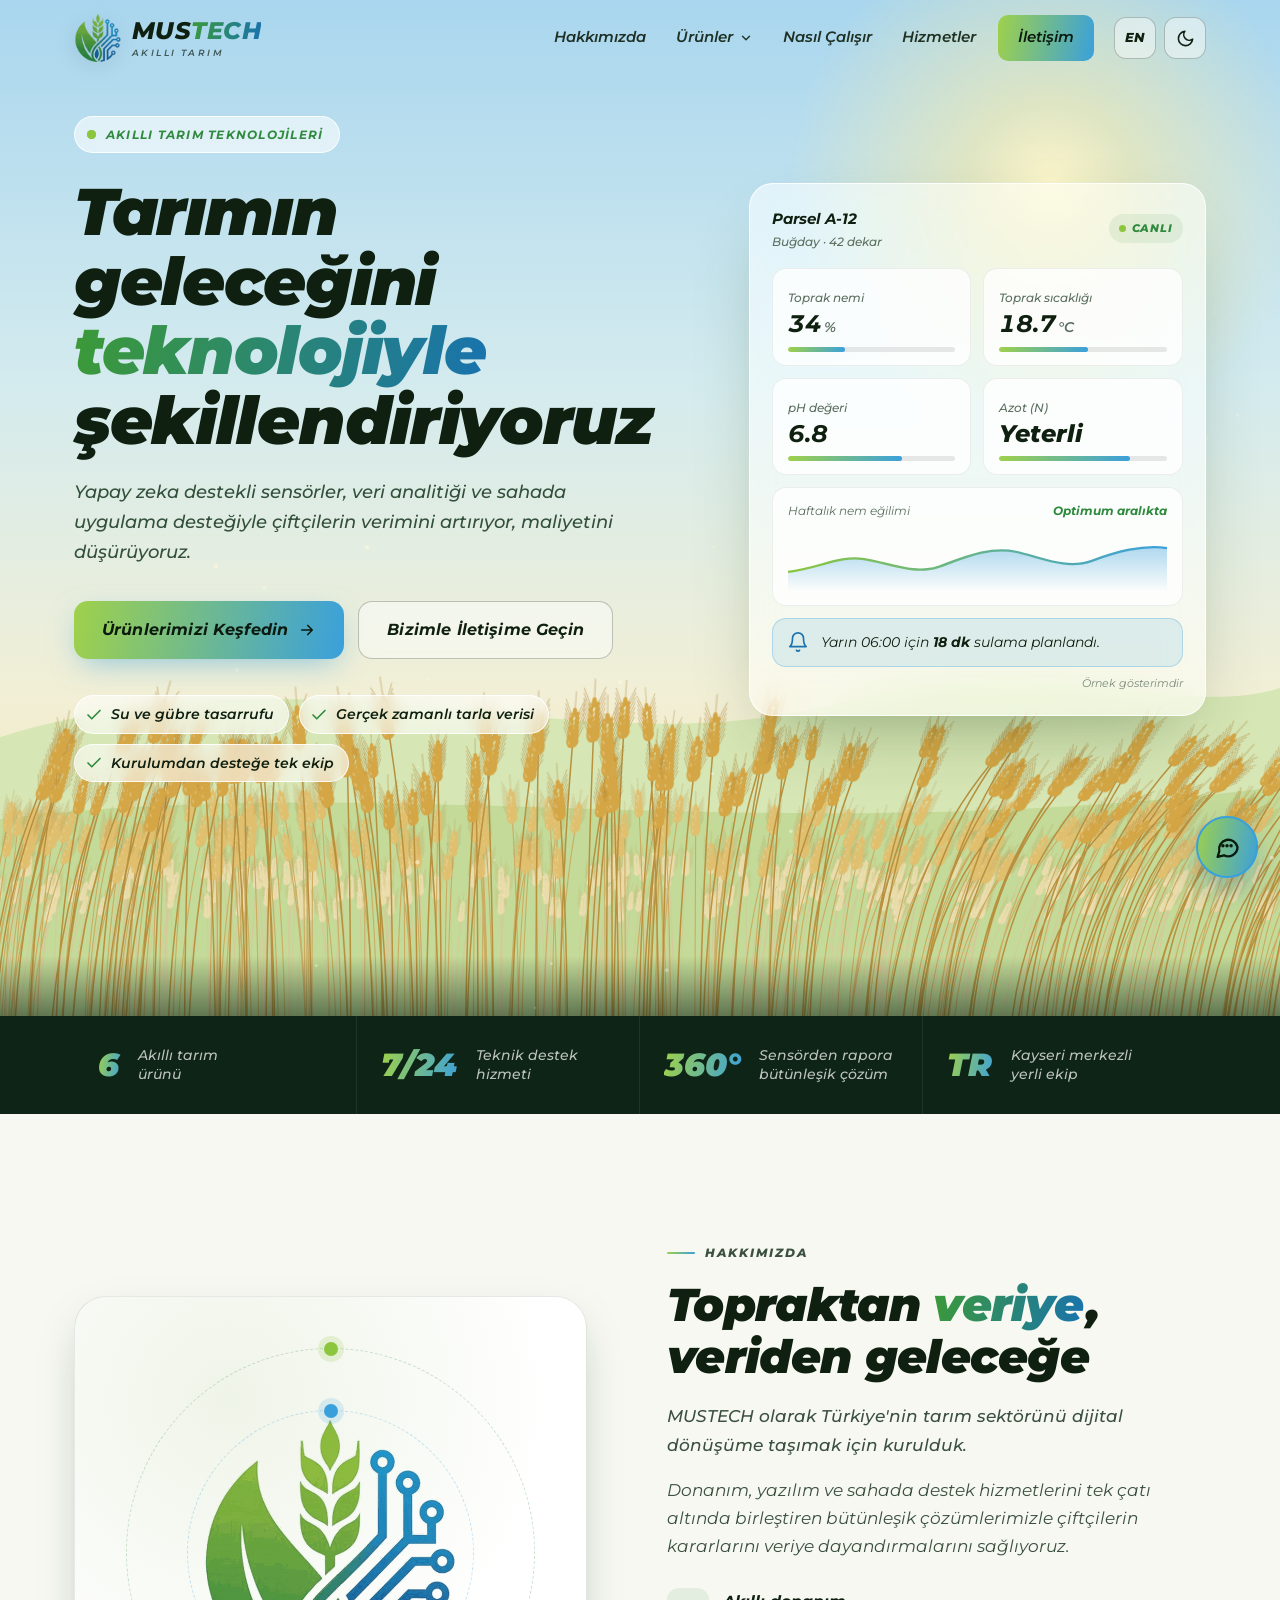
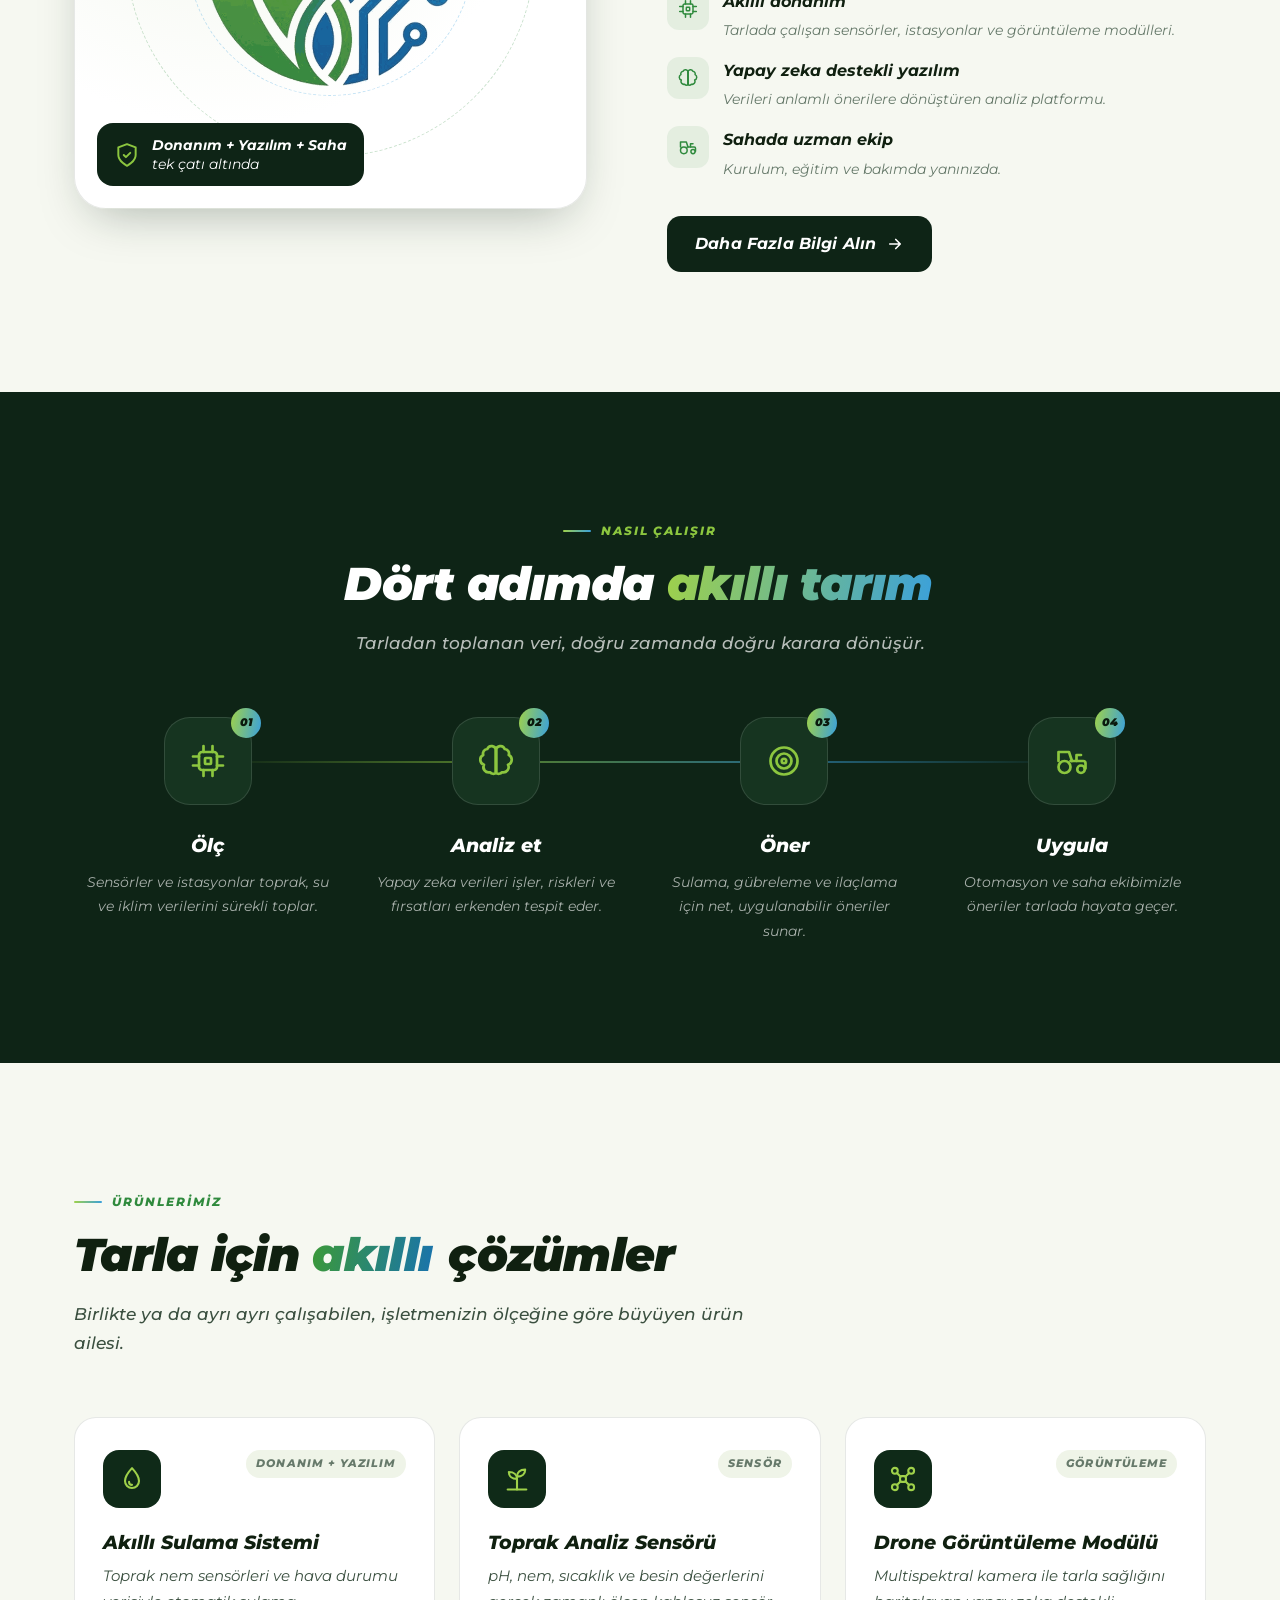
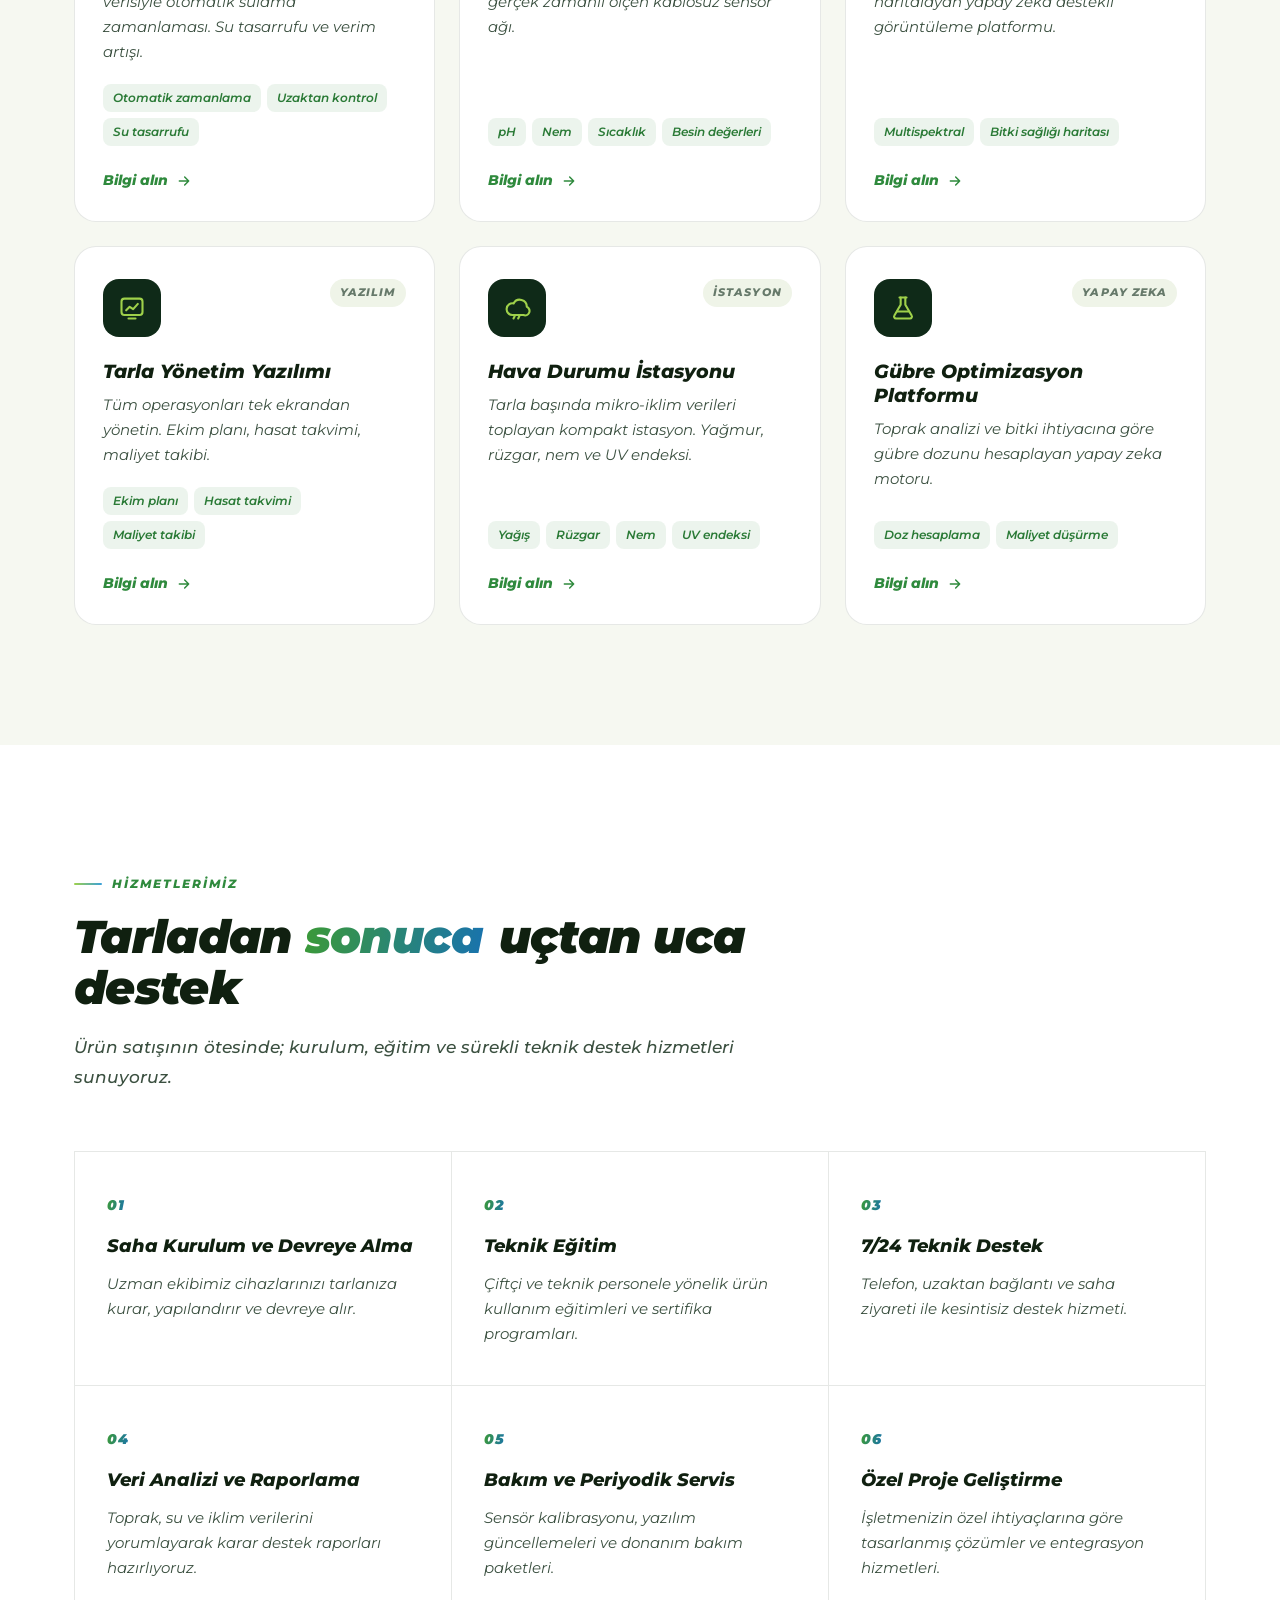
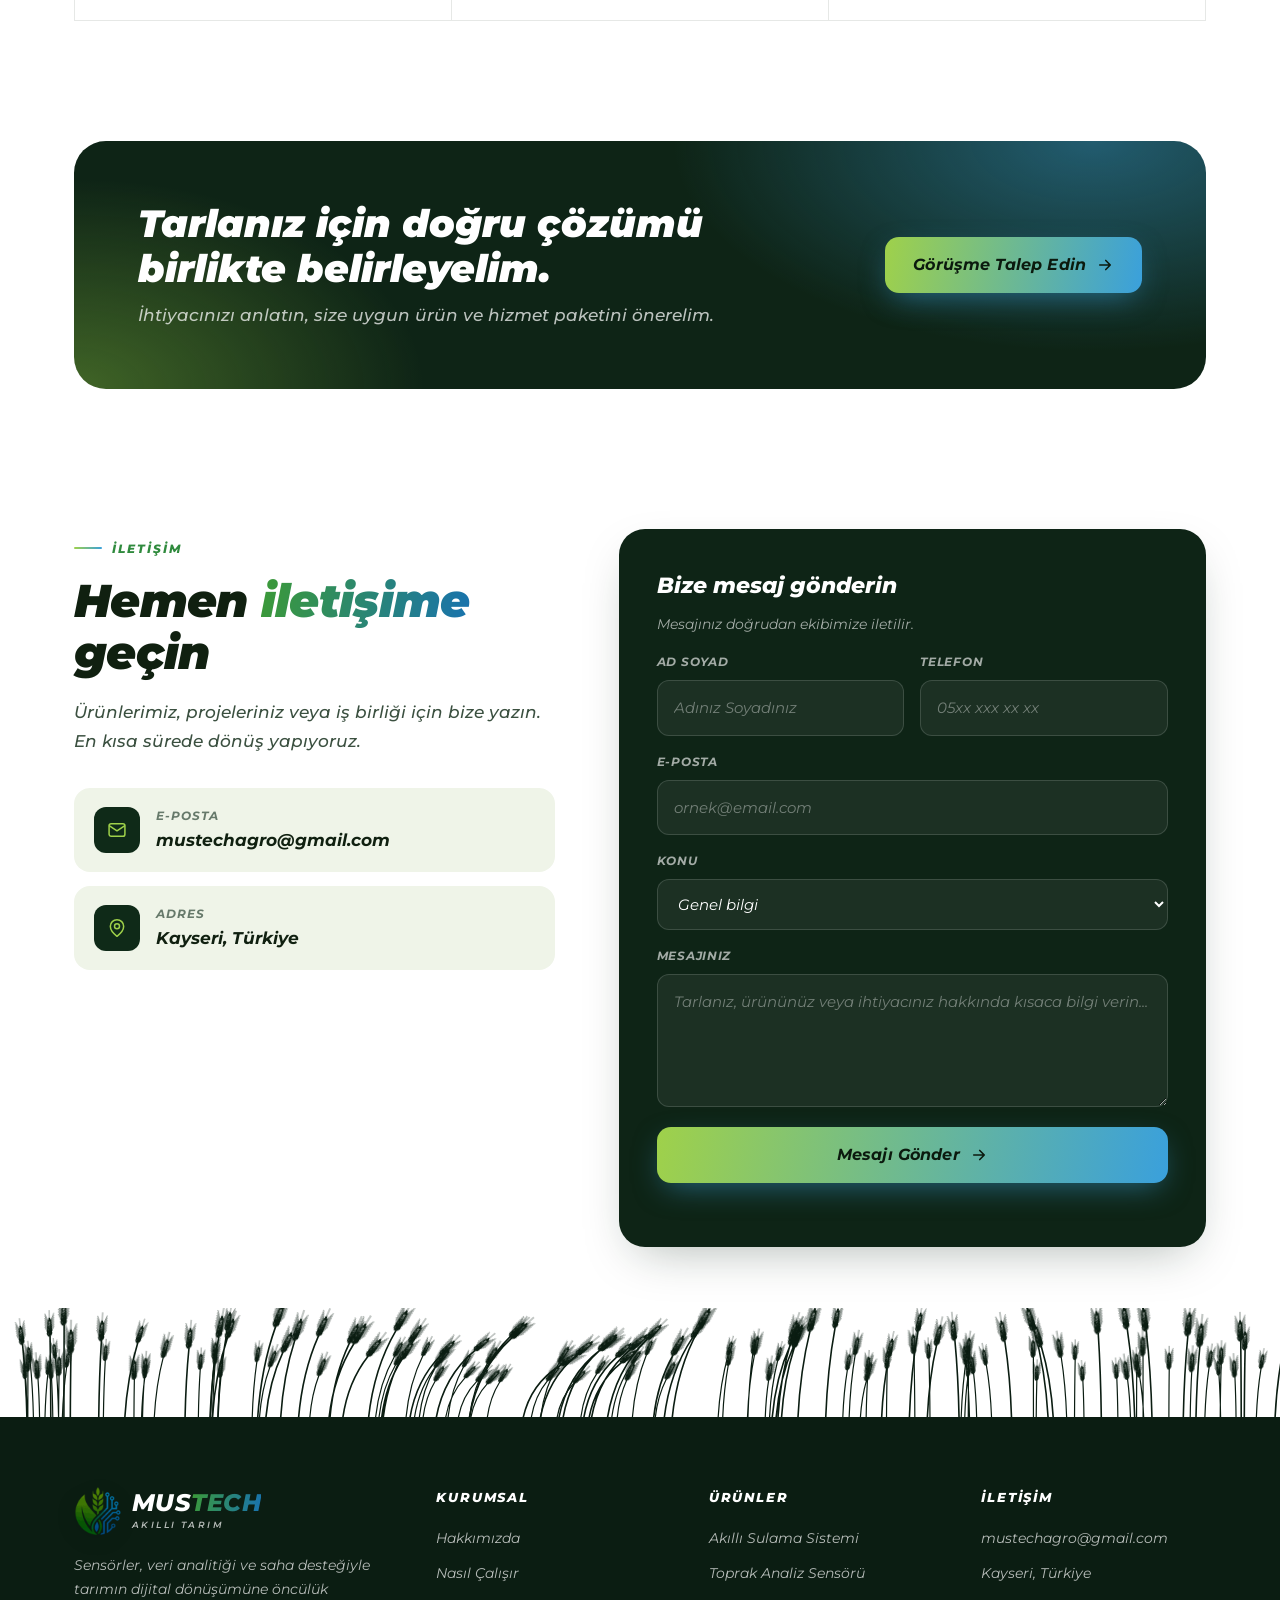
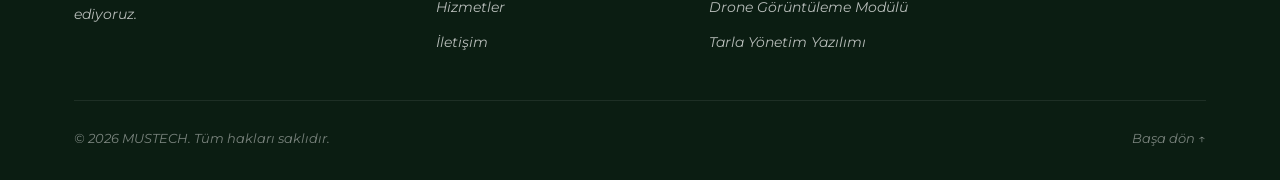
==== commit 2413d147: "defaultchanges" ====
--- a/index.html
+++ b/index.html
@@ -30,8 +30,9 @@
     (function () {
       var d = document.documentElement, t, l;
       try { t = localStorage.getItem('mt-theme'); l = localStorage.getItem('mt-lang'); } catch (e) {}
-      if (!t) t = window.matchMedia && matchMedia('(prefers-color-scheme: dark)').matches ? 'dark' : 'light';
-      if (!l) l = (navigator.language || 'tr').toLowerCase().indexOf('tr') === 0 ? 'tr' : 'en';
+      // Varsayılan: açık tema ve Türkçe (ziyaretçi düğmeyle değiştirirse seçimi hatırlanır)
+      if (t !== 'dark') t = 'light';
+      if (l !== 'en') l = 'tr';
       d.setAttribute('data-theme', t); d.setAttribute('lang', l); d.classList.add('js');
     })();
   </script>
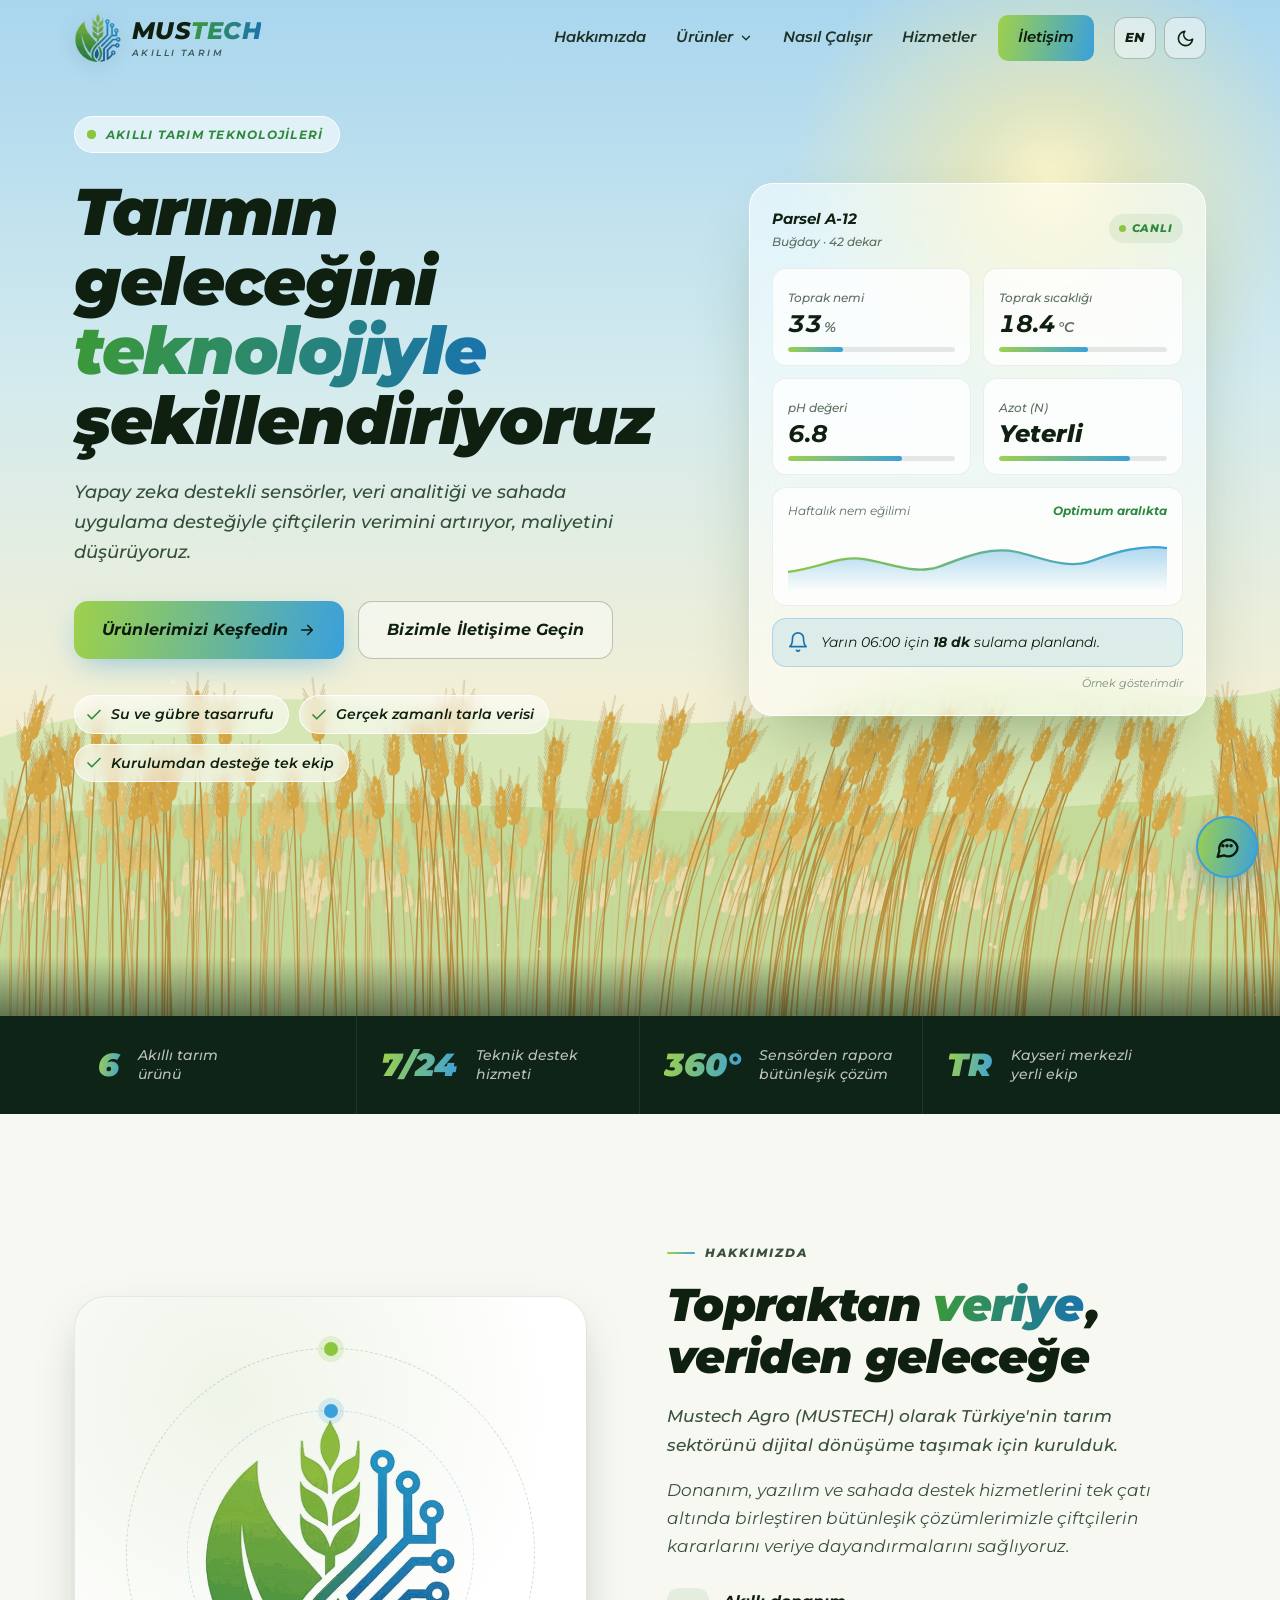
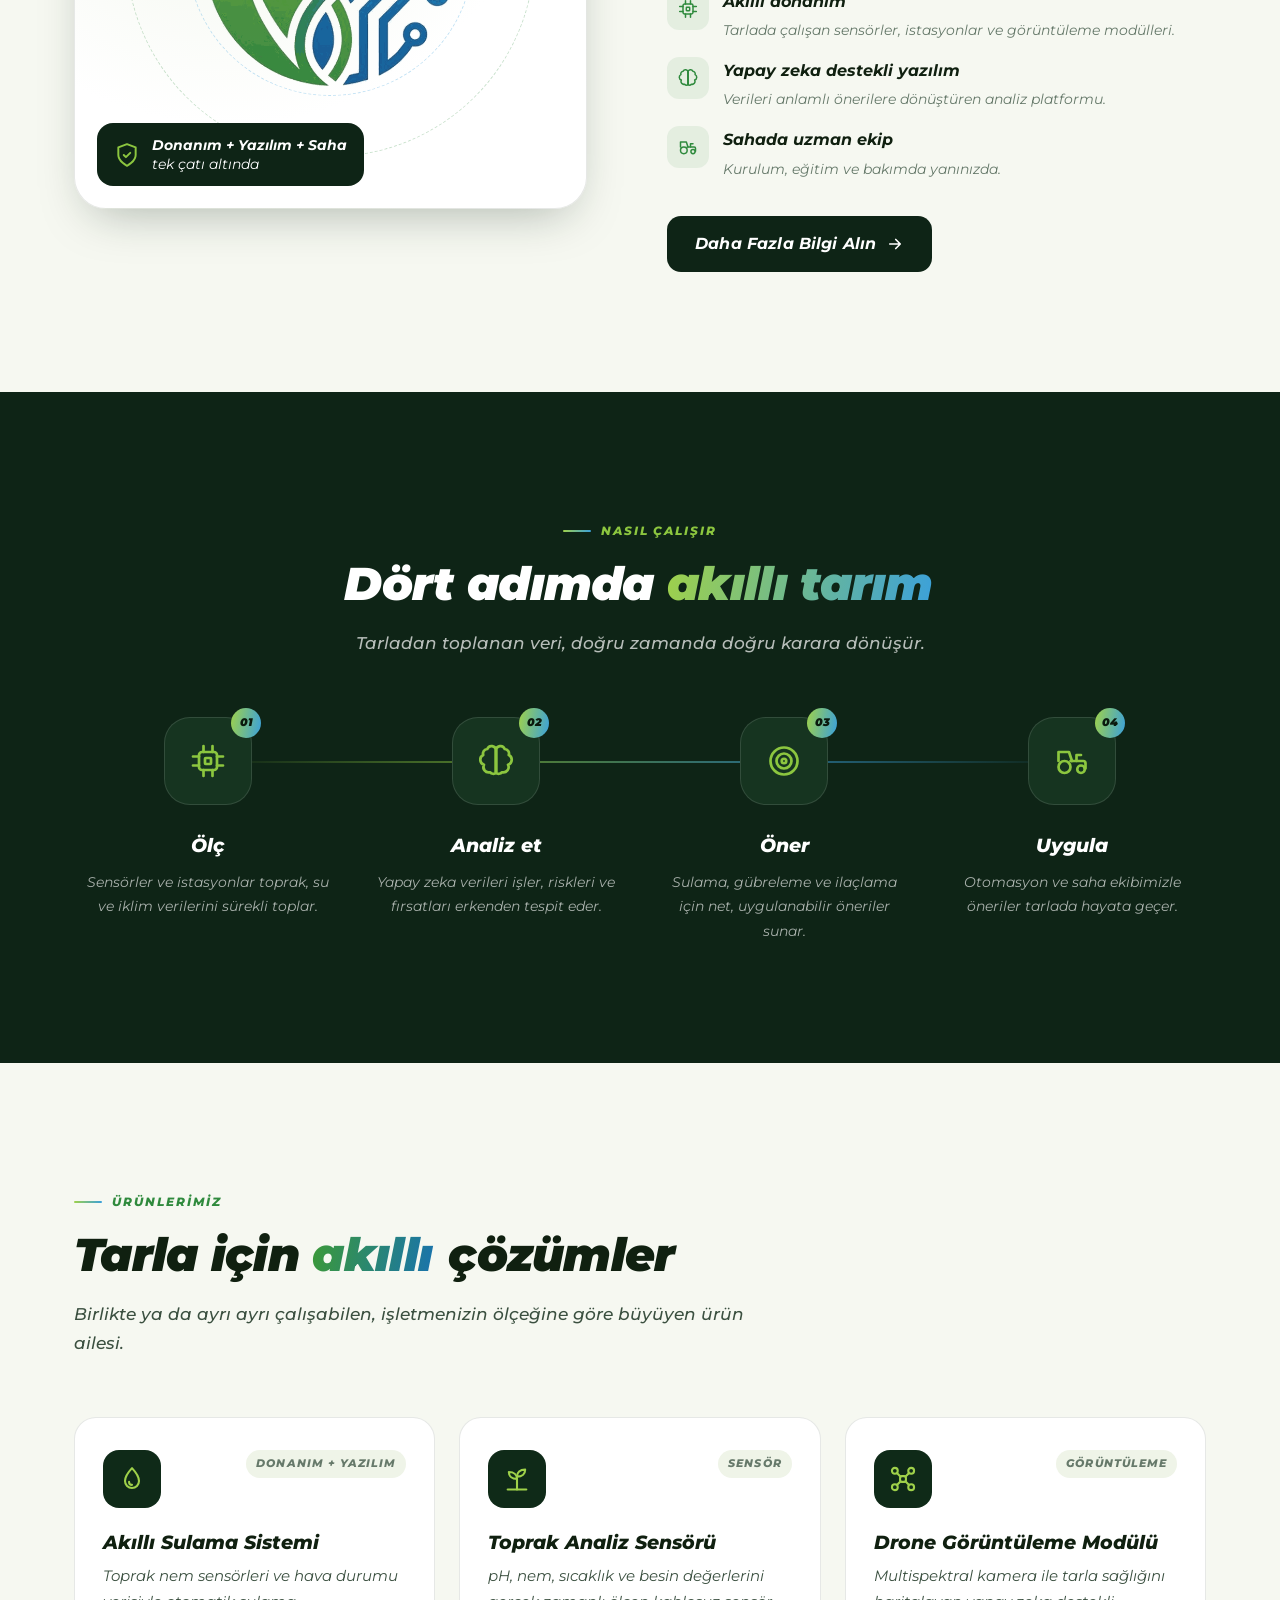
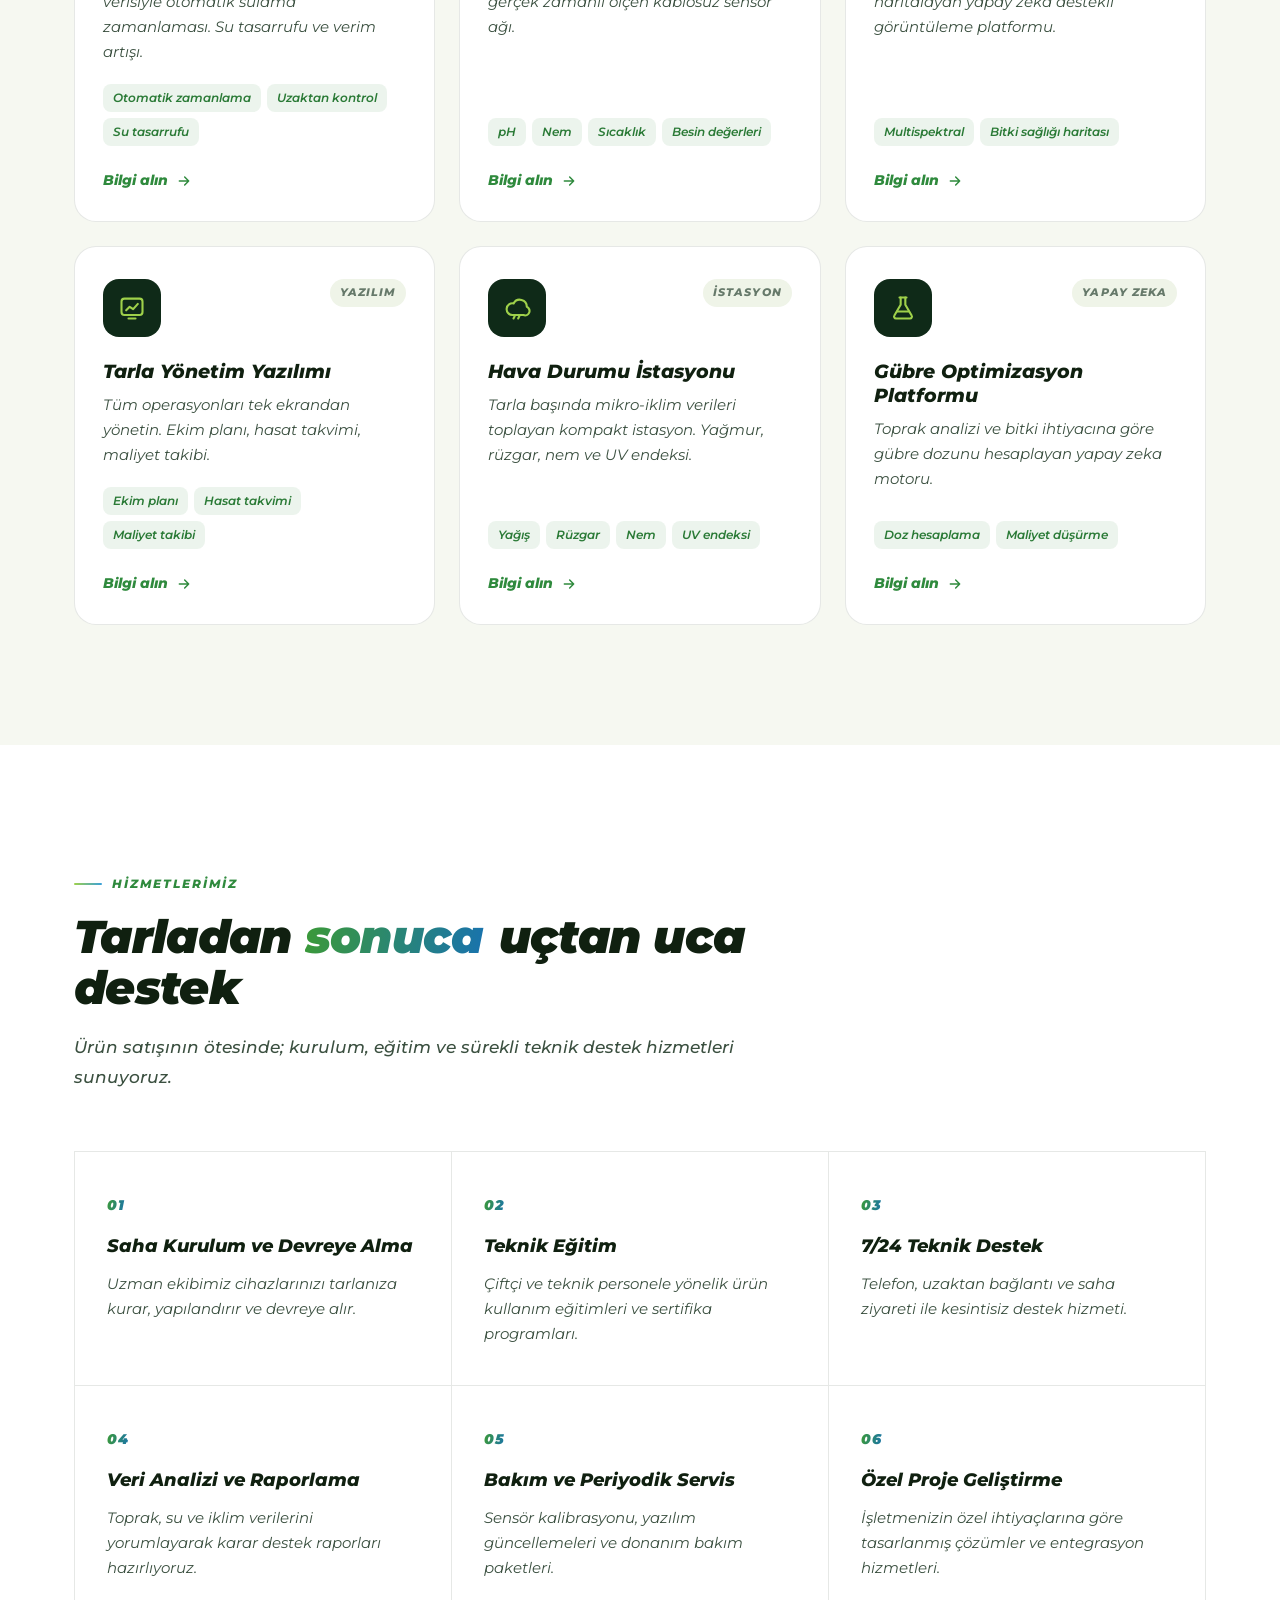
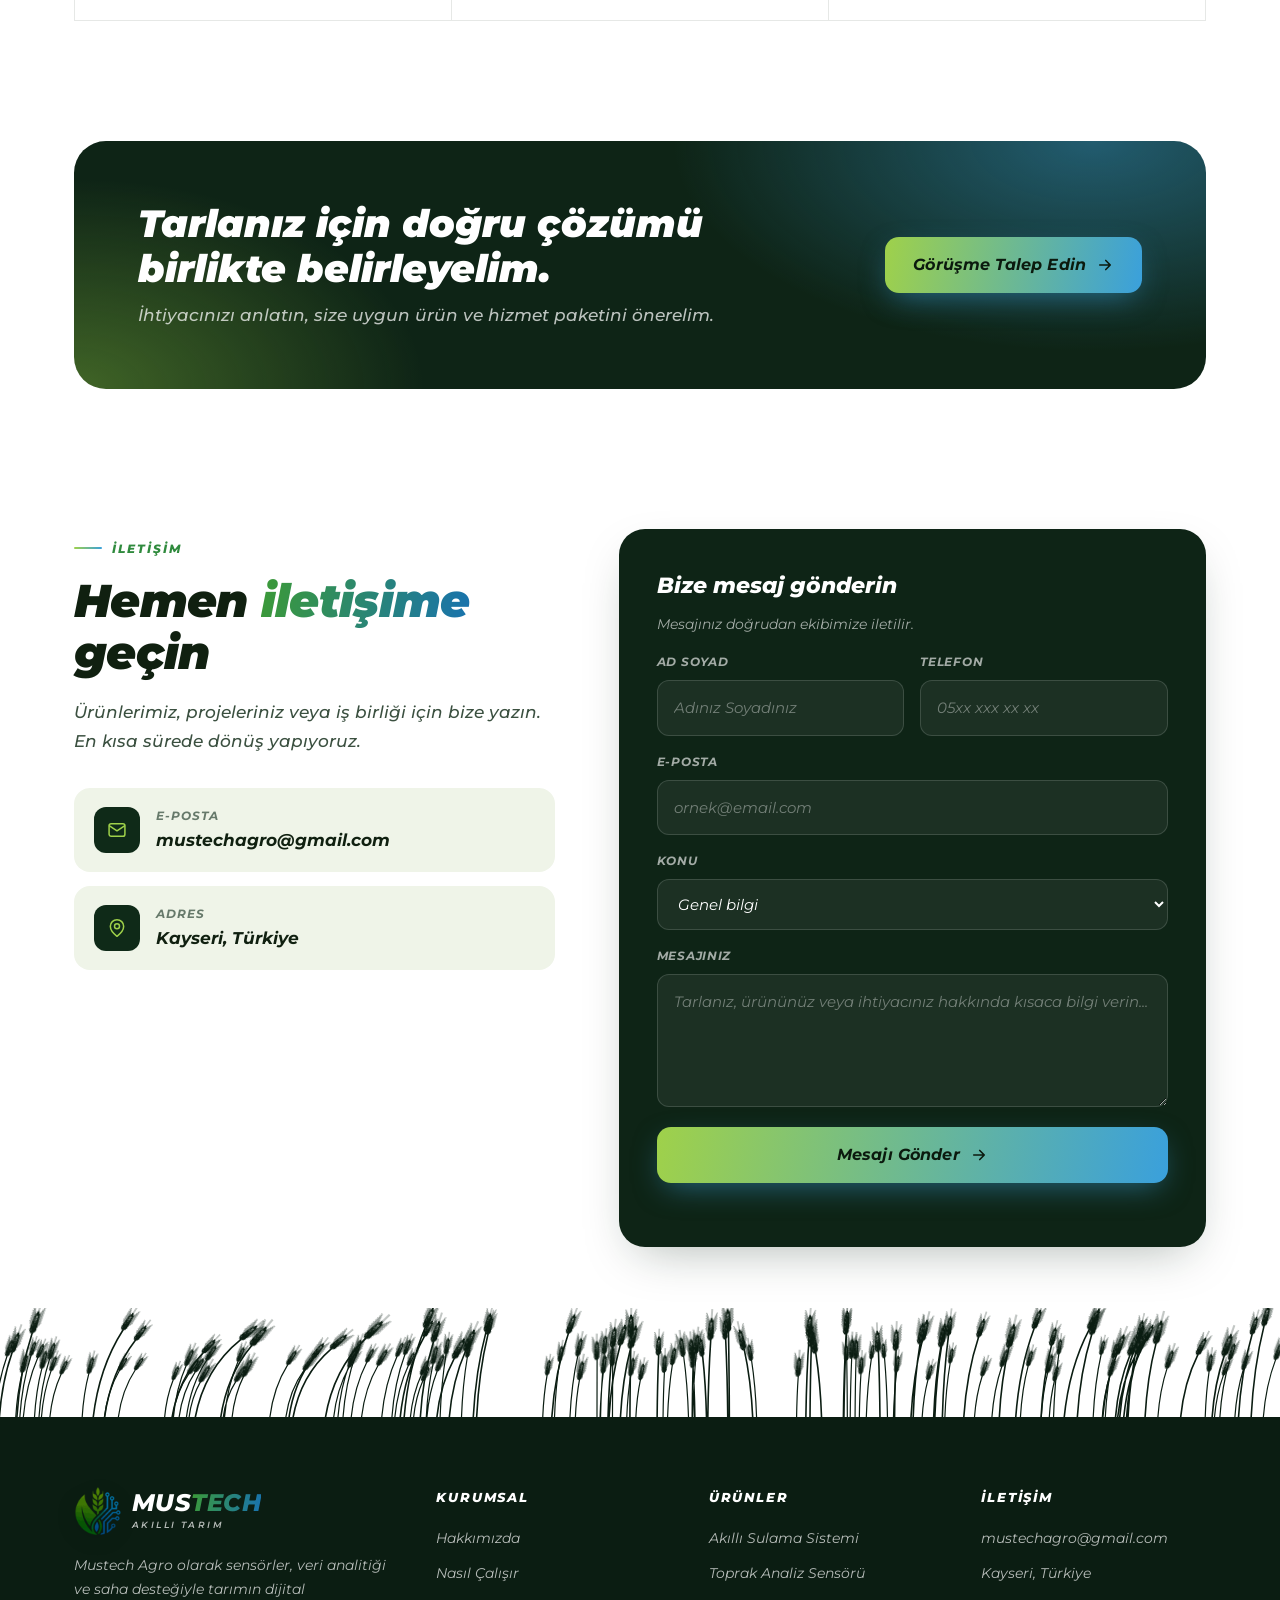
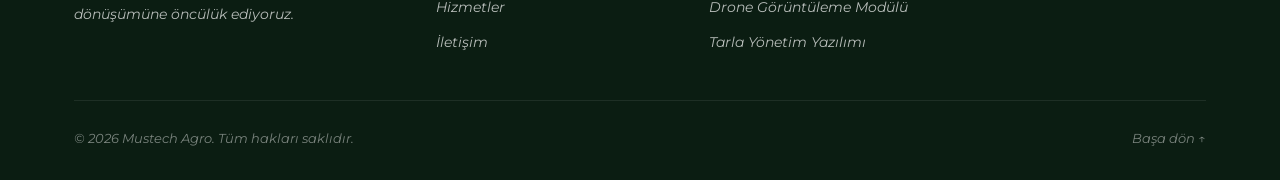
==== commit 47e2d428: "ceo" ====
--- a/index.html
+++ b/index.html
@@ -3,8 +3,8 @@
 <head>
   <meta charset="UTF-8">
   <meta name="viewport" content="width=device-width, initial-scale=1">
-  <title>MUSTECH | Akıllı Tarım Teknolojileri – Sensör, Sulama ve Tarla Yönetimi</title>
-  <meta name="description" content="MUSTECH; akıllı sulama, toprak analiz sensörleri, drone görüntüleme, hava durumu istasyonu ve tarla yönetim yazılımıyla çiftçilerin verimini artırır, maliyetini düşürür. Kurulum, eğitim ve teknik destek.">
+  <title>Mustech Agro | MUSTECH Akıllı Tarım Teknolojileri – Kayseri</title>
+  <meta name="description" content="Mustech Agro (MUSTECH): akıllı sulama, toprak analiz sensörleri, drone görüntüleme, hava durumu istasyonu ve tarla yönetim yazılımıyla çiftçilerin verimini artırır, maliyetini düşürür. Kayseri merkezli; kurulum, eğitim ve 7/24 teknik destek.">
   <link rel="canonical" href="https://mustechagro.com.tr/">
   <meta name="theme-color" content="#0e2416">
   <meta name="color-scheme" content="light dark">
@@ -12,8 +12,8 @@
   <meta property="og:type" content="website">
   <meta property="og:locale" content="tr_TR">
   <meta property="og:locale:alternate" content="en_US">
-  <meta property="og:site_name" content="MUSTECH">
-  <meta property="og:title" content="MUSTECH | Akıllı Tarım Teknolojileri">
+  <meta property="og:site_name" content="Mustech Agro">
+  <meta property="og:title" content="Mustech Agro | MUSTECH Akıllı Tarım Teknolojileri">
   <meta property="og:description" content="Sensörler, veri analitiği ve saha desteğiyle tarımda verimi artıran bütünleşik çözümler.">
   <meta property="og:url" content="https://mustechagro.com.tr/">
   <meta property="og:image" content="https://mustechagro.com.tr/assets/img/og-image.jpg">
@@ -48,16 +48,36 @@
   <script type="application/ld+json">
   {
     "@context": "https://schema.org",
-    "@type": "Organization",
-    "name": "MUSTECH",
-    "alternateName": "MusTech Agro",
-    "url": "https://mustechagro.com.tr/",
-    "logo": "https://mustechagro.com.tr/assets/img/logo-512.png",
-    "description": "Akıllı tarım teknolojileri: sensörler, akıllı sulama, drone görüntüleme ve tarla yönetim yazılımı.",
-    "address": { "@type": "PostalAddress", "addressLocality": "Kayseri", "addressCountry": "TR" },
-    "email": "mustechagro@gmail.com"
+    "@graph": [
+      {
+        "@type": "Organization",
+        "@id": "https://mustechagro.com.tr/#org",
+        "name": "Mustech Agro",
+        "alternateName": ["MUSTECH", "MustechAgro", "Mustech Agro Akıllı Tarım"],
+        "url": "https://mustechagro.com.tr/",
+        "logo": "https://mustechagro.com.tr/assets/img/logo-512.png",
+        "image": "https://mustechagro.com.tr/assets/img/og-image.jpg",
+        "description": "Kayseri merkezli akıllı tarım teknolojileri şirketi: akıllı sulama, toprak analiz sensörleri, drone görüntüleme, hava durumu istasyonu, tarla yönetim yazılımı ve gübre optimizasyonu.",
+        "email": "mustechagro@gmail.com",
+        "address": { "@type": "PostalAddress", "addressLocality": "Kayseri", "addressCountry": "TR" },
+        "areaServed": "TR",
+        "knowsAbout": ["Akıllı tarım", "Hassas tarım", "Akıllı sulama", "Toprak sensörü", "Tarım dronu", "Tarla yönetim yazılımı"]
+      },
+      {
+        "@type": "WebSite",
+        "@id": "https://mustechagro.com.tr/#website",
+        "name": "Mustech Agro",
+        "alternateName": ["MUSTECH", "mustechagro.com.tr"],
+        "url": "https://mustechagro.com.tr/",
+        "inLanguage": ["tr-TR", "en"],
+        "publisher": { "@id": "https://mustechagro.com.tr/#org" }
+      }
+    ]
   }
   </script>
+  <!-- Google Search Console doğrulama kodu buraya eklenecek:
+  <meta name="google-site-verification" content="KOD">
+  -->
 </head>
 <body>
 <a class="skip-link" href="#main" data-i18n="skip">İçeriğe geç</a>
@@ -199,7 +219,7 @@
     <div class="about-text reveal" style="--d:.1s">
       <p class="label" data-i18n="about.label">Hakkımızda</p>
       <h2 class="h2" data-i18n-html="about.title">Topraktan <em>veriye</em>, veriden geleceğe</h2>
-      <p class="lead" data-i18n="about.lead">MUSTECH olarak Türkiye'nin tarım sektörünü dijital dönüşüme taşımak için kurulduk.</p>
+      <p class="lead" data-i18n="about.lead">Mustech Agro (MUSTECH) olarak Türkiye'nin tarım sektörünü dijital dönüşüme taşımak için kurulduk.</p>
       <p data-i18n="about.p">Donanım, yazılım ve sahada destek hizmetlerini tek çatı altında birleştiren bütünleşik çözümlerimizle çiftçilerin kararlarını veriye dayandırmalarını sağlıyoruz.</p>
       <ul class="checks">
         <li><span class="ci"><svg><use href="#i-chip"/></svg></span><div><b data-i18n="about.c1t">Akıllı donanım</b><span data-i18n="about.c1d">Tarlada çalışan sensörler, istasyonlar ve görüntüleme modülleri.</span></div></li>
@@ -373,7 +393,7 @@
           <img src="assets/img/logo.png" width="48" height="48" alt="" loading="lazy">
           <span class="brand-name">MUS<span>TECH</span><small data-i18n="brand.tag">AKILLI TARIM</small></span>
         </a>
-        <p class="f-about" data-i18n="footer.about">Sensörler, veri analitiği ve saha desteğiyle tarımın dijital dönüşümüne öncülük ediyoruz.</p>
+        <p class="f-about" data-i18n="footer.about">Mustech Agro olarak sensörler, veri analitiği ve saha desteğiyle tarımın dijital dönüşümüne öncülük ediyoruz.</p>
       </div>
       <div>
         <h4 data-i18n="footer.corp">Kurumsal</h4>
@@ -389,7 +409,7 @@
       </div>
     </div>
     <div class="f-bottom">
-      <span>© <span id="year">2026</span> MUSTECH. <span data-i18n="footer.rights">Tüm hakları saklıdır.</span></span>
+      <span>© <span id="year">2026</span> Mustech Agro. <span data-i18n="footer.rights">Tüm hakları saklıdır.</span></span>
       <a href="#hero" class="to-top"><span data-i18n="footer.top">Başa dön</span> ↑</a>
     </div>
   </div>
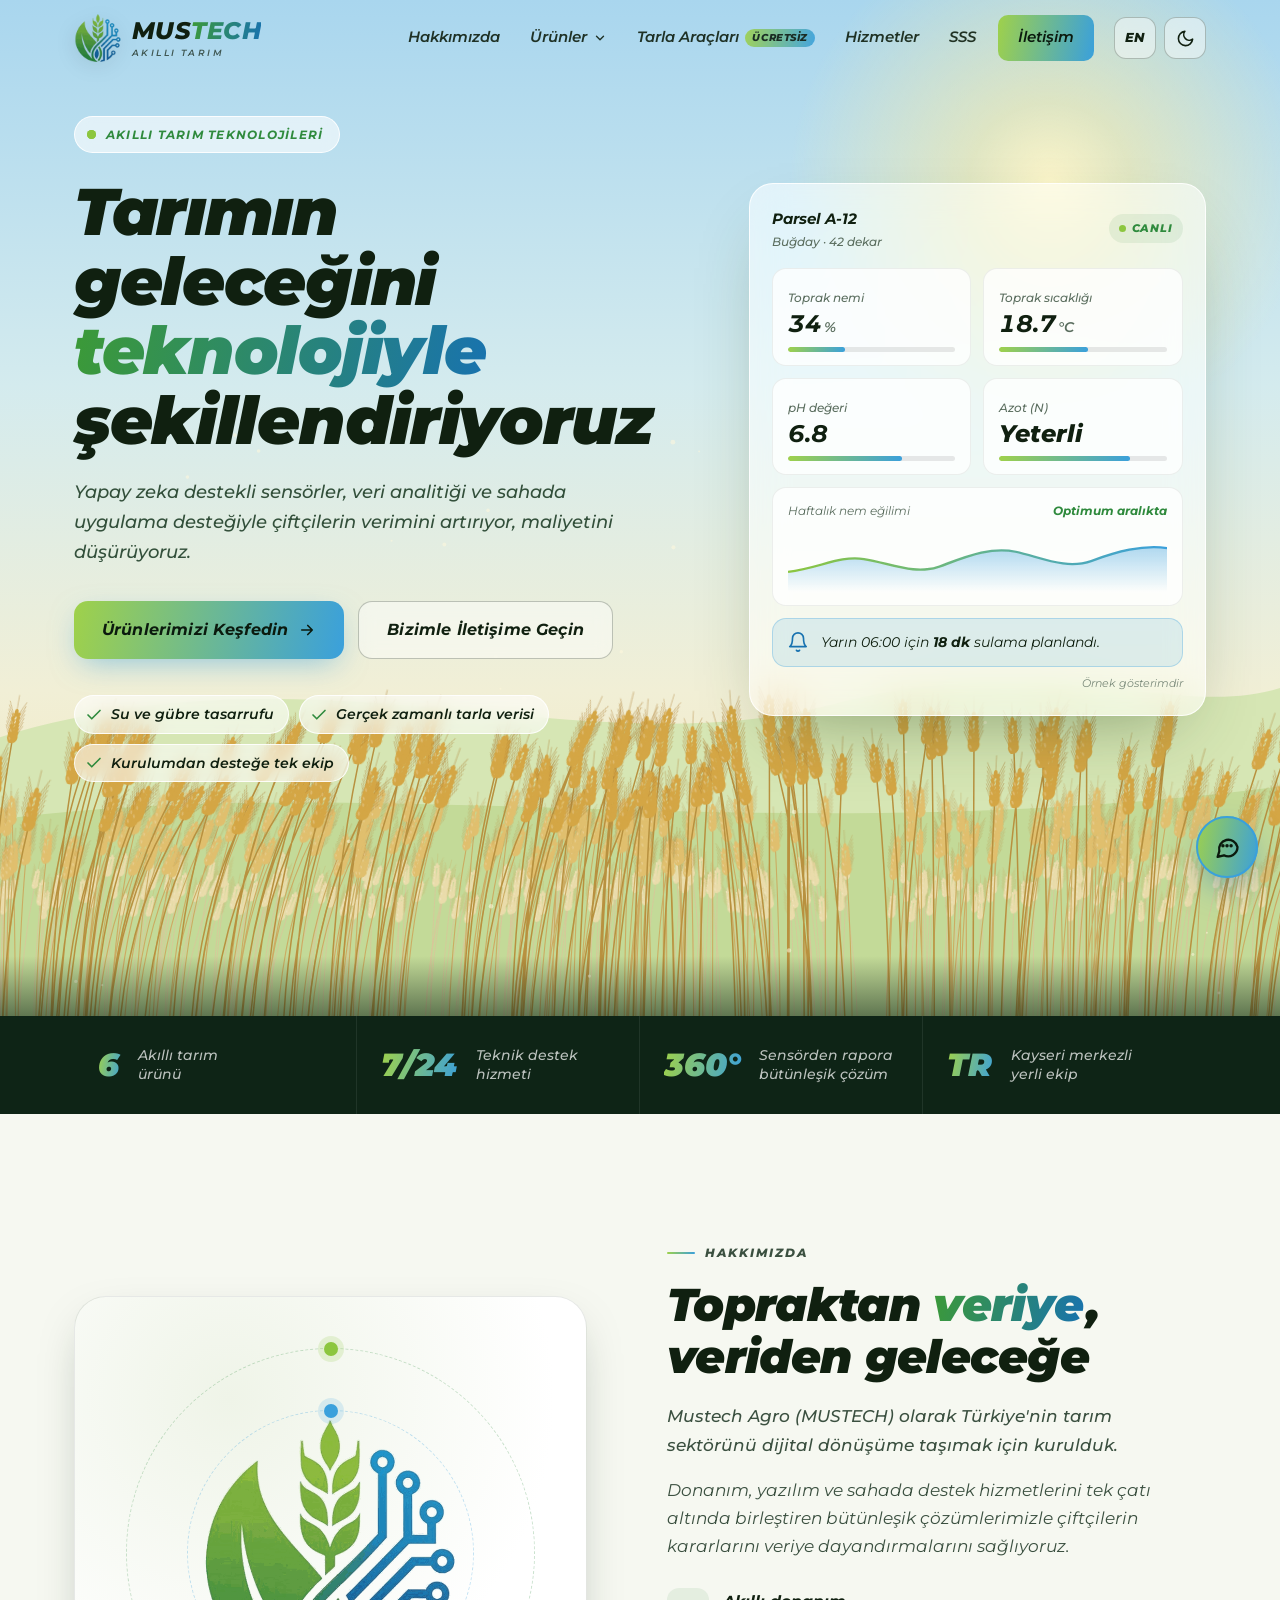
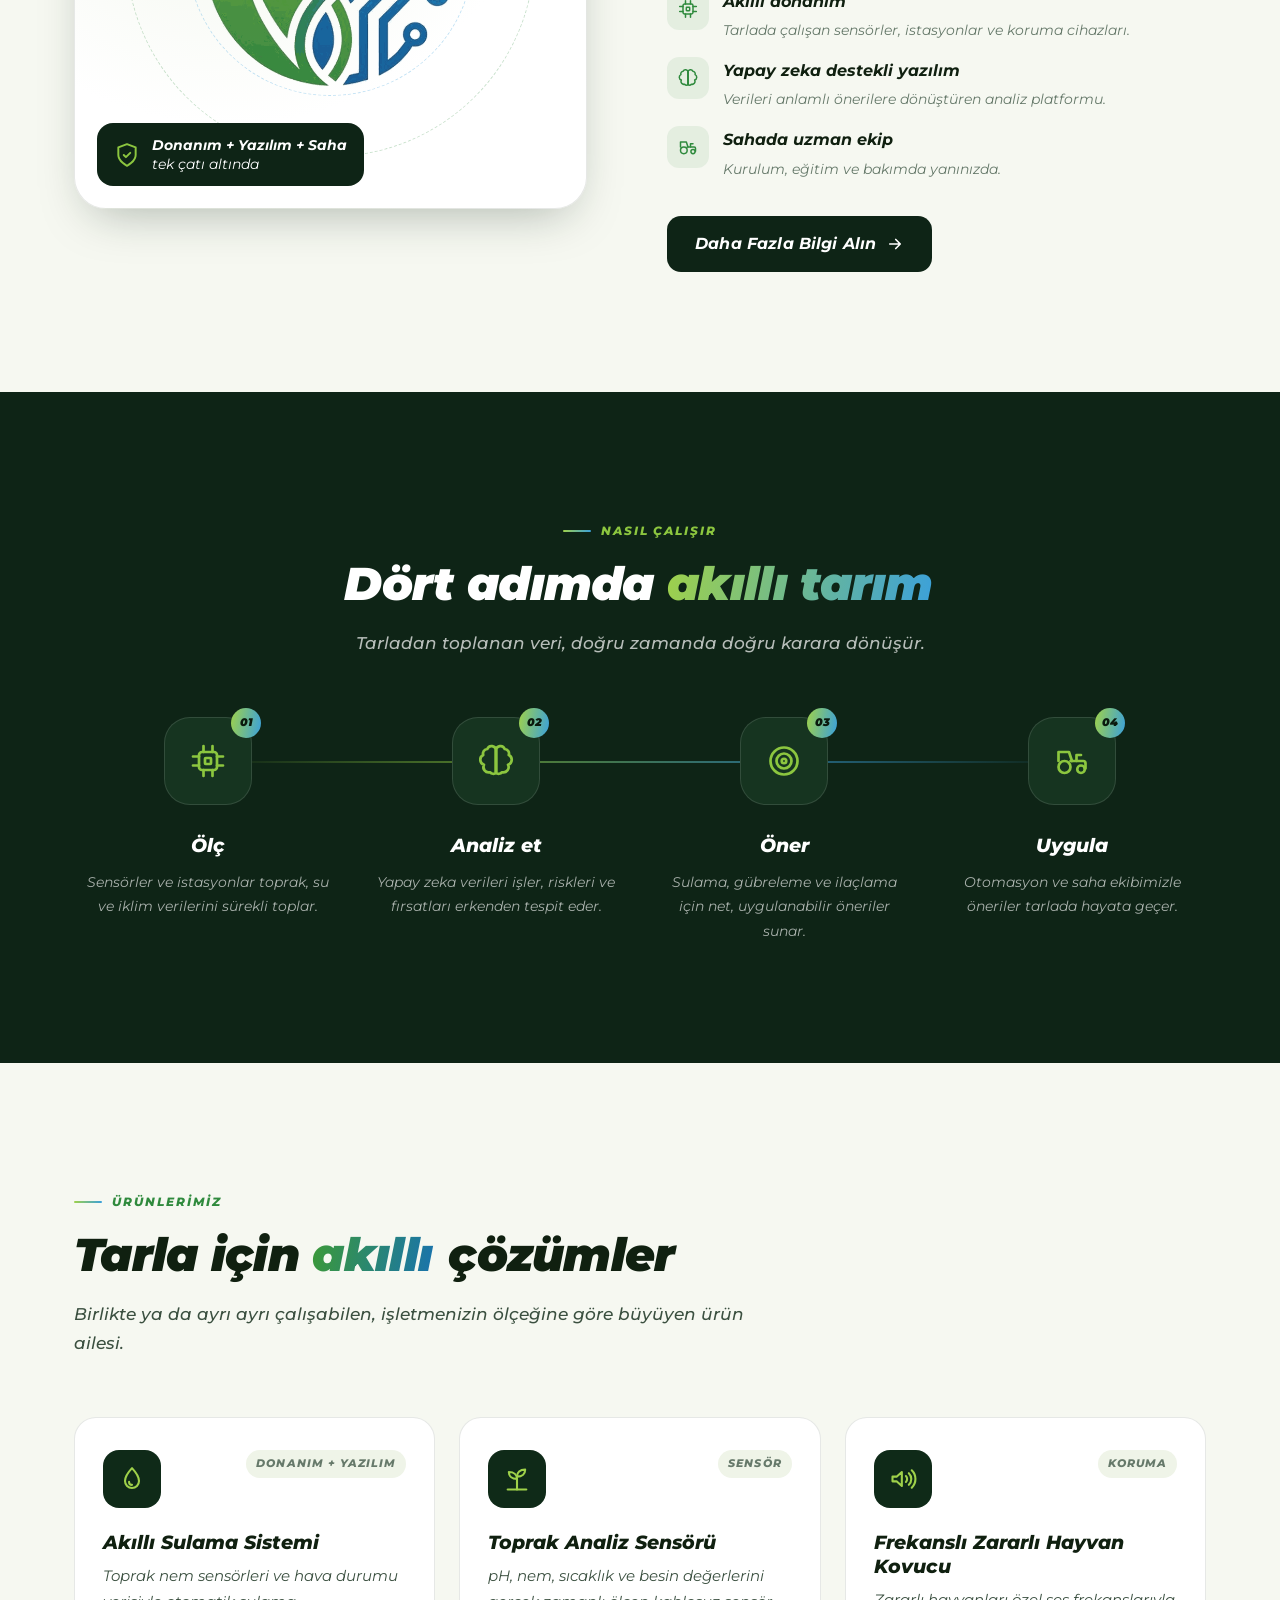
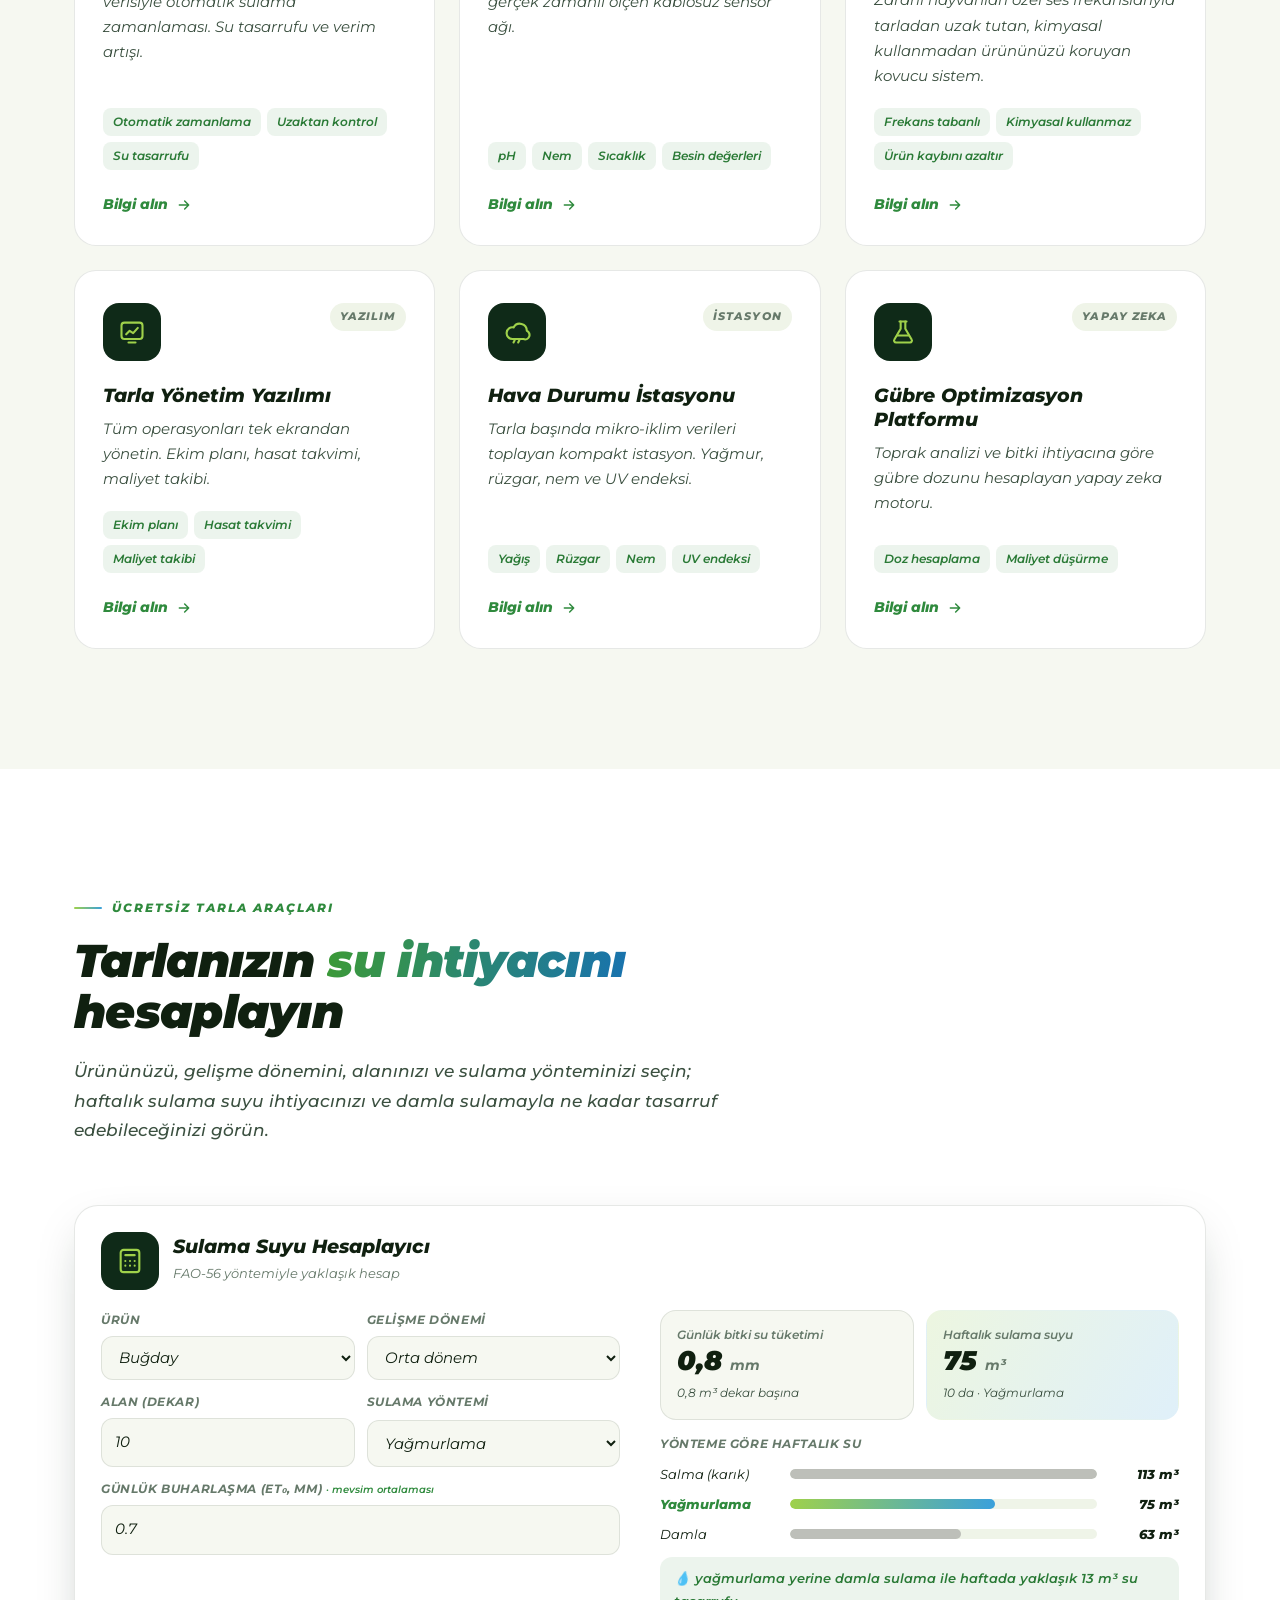
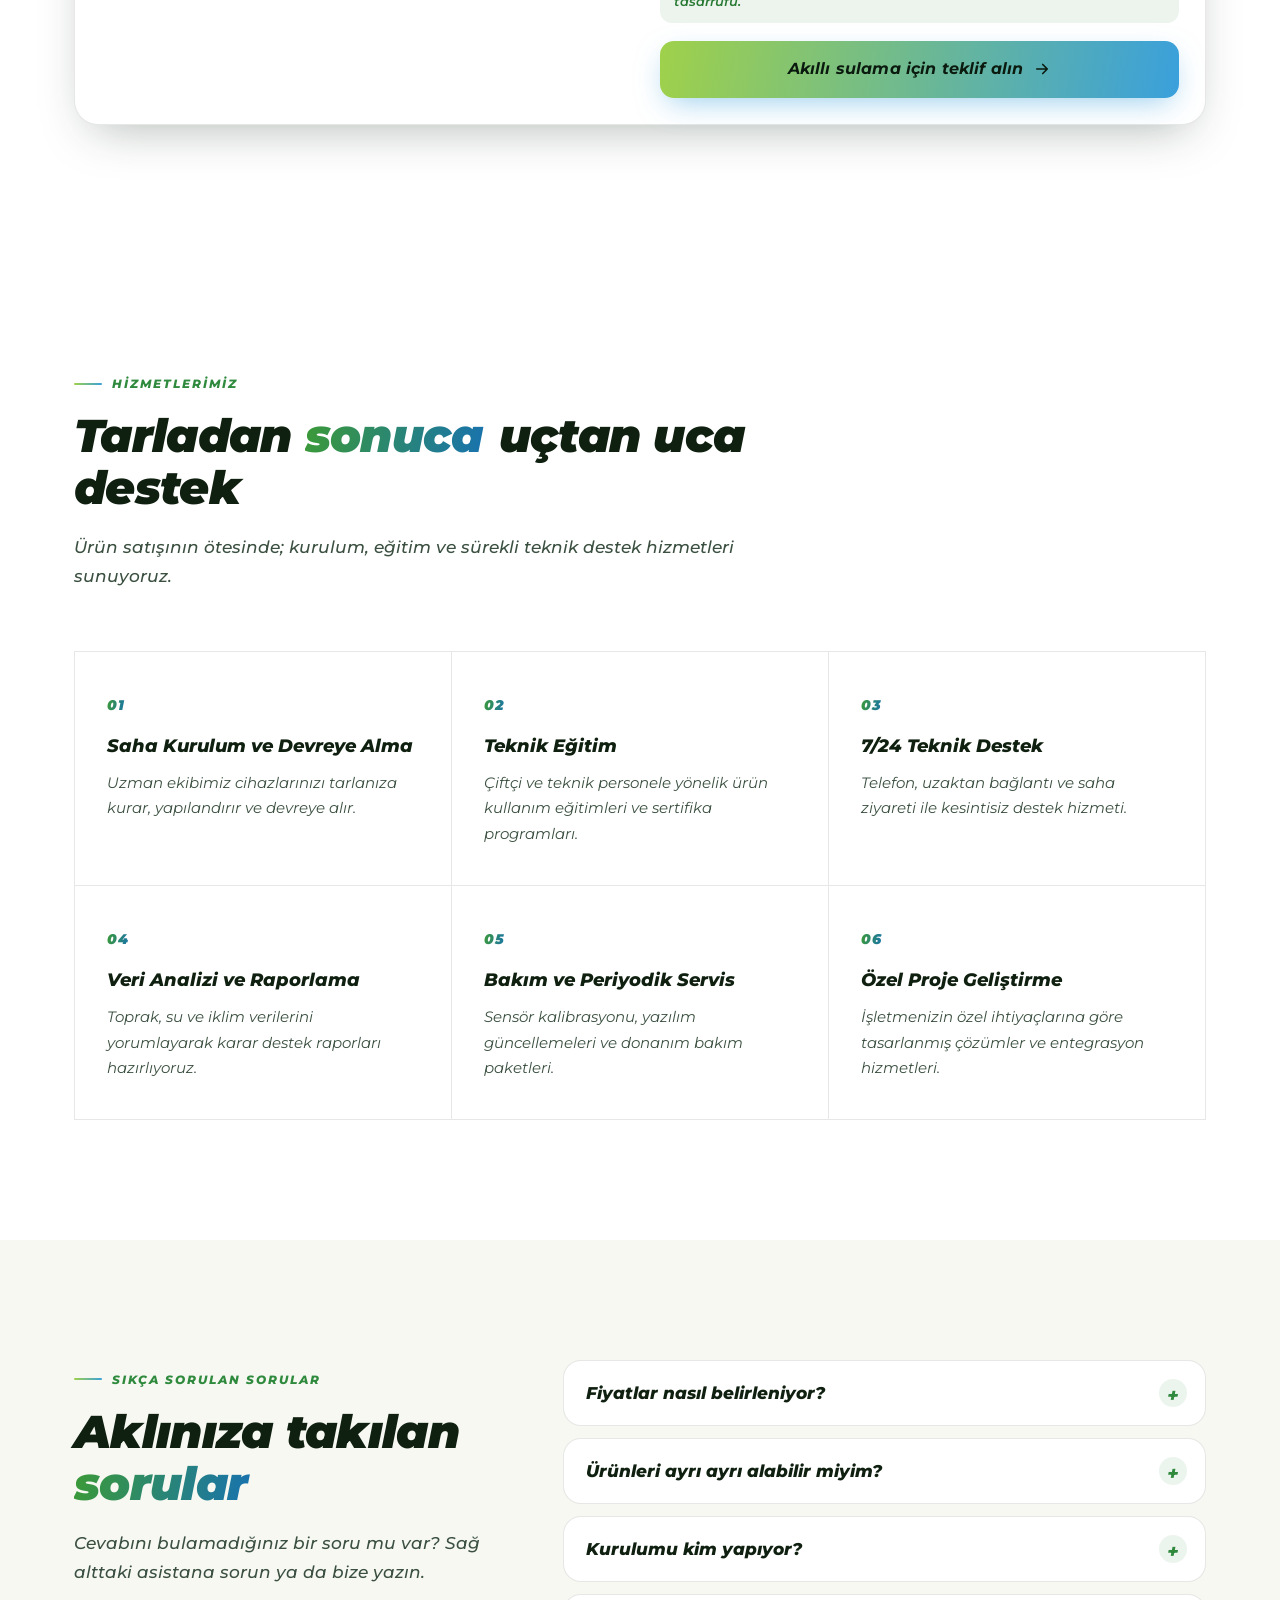
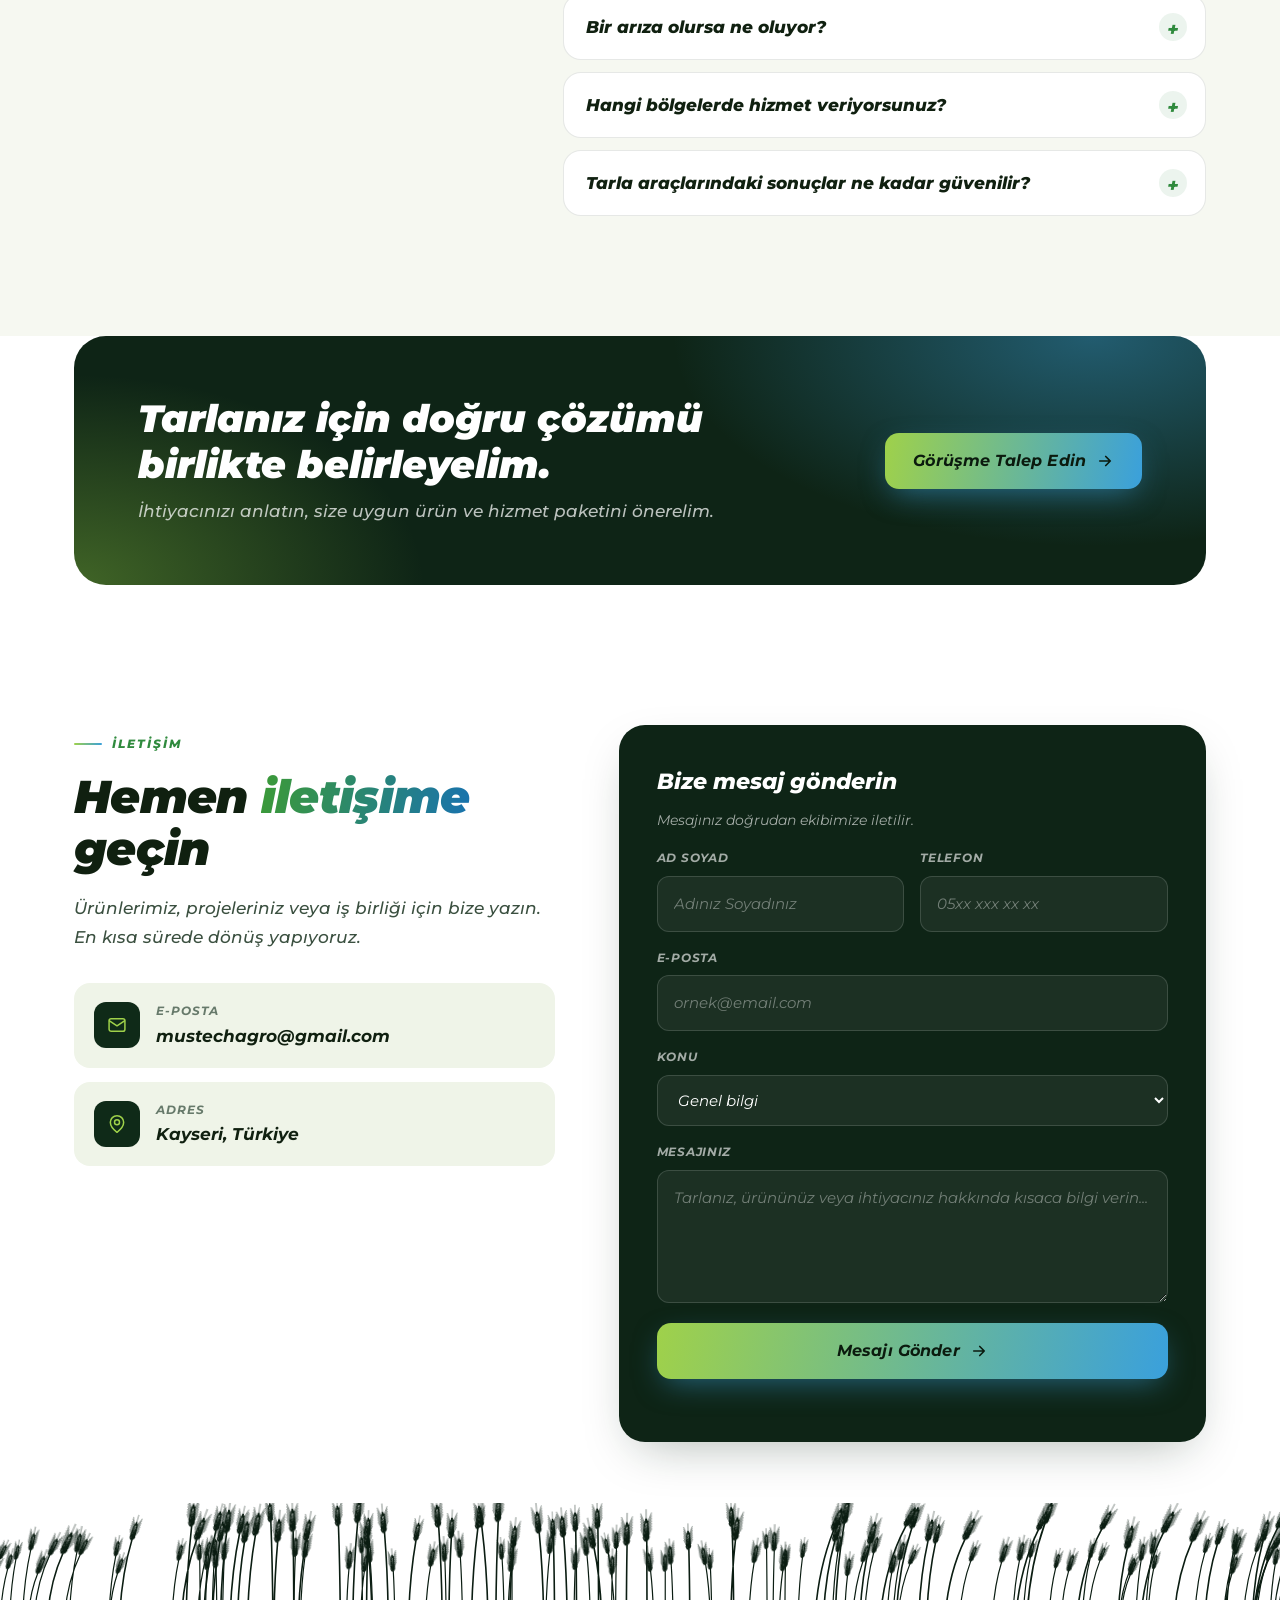
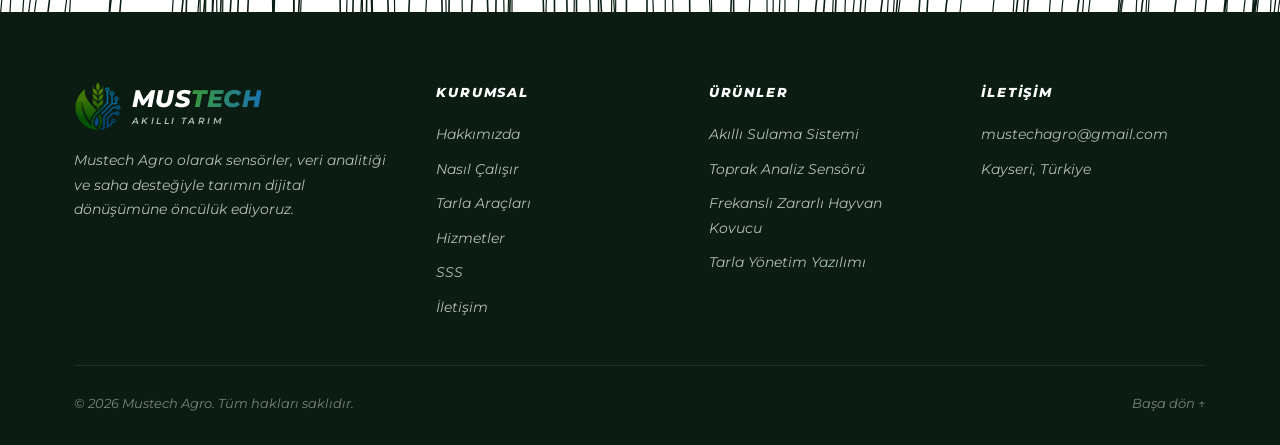
==== commit c119420e: "extensions" ====
--- a/index.html
+++ b/index.html
@@ -4,7 +4,7 @@
   <meta charset="UTF-8">
   <meta name="viewport" content="width=device-width, initial-scale=1">
   <title>Mustech Agro | MUSTECH Akıllı Tarım Teknolojileri – Kayseri</title>
-  <meta name="description" content="Mustech Agro (MUSTECH): akıllı sulama, toprak analiz sensörleri, drone görüntüleme, hava durumu istasyonu ve tarla yönetim yazılımıyla çiftçilerin verimini artırır, maliyetini düşürür. Kayseri merkezli; kurulum, eğitim ve 7/24 teknik destek.">
+  <meta name="description" content="Mustech Agro (MUSTECH): akıllı sulama, toprak analiz sensörleri, frekanslı zararlı hayvan kovucu, hava durumu istasyonu ve tarla yönetim yazılımıyla çiftçilerin verimini artırır, maliyetini düşürür. Kayseri merkezli; kurulum, eğitim ve 7/24 teknik destek.">
   <link rel="canonical" href="https://mustechagro.com.tr/">
   <meta name="theme-color" content="#0e2416">
   <meta name="color-scheme" content="light dark">
@@ -39,11 +39,12 @@
 
   <link rel="preload" href="assets/fonts/montserrat-latin-wght-italic.woff2" as="font" type="font/woff2" crossorigin>
   <link rel="preload" href="assets/fonts/montserrat-latin-ext-wght-italic.woff2" as="font" type="font/woff2" crossorigin>
-  <link rel="stylesheet" href="assets/css/style.css?v=3">
-  <script src="assets/js/i18n.js?v=3" defer></script>
-  <script src="assets/js/main.js?v=3" defer></script>
-  <script src="assets/js/wheat.js?v=3" defer></script>
-  <script src="assets/js/bot.js?v=3" defer></script>
+  <link rel="stylesheet" href="assets/css/style.css?v=6">
+  <script src="assets/js/i18n.js?v=6" defer></script>
+  <script src="assets/js/main.js?v=6" defer></script>
+  <script src="assets/js/wheat.js?v=6" defer></script>
+  <script src="assets/js/tools.js?v=6" defer></script>
+  <script src="assets/js/bot.js?v=6" defer></script>
 
   <script type="application/ld+json">
   {
@@ -57,11 +58,11 @@
         "url": "https://mustechagro.com.tr/",
         "logo": "https://mustechagro.com.tr/assets/img/logo-512.png",
         "image": "https://mustechagro.com.tr/assets/img/og-image.jpg",
-        "description": "Kayseri merkezli akıllı tarım teknolojileri şirketi: akıllı sulama, toprak analiz sensörleri, drone görüntüleme, hava durumu istasyonu, tarla yönetim yazılımı ve gübre optimizasyonu.",
+        "description": "Kayseri merkezli akıllı tarım teknolojileri şirketi: akıllı sulama, toprak analiz sensörleri, frekanslı zararlı hayvan kovucu, hava durumu istasyonu, tarla yönetim yazılımı ve gübre optimizasyonu.",
         "email": "mustechagro@gmail.com",
         "address": { "@type": "PostalAddress", "addressLocality": "Kayseri", "addressCountry": "TR" },
         "areaServed": "TR",
-        "knowsAbout": ["Akıllı tarım", "Hassas tarım", "Akıllı sulama", "Toprak sensörü", "Tarım dronu", "Tarla yönetim yazılımı"]
+        "knowsAbout": ["Akıllı tarım", "Hassas tarım", "Akıllı sulama", "Toprak sensörü", "Zararlı hayvan kovucu", "Tarla yönetim yazılımı"]
       },
       {
         "@type": "WebSite",
@@ -78,6 +79,62 @@
   <!-- Google Search Console doğrulama kodu buraya eklenecek:
   <meta name="google-site-verification" content="KOD">
   -->
+  <script type="application/ld+json">
+{
+ "@context": "https://schema.org",
+ "@type": "FAQPage",
+ "mainEntity": [
+  {
+   "@type": "Question",
+   "name": "Fiyatlar nasıl belirleniyor?",
+   "acceptedAnswer": {
+    "@type": "Answer",
+    "text": "Fiyat; tarla büyüklüğüne, seçtiğiniz ürünlere ve kurulum ihtiyacına göre değişir. İletişim formundan bilgi verdiğinizde size özel teklif hazırlıyoruz."
+   }
+  },
+  {
+   "@type": "Question",
+   "name": "Ürünleri ayrı ayrı alabilir miyim?",
+   "acceptedAnswer": {
+    "@type": "Answer",
+    "text": "Evet. Ürünlerimiz birlikte ya da ayrı ayrı çalışabilir; ihtiyacınız olan çözümle başlayıp sistemi zamanla büyütebilirsiniz."
+   }
+  },
+  {
+   "@type": "Question",
+   "name": "Kurulumu kim yapıyor?",
+   "acceptedAnswer": {
+    "@type": "Answer",
+    "text": "Kurulumu uzman saha ekibimiz yapar: cihazları tarlanıza yerleştirir, yapılandırır ve devreye alır. Ardından kullanım eğitimi verir."
+   }
+  },
+  {
+   "@type": "Question",
+   "name": "Bir arıza olursa ne oluyor?",
+   "acceptedAnswer": {
+    "@type": "Answer",
+    "text": "7/24 teknik destek veriyoruz: telefon, uzaktan bağlantı ve gerektiğinde saha ziyareti. Periyodik bakım paketlerimiz de var."
+   }
+  },
+  {
+   "@type": "Question",
+   "name": "Hangi bölgelerde hizmet veriyorsunuz?",
+   "acceptedAnswer": {
+    "@type": "Answer",
+    "text": "Merkezimiz Kayseri'dedir. Bölgenizi iletişim formunda belirtin; projenize göre değerlendirip dönüş yapalım."
+   }
+  },
+  {
+   "@type": "Question",
+   "name": "Tarla araçlarındaki sonuçlar ne kadar güvenilir?",
+   "acceptedAnswer": {
+    "@type": "Answer",
+    "text": "Hava durumu ve su ihtiyacı sonuçları tahmine ve genel kabul görmüş katsayılara dayanır; karar vermeye yardımcı olur. Tarlanıza özel ve kesin veri için sensör ve istasyonlarımızı öneririz."
+   }
+  }
+ ]
+}
+  </script>
 </head>
 <body>
 <a class="skip-link" href="#main" data-i18n="skip">İçeriğe geç</a>
@@ -86,7 +143,7 @@
   <defs>
     <symbol id="i-drop" viewBox="0 0 24 24" fill="none" stroke="currentColor" stroke-width="1.8" stroke-linecap="round" stroke-linejoin="round"><path d="M12 2.7S6 9.1 6 13.7a6 6 0 0 0 12 0C18 9.1 12 2.7 12 2.7z"/><path d="M9.5 14.5a2.5 2.5 0 0 0 2.5 2.5"/></symbol>
     <symbol id="i-sprout" viewBox="0 0 24 24" fill="none" stroke="currentColor" stroke-width="1.8" stroke-linecap="round" stroke-linejoin="round"><path d="M4 21h16"/><path d="M12 21v-9"/><path d="M12 12C12 8.5 9.5 6 5 6c0 3.5 2.5 6 7 6z"/><path d="M12 10c0-3.5 2.5-6 7-6 0 3.5-2.5 6-7 6z"/></symbol>
-    <symbol id="i-drone" viewBox="0 0 24 24" fill="none" stroke="currentColor" stroke-width="1.8" stroke-linecap="round" stroke-linejoin="round"><circle cx="5" cy="5" r="2.5"/><circle cx="19" cy="5" r="2.5"/><circle cx="5" cy="19" r="2.5"/><circle cx="19" cy="19" r="2.5"/><path d="M7 7l3 3M17 7l-3 3M7 17l3-3M17 17l-3-3"/><rect x="9.5" y="9.5" width="5" height="5" rx="1.2"/></symbol>
+    <symbol id="i-wave" viewBox="0 0 24 24" fill="none" stroke="currentColor" stroke-width="1.8" stroke-linecap="round" stroke-linejoin="round"><path d="M3 10v4h3.5L11 18V6L6.5 10H3z"/><path d="M14.5 9.5a3.5 3.5 0 0 1 0 5"/><path d="M17 7a7 7 0 0 1 0 10"/><path d="M19.5 4.5a10.5 10.5 0 0 1 0 15"/></symbol>
     <symbol id="i-dash" viewBox="0 0 24 24" fill="none" stroke="currentColor" stroke-width="1.8" stroke-linecap="round" stroke-linejoin="round"><rect x="3" y="4" width="18" height="14" rx="2.5"/><path d="M7 14l3-3 3 2 4-4.5"/><path d="M9 21h6"/></symbol>
     <symbol id="i-cloud" viewBox="0 0 24 24" fill="none" stroke="currentColor" stroke-width="1.8" stroke-linecap="round" stroke-linejoin="round"><path d="M17.5 18H8a5 5 0 1 1 1.1-9.9A6 6 0 0 1 20.4 11 3.5 3.5 0 0 1 17.5 18z"/><path d="M9 21l1-2M13 21l1-2"/></symbol>
     <symbol id="i-flask" viewBox="0 0 24 24" fill="none" stroke="currentColor" stroke-width="1.8" stroke-linecap="round" stroke-linejoin="round"><path d="M9 3h6"/><path d="M10 3v6.2L4.6 18.4A1.7 1.7 0 0 0 6 21h12a1.7 1.7 0 0 0 1.4-2.6L14 9.2V3"/><path d="M7.2 15h9.6"/></symbol>
@@ -107,11 +164,18 @@
     <symbol id="i-chat" viewBox="0 0 24 24" fill="none" stroke="currentColor" stroke-width="2" stroke-linecap="round" stroke-linejoin="round"><path d="M21 12a8 8 0 0 1-11.6 7.1L4 20.5l1.4-4.9A8 8 0 1 1 21 12z"/><path d="M8.5 11h.01M12 11h.01M15.5 11h.01" stroke-width="3"/></symbol>
     <symbol id="i-x" viewBox="0 0 24 24" fill="none" stroke="currentColor" stroke-width="2.2" stroke-linecap="round"><path d="M6 6l12 12M18 6L6 18"/></symbol>
     <symbol id="i-send" viewBox="0 0 24 24" fill="none" stroke="currentColor" stroke-width="2" stroke-linecap="round" stroke-linejoin="round"><path d="M22 2L11 13"/><path d="M22 2l-7 20-4-9-9-4 20-7z"/></symbol>
+    <symbol id="i-loc" viewBox="0 0 24 24" fill="none" stroke="currentColor" stroke-width="2" stroke-linecap="round" stroke-linejoin="round"><circle cx="12" cy="12" r="7"/><circle cx="12" cy="12" r="2.5"/><path d="M12 2v3M12 19v3M2 12h3M19 12h3"/></symbol>
+    <symbol id="i-search" viewBox="0 0 24 24" fill="none" stroke="currentColor" stroke-width="2.2" stroke-linecap="round"><circle cx="11" cy="11" r="7"/><path d="M20 20l-4-4"/></symbol>
+    <symbol id="i-snow" viewBox="0 0 24 24" fill="none" stroke="currentColor" stroke-width="1.8" stroke-linecap="round"><path d="M12 2v20M4.9 7l14.2 10M4.9 17L19.1 7"/><path d="M9.5 3.5L12 6l2.5-2.5M9.5 20.5L12 18l2.5 2.5"/></symbol>
+    <symbol id="i-calc" viewBox="0 0 24 24" fill="none" stroke="currentColor" stroke-width="1.8" stroke-linecap="round" stroke-linejoin="round"><rect x="4" y="2.5" width="16" height="19" rx="2.5"/><path d="M8 7h8M8 12h.01M12 12h.01M16 12h.01M8 16h.01M12 16h.01M16 16h.01"/></symbol>
+    <symbol id="i-up" viewBox="0 0 24 24" fill="none" stroke="currentColor" stroke-width="2.4" stroke-linecap="round" stroke-linejoin="round"><path d="M12 19V5M5 12l7-7 7 7"/></symbol>
+    <symbol id="i-plus" viewBox="0 0 24 24" fill="none" stroke="currentColor" stroke-width="2.4" stroke-linecap="round"><path d="M12 5v14M5 12h14"/></symbol>
   </defs>
 </svg>
 
 <!-- ===== NAVBAR ===== -->
 <header id="navbar">
+  <div class="progress" id="progress" aria-hidden="true"></div>
   <div class="wrap">
     <a href="#hero" class="brand" aria-label="MUSTECH">
       <img src="assets/img/logo.png" width="48" height="48" alt="">
@@ -126,14 +190,15 @@
           <div class="dropdown-menu">
             <a href="#urun-sulama"><span class="dd-ico"><svg><use href="#i-drop"/></svg></span><span data-i18n="p1.name">Akıllı Sulama Sistemi</span></a>
             <a href="#urun-toprak"><span class="dd-ico"><svg><use href="#i-sprout"/></svg></span><span data-i18n="p2.name">Toprak Analiz Sensörü</span></a>
-            <a href="#urun-drone"><span class="dd-ico"><svg><use href="#i-drone"/></svg></span><span data-i18n="p3.name">Drone Görüntüleme Modülü</span></a>
+            <a href="#urun-kovucu"><span class="dd-ico"><svg><use href="#i-wave"/></svg></span><span data-i18n="p3.name">Frekanslı Zararlı Hayvan Kovucu</span></a>
             <a href="#urun-yazilim"><span class="dd-ico"><svg><use href="#i-dash"/></svg></span><span data-i18n="p4.name">Tarla Yönetim Yazılımı</span></a>
             <a href="#urun-hava"><span class="dd-ico"><svg><use href="#i-cloud"/></svg></span><span data-i18n="p5.name">Hava Durumu İstasyonu</span></a>
             <a href="#urun-gubre"><span class="dd-ico"><svg><use href="#i-flask"/></svg></span><span data-i18n="p6.name">Gübre Optimizasyon Platformu</span></a>
           </div>
         </li>
-        <li><a href="#process" data-i18n="nav.process">Nasıl Çalışır</a></li>
+        <li><a href="#tools"><span data-i18n="nav.tools">Tarla Araçları</span> <em class="nav-badge" data-i18n="nav.free">Ücretsiz</em></a></li>
         <li><a href="#services" data-i18n="nav.services">Hizmetler</a></li>
+        <li><a href="#faq" data-i18n="nav.faq">SSS</a></li>
         <li><a href="#contact" class="nav-cta" data-i18n="nav.contact">İletişim</a></li>
       </ul>
     </nav>
@@ -222,7 +287,7 @@
       <p class="lead" data-i18n="about.lead">Mustech Agro (MUSTECH) olarak Türkiye'nin tarım sektörünü dijital dönüşüme taşımak için kurulduk.</p>
       <p data-i18n="about.p">Donanım, yazılım ve sahada destek hizmetlerini tek çatı altında birleştiren bütünleşik çözümlerimizle çiftçilerin kararlarını veriye dayandırmalarını sağlıyoruz.</p>
       <ul class="checks">
-        <li><span class="ci"><svg><use href="#i-chip"/></svg></span><div><b data-i18n="about.c1t">Akıllı donanım</b><span data-i18n="about.c1d">Tarlada çalışan sensörler, istasyonlar ve görüntüleme modülleri.</span></div></li>
+        <li><span class="ci"><svg><use href="#i-chip"/></svg></span><div><b data-i18n="about.c1t">Akıllı donanım</b><span data-i18n="about.c1d">Tarlada çalışan sensörler, istasyonlar ve koruma cihazları.</span></div></li>
         <li><span class="ci"><svg><use href="#i-brain"/></svg></span><div><b data-i18n="about.c2t">Yapay zeka destekli yazılım</b><span data-i18n="about.c2d">Verileri anlamlı önerilere dönüştüren analiz platformu.</span></div></li>
         <li><span class="ci"><svg><use href="#i-tractor"/></svg></span><div><b data-i18n="about.c3t">Sahada uzman ekip</b><span data-i18n="about.c3d">Kurulum, eğitim ve bakımda yanınızda.</span></div></li>
       </ul>
@@ -271,12 +336,12 @@
         <ul class="p-feats" data-i18n-html="p2.feats"><li>pH</li><li>Nem</li><li>Sıcaklık</li><li>Besin değerleri</li></ul>
         <a href="#contact" class="p-link" data-product="Toprak Analiz Sensörü"><span data-i18n="prod.more">Bilgi alın</span> <svg><use href="#i-arrow"/></svg></a>
       </article>
-      <article class="product reveal" id="urun-drone" style="--d:.16s">
-        <div class="p-top"><span class="p-ico"><svg><use href="#i-drone"/></svg></span><span class="tag" data-i18n="p3.tag">Görüntüleme</span></div>
-        <h3 data-i18n="p3.name">Drone Görüntüleme Modülü</h3>
-        <p data-i18n="p3.desc">Multispektral kamera ile tarla sağlığını haritalayan yapay zeka destekli görüntüleme platformu.</p>
-        <ul class="p-feats" data-i18n-html="p3.feats"><li>Multispektral</li><li>Bitki sağlığı haritası</li></ul>
-        <a href="#contact" class="p-link" data-product="Drone Görüntüleme Modülü"><span data-i18n="prod.more">Bilgi alın</span> <svg><use href="#i-arrow"/></svg></a>
+      <article class="product reveal" id="urun-kovucu" style="--d:.16s">
+        <div class="p-top"><span class="p-ico"><svg><use href="#i-wave"/></svg></span><span class="tag" data-i18n="p3.tag">Koruma</span></div>
+        <h3 data-i18n="p3.name">Frekanslı Zararlı Hayvan Kovucu</h3>
+        <p data-i18n="p3.desc">Zararlı hayvanları özel ses frekanslarıyla tarladan uzak tutan, kimyasal kullanmadan ürününüzü koruyan kovucu sistem.</p>
+        <ul class="p-feats" data-i18n-html="p3.feats"><li>Frekans tabanlı</li><li>Kimyasal kullanmaz</li><li>Ürün kaybını azaltır</li></ul>
+        <a href="#contact" class="p-link" data-product="Frekanslı Zararlı Hayvan Kovucu"><span data-i18n="prod.more">Bilgi alın</span> <svg><use href="#i-arrow"/></svg></a>
       </article>
       <article class="product reveal" id="urun-yazilim">
         <div class="p-top"><span class="p-ico"><svg><use href="#i-dash"/></svg></span><span class="tag" data-i18n="p4.tag">Yazılım</span></div>
@@ -303,6 +368,83 @@
   </div>
 </section>
 
+<!-- ===== TARLA ARAÇLARI ===== -->
+<section id="tools">
+  <div class="wrap">
+    <div class="section-head reveal">
+      <p class="label" data-i18n="tools.label">Ücretsiz Tarla Araçları</p>
+      <h2 class="h2" data-wx-only data-i18n-html="tools.title">Tarlanız için <em>bugün</em> ne yapmalı?</h2>
+      <h2 class="h2" data-calc-only hidden data-i18n-html="tools.titleCalc">Tarlanızın <em>su ihtiyacını</em> hesaplayın</h2>
+      <p class="lead" data-wx-only data-i18n="tools.lead">Bulunduğunuz yerin hava tahminine göre ilaçlama, don, sulama ve hastalık riskini görün; ürününüzün su ihtiyacını hesaplayın.</p>
+      <p class="lead" data-calc-only hidden data-i18n="tools.leadCalc">Ürününüzü, gelişme dönemini, alanınızı ve sulama yönteminizi seçin; haftalık sulama suyu ihtiyacınızı ve damla sulamayla ne kadar tasarruf edebileceğinizi görün.</p>
+    </div>
+
+    <div class="tools-grid">
+      <!-- Hava durumu + tarım göstergeleri -->
+      <div class="tool-card wx reveal" id="wx">
+        <div class="wx-top">
+          <div class="wx-place">
+            <small data-i18n="wx.location">Konum</small>
+            <b id="wxPlace">Kayseri</b>
+          </div>
+          <form class="wx-search" id="wxSearch" autocomplete="off" role="search">
+            <input id="wxQuery" type="search" data-i18n-ph="wx.searchPh" placeholder="İl / ilçe ara..." aria-label="Konum ara">
+            <button type="submit" data-i18n-aria="wx.search" aria-label="Ara"><svg><use href="#i-search"/></svg></button>
+            <button type="button" id="wxGeo" class="wx-geo" data-i18n-aria="wx.geo" aria-label="Konumumu kullan"><svg><use href="#i-loc"/></svg></button>
+            <div class="wx-results" id="wxResults" hidden></div>
+          </form>
+        </div>
+
+        <div class="wx-now" id="wxNow">
+          <div class="wx-loading" data-i18n="wx.loading">Hava durumu yükleniyor...</div>
+        </div>
+
+        <div class="agro" id="wxAgro" aria-live="polite"></div>
+        <div class="days" id="wxDays"></div>
+        <p class="wx-credit"><span data-i18n="wx.note">Tahmine dayalı genel bilgilerdir; uygulamadan önce ürün etiketine ve uzman görüşüne başvurun.</span> · <span data-i18n="wx.credit">Hava verisi:</span> <a href="https://openweathermap.org/" target="_blank" rel="noopener">OpenWeather</a></p>
+      </div>
+
+      <!-- Su ihtiyacı hesaplayıcı -->
+      <div class="tool-card calc reveal" id="calc" style="--d:.1s">
+        <div class="calc-head">
+          <span class="p-ico"><svg><use href="#i-calc"/></svg></span>
+          <div><h3 data-i18n="calc.title">Sulama Suyu Hesaplayıcı</h3><small data-i18n="calc.sub">FAO-56 yöntemiyle yaklaşık hesap</small></div>
+        </div>
+        <div class="calc-form">
+          <div class="field2"><label for="cCrop" data-i18n="calc.crop">Ürün</label>
+            <select id="cCrop">
+              <option value="wheat" data-i18n="crop.wheat">Buğday</option>
+              <option value="barley" data-i18n="crop.barley">Arpa</option>
+              <option value="maize" data-i18n="crop.maize">Mısır</option>
+              <option value="beet" data-i18n="crop.beet">Şeker pancarı</option>
+              <option value="sunflower" data-i18n="crop.sunflower">Ayçiçeği</option>
+              <option value="potato" data-i18n="crop.potato">Patates</option>
+              <option value="tomato" data-i18n="crop.tomato">Domates</option>
+              <option value="alfalfa" data-i18n="crop.alfalfa">Yonca</option>
+            </select></div>
+          <div class="field2"><label for="cStage" data-i18n="calc.stage">Gelişme dönemi</label>
+            <select id="cStage">
+              <option value="ini" data-i18n="stage.ini">Başlangıç</option>
+              <option value="dev" data-i18n="stage.dev">Gelişme</option>
+              <option value="mid" selected data-i18n="stage.mid">Orta dönem</option>
+              <option value="end" data-i18n="stage.end">Olgunlaşma</option>
+            </select></div>
+          <div class="field2"><label for="cArea" data-i18n="calc.area">Alan (dekar)</label><input id="cArea" type="number" min="0.1" step="0.1" value="10" inputmode="decimal"></div>
+          <div class="field2"><label for="cMethod" data-i18n="calc.method">Sulama yöntemi</label>
+            <select id="cMethod">
+              <option value="0.5" data-i18n="m.surface">Salma (karık)</option>
+              <option value="0.75" selected data-i18n="m.sprinkler">Yağmurlama</option>
+              <option value="0.9" data-i18n="m.drip">Damla</option>
+            </select></div>
+          <div class="field2 wide"><label for="cEt0"><span data-i18n="calc.et0">Günlük buharlaşma (ET₀, mm)</span> <small id="cEt0Src"></small></label><input id="cEt0" type="number" min="0" max="15" step="0.1" value="5" inputmode="decimal"></div>
+        </div>
+        <div class="calc-out" id="calcOut" aria-live="polite"></div>
+        <a href="#contact" class="btn btn-primary calc-cta" data-product="Akıllı Sulama Sistemi"><span data-i18n="calc.cta">Akıllı sulama için teklif alın</span> <svg><use href="#i-arrow"/></svg></a>
+      </div>
+    </div>
+  </div>
+</section>
+
 <!-- ===== HİZMETLER ===== -->
 <section id="services">
   <div class="wrap">
@@ -318,6 +460,25 @@
       <div class="service"><span class="num">04</span><h3 data-i18n="serv.s4t">Veri Analizi ve Raporlama</h3><p data-i18n="serv.s4d">Toprak, su ve iklim verilerini yorumlayarak karar destek raporları hazırlıyoruz.</p></div>
       <div class="service"><span class="num">05</span><h3 data-i18n="serv.s5t">Bakım ve Periyodik Servis</h3><p data-i18n="serv.s5d">Sensör kalibrasyonu, yazılım güncellemeleri ve donanım bakım paketleri.</p></div>
       <div class="service"><span class="num">06</span><h3 data-i18n="serv.s6t">Özel Proje Geliştirme</h3><p data-i18n="serv.s6d">İşletmenizin özel ihtiyaçlarına göre tasarlanmış çözümler ve entegrasyon hizmetleri.</p></div>
+    </div>
+  </div>
+</section>
+
+<!-- ===== SSS ===== -->
+<section id="faq">
+  <div class="wrap faq-grid">
+    <div class="section-head reveal">
+      <p class="label" data-i18n="faq.label">Sıkça Sorulan Sorular</p>
+      <h2 class="h2" data-i18n-html="faq.title">Aklınıza takılan <em>sorular</em></h2>
+      <p class="lead" data-i18n="faq.lead">Cevabını bulamadığınız bir soru mu var? Sağ alttaki asistana sorun ya da bize yazın.</p>
+    </div>
+    <div class="faq-list reveal" style="--d:.1s">
+      <details><summary data-i18n="faq.q1">Fiyatlar nasıl belirleniyor?</summary><p data-i18n="faq.a1">Fiyat; tarla büyüklüğüne, seçtiğiniz ürünlere ve kurulum ihtiyacına göre değişir. İletişim formundan bilgi verdiğinizde size özel teklif hazırlıyoruz.</p></details>
+      <details><summary data-i18n="faq.q2">Ürünleri ayrı ayrı alabilir miyim?</summary><p data-i18n="faq.a2">Evet. Ürünlerimiz birlikte ya da ayrı ayrı çalışabilir; ihtiyacınız olan çözümle başlayıp sistemi zamanla büyütebilirsiniz.</p></details>
+      <details><summary data-i18n="faq.q3">Kurulumu kim yapıyor?</summary><p data-i18n="faq.a3">Kurulumu uzman saha ekibimiz yapar: cihazları tarlanıza yerleştirir, yapılandırır ve devreye alır. Ardından kullanım eğitimi verir.</p></details>
+      <details><summary data-i18n="faq.q4">Bir arıza olursa ne oluyor?</summary><p data-i18n="faq.a4">7/24 teknik destek veriyoruz: telefon, uzaktan bağlantı ve gerektiğinde saha ziyareti. Periyodik bakım paketlerimiz de var.</p></details>
+      <details><summary data-i18n="faq.q5">Hangi bölgelerde hizmet veriyorsunuz?</summary><p data-i18n="faq.a5">Merkezimiz Kayseri'dedir. Bölgenizi iletişim formunda belirtin; projenize göre değerlendirip dönüş yapalım.</p></details>
+      <details><summary data-i18n="faq.q6">Tarla araçlarındaki sonuçlar ne kadar güvenilir?</summary><p data-i18n="faq.a6">Hava durumu ve su ihtiyacı sonuçları tahmine ve genel kabul görmüş katsayılara dayanır; karar vermeye yardımcı olur. Tarlanıza özel ve kesin veri için sensör ve istasyonlarımızı öneririz.</p></details>
     </div>
   </div>
 </section>
@@ -366,7 +527,7 @@
           <option value="Genel bilgi" data-i18n="t.general">Genel bilgi</option>
           <option value="Akıllı Sulama Sistemi" data-i18n="p1.name">Akıllı Sulama Sistemi</option>
           <option value="Toprak Analiz Sensörü" data-i18n="p2.name">Toprak Analiz Sensörü</option>
-          <option value="Drone Görüntüleme Modülü" data-i18n="p3.name">Drone Görüntüleme Modülü</option>
+          <option value="Frekanslı Zararlı Hayvan Kovucu" data-i18n="p3.name">Frekanslı Zararlı Hayvan Kovucu</option>
           <option value="Tarla Yönetim Yazılımı" data-i18n="p4.name">Tarla Yönetim Yazılımı</option>
           <option value="Hava Durumu İstasyonu" data-i18n="p5.name">Hava Durumu İstasyonu</option>
           <option value="Gübre Optimizasyon Platformu" data-i18n="p6.name">Gübre Optimizasyon Platformu</option>
@@ -397,11 +558,11 @@
       </div>
       <div>
         <h4 data-i18n="footer.corp">Kurumsal</h4>
-        <ul><li><a href="#about" data-i18n="nav.about">Hakkımızda</a></li><li><a href="#process" data-i18n="nav.process">Nasıl Çalışır</a></li><li><a href="#services" data-i18n="nav.services">Hizmetler</a></li><li><a href="#contact" data-i18n="nav.contact">İletişim</a></li></ul>
+        <ul><li><a href="#about" data-i18n="nav.about">Hakkımızda</a></li><li><a href="#process" data-i18n="nav.process">Nasıl Çalışır</a></li><li><a href="#tools" data-i18n="nav.tools">Tarla Araçları</a></li><li><a href="#services" data-i18n="nav.services">Hizmetler</a></li><li><a href="#faq" data-i18n="nav.faq">SSS</a></li><li><a href="#contact" data-i18n="nav.contact">İletişim</a></li></ul>
       </div>
       <div>
         <h4 data-i18n="nav.products">Ürünler</h4>
-        <ul><li><a href="#urun-sulama" data-i18n="p1.name">Akıllı Sulama Sistemi</a></li><li><a href="#urun-toprak" data-i18n="p2.name">Toprak Analiz Sensörü</a></li><li><a href="#urun-drone" data-i18n="p3.name">Drone Görüntüleme Modülü</a></li><li><a href="#urun-yazilim" data-i18n="p4.name">Tarla Yönetim Yazılımı</a></li></ul>
+        <ul><li><a href="#urun-sulama" data-i18n="p1.name">Akıllı Sulama Sistemi</a></li><li><a href="#urun-toprak" data-i18n="p2.name">Toprak Analiz Sensörü</a></li><li><a href="#urun-kovucu" data-i18n="p3.name">Frekanslı Zararlı Hayvan Kovucu</a></li><li><a href="#urun-yazilim" data-i18n="p4.name">Tarla Yönetim Yazılımı</a></li></ul>
       </div>
       <div>
         <h4 data-i18n="nav.contact">İletişim</h4>
@@ -414,6 +575,8 @@
     </div>
   </div>
 </footer>
+
+<a href="#hero" class="to-top-btn" id="toTop" data-i18n-aria="footer.top" aria-label="Başa dön"><svg><use href="#i-up"/></svg></a>
 
 <!-- ===== ASİSTAN (BOT) ===== -->
 <div class="bot" id="bot">
--- a/assets/css/style.css
+++ b/assets/css/style.css
@@ -349,7 +349,7 @@
 #services { background: var(--bg-alt); }
 .services-grid { display: grid; grid-template-columns: repeat(3, 1fr); border-top: 1px solid var(--line); border-left: 1px solid var(--line); }
 .service { padding: 38px 32px; border-right: 1px solid var(--line); border-bottom: 1px solid var(--line); position: relative; transition: background .3s; }
-.service:hover { background: var(--card-2); }
+.service:hover { background-color: var(--card-2); }
 .service .num { font-size: .85rem; font-weight: 900; letter-spacing: .1em; background: var(--grad-text); -webkit-background-clip: text; background-clip: text; color: transparent; }
 .service h3 { font-size: 1.15rem; font-weight: 800; margin: 12px 0 10px; }
 .service p { font-size: .93rem; color: var(--text-2); }
@@ -454,6 +454,151 @@
 .bot-input button { width: 44px; border-radius: 12px; border: 0; background: var(--grad); color: var(--on-grad); display: grid; place-items: center; }
 .bot-input button svg { width: 18px; height: 18px; }
 
+/* ---------- Fare ışığı ---------- */
+:root { --glow-a: rgba(140, 198, 63, .45); --glow-b: rgba(58, 160, 220, .22); --spot: rgba(47, 138, 61, .16); --spot-line: rgba(47, 138, 61, .45); --core: rgba(140, 198, 63, .9); }
+[data-theme="dark"] { --glow-a: rgba(159, 209, 74, .32); --glow-b: rgba(58, 160, 220, .2); --spot: rgba(159, 209, 74, .18); --spot-line: rgba(159, 209, 74, .55); --core: rgba(190, 240, 120, .95); }
+.cursor-light {
+  position: fixed; left: 0; top: 0; width: 0; height: 0; pointer-events: none; z-index: 900;
+  opacity: 0; transition: opacity .4s; will-change: transform;
+}
+.cursor-light::before {
+  content: ''; position: absolute; left: -380px; top: -380px; width: 760px; height: 760px; border-radius: 50%;
+  background: radial-gradient(circle, var(--glow-a) 0%, var(--glow-b) 30%, transparent 66%);
+}
+.cursor-light i {
+  position: absolute; left: -9px; top: -9px; width: 18px; height: 18px; border-radius: 50%;
+  background: radial-gradient(circle, #fff 0%, var(--core) 45%, transparent 72%);
+  box-shadow: 0 0 24px 8px var(--glow-a); transition: transform .2s;
+}
+.cursor-light.press i { transform: scale(1.8); }
+.cursor-light.on { opacity: 1; }
+[data-theme="dark"] .cursor-light::before { mix-blend-mode: screen; }
+.spot, .agro-item { background-image: radial-gradient(360px circle at var(--x, -999px) var(--y, -999px), var(--spot), transparent 55%); }
+.spot:hover, .agro-item:hover { border-color: var(--spot-line); }
+
+/* ---------- Kullanışlılık ---------- */
+.progress { position: absolute; left: 0; right: 0; bottom: 0; height: 3px; background: var(--grad); transform: scaleX(0); transform-origin: left; pointer-events: none; }
+.nav-badge { font-style: italic; font-size: .6rem; font-weight: 800; letter-spacing: .06em; text-transform: uppercase; padding: 2px 7px; border-radius: 100px; background: var(--grad); color: var(--on-grad); line-height: 1.4; }
+.to-top-btn {
+  position: fixed; right: 30px; bottom: 98px; z-index: 1400; width: 46px; height: 46px; border-radius: 50%;
+  display: grid; place-items: center; background: var(--card); color: var(--text); border: 1px solid var(--line);
+  box-shadow: 0 10px 30px -10px rgba(0, 0, 0, .35); opacity: 0; transform: translateY(12px); pointer-events: none;
+  transition: opacity .3s, transform .3s, color .2s;
+}
+.to-top-btn.show { opacity: 1; transform: none; pointer-events: auto; }
+.to-top-btn:hover { color: var(--accent); }
+.to-top-btn svg { width: 20px; height: 20px; }
+.bot.open ~ .to-top-btn, .bot.open + .to-top-btn { display: none; }
+
+/* ---------- Tarla araçları ---------- */
+#tools { background: var(--bg-alt); position: relative; }
+.tools-grid { display: grid; grid-template-columns: minmax(0, 1.25fr) minmax(0, 1fr); gap: 24px; align-items: start; }
+.tools-grid > *, .faq-grid > * { min-width: 0; }
+.tool-card { background-color: var(--card); border: 1px solid var(--line); border-radius: 24px; padding: 26px; box-shadow: var(--shadow); }
+.wx-top { display: flex; justify-content: space-between; align-items: center; gap: 16px; flex-wrap: wrap; margin-bottom: 18px; }
+.wx-place small { display: block; font-size: .72rem; font-weight: 700; letter-spacing: .1em; text-transform: uppercase; color: var(--text-3); }
+.wx-place b { font-size: 1.25rem; font-weight: 800; }
+.wx-search { position: relative; display: flex; gap: 6px; flex: 1; max-width: 340px; min-width: 220px; }
+.wx-search input { flex: 1; min-width: 0; padding: 10px 14px; border-radius: 12px; border: 1px solid var(--line); background: var(--bg); color: var(--text); font-size: .9rem; }
+.wx-search input:focus { outline: none; border-color: var(--blue); }
+.wx-search button { width: 42px; border-radius: 12px; border: 1px solid var(--line); background: var(--card-2); color: var(--text); display: grid; place-items: center; }
+.wx-search button:hover { color: var(--accent); border-color: var(--accent); }
+.wx-search button svg { width: 18px; height: 18px; }
+.wx-results { position: absolute; top: calc(100% + 6px); left: 0; right: 0; z-index: 20; background: var(--card); border: 1px solid var(--line); border-radius: 14px; padding: 6px; box-shadow: 0 20px 50px -15px rgba(0, 0, 0, .4); }
+.wx-results button { width: 100%; display: block; text-align: left; padding: 9px 12px; border: 0; border-radius: 10px; background: none; color: var(--text); }
+.wx-results button:hover { background: var(--card-2); }
+.wx-results b { display: block; font-size: .92rem; }
+.wx-results small, .wx-results p { font-size: .78rem; color: var(--text-3); padding: 6px 8px; }
+.wx-results button small { padding: 0; }
+.wx-now { display: flex; justify-content: space-between; align-items: center; gap: 16px; flex-wrap: wrap; padding: 18px 20px; border-radius: 18px;
+  background: linear-gradient(120deg, rgba(140, 198, 63, .14), rgba(58, 160, 220, .14)); margin-bottom: 16px; min-height: 96px; }
+.wx-loading { color: var(--text-2); font-size: .92rem; }
+.link-btn { border: 0; background: none; color: var(--accent); font-weight: 700; text-decoration: underline; }
+.wx-temp { display: flex; align-items: center; gap: 12px; }
+.wx-ico { font-size: 2.6rem; line-height: 1; font-style: normal; }
+.wx-temp > b { font-size: 3rem; font-weight: 900; line-height: 1; letter-spacing: -.03em; }
+.wx-temp strong { display: block; font-weight: 800; }
+.wx-temp small { color: var(--text-2); font-size: .82rem; }
+.wx-stats { list-style: none; display: flex; gap: 22px; }
+.wx-stats small { display: block; font-size: .72rem; color: var(--text-3); font-weight: 600; }
+.wx-stats b { font-weight: 800; }
+.agro { display: grid; grid-template-columns: 1fr 1fr; gap: 12px; margin-bottom: 16px; }
+.agro-item { padding: 14px 16px; border-radius: 16px; border: 1px solid var(--line); background-color: var(--bg); position: relative; overflow: hidden; }
+.agro-item::before { content: ''; position: absolute; left: 0; top: 0; bottom: 0; width: 4px; background: var(--lv); }
+.agro-top { display: flex; align-items: center; gap: 8px; margin-bottom: 6px; }
+.agro-ico { width: 30px; height: 30px; border-radius: 9px; display: grid; place-items: center; background: var(--lv-bg); color: var(--lv); flex-shrink: 0; }
+.agro-ico svg { width: 17px; height: 17px; }
+.agro-top b { font-size: .88rem; font-weight: 800; }
+.agro-top em { margin-left: auto; font-size: .68rem; font-weight: 800; padding: 3px 8px; border-radius: 100px; background: var(--lv-bg); color: var(--lv); white-space: nowrap; }
+.agro-item p { font-size: .8rem; color: var(--text-2); line-height: 1.5; }
+.lv-ok { --lv: #2f9e44; --lv-bg: rgba(47, 158, 68, .13); }
+.lv-warn { --lv: #d98a00; --lv-bg: rgba(230, 150, 0, .15); }
+.lv-bad { --lv: #d9480f; --lv-bg: rgba(217, 72, 15, .13); }
+.lv-info { --lv: #1872b0; --lv-bg: rgba(24, 114, 176, .13); }
+[data-theme="dark"] .lv-ok { --lv: #8ce99a; } [data-theme="dark"] .lv-warn { --lv: #ffc94d; }
+[data-theme="dark"] .lv-bad { --lv: #ff8a65; } [data-theme="dark"] .lv-info { --lv: #74c0fc; }
+.days { display: grid; grid-auto-flow: column; grid-auto-columns: minmax(0, 1fr); gap: 6px; }
+.day { text-align: center; padding: 10px 4px; border-radius: 14px; background: var(--bg); border: 1px solid var(--line); display: grid; gap: 2px; }
+.day.now { border-color: var(--accent); }
+.day small { font-size: .72rem; font-weight: 700; color: var(--text-3); text-transform: capitalize; }
+.day span { font-size: 1.4rem; font-style: normal; }
+.day b { font-weight: 800; font-size: .95rem; }
+.day i { font-size: .8rem; color: var(--text-3); }
+.day em { font-size: .68rem; color: var(--text-3); font-style: normal; }
+.day em.wet { color: var(--accent-2); font-weight: 700; }
+.wx-credit { margin-top: 14px; font-size: .72rem; color: var(--text-3); }
+.wx-credit a { color: inherit; }
+
+.calc-head { display: flex; gap: 14px; align-items: center; margin-bottom: 20px; }
+.calc-head h3 { font-size: 1.2rem; font-weight: 800; line-height: 1.2; }
+.calc-head small { color: var(--text-3); font-size: .8rem; }
+.calc-form { display: grid; grid-template-columns: 1fr 1fr; gap: 12px; }
+.field2 { display: grid; gap: 6px; }
+.field2.wide { grid-column: 1 / -1; }
+.field2 label { font-size: .74rem; font-weight: 700; letter-spacing: .05em; text-transform: uppercase; color: var(--text-3); }
+.field2 label small { text-transform: none; letter-spacing: 0; font-weight: 600; color: var(--accent); }
+.field2 input, .field2 select { width: 100%; padding: 11px 13px; border-radius: 12px; border: 1px solid var(--line); background: var(--bg); color: var(--text); font-size: .93rem; }
+.field2 input:focus, .field2 select:focus { outline: none; border-color: var(--blue); }
+.calc-out { margin: 18px 0; }
+.calc-kpis { display: grid; grid-template-columns: 1fr 1fr; gap: 12px; }
+.calc-kpis > div { padding: 14px 16px; border-radius: 16px; background: var(--bg); border: 1px solid var(--line); }
+.calc-kpis .hl { background: linear-gradient(120deg, rgba(140, 198, 63, .16), rgba(58, 160, 220, .16)); border-color: transparent; }
+.calc-kpis small { display: block; font-size: .74rem; color: var(--text-3); font-weight: 600; }
+.calc-kpis b { display: block; font-size: 1.7rem; font-weight: 900; line-height: 1.2; }
+.calc-kpis b em { font-size: .9rem; font-weight: 700; color: var(--text-3); }
+.calc-kpis span { font-size: .76rem; color: var(--text-2); }
+.calc-note { font-size: .8rem; color: var(--text-2); margin-top: 10px; }
+.bars { margin-top: 14px; display: grid; gap: 8px; }
+.bars > small { font-size: .74rem; color: var(--text-3); font-weight: 700; text-transform: uppercase; letter-spacing: .05em; }
+.bar-row { display: grid; grid-template-columns: 120px 1fr 72px; gap: 10px; align-items: center; font-size: .82rem; }
+.bar-row b { text-align: right; font-weight: 800; }
+.bar-track { height: 10px; border-radius: 10px; background: var(--card-2); overflow: hidden; }
+.bar-track i { display: block; height: 100%; border-radius: 10px; background: rgba(127, 127, 127, .45); transition: width .5s; }
+.bar-row.sel .bar-track i { background: var(--grad); }
+.bar-row.sel span { font-weight: 800; color: var(--accent); }
+.calc-save { margin-top: 12px; padding: 10px 14px; border-radius: 12px; background: var(--chip); color: var(--chip-text); font-size: .84rem; font-weight: 600; }
+.calc-cta { width: 100%; }
+
+.tools-grid.single { grid-template-columns: minmax(0, 1fr); }
+.tools-grid.single .calc { display: grid; grid-template-columns: minmax(0, 1fr) minmax(0, 1fr); column-gap: 40px; align-items: start; }
+.tools-grid.single .calc-head { grid-column: 1 / -1; }
+.tools-grid.single .calc-form { grid-column: 1; grid-row: 2 / span 2; }
+.tools-grid.single .calc-out { grid-column: 2; grid-row: 2; margin-top: 0; }
+.tools-grid.single .calc-cta { grid-column: 2; grid-row: 3; }
+@media (max-width: 860px) { .tools-grid.single .calc { display: block; } }
+
+/* ---------- SSS ---------- */
+#faq { background: var(--bg); }
+.faq-grid { display: grid; grid-template-columns: .8fr 1.2fr; gap: 60px; align-items: start; }
+.faq-list { display: grid; gap: 12px; }
+.faq-list details { border: 1px solid var(--line); border-radius: 18px; background-color: var(--card); transition: border-color .2s; }
+.faq-list details[open] { border-color: var(--spot-line); }
+.faq-list summary { list-style: none; cursor: pointer; padding: 18px 56px 18px 22px; font-weight: 800; position: relative; }
+.faq-list summary::-webkit-details-marker { display: none; }
+.faq-list summary::after { content: '+'; position: absolute; right: 18px; top: 50%; transform: translateY(-50%); width: 28px; height: 28px; border-radius: 50%; display: grid; place-items: center; background: var(--chip); color: var(--accent); font-size: 1.2rem; font-style: normal; transition: transform .25s; }
+.faq-list details[open] summary::after { transform: translateY(-50%) rotate(45deg); }
+.faq-list details p { padding: 0 22px 20px; color: var(--text-2); font-size: .93rem; }
+
 /* Kaydırınca belirme */
 .js .reveal { opacity: 0; transform: translateY(30px); transition: opacity .7s ease, transform .7s ease; transition-delay: var(--d, 0s); }
 .js .reveal.in { opacity: 1; transform: none; }
@@ -466,11 +611,11 @@
   .hero-inner { grid-template-columns: 1fr; }
   .dash { max-width: 460px; }
   .products-grid, .services-grid { grid-template-columns: repeat(2, 1fr); }
-  .about-grid, .contact-grid { grid-template-columns: 1fr; gap: 56px; }
+  .about-grid, .contact-grid, .tools-grid, .faq-grid { grid-template-columns: minmax(0, 1fr); gap: 40px; }
   .about-visual { max-width: 480px; }
   .f-grid { grid-template-columns: 1fr 1fr; }
 }
-@media (max-width: 960px) {
+@media (max-width: 1140px) {
   .menu-btn { display: grid; }
   #navbar nav { margin-left: 0; }
   .tools { margin-left: auto; }
@@ -511,6 +656,12 @@
   .product { padding: 26px 22px 24px; }
   .service { padding: 28px 22px; }
   .steps { grid-template-columns: 1fr; }
+  .agro, .calc-form, .calc-kpis { grid-template-columns: 1fr; }
+  .days { grid-auto-columns: minmax(58px, 1fr); overflow-x: auto; padding-bottom: 4px; }
+  .tool-card { padding: 20px 16px; }
+  .wx-stats { gap: 16px; }
+  .bar-row { grid-template-columns: 96px 1fr 64px; }
+  .to-top-btn { right: 19px; bottom: 82px; width: 42px; height: 42px; }
   .cta-box { padding: 40px 26px; border-radius: 24px; }
   .cta-box .btn { width: 100%; }
   .form { padding: 28px 20px; }
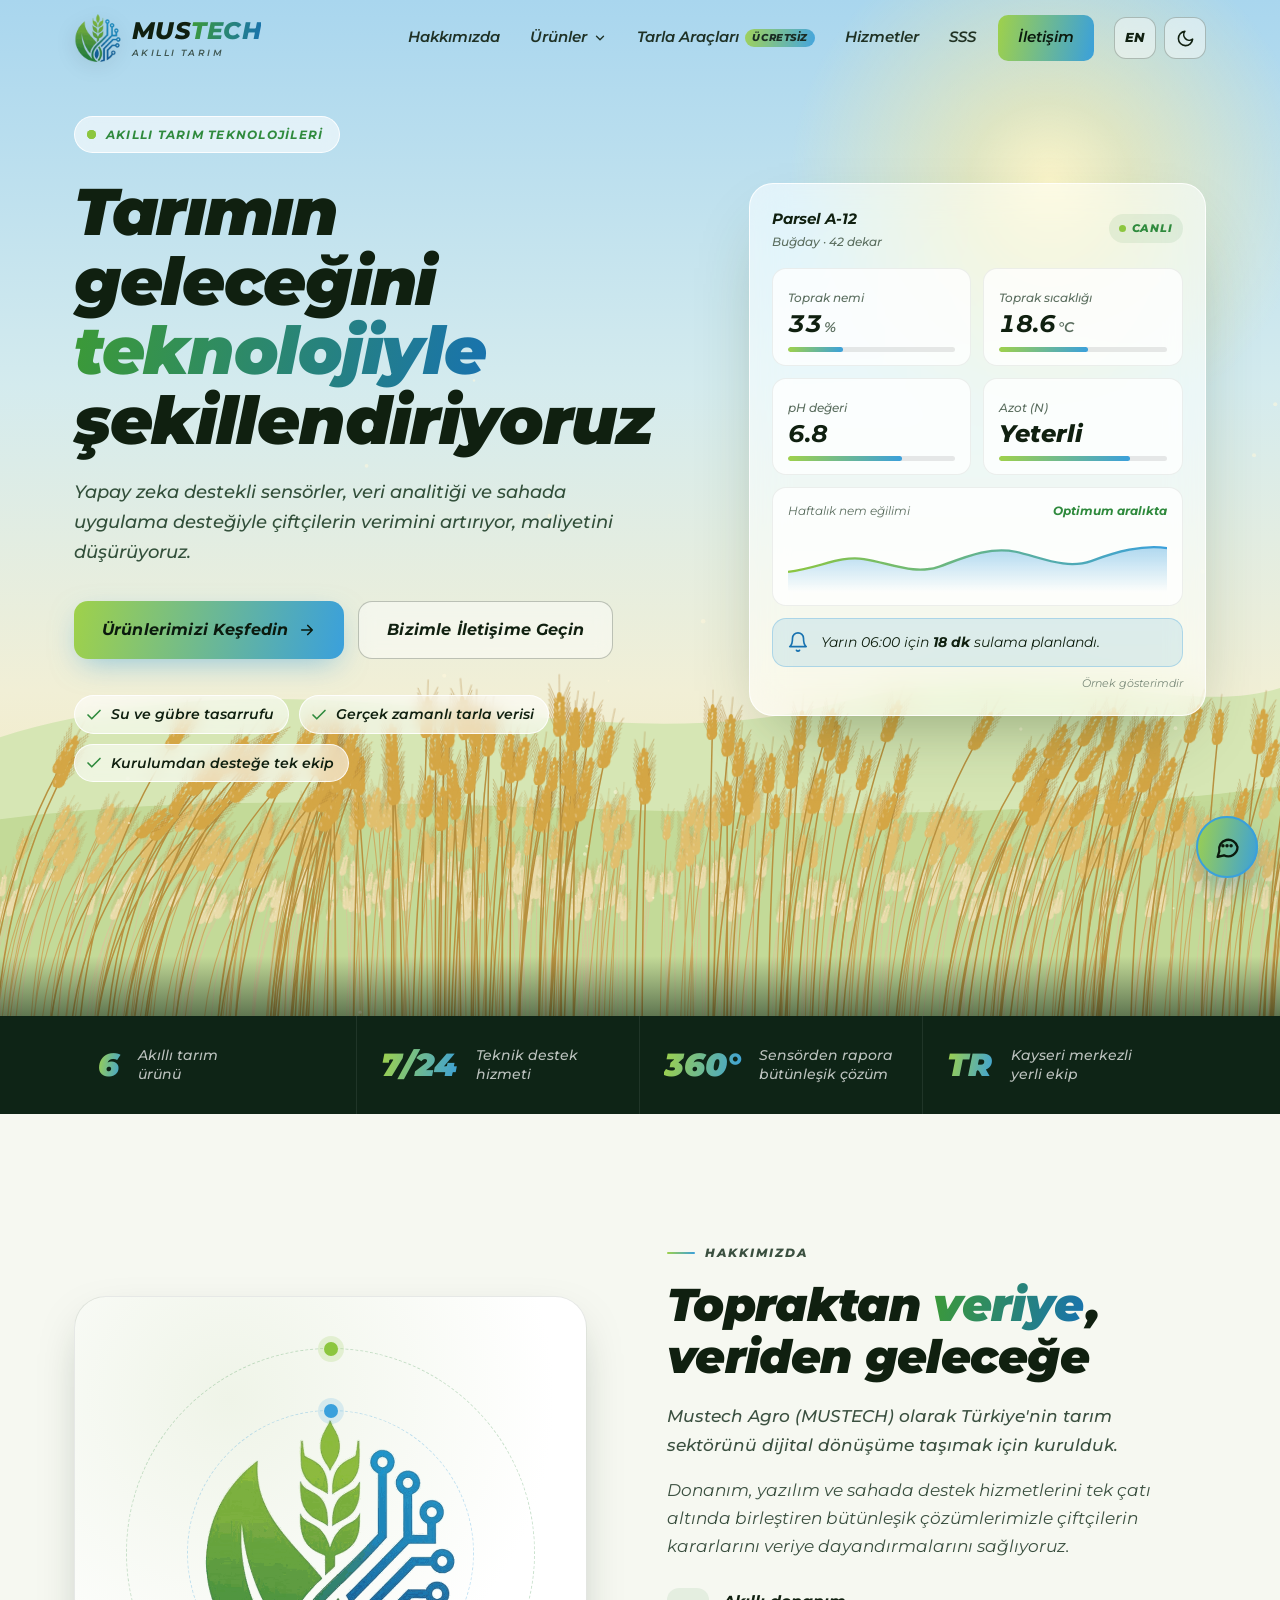
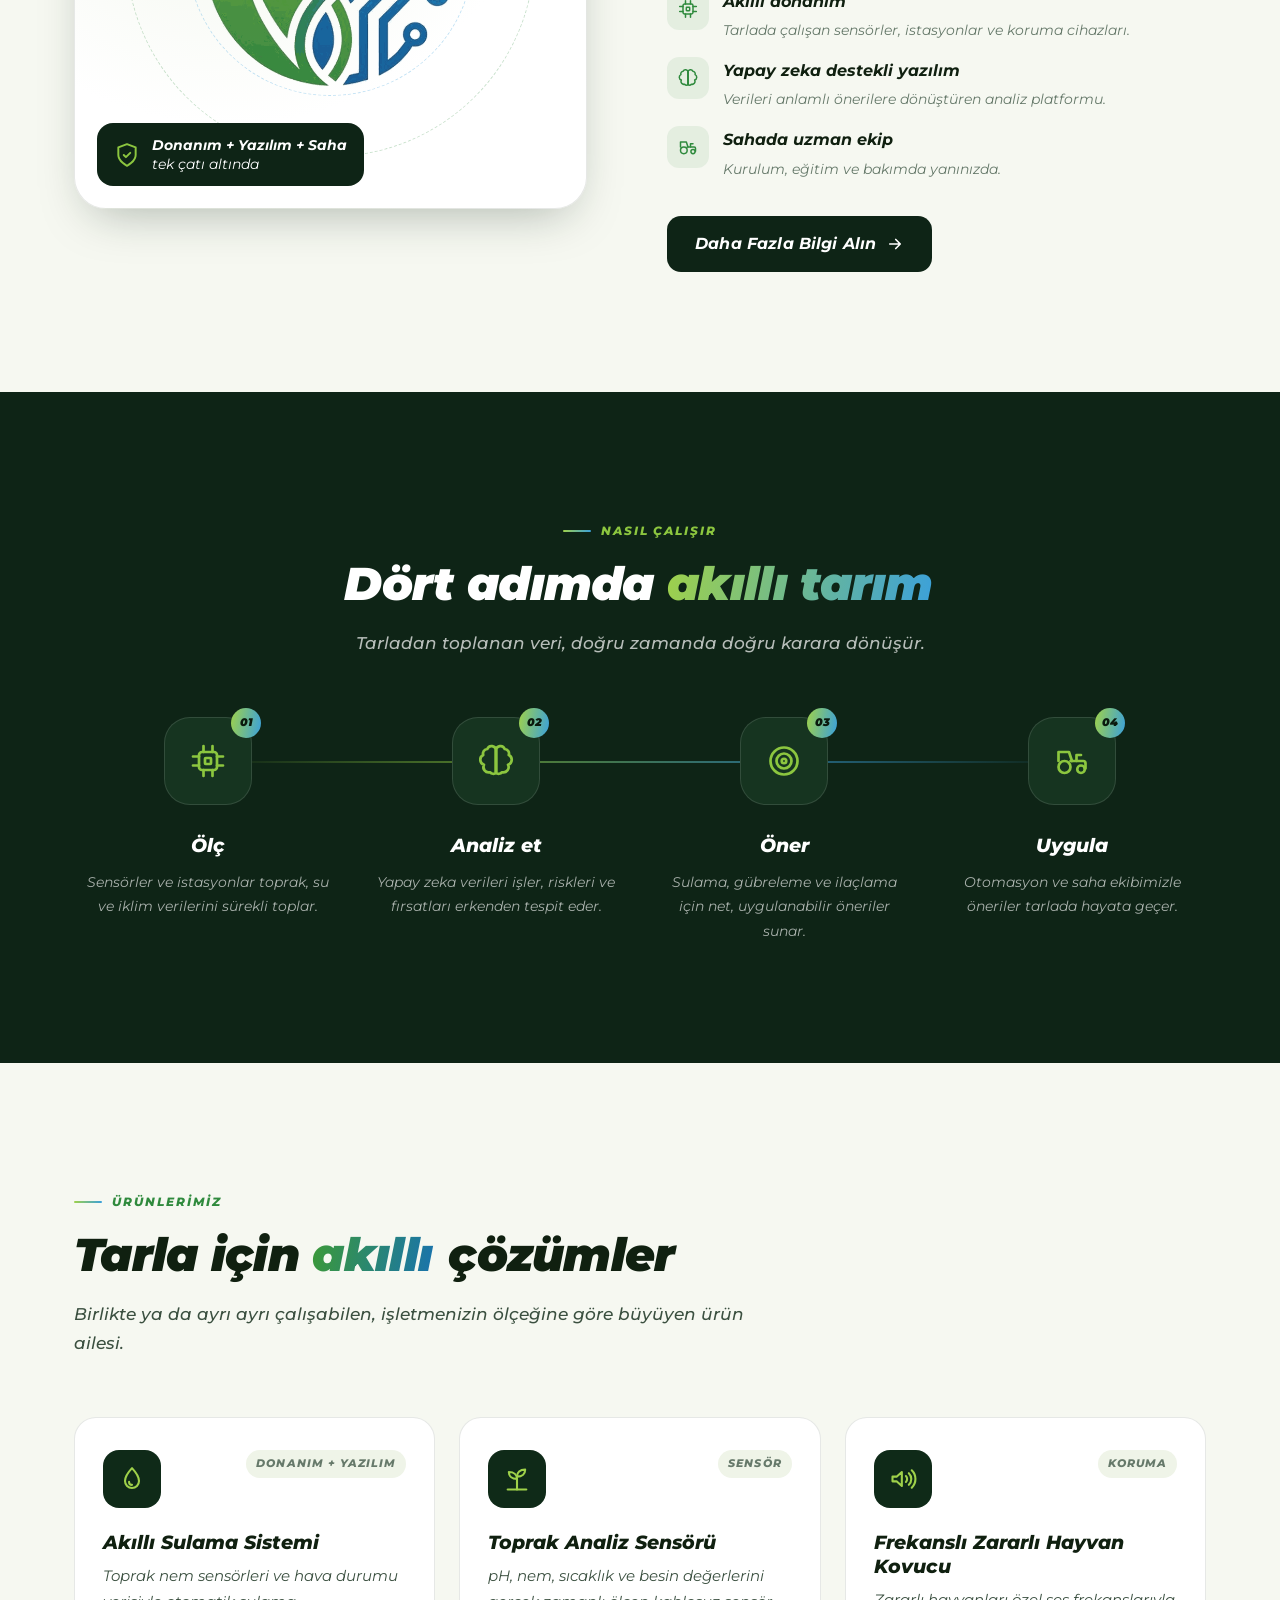
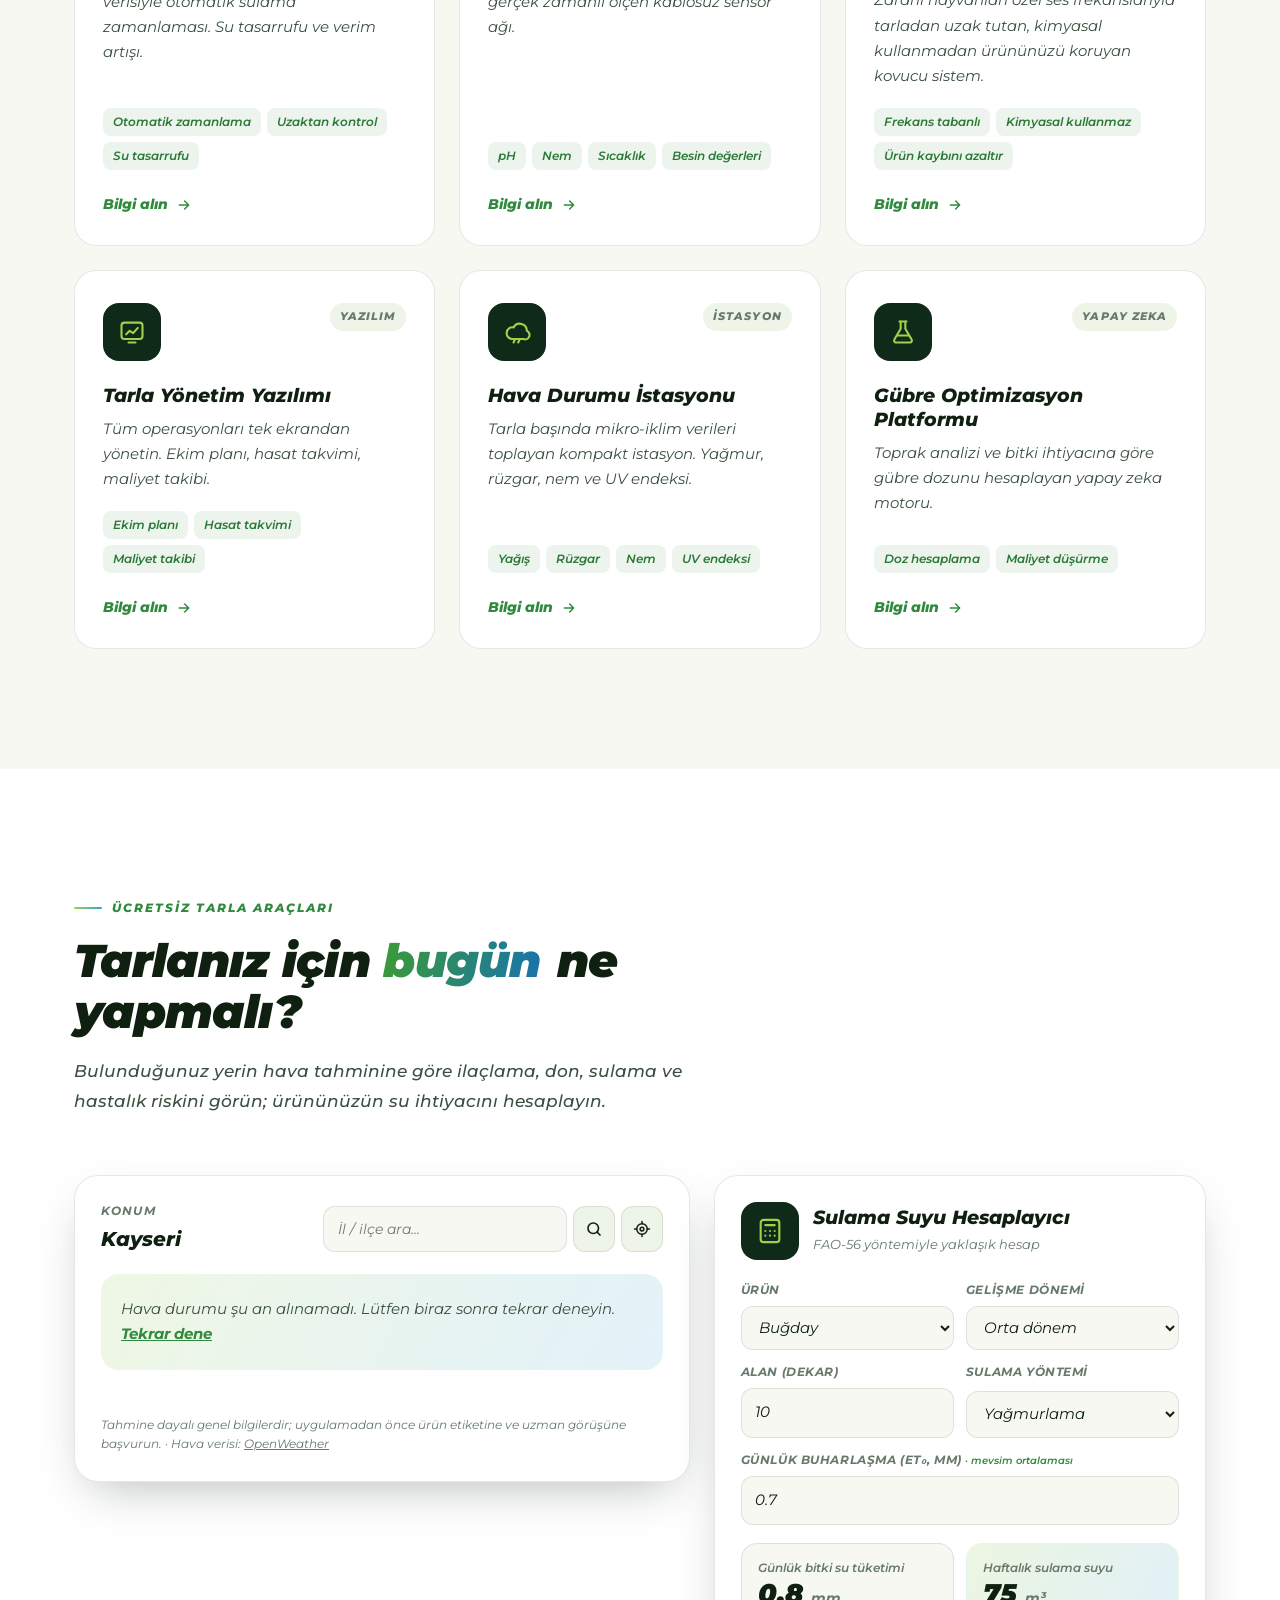
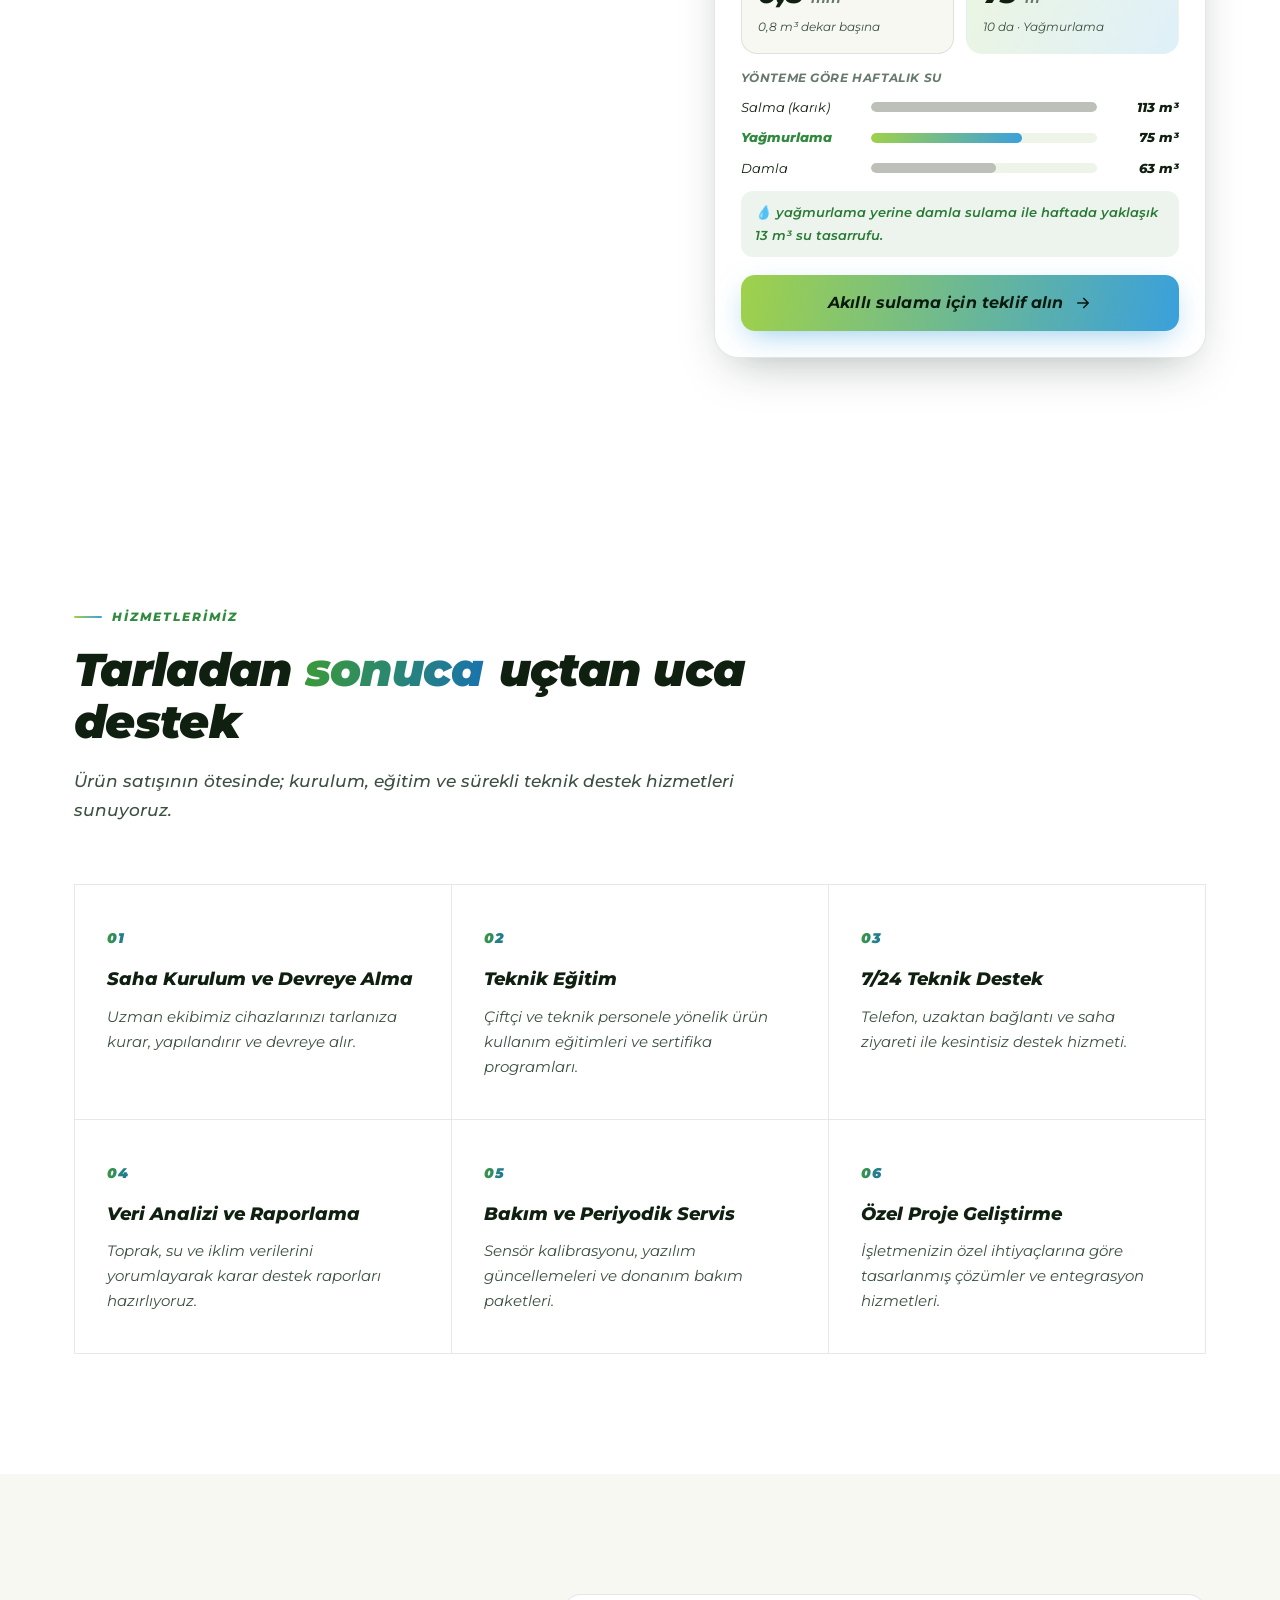
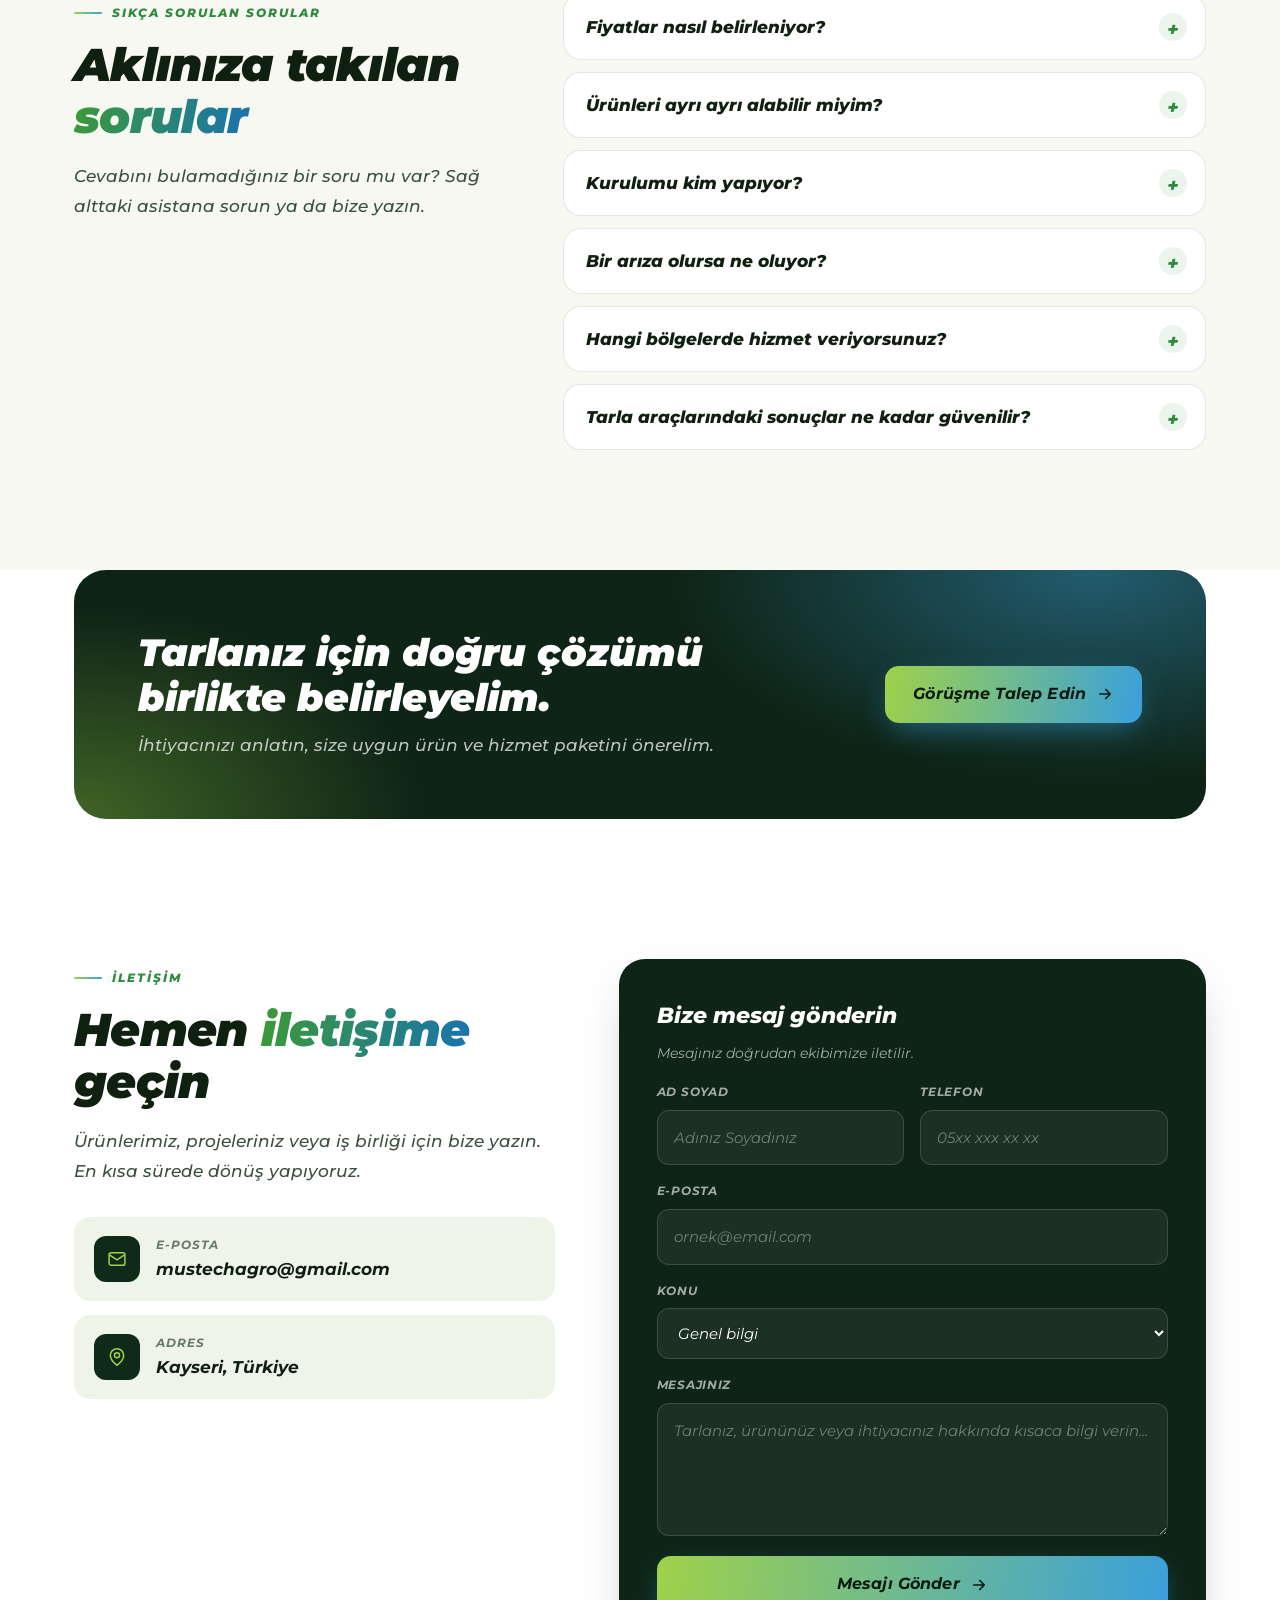
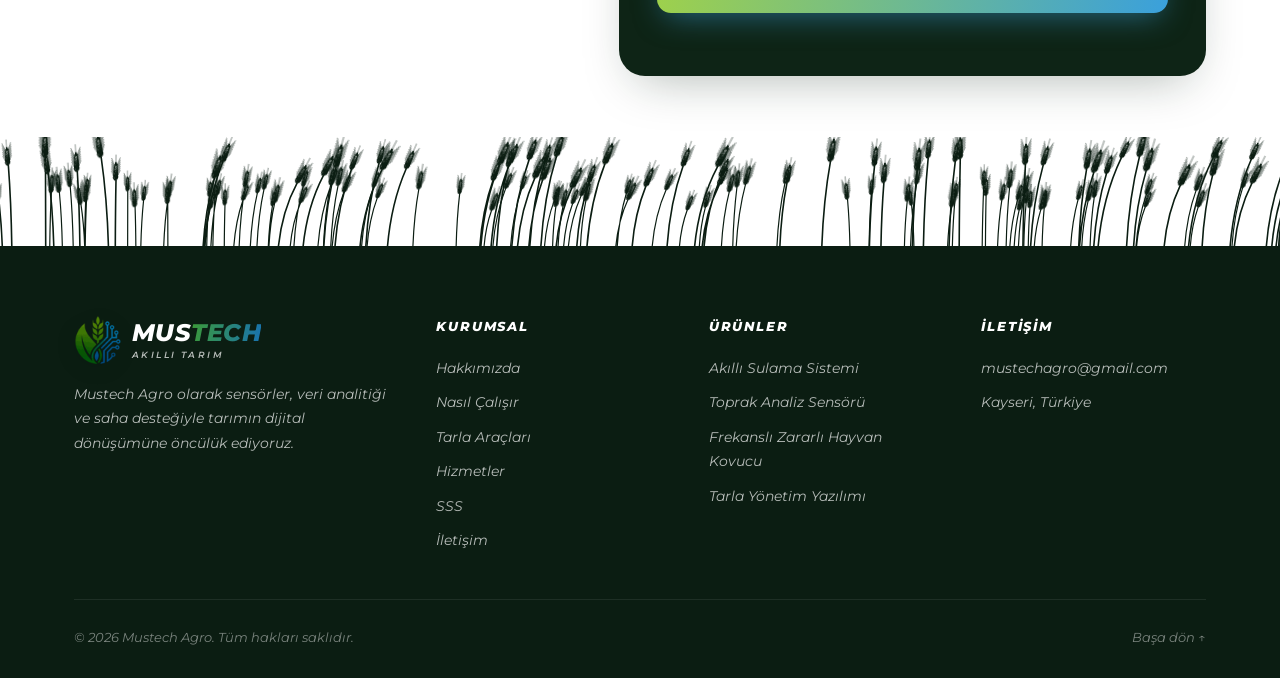
==== commit a2359dc4: "api key" ====
--- a/index.html
+++ b/index.html
@@ -39,12 +39,12 @@
 
   <link rel="preload" href="assets/fonts/montserrat-latin-wght-italic.woff2" as="font" type="font/woff2" crossorigin>
   <link rel="preload" href="assets/fonts/montserrat-latin-ext-wght-italic.woff2" as="font" type="font/woff2" crossorigin>
-  <link rel="stylesheet" href="assets/css/style.css?v=6">
-  <script src="assets/js/i18n.js?v=6" defer></script>
-  <script src="assets/js/main.js?v=6" defer></script>
-  <script src="assets/js/wheat.js?v=6" defer></script>
-  <script src="assets/js/tools.js?v=6" defer></script>
-  <script src="assets/js/bot.js?v=6" defer></script>
+  <link rel="stylesheet" href="assets/css/style.css?v=7">
+  <script src="assets/js/i18n.js?v=7" defer></script>
+  <script src="assets/js/main.js?v=7" defer></script>
+  <script src="assets/js/wheat.js?v=7" defer></script>
+  <script src="assets/js/tools.js?v=7" defer></script>
+  <script src="assets/js/bot.js?v=7" defer></script>
 
   <script type="application/ld+json">
   {
--- a/assets/css/style.css
+++ b/assets/css/style.css
@@ -453,28 +453,6 @@
 .bot-input input:focus { outline: none; border-color: var(--blue); }
 .bot-input button { width: 44px; border-radius: 12px; border: 0; background: var(--grad); color: var(--on-grad); display: grid; place-items: center; }
 .bot-input button svg { width: 18px; height: 18px; }
-
-/* ---------- Fare ışığı ---------- */
-:root { --glow-a: rgba(140, 198, 63, .45); --glow-b: rgba(58, 160, 220, .22); --spot: rgba(47, 138, 61, .16); --spot-line: rgba(47, 138, 61, .45); --core: rgba(140, 198, 63, .9); }
-[data-theme="dark"] { --glow-a: rgba(159, 209, 74, .32); --glow-b: rgba(58, 160, 220, .2); --spot: rgba(159, 209, 74, .18); --spot-line: rgba(159, 209, 74, .55); --core: rgba(190, 240, 120, .95); }
-.cursor-light {
-  position: fixed; left: 0; top: 0; width: 0; height: 0; pointer-events: none; z-index: 900;
-  opacity: 0; transition: opacity .4s; will-change: transform;
-}
-.cursor-light::before {
-  content: ''; position: absolute; left: -380px; top: -380px; width: 760px; height: 760px; border-radius: 50%;
-  background: radial-gradient(circle, var(--glow-a) 0%, var(--glow-b) 30%, transparent 66%);
-}
-.cursor-light i {
-  position: absolute; left: -9px; top: -9px; width: 18px; height: 18px; border-radius: 50%;
-  background: radial-gradient(circle, #fff 0%, var(--core) 45%, transparent 72%);
-  box-shadow: 0 0 24px 8px var(--glow-a); transition: transform .2s;
-}
-.cursor-light.press i { transform: scale(1.8); }
-.cursor-light.on { opacity: 1; }
-[data-theme="dark"] .cursor-light::before { mix-blend-mode: screen; }
-.spot, .agro-item { background-image: radial-gradient(360px circle at var(--x, -999px) var(--y, -999px), var(--spot), transparent 55%); }
-.spot:hover, .agro-item:hover { border-color: var(--spot-line); }
 
 /* ---------- Kullanışlılık ---------- */
 .progress { position: absolute; left: 0; right: 0; bottom: 0; height: 3px; background: var(--grad); transform: scaleX(0); transform-origin: left; pointer-events: none; }
@@ -592,7 +570,7 @@
 .faq-grid { display: grid; grid-template-columns: .8fr 1.2fr; gap: 60px; align-items: start; }
 .faq-list { display: grid; gap: 12px; }
 .faq-list details { border: 1px solid var(--line); border-radius: 18px; background-color: var(--card); transition: border-color .2s; }
-.faq-list details[open] { border-color: var(--spot-line); }
+.faq-list details[open] { border-color: var(--accent); }
 .faq-list summary { list-style: none; cursor: pointer; padding: 18px 56px 18px 22px; font-weight: 800; position: relative; }
 .faq-list summary::-webkit-details-marker { display: none; }
 .faq-list summary::after { content: '+'; position: absolute; right: 18px; top: 50%; transform: translateY(-50%); width: 28px; height: 28px; border-radius: 50%; display: grid; place-items: center; background: var(--chip); color: var(--accent); font-size: 1.2rem; font-style: normal; transition: transform .25s; }
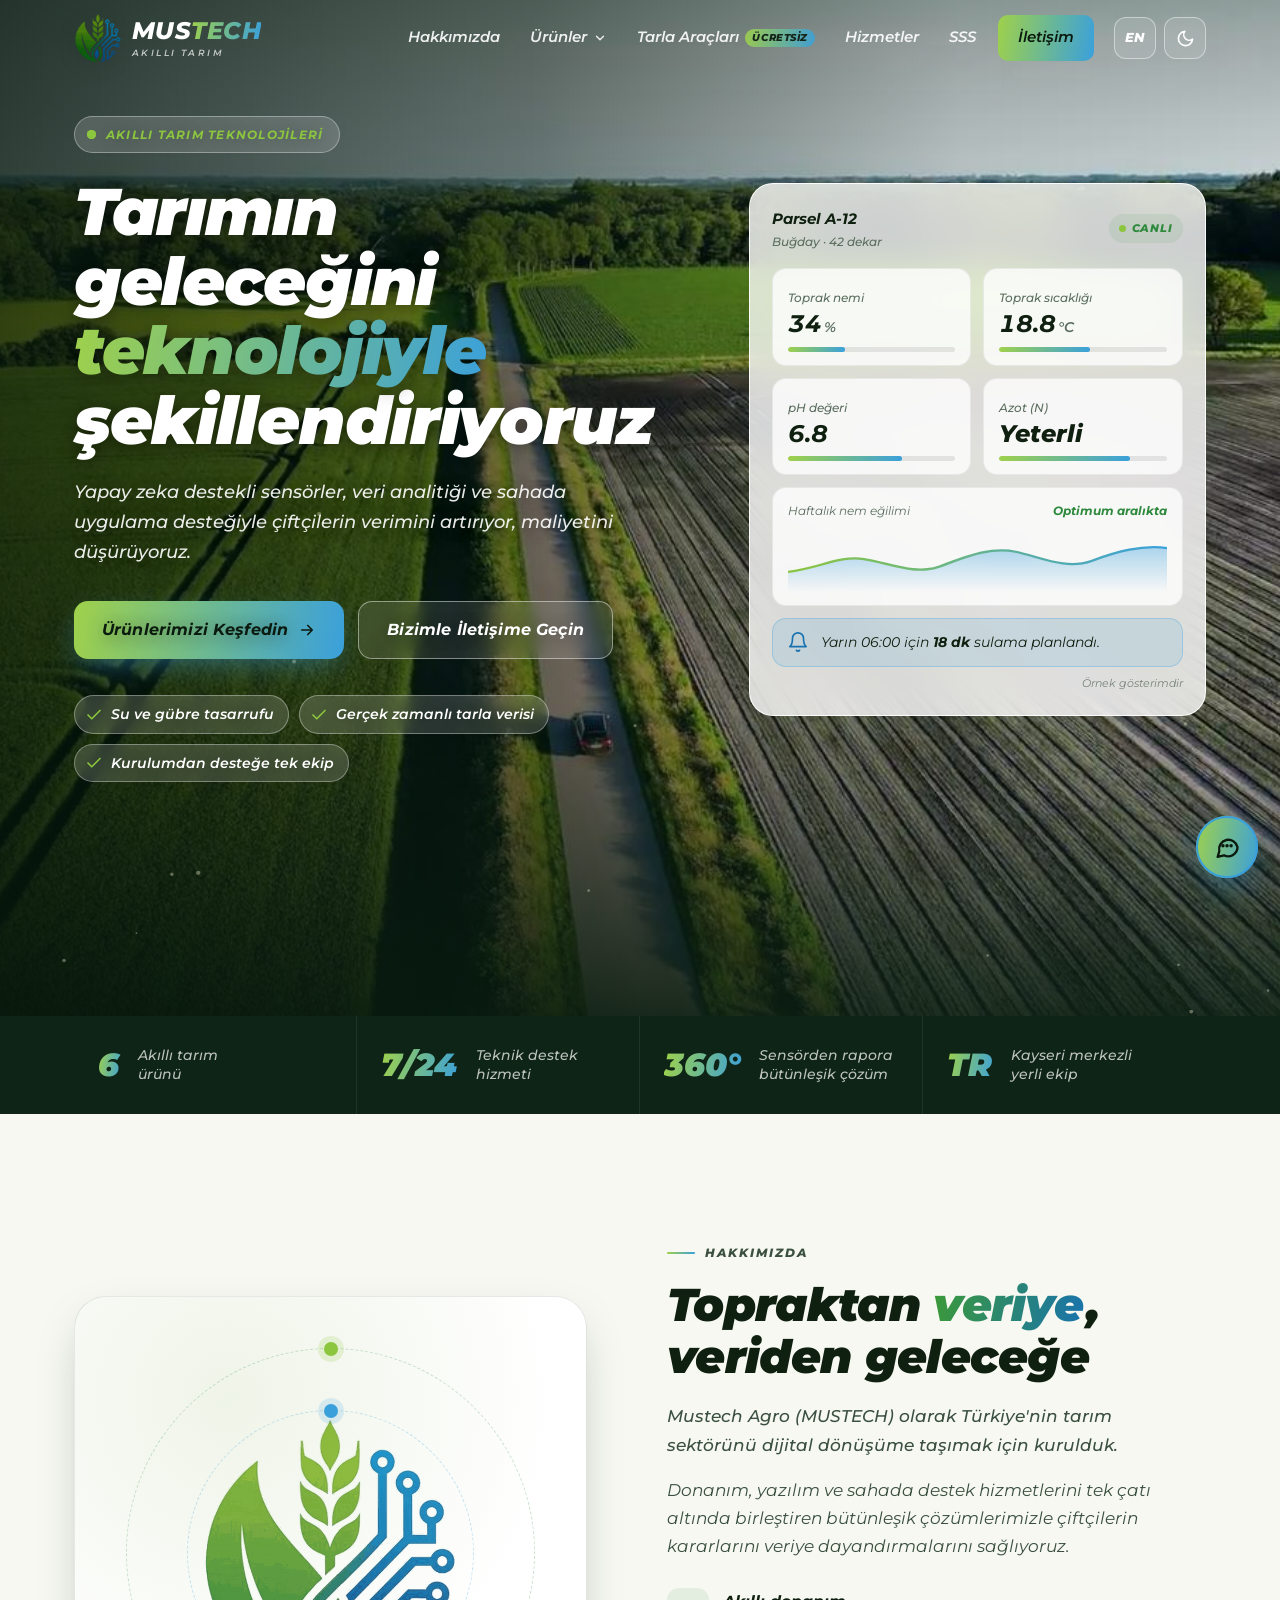
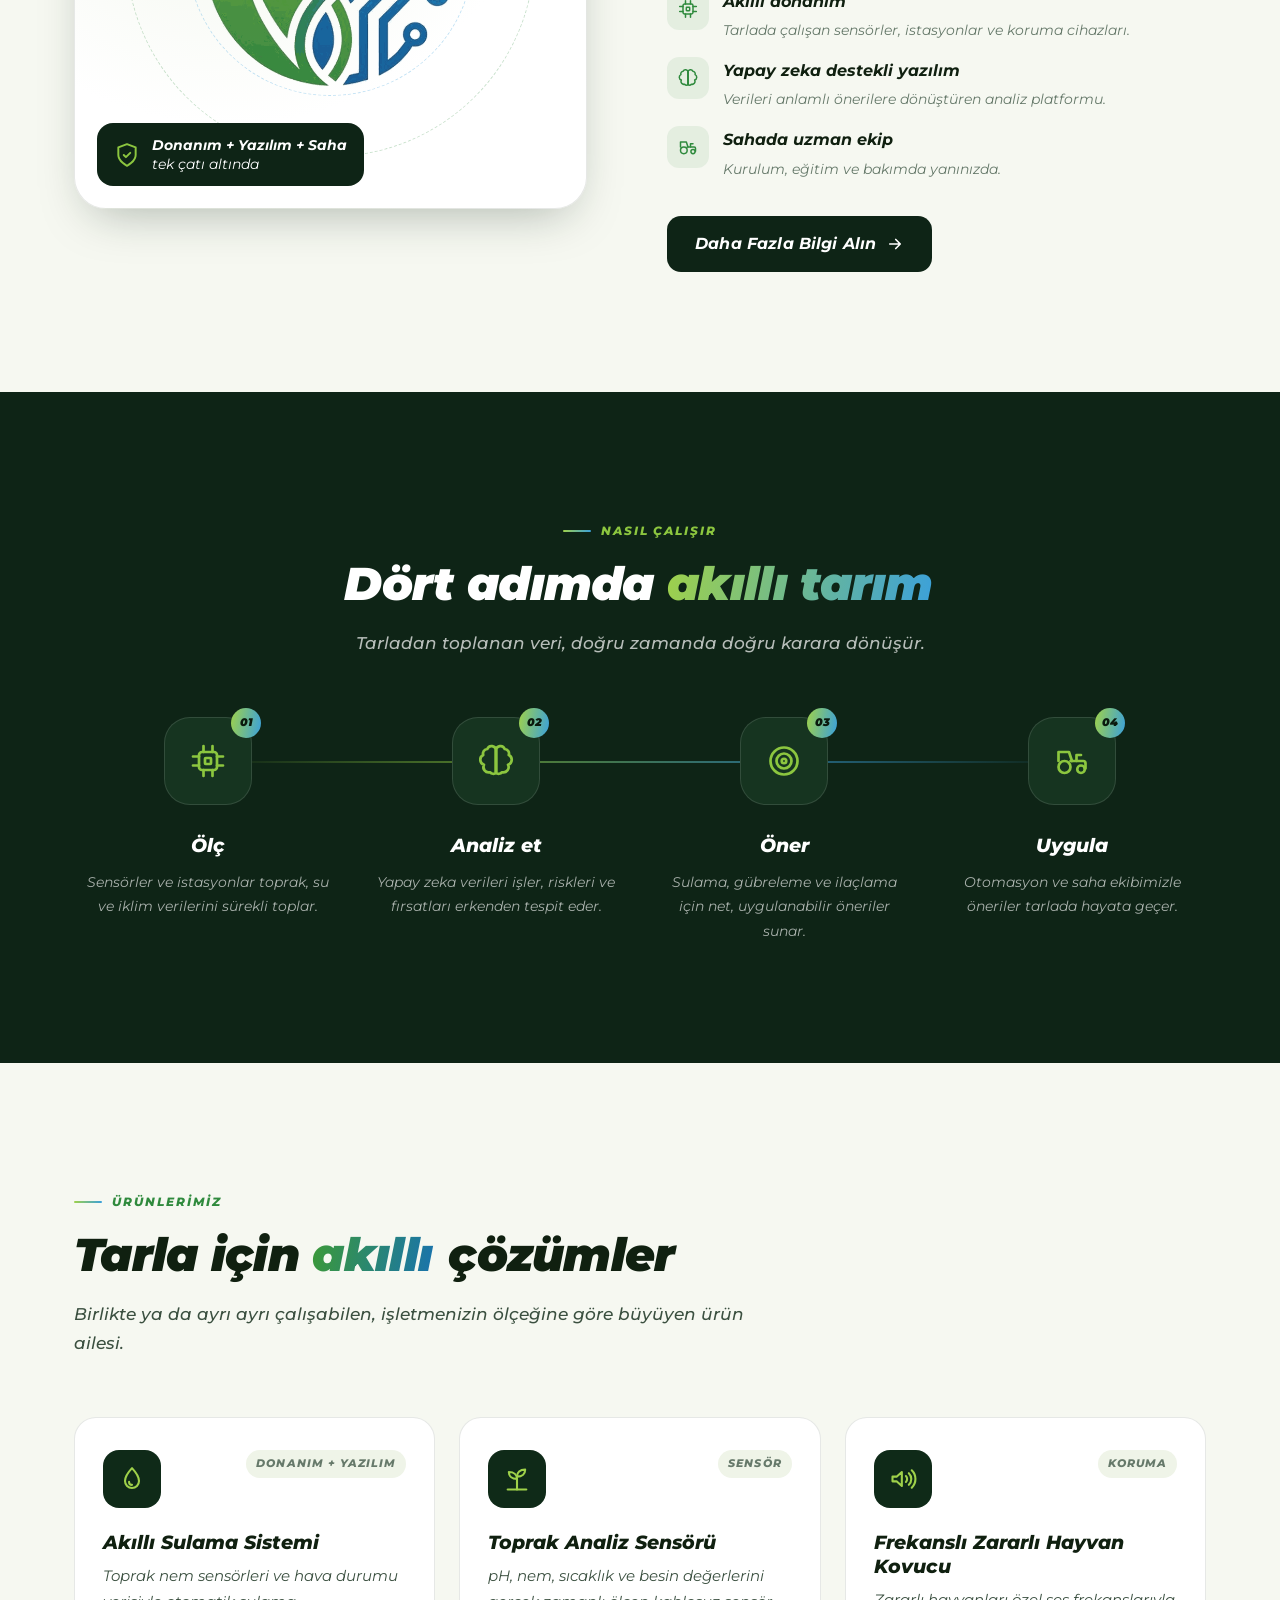
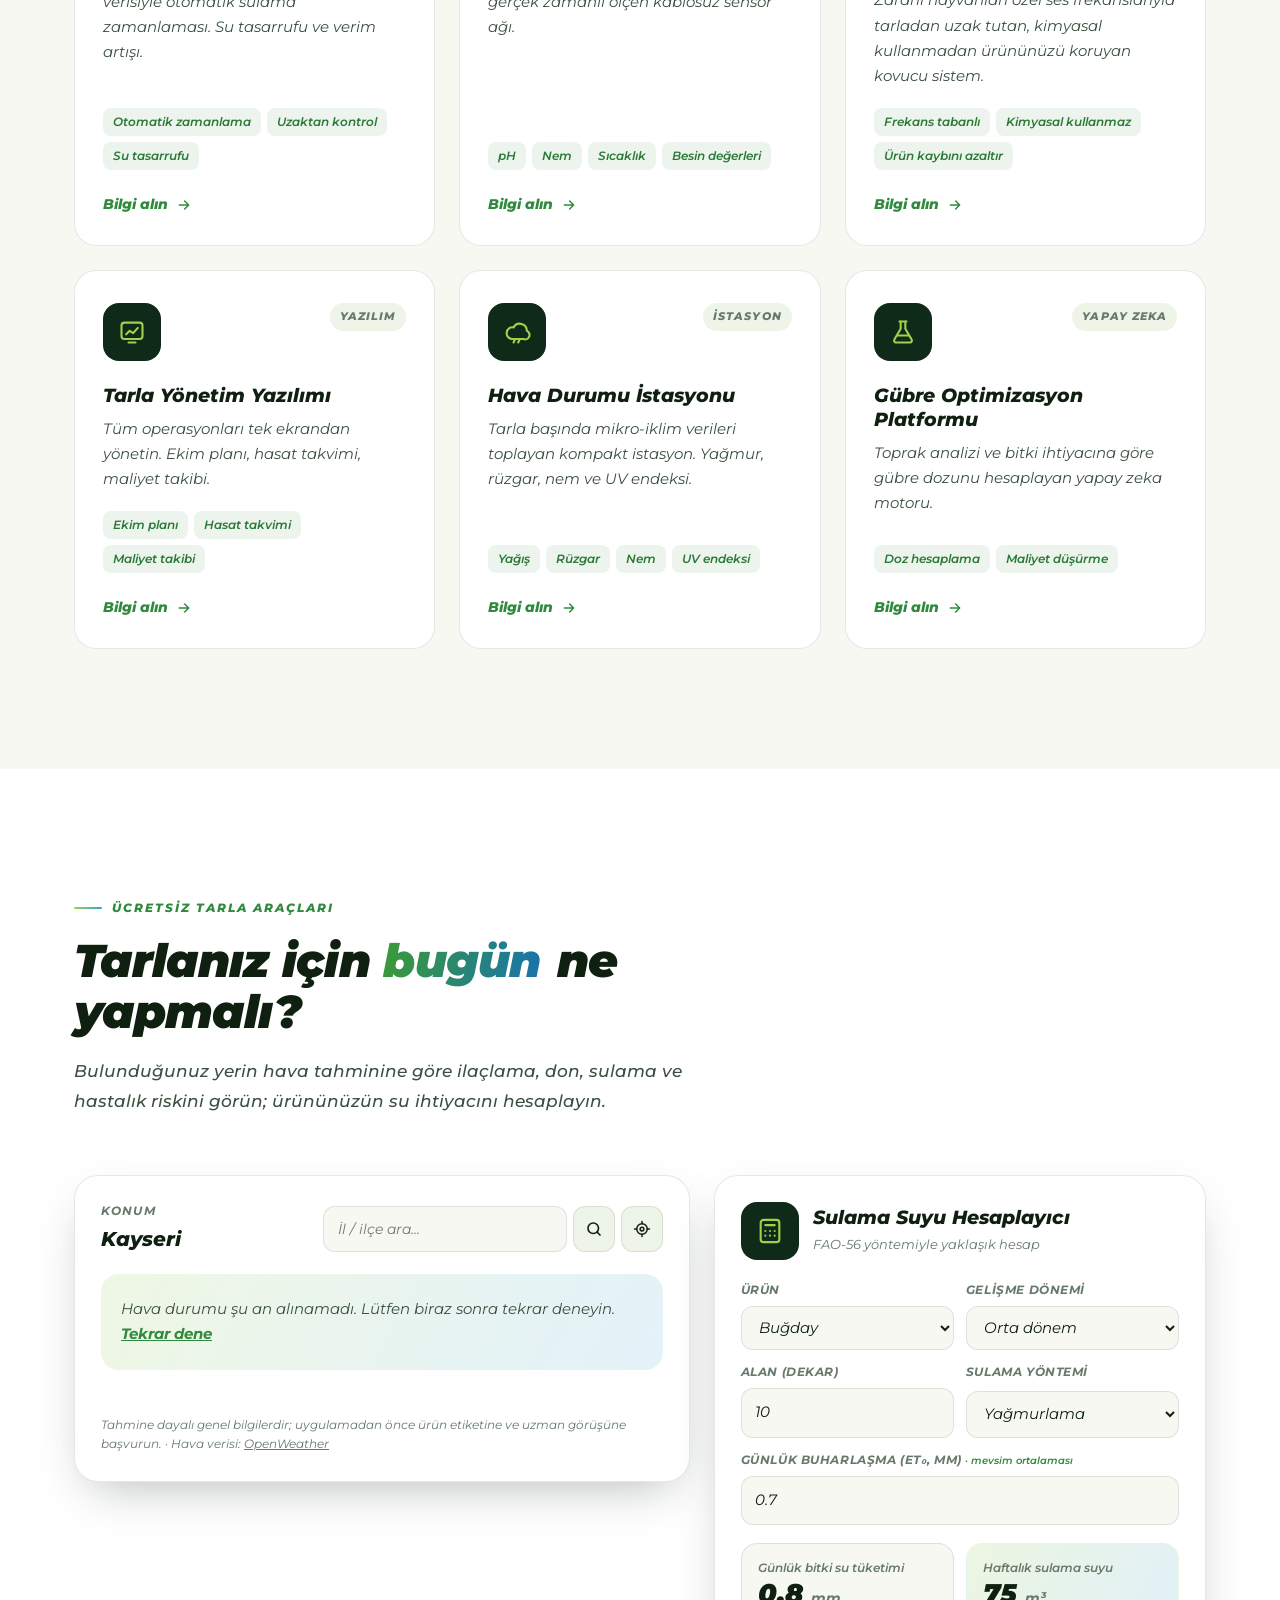
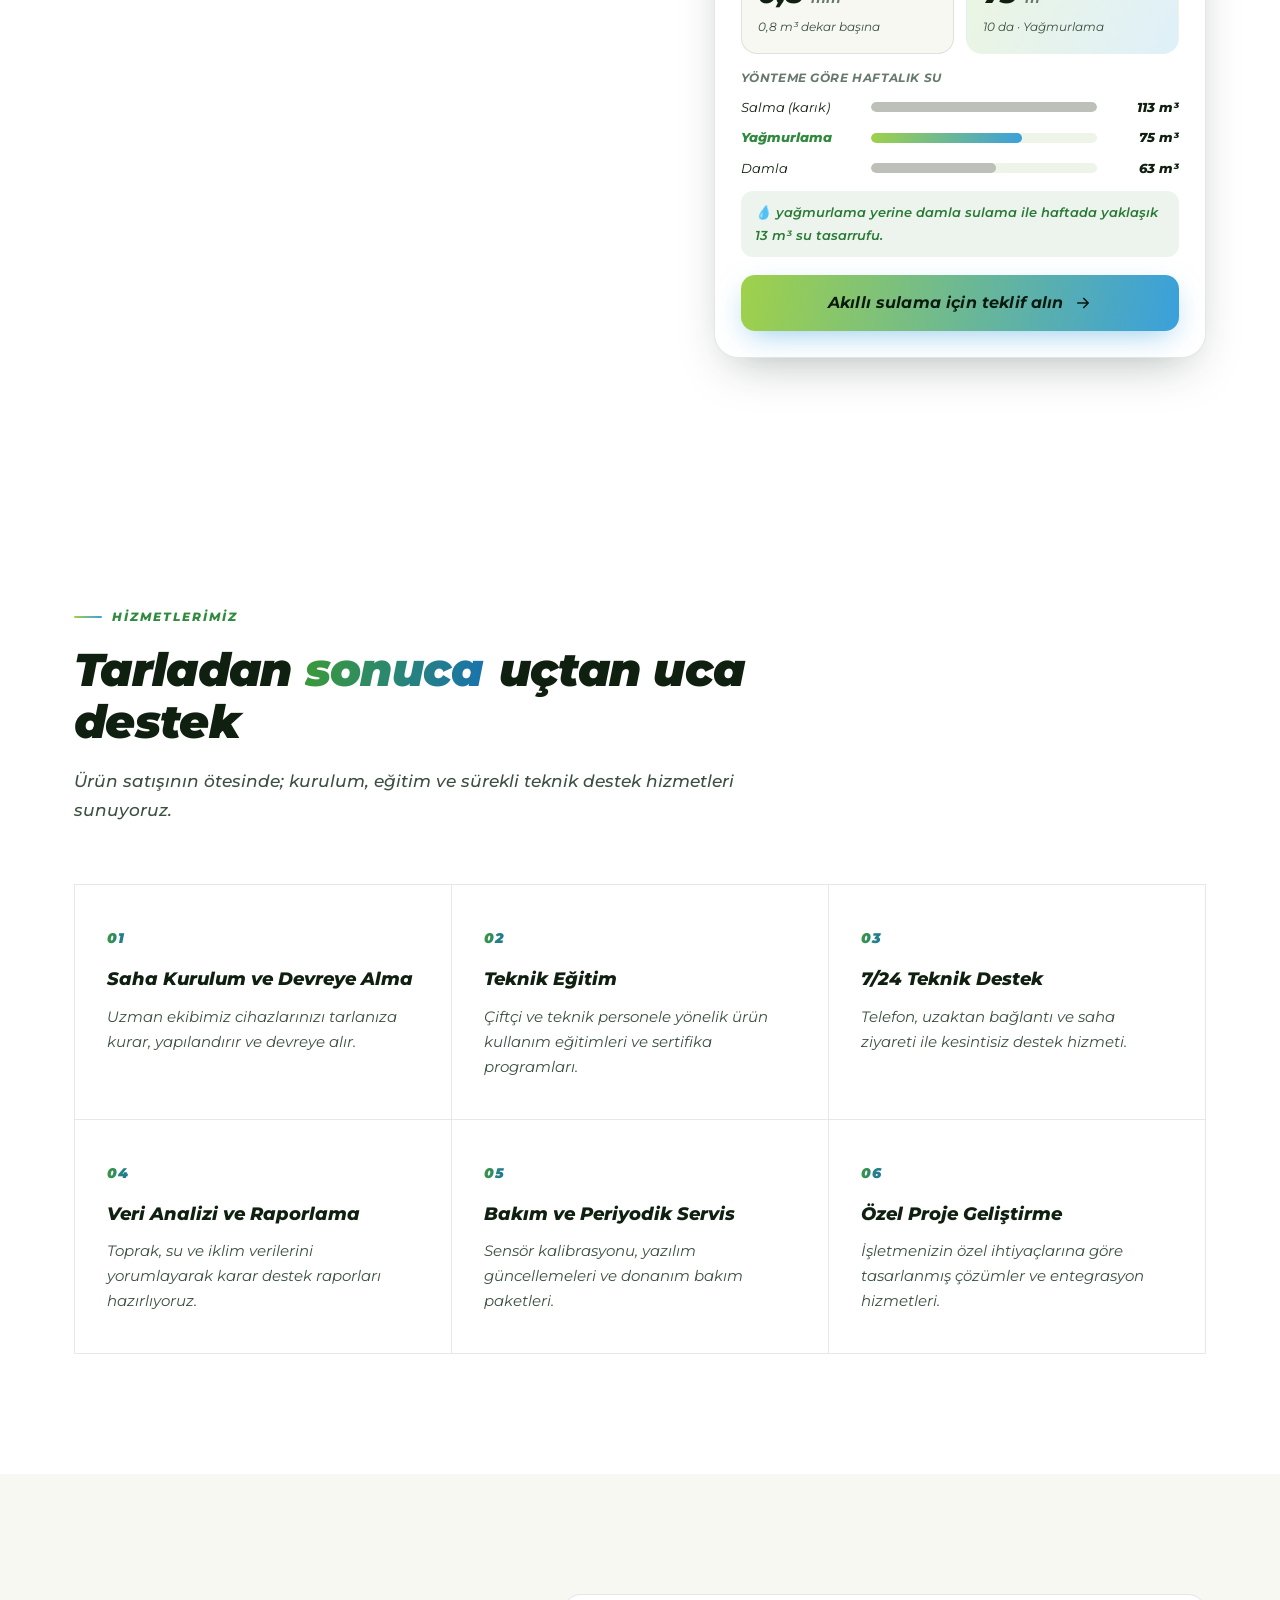
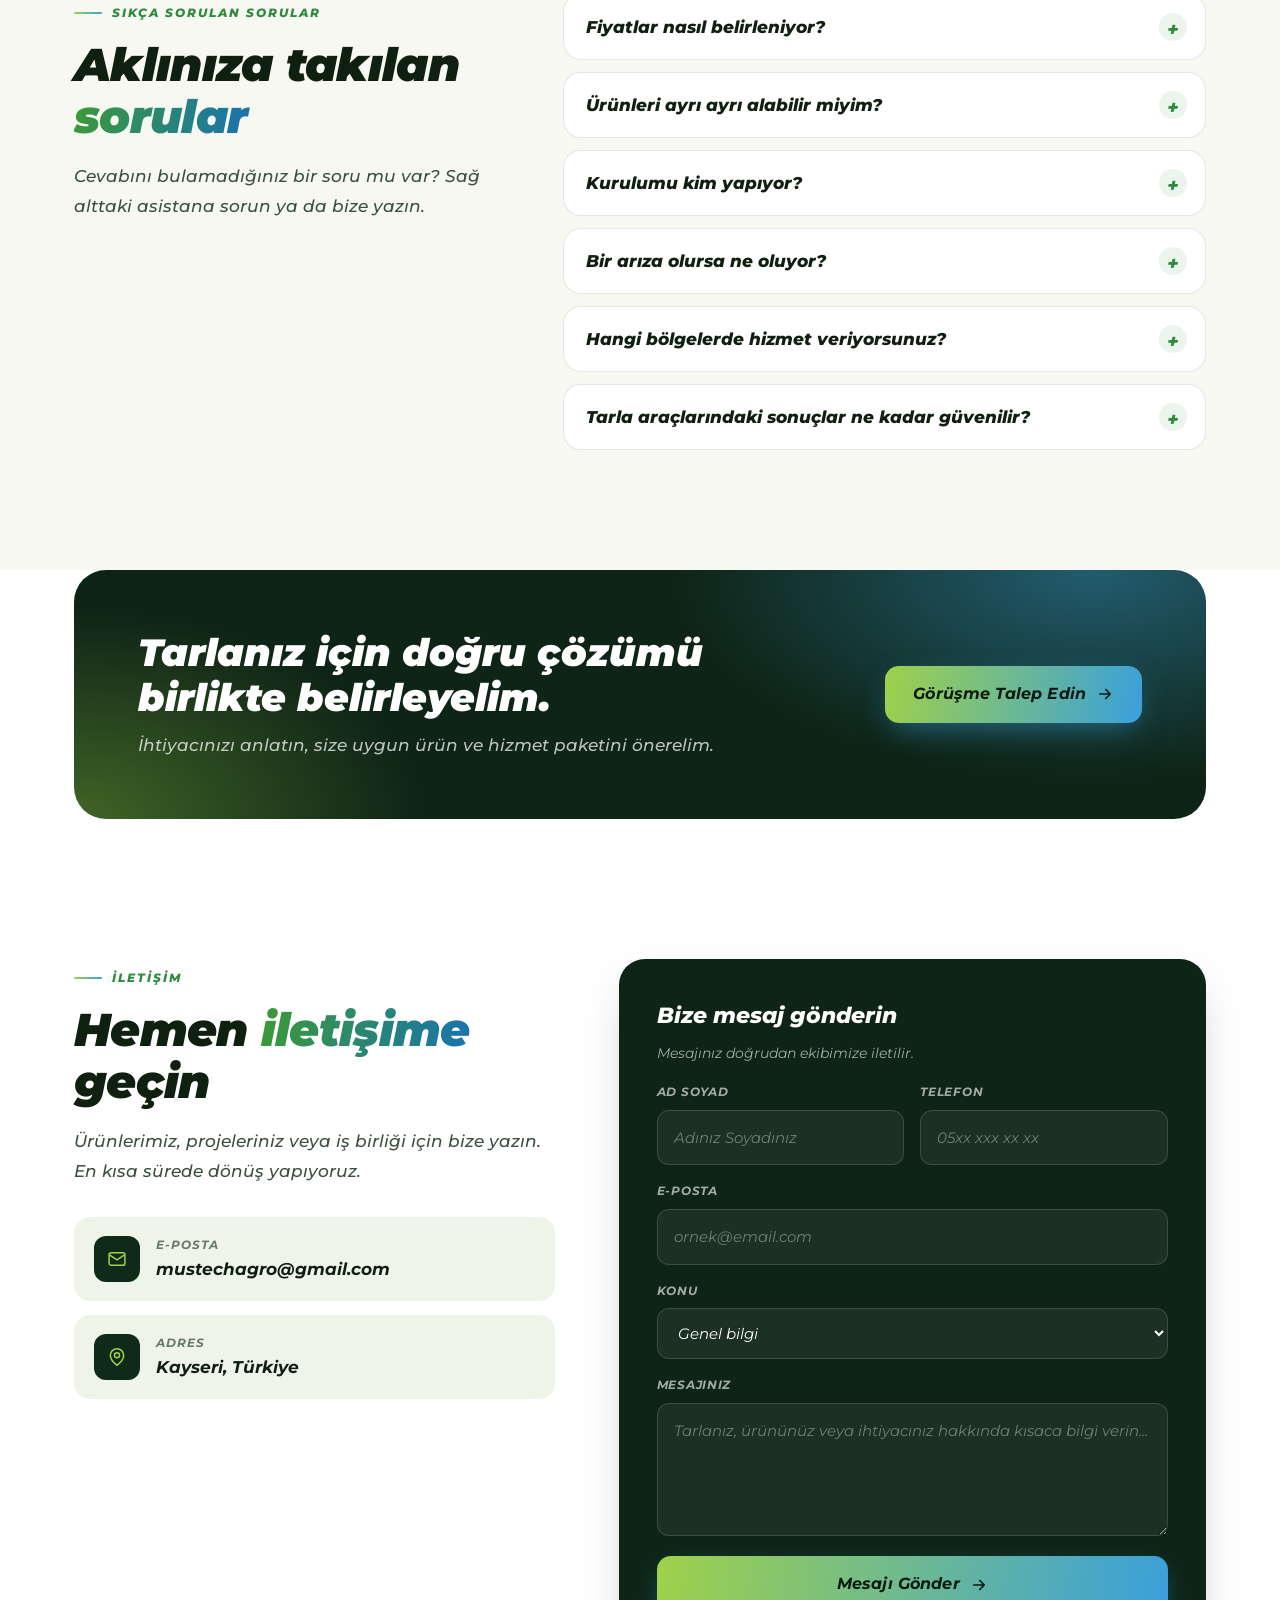
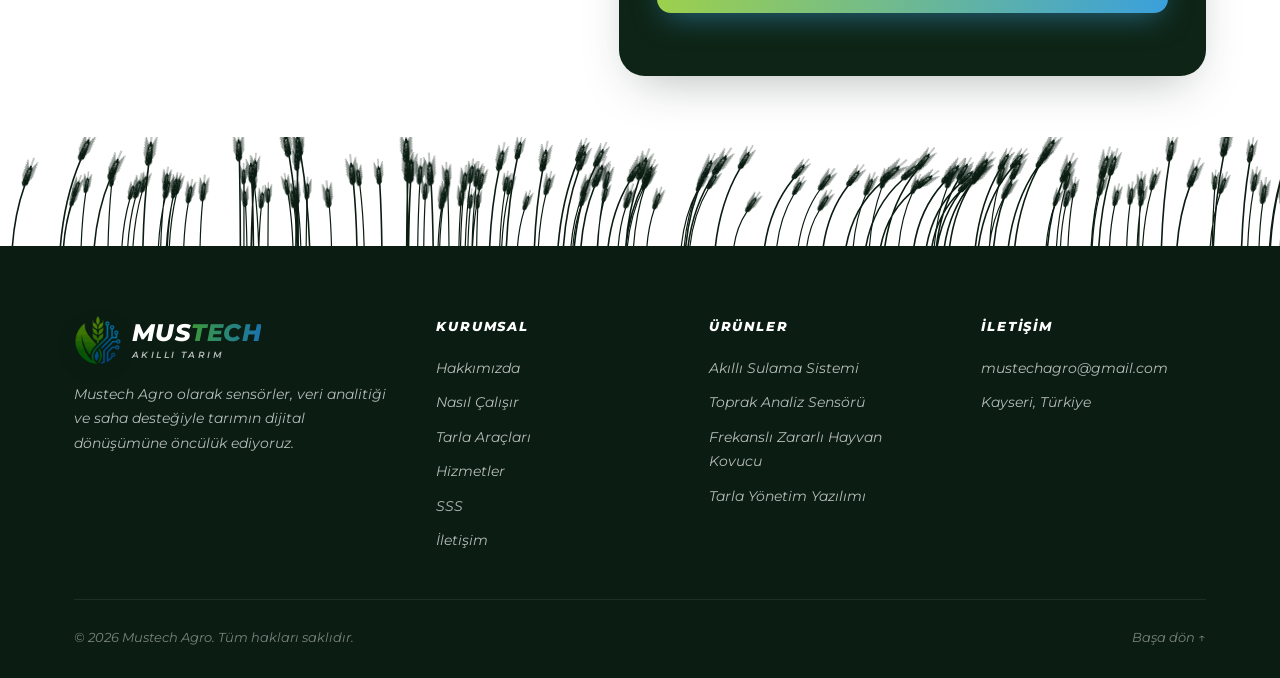
==== commit 78af37c0: "video" ====
--- a/index.html
+++ b/index.html
@@ -39,12 +39,13 @@
 
   <link rel="preload" href="assets/fonts/montserrat-latin-wght-italic.woff2" as="font" type="font/woff2" crossorigin>
   <link rel="preload" href="assets/fonts/montserrat-latin-ext-wght-italic.woff2" as="font" type="font/woff2" crossorigin>
-  <link rel="stylesheet" href="assets/css/style.css?v=7">
-  <script src="assets/js/i18n.js?v=7" defer></script>
-  <script src="assets/js/main.js?v=7" defer></script>
-  <script src="assets/js/wheat.js?v=7" defer></script>
-  <script src="assets/js/tools.js?v=7" defer></script>
-  <script src="assets/js/bot.js?v=7" defer></script>
+  <link rel="preload" as="image" href="assets/img/hero-poster.jpg">
+  <link rel="stylesheet" href="assets/css/style.css?v=11">
+  <script src="assets/js/i18n.js?v=11" defer></script>
+  <script src="assets/js/main.js?v=11" defer></script>
+  <script src="assets/js/wheat.js?v=11" defer></script>
+  <script src="assets/js/tools.js?v=11" defer></script>
+  <script src="assets/js/bot.js?v=11" defer></script>
 
   <script type="application/ld+json">
   {
@@ -217,9 +218,13 @@
 
 <!-- ===== HERO ===== -->
 <section id="hero">
-  <div class="sky" aria-hidden="true"></div>
-  <canvas id="wheatCanvas" class="wheat-canvas" aria-hidden="true"></canvas>
-  <div class="hero-fade" aria-hidden="true"></div>
+  <!-- Arka plan videosu: iki tarla videosu art arda, döngüde. Gece modunda karartılır, ay ve yıldızlar eklenir. -->
+  <div class="hero-media" aria-hidden="true">
+    <video id="heroVideo" class="hero-video" muted loop playsinline preload="none" poster="assets/img/hero-poster.jpg"
+           data-hd="assets/video/hero-hd.mp4" data-sd="assets/video/hero-sd.mp4"></video>
+    <div class="hero-tint"></div>
+    <canvas id="wheatCanvas" class="wheat-canvas" data-fx aria-hidden="true"></canvas>
+  </div>
 
   <div class="wrap hero-inner">
     <div class="hero-copy">
--- a/assets/css/style.css
+++ b/assets/css/style.css
@@ -46,18 +46,21 @@
 
   --sky: linear-gradient(180deg, #a9d6ee 0%, #d4ebee 38%, #f1efd6 68%, #f5e2ab 100%);
   --sun: radial-gradient(circle at 82% 18%, rgba(255, 246, 200, .95) 0, rgba(255, 236, 160, .55) 80px, rgba(255, 226, 140, 0) 260px);
-  --hero-text: #102010;
-  --hero-sub: #33503b;
+  --hero-text: #ffffff;
+  --hero-sub: rgba(255, 255, 255, .9);
   --hero-fade: #0e2416;
-  --glass: rgba(255, 255, 255, .58);
-  --glass-line: rgba(255, 255, 255, .85);
+  --glass: rgba(255, 255, 255, .16);
+  --glass-line: rgba(255, 255, 255, .34);
+  --card-glass: rgba(255, 255, 255, .8);
+  --card-glass-line: rgba(255, 255, 255, .9);
+  --dash-text: #102010;
   --glass-shadow: 0 30px 70px -30px rgba(40, 70, 30, .45);
   --metric: rgba(255, 255, 255, .78);
   --metric-line: rgba(16, 32, 16, .07);
   --glass-text-2: #5b6e5f;
   --nav-scrolled: rgba(255, 255, 255, .9);
-  --ghost-line: rgba(16, 32, 16, .25);
-  --ghost-bg: rgba(255, 255, 255, .45);
+  --ghost-line: rgba(255, 255, 255, .45);
+  --ghost-bg: rgba(255, 255, 255, .1);
 
   --radius: 18px;
   --nav-h: 76px;
@@ -92,8 +95,11 @@
   --hero-text: #ffffff;
   --hero-sub: rgba(255, 255, 255, .76);
   --hero-fade: #0c1a11;
-  --glass: rgba(255, 255, 255, .07);
-  --glass-line: rgba(255, 255, 255, .15);
+  --glass: rgba(255, 255, 255, .08);
+  --glass-line: rgba(255, 255, 255, .18);
+  --card-glass: rgba(8, 18, 12, .5);
+  --card-glass-line: rgba(255, 255, 255, .15);
+  --dash-text: #ffffff;
   --glass-shadow: 0 40px 80px -30px rgba(0, 0, 0, .7);
   --metric: rgba(0, 0, 0, .3);
   --metric-line: rgba(255, 255, 255, .08);
@@ -216,14 +222,28 @@
 
 /* ---------- Hero ---------- */
 #hero { position: relative; min-height: 100vh; min-height: 100svh; display: flex; align-items: center; overflow: hidden; color: var(--hero-text); padding: calc(var(--nav-h) + 40px) 0 clamp(170px, 26vh, 260px); }
-.sky { position: absolute; inset: 0; background: var(--sun), var(--sky); transition: opacity .4s; }
-[data-theme="dark"] .sky::after { /* ay */
-  content: ''; position: absolute; top: calc(18% - 26px); left: calc(82% - 26px); width: 52px; height: 52px; border-radius: 50%;
-  background: radial-gradient(circle at 35% 35%, #ffffff, #dfe9f5 60%, #c6d4e6);
-  box-shadow: 0 0 40px 8px rgba(200, 220, 255, .25);
-}
-.wheat-canvas { position: absolute; inset: 0; width: 100%; height: 100%; }
-.hero-fade { position: absolute; inset: auto 0 0 0; height: 60px; background: linear-gradient(to bottom, transparent, var(--hero-fade)); opacity: .55; }
+.hero-media { position: absolute; inset: 0; overflow: hidden; background: #24401f url(../img/hero-poster.jpg) center / cover no-repeat; }
+.hero-video { position: absolute; inset: 0; width: 100%; height: 100%; object-fit: cover; opacity: 0; transition: opacity 1s ease, filter .8s ease; }
+.hero-video.ready { opacity: 1; }
+/* Gündüz: metin tarafı için soldan koyulaşan geçiş */
+.hero-tint { position: absolute; inset: 0; transition: background .8s ease;
+  background: linear-gradient(90deg, rgba(4, 20, 10, .78) 0%, rgba(4, 20, 10, .5) 42%, rgba(4, 20, 10, .12) 75%, rgba(4, 20, 10, .05) 100%),
+              linear-gradient(180deg, rgba(4, 20, 10, .35) 0%, rgba(4, 20, 10, 0) 22%, rgba(4, 20, 10, 0) 70%, rgba(14, 36, 22, .85) 100%); }
+/* Gece: video karartılır, mavi gece tonu, ay ve yıldızlar */
+[data-theme="dark"] .hero-video { filter: brightness(.42) saturate(.55) contrast(1.08) hue-rotate(-8deg); }
+[data-theme="dark"] .hero-tint {
+  background: linear-gradient(180deg, rgba(6, 14, 38, .72) 0%, rgba(6, 14, 38, .35) 35%, rgba(3, 10, 8, .25) 65%, rgba(8, 18, 12, .9) 100%),
+              linear-gradient(90deg, rgba(2, 8, 6, .7) 0%, rgba(2, 8, 6, .3) 50%, rgba(2, 8, 6, .1) 100%); }
+[data-theme="dark"] .hero-tint::after { /* ay */
+  content: ''; position: absolute; top: 9%; right: 3.5%; width: 54px; height: 54px; border-radius: 50%;
+  background: radial-gradient(circle at 35% 35%, #ffffff, #e3ecf7 60%, #c6d4e6);
+  box-shadow: 0 0 50px 14px rgba(200, 220, 255, .28);
+}
+.wheat-canvas { position: absolute; inset: 0; width: 100%; height: 100%; pointer-events: none; }
+@media (max-width: 900px) {
+  .hero-tint { background: linear-gradient(180deg, rgba(4, 20, 10, .62) 0%, rgba(4, 20, 10, .55) 55%, rgba(14, 36, 22, .85) 100%); }
+  [data-theme="dark"] .hero-tint::after { top: calc(var(--nav-h) + 12px); right: 18px; width: 34px; height: 34px; box-shadow: 0 0 30px 8px rgba(200, 220, 255, .25); }
+}
 .hero-inner { position: relative; z-index: 2; display: grid; grid-template-columns: 1.15fr .85fr; gap: 56px; align-items: center; }
 .eyebrow {
   display: inline-flex; align-items: center; gap: 10px; padding: 7px 16px 7px 12px; border-radius: 100px;
@@ -240,11 +260,15 @@
 .hero-points { display: flex; gap: 10px; flex-wrap: wrap; margin-top: 36px; list-style: none; color: var(--hero-sub); font-size: .9rem; font-weight: 600; }
 .hero-points li { display: flex; align-items: center; gap: 8px; padding: 6px 14px 6px 10px; border-radius: 100px; background: var(--glass); border: 1px solid var(--glass-line); backdrop-filter: blur(8px); -webkit-backdrop-filter: blur(8px); color: var(--hero-text); }
 .hero-points svg { width: 18px; height: 18px; color: var(--accent); }
-[data-theme="dark"] .hero-copy { text-shadow: 0 2px 20px rgba(0, 0, 0, .5); }
+.hero-copy { text-shadow: 0 2px 18px rgba(0, 0, 0, .45); }
+.hero-title .grad-text { background: var(--grad); -webkit-background-clip: text; background-clip: text; text-shadow: none; filter: drop-shadow(0 2px 10px rgba(0, 0, 0, .35)); }
+#hero .eyebrow { color: var(--lime); }
+#hero .hero-points svg { color: var(--lime); }
+#navbar:not(.scrolled) .brand-name > span { background: var(--grad); -webkit-background-clip: text; background-clip: text; }
 
 .dash {
   position: relative; border-radius: 24px; padding: 22px;
-  background: var(--glass); border: 1px solid var(--glass-line);
+  background: var(--card-glass); border: 1px solid var(--card-glass-line); color: var(--dash-text); text-shadow: none;
   backdrop-filter: blur(18px) saturate(140%); -webkit-backdrop-filter: blur(18px) saturate(140%);
   box-shadow: var(--glass-shadow); animation: float 7s ease-in-out infinite;
 }
